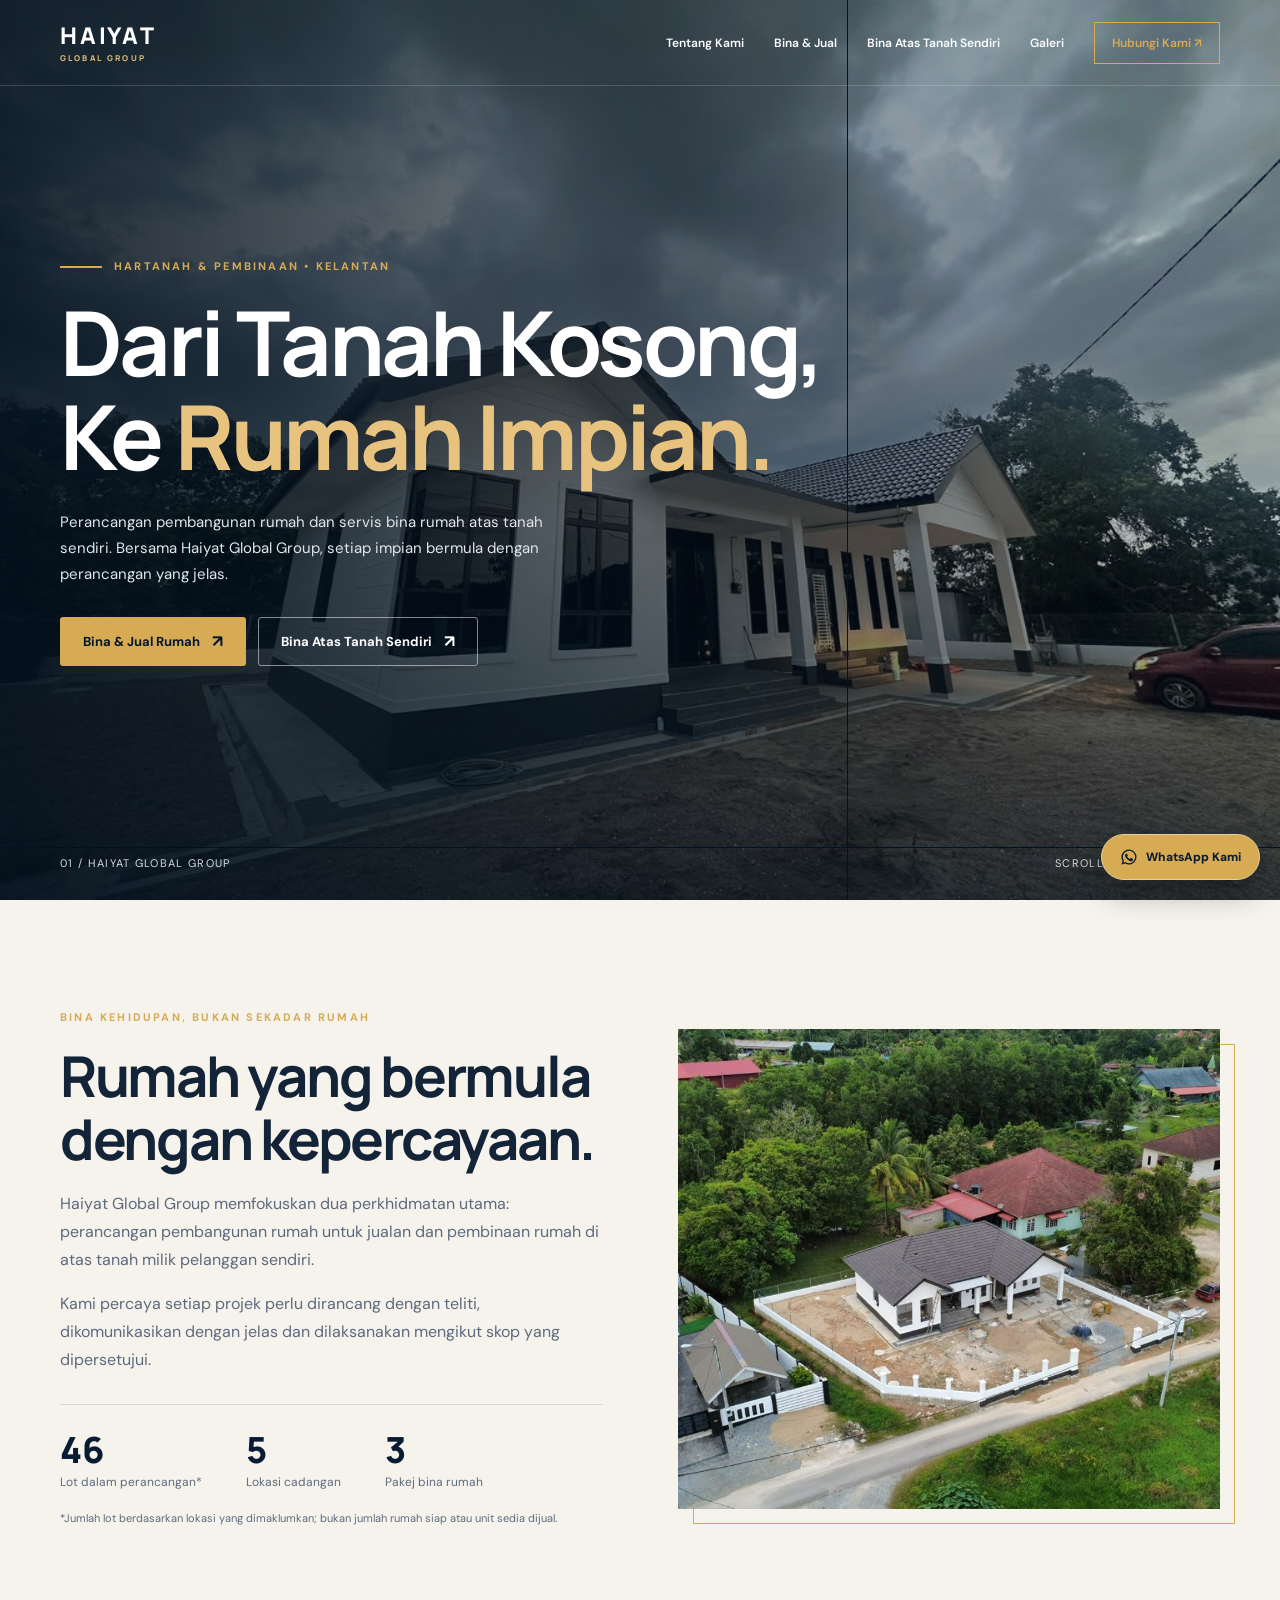
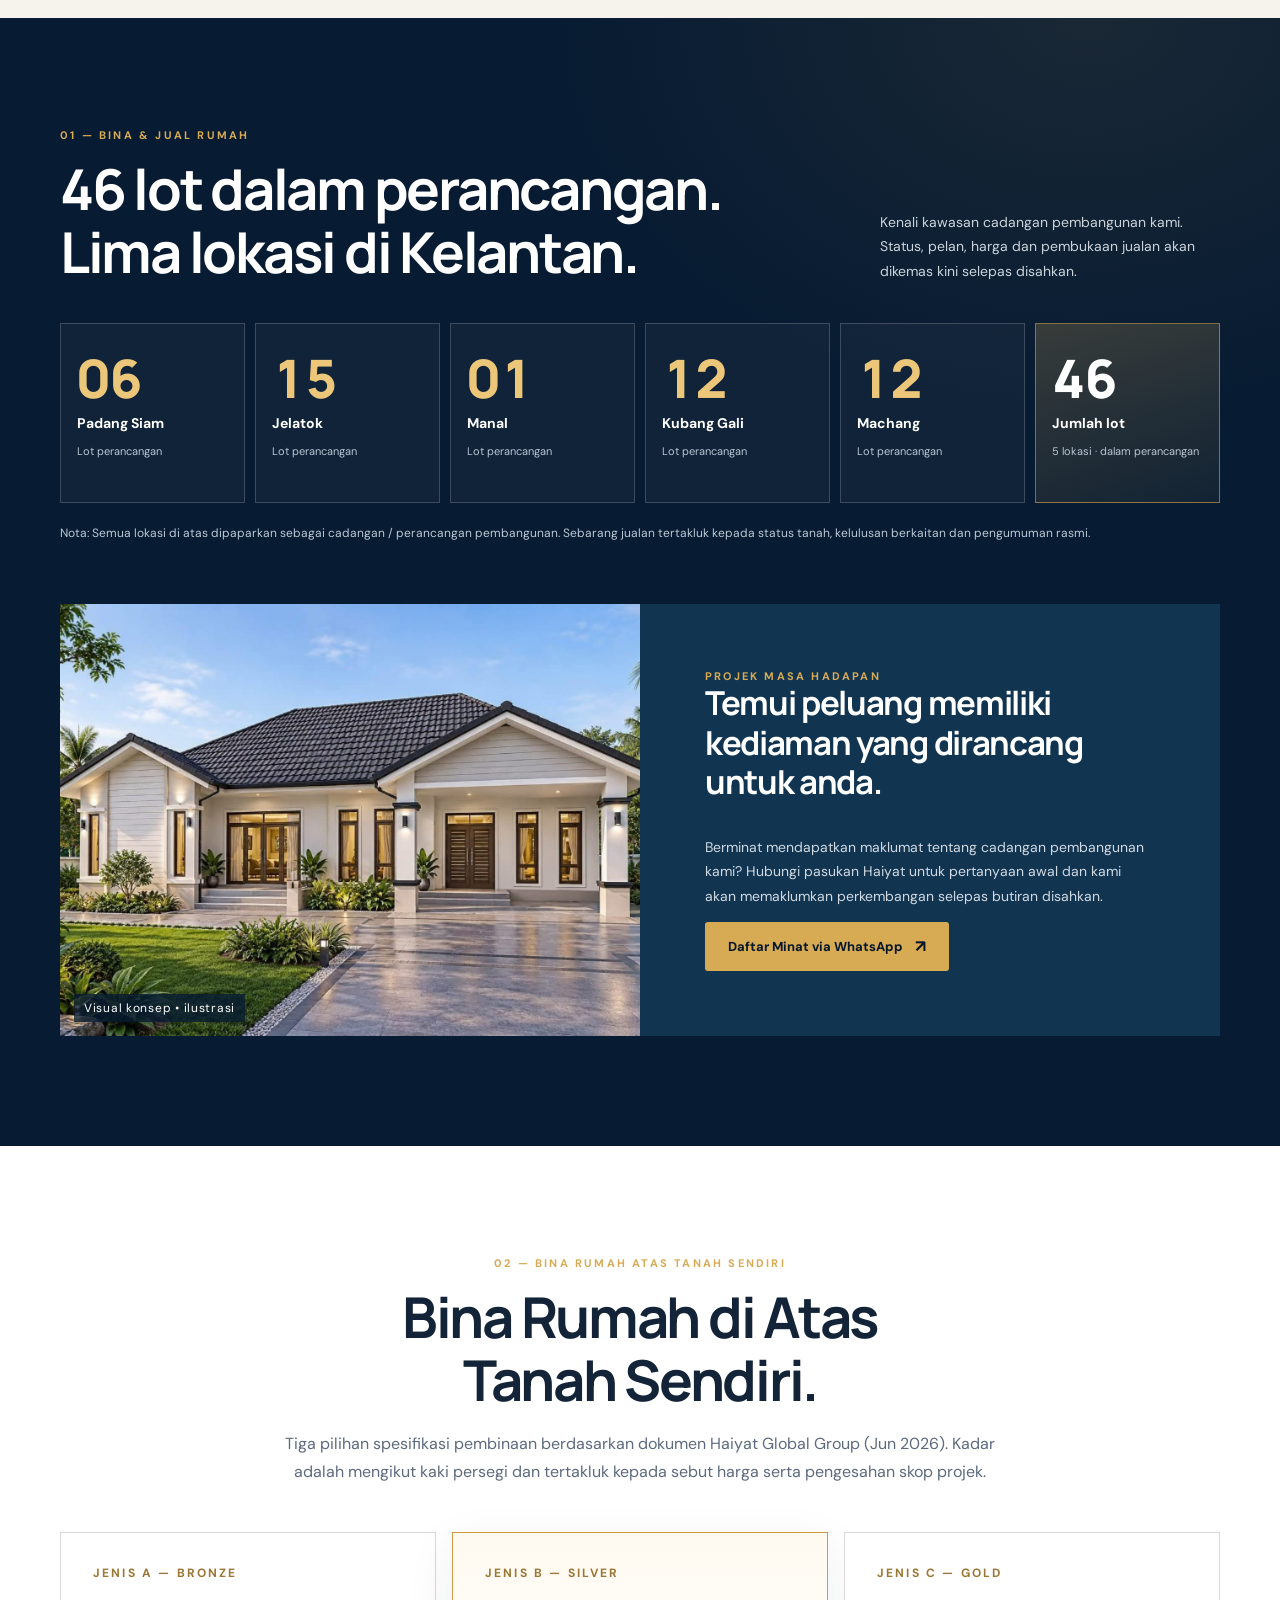
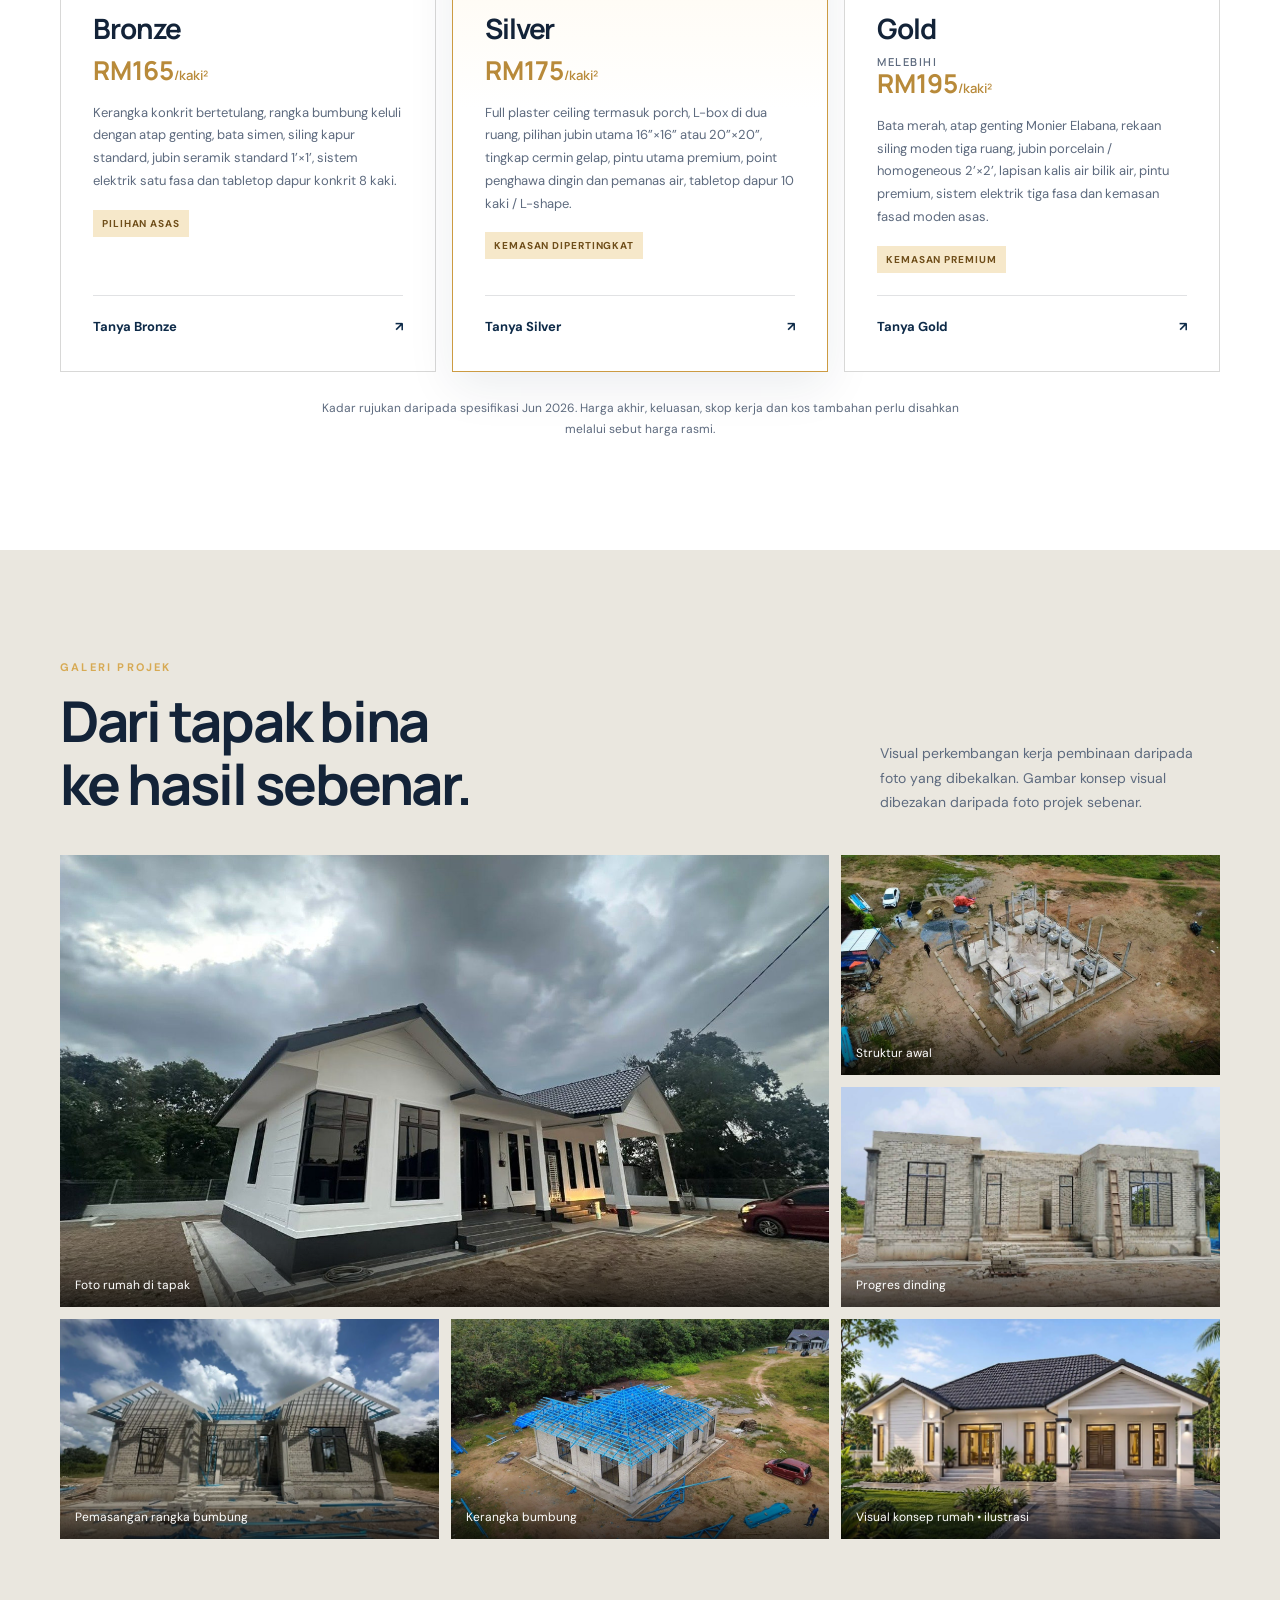
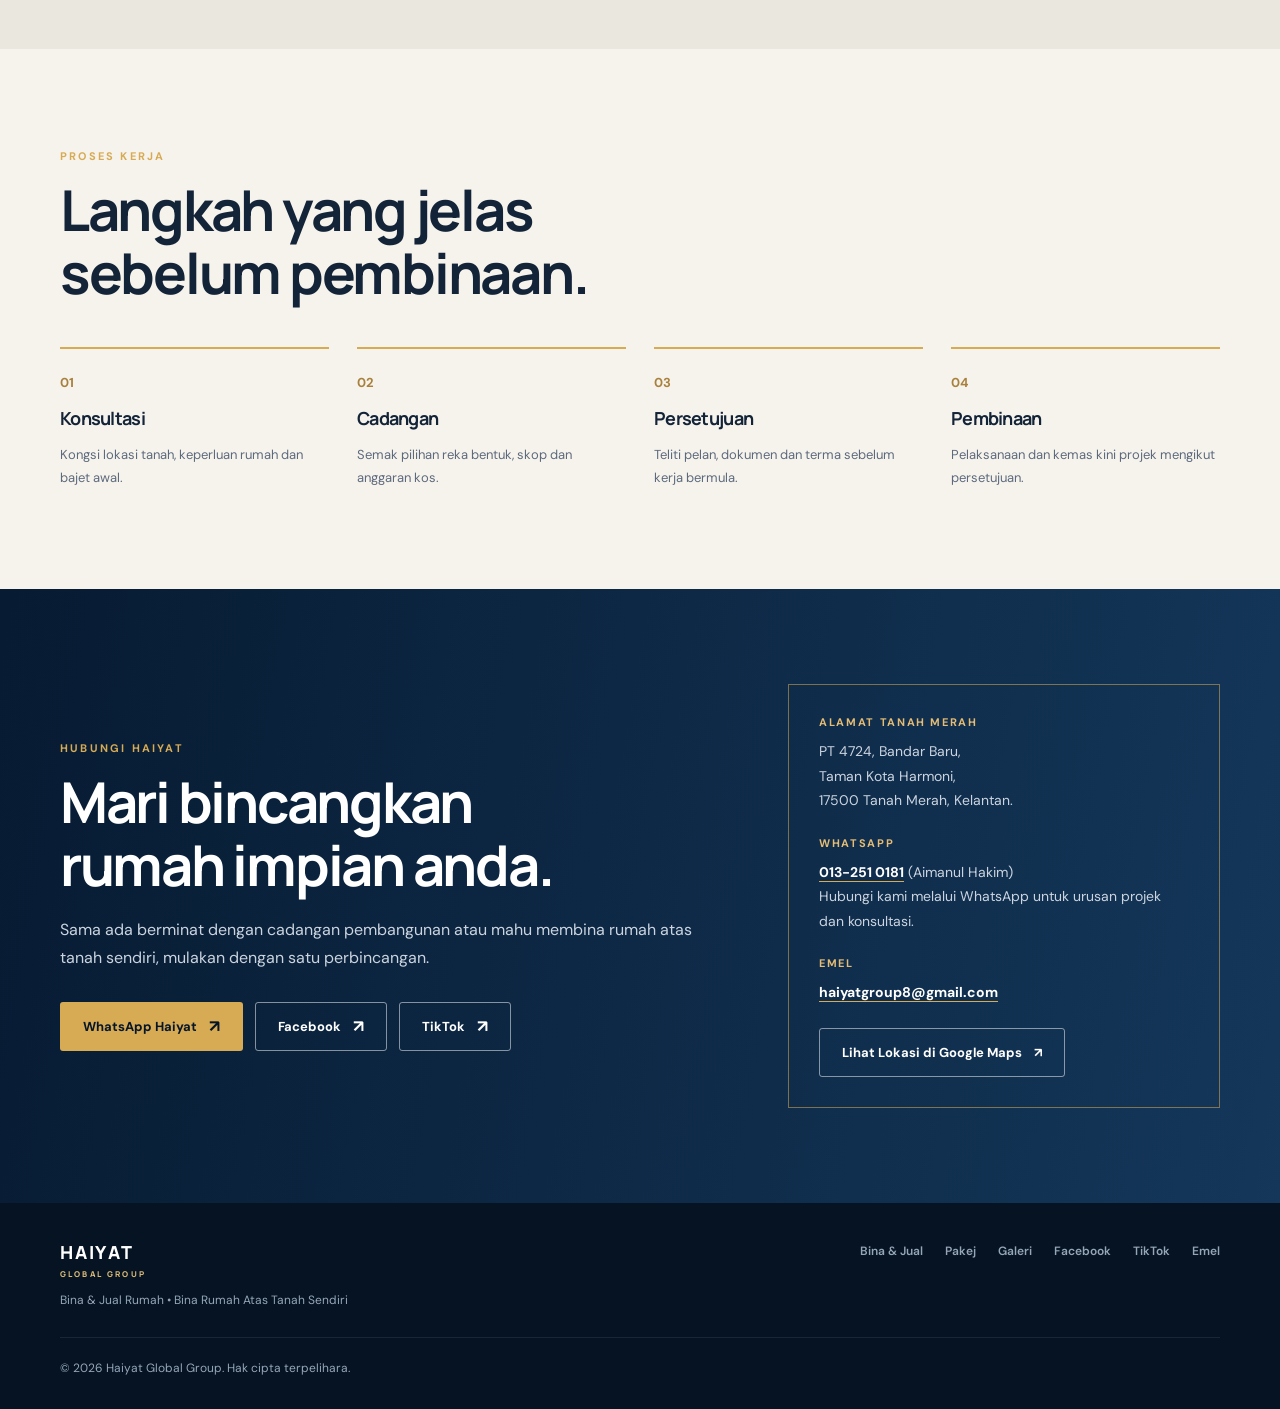
==== index.html @ 66c767ae "Tambah pautan TikTok dan emel rasmi - Butang TikTok (@haiyatgroup) di bahagian Hubungi dan footer - " ====
<!DOCTYPE html>
<html lang="ms">
<head>
<meta charset="UTF-8">
<meta name="viewport" content="width=device-width, initial-scale=1.0">
<title>Haiyat Global Group | Bina &amp; Jual Rumah · Bina Rumah Atas Tanah Sendiri, Kelantan</title>
<meta name="description" content="Haiyat Global Group, Tanah Merah, Kelantan: perancangan pembangunan rumah (46 lot di Padang Siam, Jelatok, Manal, Kubang Gali dan Machang) dan servis bina rumah atas tanah sendiri dengan 3 pakej.">
<meta name="theme-color" content="#071b32">
<meta name="robots" content="index, follow">
<meta name="format-detection" content="telephone=no">

<!-- Open Graph / perkongsian media sosial -->
<meta property="og:type" content="website">
<meta property="og:locale" content="ms_MY">
<meta property="og:site_name" content="Haiyat Global Group">
<meta property="og:title" content="Haiyat Global Group | Dari Tanah Kosong, Ke Rumah Impian">
<meta property="og:description" content="Bina &amp; jual rumah (46 lot dalam perancangan) serta bina rumah atas tanah sendiri di Kelantan.">
<meta property="og:image" content="assets/hero.jpg">
<meta property="og:image:width" content="1536">
<meta property="og:image:height" content="1152">
<meta property="og:image:alt" content="Rumah yang dibina oleh Haiyat Global Group">
<meta name="twitter:card" content="summary_large_image">
<!-- Selepas domain disahkan: tambah <link rel="canonical"> dan og:url, dan tukar og:image kepada URL penuh. Lihat README.md. -->

<link rel="icon" href="favicon.svg" type="image/svg+xml">
<link rel="preload" as="image" href="assets/hero.jpg" fetchpriority="high">
<link rel="preconnect" href="https://fonts.googleapis.com">
<link rel="preconnect" href="https://fonts.gstatic.com" crossorigin>
<link href="https://fonts.googleapis.com/css2?family=DM+Sans:wght@400;500;600;700&family=Manrope:wght@500;600;700;800&display=swap" rel="stylesheet">
<link rel="stylesheet" href="css/style.css">
<script>document.documentElement.classList.add('js')</script>

<script type="application/ld+json">
{
  "@context": "https://schema.org",
  "@type": "HomeAndConstructionBusiness",
  "name": "Haiyat Global Group",
  "description": "Perancangan pembangunan rumah untuk jualan dan servis bina rumah atas tanah sendiri di Kelantan.",
  "telephone": "+60132510181",
  "email": "haiyatgroup8@gmail.com",
  "address": {
    "@type": "PostalAddress",
    "streetAddress": "PT 4724, Bandar Baru, Taman Kota Harmoni",
    "postalCode": "17500",
    "addressLocality": "Tanah Merah",
    "addressRegion": "Kelantan",
    "addressCountry": "MY"
  },
  "areaServed": { "@type": "State", "name": "Kelantan" },
  "sameAs": ["https://www.facebook.com/share/1T1wADJpf8/", "https://www.tiktok.com/@haiyatgroup"],
  "hasOfferCatalog": {
    "@type": "OfferCatalog",
    "name": "Perkhidmatan Haiyat Global Group",
    "itemListElement": [
      { "@type": "Offer", "itemOffered": { "@type": "Service", "name": "Bina & Jual Rumah", "description": "Perancangan pembangunan rumah untuk jualan di Padang Siam, Jelatok, Manal, Kubang Gali dan Machang." } },
      { "@type": "Offer", "itemOffered": { "@type": "Service", "name": "Bina Rumah Atas Tanah Sendiri", "description": "Pembinaan rumah di atas tanah milik pelanggan dengan tiga pilihan pakej spesifikasi." } }
    ]
  }
}
</script>
</head>
<body>
<!-- Nombor WhatsApp rasmi: Aimanul Hakim 013-251 0181 (tetapan dalam js/main.js) -->
<a class="skip-link" href="#kandungan">Langkau ke kandungan</a>

<header class="nav" id="nav">
  <div class="wrap nav-inner">
    <a href="#utama" class="brand" aria-label="Haiyat Global Group, ke atas">HAIYAT<small>GLOBAL GROUP</small></a>
    <button class="hamburger" id="hamburger" type="button" aria-label="Buka menu" aria-expanded="false" aria-controls="navlinks"><span></span><span></span><span></span></button>
    <nav class="links" id="navlinks" aria-label="Navigasi utama">
      <a href="#tentang">Tentang Kami</a>
      <a href="#projek">Bina &amp; Jual</a>
      <a href="#pakej">Bina Atas Tanah Sendiri</a>
      <a href="#galeri">Galeri</a>
      <a href="#hubungi" class="nav-cta">Hubungi Kami <span aria-hidden="true">↗</span></a>
    </nav>
  </div>
</header>

<main id="kandungan">

<!-- HERO -->
<section class="hero" id="utama" aria-labelledby="hero-title">
  <img class="hero-bg" src="assets/hero.jpg" alt="" width="1536" height="1152" fetchpriority="high" decoding="async">
  <div class="hero-shade" aria-hidden="true"></div>
  <div class="wrap hero-content">
    <span class="eyebrow hero-in" style="--d:.1s"><span class="line" aria-hidden="true"></span>Hartanah &amp; Pembinaan • Kelantan</span>
    <h1 id="hero-title" class="hero-in" style="--d:.25s">Dari Tanah Kosong,<br>Ke <em>Rumah Impian.</em></h1>
    <p class="hero-in" style="--d:.4s">Perancangan pembangunan rumah dan servis bina rumah atas tanah sendiri. Bersama Haiyat Global Group, setiap impian bermula dengan perancangan yang jelas.</p>
    <div class="actions hero-in" style="--d:.55s">
      <a class="btn btn-gold" href="#projek">Bina &amp; Jual Rumah <span class="arrow" aria-hidden="true">↗</span></a>
      <a class="btn btn-outline" href="#pakej">Bina Atas Tanah Sendiri <span class="arrow" aria-hidden="true">↗</span></a>
    </div>
  </div>
  <div class="wrap hero-bottom" aria-hidden="true"><span>01 / HAIYAT GLOBAL GROUP</span><span>SCROLL UNTUK TEROKAI ↓</span></div>
</section>

<!-- TENTANG -->
<section class="intro" id="tentang" aria-labelledby="tentang-title">
  <div class="wrap intro-grid">
    <div class="reveal">
      <div class="eyebrow">Bina kehidupan, bukan sekadar rumah</div>
      <h2 id="tentang-title">Rumah yang bermula dengan kepercayaan.</h2>
      <p>Haiyat Global Group memfokuskan dua perkhidmatan utama: perancangan pembangunan rumah untuk jualan dan pembinaan rumah di atas tanah milik pelanggan sendiri.</p>
      <p>Kami percaya setiap projek perlu dirancang dengan teliti, dikomunikasikan dengan jelas dan dilaksanakan mengikut skop yang dipersetujui.</p>
      <div class="stat-row">
        <div class="stat"><strong data-count="46">46</strong><small>Lot dalam perancangan*</small></div>
        <div class="stat"><strong data-count="5">5</strong><small>Lokasi cadangan</small></div>
        <div class="stat"><strong data-count="3">3</strong><small>Pakej bina rumah</small></div>
      </div>
      <p class="fineprint">*Jumlah lot berdasarkan lokasi yang dimaklumkan; bukan jumlah rumah siap atau unit sedia dijual.</p>
    </div>
    <div class="intro-image reveal">
      <img src="assets/drone.jpg" width="1536" height="864" loading="lazy" decoding="async" alt="Pandangan udara rumah yang sedang disiapkan di kawasan perumahan">
    </div>
  </div>
</section>

<!-- SERVIS 1: BINA & JUAL -->
<section class="dark-section" id="projek" aria-labelledby="projek-title">
  <div class="wrap">
    <div class="section-head reveal">
      <div>
        <div class="eyebrow">01 — Bina &amp; Jual Rumah</div>
        <h2 id="projek-title">46 lot dalam perancangan.<br>Lima lokasi di Kelantan.</h2>
      </div>
      <p>Kenali kawasan cadangan pembangunan kami. Status, pelan, harga dan pembukaan jualan akan dikemas kini selepas disahkan.</p>
    </div>

    <ul class="lot-grid reveal" aria-label="Lokasi pembangunan dalam perancangan">
      <li class="lot"><strong data-count="6">06</strong><span>Padang Siam</span><small>Lot perancangan</small></li>
      <li class="lot"><strong data-count="15">15</strong><span>Jelatok</span><small>Lot perancangan</small></li>
      <li class="lot"><strong data-count="1">01</strong><span>Manal</span><small>Lot perancangan</small></li>
      <li class="lot"><strong data-count="12">12</strong><span>Kubang Gali</span><small>Lot perancangan</small></li>
      <li class="lot"><strong data-count="12">12</strong><span>Machang</span><small>Lot perancangan</small></li>
      <li class="lot lot-total"><strong data-count="46">46</strong><span>Jumlah lot</span><small>5 lokasi · dalam perancangan</small></li>
    </ul>
    <p class="notice">Nota: Semua lokasi di atas dipaparkan sebagai cadangan / perancangan pembangunan. Sebarang jualan tertakluk kepada status tanah, kelulusan berkaitan dan pengumuman rasmi.</p>

    <div class="split-card reveal">
      <figure class="split-media">
        <img src="assets/completed.jpg" width="1536" height="1025" loading="lazy" decoding="async" alt="Visual konsep reka bentuk rumah setingkat (ilustrasi)">
        <figcaption>Visual konsep • ilustrasi</figcaption>
      </figure>
      <div class="split-card-content">
        <div class="eyebrow">Projek masa hadapan</div>
        <h3>Temui peluang memiliki kediaman yang dirancang untuk anda.</h3>
        <p>Berminat mendapatkan maklumat tentang cadangan pembangunan kami? Hubungi pasukan Haiyat untuk pertanyaan awal dan kami akan memaklumkan perkembangan selepas butiran disahkan.</p>
        <a class="btn btn-gold wa-link" href="https://wa.me/60132510181" target="_blank" rel="noopener" data-message="Assalamualaikum, saya berminat untuk mengetahui perkembangan projek bina dan jual rumah Haiyat Global Group.">Daftar Minat via WhatsApp <span class="arrow" aria-hidden="true">↗</span></a>
      </div>
    </div>
  </div>
</section>

<!-- SERVIS 2: BINA ATAS TANAH SENDIRI -->
<section class="packages" id="pakej" aria-labelledby="pakej-title">
  <div class="wrap">
    <div class="packages-head reveal">
      <div class="eyebrow">02 — Bina Rumah Atas Tanah Sendiri</div>
      <h2 id="pakej-title">Bina Rumah di Atas<br>Tanah Sendiri.</h2>
      <p>Tiga pilihan spesifikasi pembinaan berdasarkan dokumen Haiyat Global Group (Jun 2026). Kadar adalah mengikut kaki persegi dan tertakluk kepada sebut harga serta pengesahan skop projek.</p>
    </div>
    <div class="package-grid">
      <article class="package reveal">
        <div class="num">Jenis A — Bronze</div>
        <h3>Bronze</h3>
        <p class="price">RM165<span>/kaki²</span></p>
        <p>Kerangka konkrit bertetulang, rangka bumbung keluli dengan atap genting, bata simen, siling kapur standard, jubin seramik standard 1’×1’, sistem elektrik satu fasa dan tabletop dapur konkrit 8 kaki.</p>
        <div class="package-tag">Pilihan asas</div>
        <a class="package-cta wa-link" href="https://wa.me/60132510181" target="_blank" rel="noopener" data-message="Assalamualaikum Encik Aimanul Hakim, saya berminat dengan pakej Bronze RM165/kaki persegi.">Tanya Bronze <span aria-hidden="true">↗</span></a>
      </article>
      <article class="package featured reveal">
        <div class="num">Jenis B — Silver</div>
        <h3>Silver</h3>
        <p class="price">RM175<span>/kaki²</span></p>
        <p>Full plaster ceiling termasuk porch, L-box di dua ruang, pilihan jubin utama 16”×16” atau 20”×20”, tingkap cermin gelap, pintu utama premium, point penghawa dingin dan pemanas air, tabletop dapur 10 kaki / L-shape.</p>
        <div class="package-tag">Kemasan dipertingkat</div>
        <a class="package-cta wa-link" href="https://wa.me/60132510181" target="_blank" rel="noopener" data-message="Assalamualaikum Encik Aimanul Hakim, saya berminat dengan pakej Silver RM175/kaki persegi.">Tanya Silver <span aria-hidden="true">↗</span></a>
      </article>
      <article class="package reveal">
        <div class="num">Jenis C — Gold</div>
        <h3>Gold</h3>
        <p class="price"><span class="from">melebihi</span> RM195<span>/kaki²</span></p>
        <p>Bata merah, atap genting Monier Elabana, rekaan siling moden tiga ruang, jubin porcelain / homogeneous 2’×2’, lapisan kalis air bilik air, pintu premium, sistem elektrik tiga fasa dan kemasan fasad moden asas.</p>
        <div class="package-tag">Kemasan premium</div>
        <a class="package-cta wa-link" href="https://wa.me/60132510181" target="_blank" rel="noopener" data-message="Assalamualaikum Encik Aimanul Hakim, saya berminat dengan pakej Gold melebihi RM195/kaki persegi.">Tanya Gold <span aria-hidden="true">↗</span></a>
      </article>
    </div>
    <p class="package-note">Kadar rujukan daripada spesifikasi Jun 2026. Harga akhir, keluasan, skop kerja dan kos tambahan perlu disahkan melalui sebut harga rasmi.</p>
  </div>
</section>

<!-- GALERI -->
<section class="gallery-section" id="galeri" aria-labelledby="galeri-title">
  <div class="wrap">
    <div class="section-head reveal">
      <div>
        <div class="eyebrow">Galeri projek</div>
        <h2 id="galeri-title">Dari tapak bina<br>ke hasil sebenar.</h2>
      </div>
      <p>Visual perkembangan kerja pembinaan daripada foto yang dibekalkan. Gambar konsep visual dibezakan daripada foto projek sebenar.</p>
    </div>
    <div class="gallery-grid reveal" id="gallery">
      <button type="button" class="gallery-item" data-full="assets/hero.jpg" data-caption="Foto rumah di tapak"><img src="assets/hero.jpg" width="1536" height="1152" alt="Foto rumah setingkat bercat putih di tapak" loading="lazy" decoding="async"><span>Foto rumah di tapak</span></button>
      <button type="button" class="gallery-item" data-full="assets/foundation.jpg" data-caption="Struktur awal"><img src="assets/foundation.jpg" width="1536" height="864" alt="Pandangan udara kerja struktur asas dan tiang" loading="lazy" decoding="async"><span>Struktur awal</span></button>
      <button type="button" class="gallery-item" data-full="assets/structure.jpg" data-caption="Progres dinding"><img src="assets/structure.jpg" width="1536" height="1156" alt="Dinding bata rumah yang sedang dibina" loading="lazy" decoding="async"><span>Progres dinding</span></button>
      <button type="button" class="gallery-item" data-full="assets/roof.jpg" data-caption="Pemasangan rangka bumbung"><img src="assets/roof.jpg" width="1536" height="1152" alt="Pemasangan rangka bumbung keluli di atas dinding bata" loading="lazy" decoding="async"><span>Pemasangan rangka bumbung</span></button>
      <button type="button" class="gallery-item" data-full="assets/frame.jpg" data-caption="Kerangka bumbung"><img src="assets/frame.jpg" width="1536" height="864" alt="Pandangan udara kerangka bumbung keluli biru" loading="lazy" decoding="async"><span>Kerangka bumbung</span></button>
      <button type="button" class="gallery-item" data-full="assets/completed.jpg" data-caption="Visual konsep rumah • ilustrasi, bukan foto projek siap"><img src="assets/completed.jpg" width="1536" height="1025" alt="Visual konsep reka bentuk rumah (ilustrasi)" loading="lazy" decoding="async"><span>Visual konsep rumah • ilustrasi</span></button>
    </div>
  </div>
</section>

<!-- PROSES -->
<section class="process" aria-labelledby="proses-title">
  <div class="wrap">
    <div class="reveal">
      <div class="eyebrow">Proses kerja</div>
      <h2 id="proses-title">Langkah yang jelas<br>sebelum pembinaan.</h2>
    </div>
    <ol class="steps">
      <li class="step reveal"><b>01</b><h3>Konsultasi</h3><p>Kongsi lokasi tanah, keperluan rumah dan bajet awal.</p></li>
      <li class="step reveal"><b>02</b><h3>Cadangan</h3><p>Semak pilihan reka bentuk, skop dan anggaran kos.</p></li>
      <li class="step reveal"><b>03</b><h3>Persetujuan</h3><p>Teliti pelan, dokumen dan terma sebelum kerja bermula.</p></li>
      <li class="step reveal"><b>04</b><h3>Pembinaan</h3><p>Pelaksanaan dan kemas kini projek mengikut persetujuan.</p></li>
    </ol>
  </div>
</section>

<!-- HUBUNGI -->
<section class="contact" id="hubungi" aria-labelledby="hubungi-title">
  <div class="wrap contact-grid">
    <div class="reveal">
      <div class="eyebrow">Hubungi Haiyat</div>
      <h2 id="hubungi-title">Mari bincangkan<br>rumah impian anda.</h2>
      <p>Sama ada berminat dengan cadangan pembangunan atau mahu membina rumah atas tanah sendiri, mulakan dengan satu perbincangan.</p>
      <div class="actions">
        <a class="btn btn-gold wa-link" href="https://wa.me/60132510181" target="_blank" rel="noopener" data-message="Assalamualaikum, saya ingin mendapatkan konsultasi bersama Haiyat Global Group.">WhatsApp Haiyat <span class="arrow" aria-hidden="true">↗</span></a>
        <a class="btn btn-outline" href="https://www.facebook.com/share/1T1wADJpf8/" target="_blank" rel="noopener">Facebook <span class="arrow" aria-hidden="true">↗</span></a>
        <a class="btn btn-outline" href="https://www.tiktok.com/@haiyatgroup" target="_blank" rel="noopener">TikTok <span class="arrow" aria-hidden="true">↗</span></a>
      </div>
    </div>
    <address class="contact-detail reveal">
      <strong>Alamat Tanah Merah</strong>
      <p>PT 4724, Bandar Baru,<br>Taman Kota Harmoni,<br>17500 Tanah Merah, Kelantan.</p>
      <strong>WhatsApp</strong>
      <p><a class="wa-link plain-link" href="https://wa.me/60132510181" target="_blank" rel="noopener" data-message="Assalamualaikum, saya nak tahu tentang Haiyat Global Group.">013-251 0181</a> (Aimanul Hakim)<br>Hubungi kami melalui WhatsApp untuk urusan projek dan konsultasi.</p>
      <strong>Emel</strong>
      <p><a class="plain-link" href="mailto:haiyatgroup8@gmail.com">haiyatgroup8@gmail.com</a></p>
      <a class="btn btn-outline" target="_blank" rel="noopener" href="https://www.google.com/maps/search/?api=1&amp;query=PT+4724+Bandar+Baru+Taman+Kota+Harmoni+17500+Tanah+Merah">Lihat Lokasi di Google Maps <span aria-hidden="true">↗</span></a>
    </address>
  </div>
</section>
</main>

<footer class="footer">
  <div class="wrap footer-inner">
    <div>
      <a href="#utama" class="brand brand-sm">HAIYAT<small>GLOBAL GROUP</small></a>
      <p>Bina &amp; Jual Rumah • Bina Rumah Atas Tanah Sendiri</p>
    </div>
    <nav class="footer-links" aria-label="Pautan footer">
      <a href="#projek">Bina &amp; Jual</a>
      <a href="#pakej">Pakej</a>
      <a href="#galeri">Galeri</a>
      <a href="https://www.facebook.com/share/1T1wADJpf8/" target="_blank" rel="noopener">Facebook</a>
      <a href="https://www.tiktok.com/@haiyatgroup" target="_blank" rel="noopener">TikTok</a>
      <a href="mailto:haiyatgroup8@gmail.com">Emel</a>
    </nav>
    <p class="copy">© <span id="year">2026</span> Haiyat Global Group. Hak cipta terpelihara.</p>
  </div>
</footer>

<a class="floating-wa wa-link" href="https://wa.me/60132510181" target="_blank" rel="noopener" data-message="Assalamualaikum, saya berminat dengan perkhidmatan Haiyat Global Group." aria-label="Hubungi Haiyat melalui WhatsApp">
  <svg viewBox="0 0 24 24" width="18" height="18" aria-hidden="true"><path fill="currentColor" d="M12 2a10 10 0 0 0-8.6 15.1L2 22l5-1.3A10 10 0 1 0 12 2Zm0 18.2a8.2 8.2 0 0 1-4.2-1.2l-.3-.2-3 .8.8-2.9-.2-.3A8.2 8.2 0 1 1 12 20.2Zm4.5-6.1c-.2-.1-1.5-.7-1.7-.8-.2-.1-.4-.1-.6.1l-.8 1c-.1.2-.3.2-.5.1a6.7 6.7 0 0 1-3.3-2.9c-.3-.4.3-.4.7-1.3.1-.2 0-.3 0-.4l-.8-1.8c-.2-.5-.4-.4-.6-.4h-.5a1 1 0 0 0-.7.3 3 3 0 0 0-.9 2.2 5.2 5.2 0 0 0 1.1 2.7 11.8 11.8 0 0 0 4.5 4c1.7.7 2.4.8 3.2.6.5-.1 1.5-.6 1.7-1.2.2-.6.2-1.1.2-1.2-.1-.1-.3-.2-.5-.3Z"/></svg>
  <span>WhatsApp Kami</span>
</a>

<dialog class="lightbox" id="lightbox" aria-label="Paparan gambar galeri">
  <button type="button" class="lb-close" data-lb="close" aria-label="Tutup">×</button>
  <button type="button" class="lb-nav lb-prev" data-lb="prev" aria-label="Gambar sebelum">‹</button>
  <figure>
    <img id="lb-img" src="" alt="">
    <figcaption id="lb-cap"></figcaption>
  </figure>
  <button type="button" class="lb-nav lb-next" data-lb="next" aria-label="Gambar seterusnya">›</button>
</dialog>

<script src="js/main.js" defer></script>
</body>
</html>
---- css/style.css ----
/* Haiyat Global Group: Cinematic Luxury (navy · gold · putih) */
:root{
  --navy:#071b32;
  --navy2:#0b2947;
  --navy3:#113451;
  --gold:#d7aa54;
  --gold-light:#e8c37f;
  --ivory:#f6f3ec;
  --sand:#eae7df;
  --white:#ffffff;
  --ink:#132338;
  --muted:#5d6a7e;
  --line:rgba(215,170,84,.35);
  --nav-h:86px;
  --ease:cubic-bezier(.2,.7,.2,1);
}

*,*::before,*::after{box-sizing:border-box}
html{scroll-behavior:smooth;scroll-padding-top:72px;-webkit-text-size-adjust:100%}
body{margin:0;background:var(--ivory);color:var(--ink);font-family:'DM Sans',system-ui,-apple-system,'Segoe UI',sans-serif;overflow-x:hidden;-webkit-font-smoothing:antialiased}
a{color:inherit;text-decoration:none}
button{font:inherit;cursor:pointer}
img{display:block;max-width:100%;height:auto}
ul,ol{list-style:none;margin:0;padding:0}
figure{margin:0}
address{font-style:normal}
h1,h2,h3,p{margin-top:0}
h1,h2,h3{font-family:Manrope,system-ui,sans-serif;letter-spacing:-.04em}
h2{font-size:clamp(30px,4.4vw,58px);line-height:1.12}
p{line-height:1.75}
:focus-visible{outline:2px solid var(--gold);outline-offset:3px}

.wrap{width:min(1160px,calc(100% - 44px));margin-inline:auto}
.skip-link{position:absolute;left:12px;top:-60px;z-index:100;background:var(--gold);color:var(--navy);padding:10px 14px;font-weight:700;border-radius:3px;transition:top .2s}
.skip-link:focus{top:12px}

.eyebrow{letter-spacing:.2em;text-transform:uppercase;font-size:11px;font-weight:700;color:var(--gold)}
.line{display:inline-block;width:42px;height:2px;background:var(--gold);vertical-align:middle;margin-right:12px}

/* Buttons */
.btn{display:inline-flex;align-items:center;justify-content:center;gap:12px;border-radius:3px;padding:15px 22px;min-height:48px;font-size:13px;font-weight:700;border:1px solid transparent;transition:transform .25s var(--ease),background .25s,color .25s,border-color .25s}
.btn:hover{transform:translateY(-2px)}
.btn-gold{background:var(--gold);color:#061629}
.btn-gold:hover{background:var(--gold-light)}
.btn-outline{border-color:rgba(255,255,255,.5);color:#fff;background:transparent}
.btn-outline:hover{border-color:var(--gold);color:var(--gold)}
.arrow{font-size:17px;line-height:1}

/* Navigation */
.nav{position:fixed;inset:0 0 auto 0;z-index:40;height:var(--nav-h);color:#fff;border-bottom:1px solid rgba(255,255,255,.16);transition:background .35s,height .35s,border-color .35s,box-shadow .35s}
.nav.scrolled{--nav-h:70px;background:rgba(7,27,50,.94);border-color:rgba(215,170,84,.25);box-shadow:0 10px 30px rgba(3,12,24,.25)}
@supports (backdrop-filter:blur(8px)){.nav.scrolled{background:rgba(7,27,50,.82);backdrop-filter:blur(12px);-webkit-backdrop-filter:blur(12px)}}
.nav-inner{height:100%;display:flex;justify-content:space-between;align-items:center}
.brand{font:800 23px/1 Manrope,sans-serif;letter-spacing:.12em}
.brand small{display:block;font-size:8px;letter-spacing:.27em;color:#d9b977;margin-top:7px}
.links{display:flex;gap:30px;align-items:center;font-size:12px;font-weight:600}
.links a{transition:color .2s}
.links a:hover{color:var(--gold)}
.nav-cta{border:1px solid var(--gold);padding:12px 17px;color:var(--gold)}
.nav-cta:hover{background:var(--gold);color:var(--navy)!important}
.hamburger{display:none;background:none;border:0;width:44px;height:44px;padding:11px 9px;flex-direction:column;justify-content:space-between}
.hamburger span{display:block;height:2px;background:#fff;transition:transform .3s,opacity .3s}
.hamburger[aria-expanded="true"] span:nth-child(1){transform:translateY(9px) rotate(45deg)}
.hamburger[aria-expanded="true"] span:nth-child(2){opacity:0}
.hamburger[aria-expanded="true"] span:nth-child(3){transform:translateY(-9px) rotate(-45deg)}

/* Hero */
.hero{position:relative;min-height:760px;min-height:100svh;color:#fff;background:#081725;display:flex;align-items:center;overflow:hidden;isolation:isolate}
.hero-bg{position:absolute;inset:0;width:100%;height:100%;object-fit:cover;object-position:center;z-index:-2;animation:kenburns 22s var(--ease) both}
.hero-shade{position:absolute;inset:0;z-index:-1;background:linear-gradient(90deg,rgba(3,16,29,.9) 0%,rgba(3,16,29,.62) 40%,rgba(3,16,29,.14) 100%),linear-gradient(0deg,rgba(3,16,29,.6),transparent 42%)}
.hero-content{padding-top:130px;padding-bottom:110px}
.hero h1{max-width:900px;font-size:clamp(42px,7vw,91px);line-height:1.05;margin:20px 0 26px}
.hero h1 em{font-style:normal;color:var(--gold-light)}
.hero p{max-width:490px;color:#e0e6eb;font-size:15px}
.actions{display:flex;gap:12px;flex-wrap:wrap;margin-top:30px}
.hero-bottom{position:absolute;bottom:30px;left:0;right:0;display:flex;justify-content:space-between;color:#d8dce0;font-size:11px;letter-spacing:.12em}
.hero-in{opacity:0;transform:translateY(24px);animation:heroIn 1s var(--ease) forwards;animation-delay:var(--d,0s)}
@keyframes heroIn{to{opacity:1;transform:none}}
@keyframes kenburns{from{transform:scale(1.12)}to{transform:scale(1)}}

/* Intro */
.intro{padding:110px 0 90px}
.intro-grid{display:grid;grid-template-columns:1fr 1fr;gap:75px;align-items:center}
.intro h2{margin:20px 0}
.intro p{color:var(--muted)}
.intro-image{position:relative;z-index:0}
.intro-image img{width:100%;height:480px;object-fit:cover}
.intro-image::after{content:'';position:absolute;inset:15px -15px -15px 15px;border:1px solid var(--gold);z-index:-1}
.stat-row{display:flex;flex-wrap:wrap;gap:22px 44px;border-top:1px solid #d4d6d7;margin-top:30px;padding-top:25px}
.stat strong{display:block;font:800 36px/1.1 Manrope,sans-serif;color:var(--navy)}
.stat small{color:var(--muted);font-size:12px}
.fineprint{font-size:11px;margin-top:18px;margin-bottom:0}

/* Bina & Jual */
.dark-section{background:var(--navy);color:#fff;padding:110px 0;position:relative}
.dark-section::before{content:'';position:absolute;inset:0;background:radial-gradient(60% 50% at 85% 0%,rgba(215,170,84,.09),transparent 70%);pointer-events:none}
.section-head{display:flex;align-items:end;justify-content:space-between;gap:30px;margin-bottom:40px}
.section-head h2{max-width:700px;margin:15px 0 0}
.section-head p{max-width:340px;font-size:14px;color:#cbd5df;margin-bottom:0}
.gallery-section .section-head p{color:var(--muted)}
.lot-grid{display:grid;grid-template-columns:repeat(6,1fr);gap:10px;position:relative}
.lot{border:1px solid rgba(255,255,255,.18);padding:25px 16px 22px;min-height:180px;background:rgba(255,255,255,.035);transition:background .3s,border-color .3s,transform .3s var(--ease)}
.lot:hover{background:rgba(215,170,84,.1);border-color:rgba(215,170,84,.5);transform:translateY(-3px)}
.lot strong{display:block;font:800 53px/1.1 Manrope,sans-serif;color:#edc779;font-variant-numeric:tabular-nums}
.lot span{display:block;font-size:14px;font-weight:700;margin:7px 0}
.lot small{font-size:11px;color:#bac6d3}
.lot-total{background:linear-gradient(160deg,rgba(215,170,84,.22),rgba(215,170,84,.06));border-color:rgba(215,170,84,.55)}
.lot-total strong{color:#fff}
.notice{margin:20px 0 0;color:#bbc8d5;font-size:12px}
.split-card{display:grid;grid-template-columns:1fr 1fr;margin-top:60px;min-height:420px;background:var(--navy3);position:relative}
.split-media{position:relative;min-height:100%}
.split-media img{position:absolute;inset:0;width:100%;height:100%;object-fit:cover}
.split-media figcaption,.gallery-item span{color:#fff;font-size:12px}
.split-media figcaption{position:absolute;left:14px;bottom:14px;background:rgba(7,27,50,.78);padding:6px 10px;letter-spacing:.06em}
.split-card-content{padding:65px;align-self:center}
.split-card h3{font-size:clamp(25px,2.6vw,33px);line-height:1.2}
.split-card p{color:#d1d9e1;font-size:14px}

/* Pakej */
.packages{padding:110px 0;background:var(--white)}
.packages-head{text-align:center;max-width:710px;margin:0 auto 46px}
.packages-head h2{margin:15px 0 18px}
.packages-head p{color:var(--muted)}
.package-grid{display:grid;grid-template-columns:repeat(3,1fr);gap:16px}
.package{border:1px solid #d8d8d7;background:#fff;padding:32px;min-height:400px;display:flex;flex-direction:column;transition:transform .35s var(--ease),box-shadow .35s,border-color .35s}
.package:hover{transform:translateY(-4px);box-shadow:0 18px 45px rgba(8,34,61,.1);border-color:#cc9b42}
.package.featured{border-color:#cc9b42;box-shadow:0 15px 45px rgba(8,34,61,.08);background:linear-gradient(180deg,#fffaf0,#fff 40%)}
.package .num{font-size:12px;color:#9c7634;letter-spacing:.18em;text-transform:uppercase;font-weight:700}
.package h3{font-size:28px;margin:28px 0 8px}
.package .price{font:700 26px/1.2 Manrope,sans-serif;color:#b88a3a;margin-bottom:16px}
.package .price span{font-size:13px;font-weight:600}
.package .price .from{display:block;font-size:11px;letter-spacing:.14em;text-transform:uppercase;color:var(--muted)}
.package p{color:var(--muted);font-size:13px}
.package-tag{display:inline-block;background:#f6e8ca;color:#6f4e1a;font-size:10px;font-weight:700;letter-spacing:.09em;text-transform:uppercase;padding:7px 9px;margin:4px 0 22px;width:max-content}
.package-cta{margin-top:auto;border-top:1px solid #e1e2e4;padding-top:18px;color:#0d2a48;font-size:13px;font-weight:700;display:flex;justify-content:space-between;min-height:44px;align-items:center;transition:color .2s}
.package-cta:hover{color:#b88a3a}
.package-note{text-align:center;margin:26px auto 0;max-width:640px;font-size:12px;color:var(--muted)}

/* Galeri */
.gallery-section{background:var(--sand);padding:110px 0}
.gallery-grid{display:grid;grid-template-columns:1fr 1fr 1fr;grid-template-rows:repeat(3,220px);gap:12px}
.gallery-item{position:relative;overflow:hidden;padding:0;border:0;background:#cfcabd;text-align:left}
.gallery-item:first-child{grid-column:1 / span 2;grid-row:1 / span 2}
.gallery-item img{width:100%;height:100%;object-fit:cover;transition:transform .7s var(--ease)}
.gallery-item:hover img,.gallery-item:focus-visible img{transform:scale(1.06)}
.gallery-item span{position:absolute;bottom:0;left:0;right:0;background:linear-gradient(transparent,rgba(0,0,0,.72));padding:35px 15px 14px}
.gallery-item::after{content:'⤢';position:absolute;top:12px;right:12px;width:32px;height:32px;display:grid;place-items:center;background:rgba(7,27,50,.7);color:var(--gold);font-size:15px;opacity:0;transition:opacity .3s}
.gallery-item:hover::after,.gallery-item:focus-visible::after{opacity:1}

/* Lightbox */
.lightbox{border:0;padding:0;background:transparent;max-width:100vw;max-height:100vh;width:100vw;height:100vh;color:#fff}
.lightbox::backdrop{background:rgba(3,12,24,.92)}
.lightbox[open]{display:flex;align-items:center;justify-content:center}
.lightbox figure{max-width:min(1200px,92vw);text-align:center}
.lightbox img{max-height:80vh;width:auto;margin:auto;object-fit:contain}
.lightbox figcaption{margin-top:14px;font-size:13px;color:#d8dce0;letter-spacing:.05em}
.lb-close,.lb-nav{position:fixed;background:rgba(7,27,50,.7);color:var(--gold);border:1px solid var(--line);width:48px;height:48px;font-size:28px;line-height:1;display:grid;place-items:center;transition:background .2s}
.lb-close:hover,.lb-nav:hover{background:var(--gold);color:var(--navy)}
.lb-close{top:16px;right:16px}
.lb-prev{left:16px;top:50%;transform:translateY(-50%)}
.lb-next{right:16px;top:50%;transform:translateY(-50%)}

/* Proses */
.process{padding:100px 0;background:var(--ivory)}
.process h2{margin:15px 0 0}
.steps{display:grid;grid-template-columns:repeat(4,1fr);gap:28px;margin-top:43px;counter-reset:none}
.step{border-top:2px solid var(--gold);padding-top:22px}
.step b{color:#a9813e;font-size:13px}
.step h3{font-size:18px;margin:14px 0}
.step p{font-size:13px;color:var(--muted);margin-bottom:0}

/* Hubungi */
.contact{padding:95px 0;background:linear-gradient(100deg,#071b32,#14375a);color:#fff}
.contact-grid{display:grid;grid-template-columns:1.2fr .8fr;gap:80px;align-items:center}
.contact h2{margin:15px 0 20px}
.contact p{color:#cbd4df}
.contact-detail{padding:30px;border:1px solid rgba(215,170,84,.55)}
.contact-detail strong{display:block;color:#e5bc74;font-size:11px;letter-spacing:.15em;text-transform:uppercase;margin-bottom:10px}
.contact-detail p{margin-bottom:23px;font-size:14px}
.plain-link{color:#fff;font-weight:700;border-bottom:1px solid var(--gold)}

/* Footer */
.footer{background:#051322;color:#96a6b9;padding:40px 0 30px;font-size:12px}
.footer-inner{display:grid;grid-template-columns:1fr auto;gap:20px 40px;align-items:start}
.brand-sm{font-size:18px;color:#fff}
.footer p{margin:12px 0 0}
.footer-links{display:flex;flex-wrap:wrap;gap:22px;font-weight:600}
.footer-links a:hover{color:var(--gold)}
.footer .copy{grid-column:1 / -1;border-top:1px solid rgba(255,255,255,.08);padding-top:20px;margin-top:6px}

/* Floating WhatsApp */
.floating-wa{position:fixed;right:20px;bottom:20px;z-index:30;display:inline-flex;align-items:center;gap:8px;background:var(--gold);color:var(--navy);border:1px solid #e8cf98;box-shadow:0 12px 30px rgba(0,0,0,.33);border-radius:100px;padding:13px 18px;font-weight:800;font-size:12px;transition:transform .25s var(--ease),background .25s}
.floating-wa:hover{transform:translateY(-3px);background:var(--gold-light)}

/* Scroll reveal (hanya bila JS aktif) */
.js .reveal{opacity:0;transform:translateY(26px);transition:opacity .8s var(--ease),transform .8s var(--ease)}
.js .reveal.visible{opacity:1;transform:none}
.js .package-grid .reveal:nth-child(2),.js .steps .reveal:nth-child(2){transition-delay:.1s}
.js .package-grid .reveal:nth-child(3),.js .steps .reveal:nth-child(3){transition-delay:.2s}
.js .steps .reveal:nth-child(4){transition-delay:.3s}

/* ---------- Desktop kecil / tablet landskap ---------- */
@media (max-width:1100px){
  .lot-grid{grid-template-columns:repeat(3,1fr)}
  .split-card-content{padding:48px}
  .package{padding:26px}
}

/* ---------- Tablet ---------- */
@media (max-width:960px){
  :root{--nav-h:78px}
  .nav.scrolled{--nav-h:66px}
  .hamburger{display:flex}
  .links{position:absolute;top:100%;left:0;right:0;flex-direction:column;align-items:stretch;gap:0;padding:10px 22px 24px;background:rgba(7,27,50,.98);border-bottom:1px solid var(--line);font-size:15px;visibility:hidden;opacity:0;transform:translateY(-8px);transition:opacity .25s,transform .25s,visibility .25s}
  .links a{padding:15px 0;border-bottom:1px solid rgba(255,255,255,.08)}
  .links .nav-cta{margin-top:16px;text-align:center;border-bottom:1px solid var(--gold)}
  .links.open{visibility:visible;opacity:1;transform:none}
  body.menu-open{overflow:hidden}
  .intro-grid,.contact-grid{grid-template-columns:1fr;gap:45px}
  .intro-image img{height:420px}
  .section-head{flex-direction:column;align-items:start}
  .section-head p{max-width:560px}
  .split-card{grid-template-columns:1fr}
  .split-media{height:340px}
  .package-grid{grid-template-columns:1fr;max-width:620px;margin-inline:auto}
  .package{min-height:0}
  .package h3{margin-top:18px}
  .gallery-grid{grid-template-columns:1fr 1fr;grid-template-rows:none;grid-auto-rows:220px}
  .gallery-item:first-child{grid-column:1 / -1;grid-row:auto}
  .gallery-item:last-child{grid-column:1 / -1}
  .steps{grid-template-columns:repeat(2,1fr);gap:28px 22px}
  .contact-grid{gap:38px}
}

/* ---------- Telefon ---------- */
@media (max-width:620px){
  .wrap{width:calc(100% - 34px)}
  .brand{font-size:19px}
  .hero{min-height:680px;min-height:100svh;align-items:flex-end}
  .hero-bg{object-position:58% center}
  .hero-shade{background:linear-gradient(0deg,rgba(3,16,29,.95) 0%,rgba(3,16,29,.55) 55%,rgba(3,16,29,.3) 100%)}
  .hero-content{padding-top:130px;padding-bottom:96px}
  .hero h1{font-size:clamp(38px,11vw,58px)}
  .hero p{font-size:14px}
  .actions .btn{flex:1 1 100%}
  .contact .actions .btn-outline{flex:1 1 40%}
  .hero-bottom{font-size:9px;bottom:22px}
  .hero-bottom span:last-child{display:none}
  .intro,.packages,.gallery-section,.process,.dark-section{padding:72px 0}
  .contact{padding:72px 0 100px}
  .intro-image img{height:300px}
  .intro-image::after{inset:10px -10px -10px 10px}
  .stat-row{display:grid;grid-template-columns:repeat(3,1fr);gap:14px}
  .stat strong{font-size:30px}
  .stat small{display:block;line-height:1.4}
  .lot-grid{grid-template-columns:repeat(2,1fr)}
  .lot{min-height:136px;padding:20px 14px 18px}
  .lot strong{font-size:40px}
  .split-card{margin-top:44px}
  .split-media{height:240px}
  .split-card-content{padding:28px 22px}
  .split-card-content .btn{width:100%}
  .package{padding:24px 20px}
  .gallery-grid{grid-auto-rows:150px;gap:8px}
  .gallery-item:first-child{grid-row:span 2}
  .gallery-item span{font-size:11px;padding:28px 10px 10px}
  .gallery-item::after{display:none}
  .steps{grid-template-columns:1fr;gap:22px}
  .contact-detail{padding:24px 20px}
  .contact-detail .btn{width:100%}
  .footer-inner{grid-template-columns:1fr}
  .floating-wa{right:14px;bottom:14px;padding:12px 15px}
  .lb-prev,.lb-next{top:auto;bottom:18px;transform:none}
}

@media (max-width:360px){
  .floating-wa span{display:none}
  .floating-wa{padding:13px}
}

/* Kurangkan animasi jika pengguna memilih */
@media (prefers-reduced-motion:reduce){
  html{scroll-behavior:auto}
  *,*::before,*::after{animation:none!important;transition:none!important}
  .hero-in{opacity:1;transform:none}
  .js .reveal{opacity:1;transform:none}
}
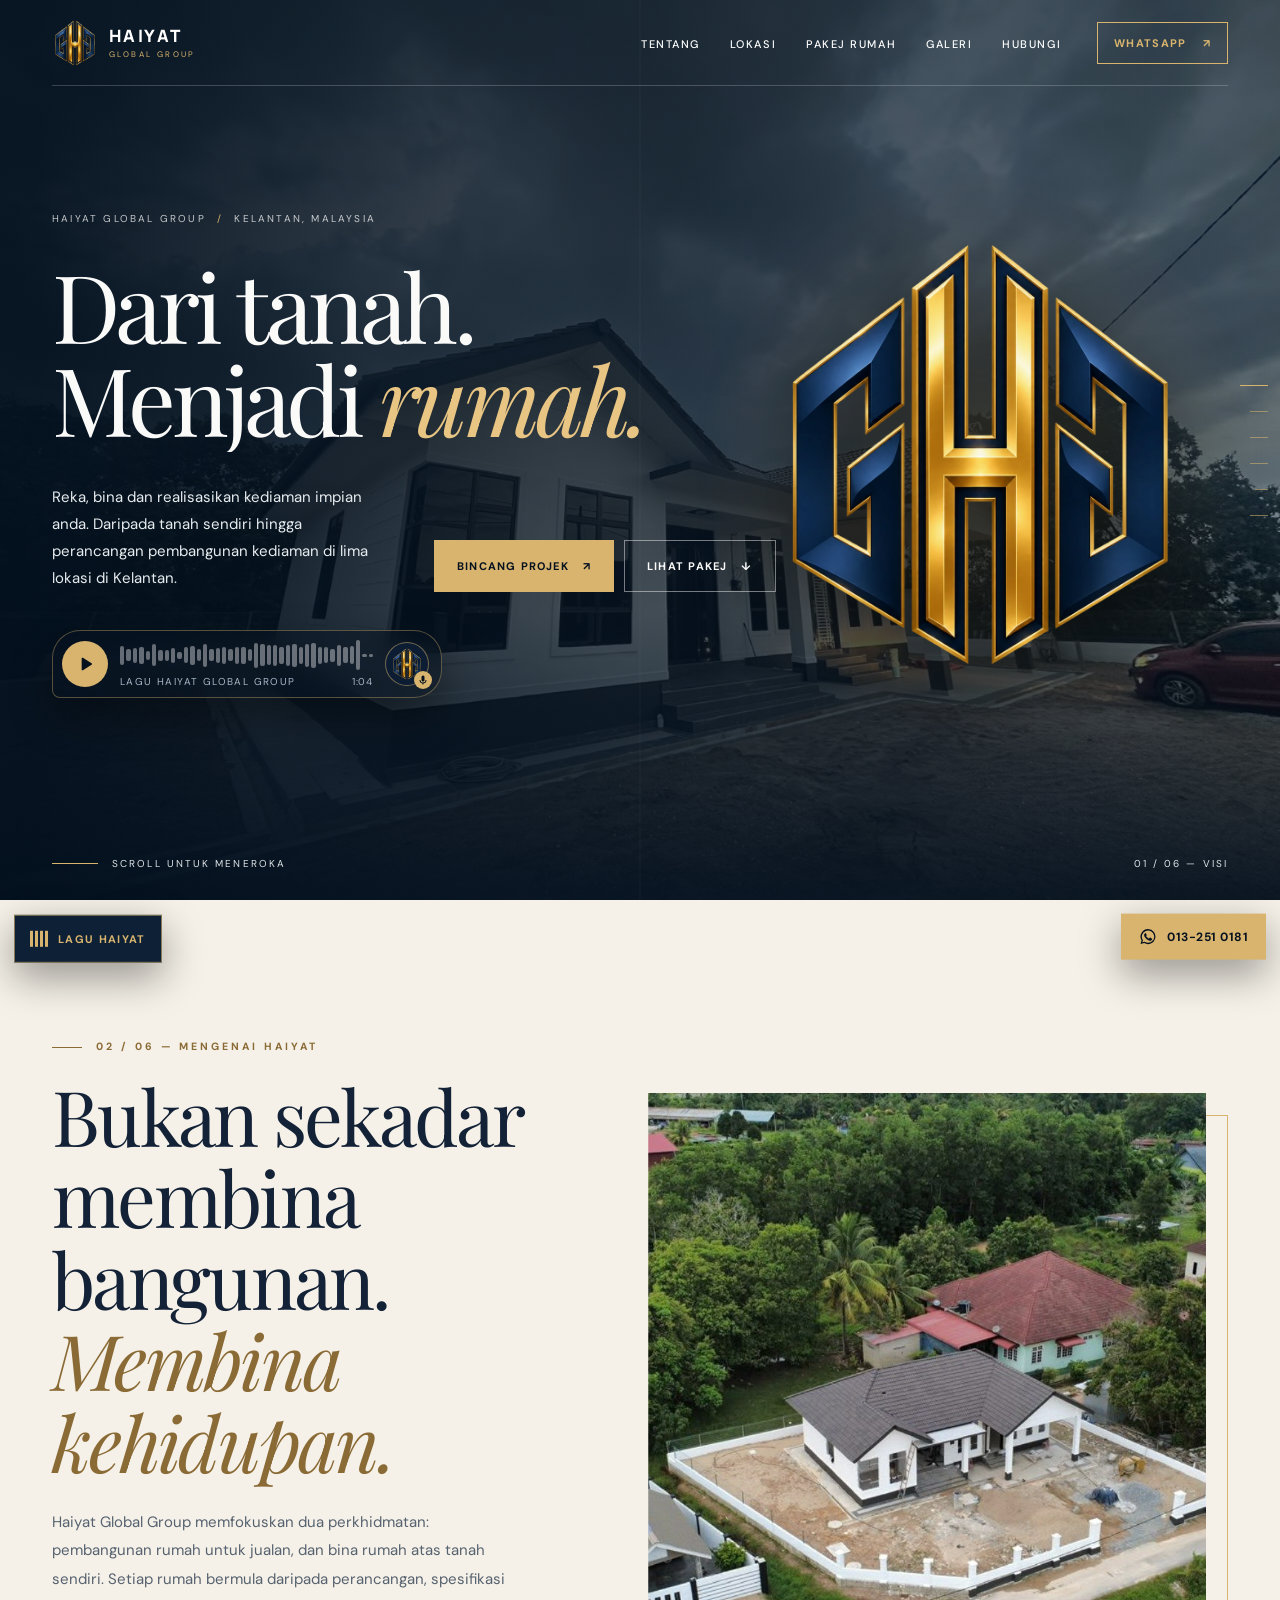
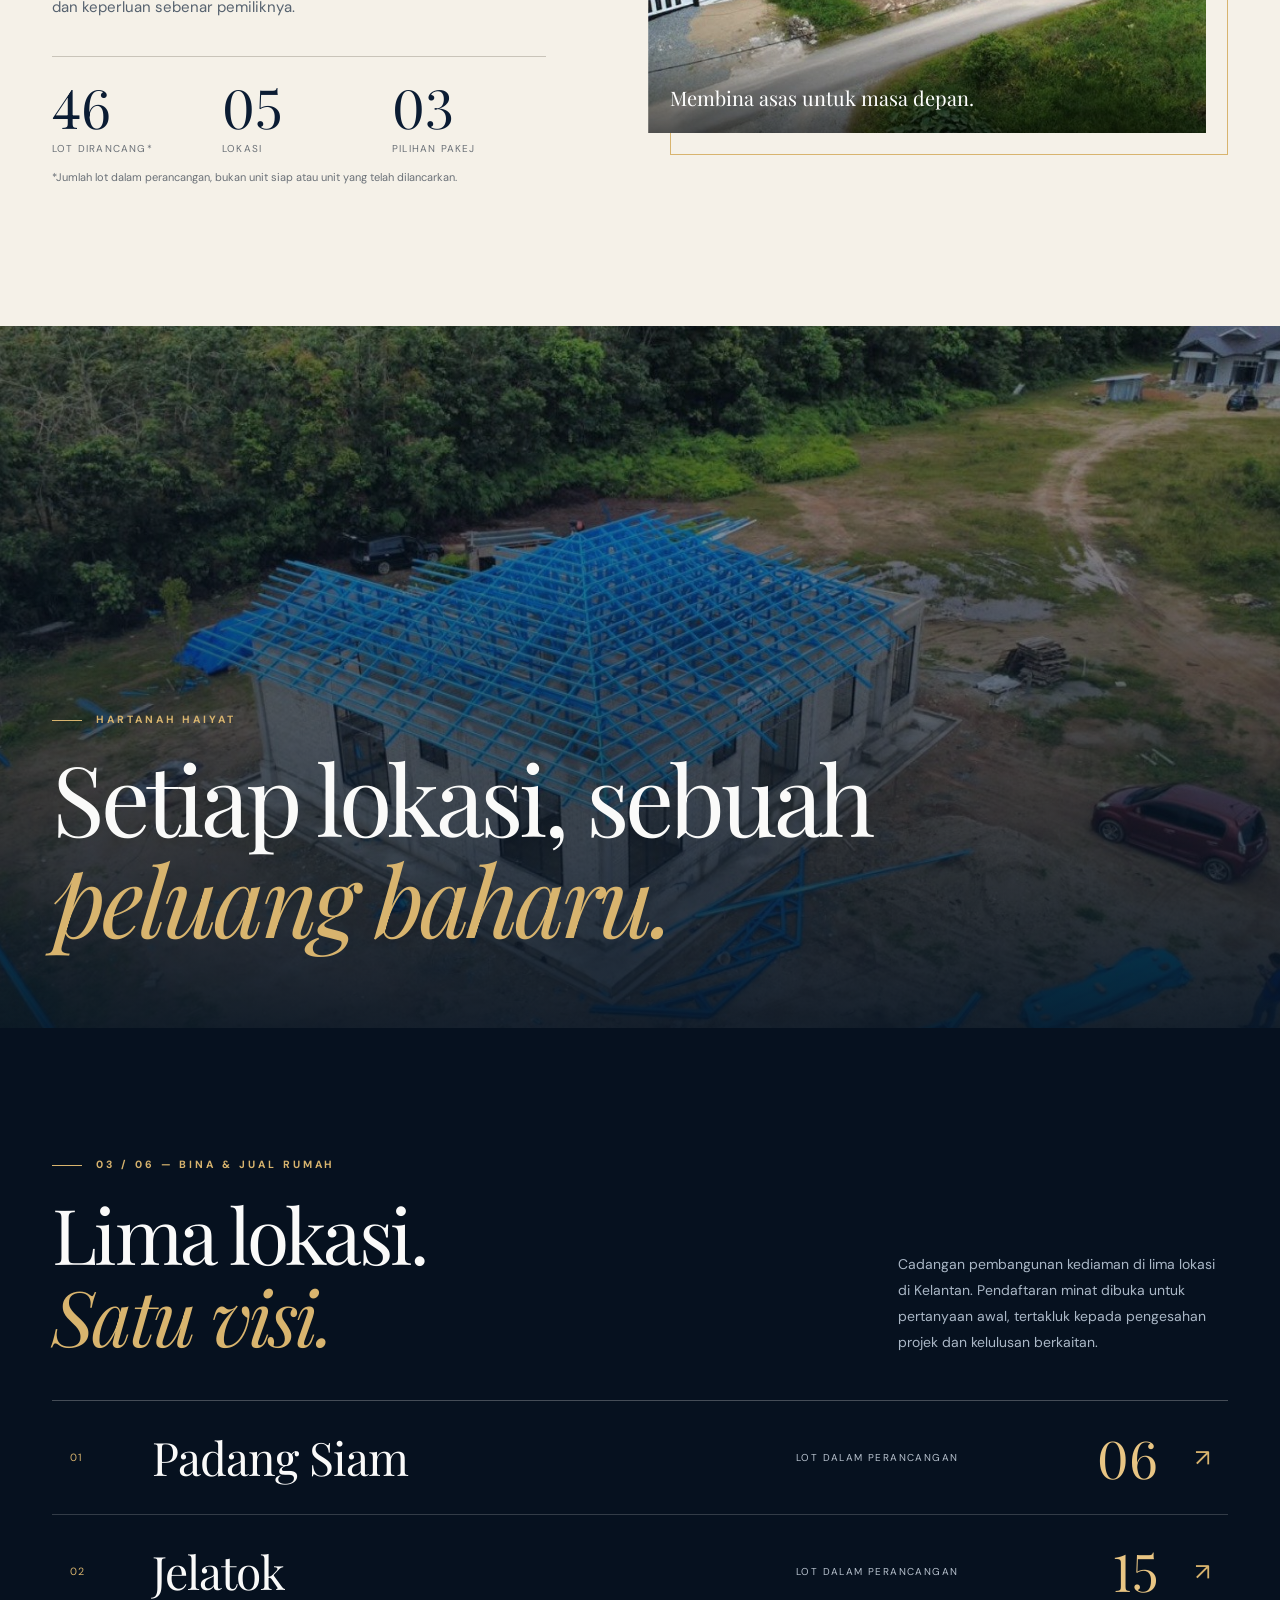
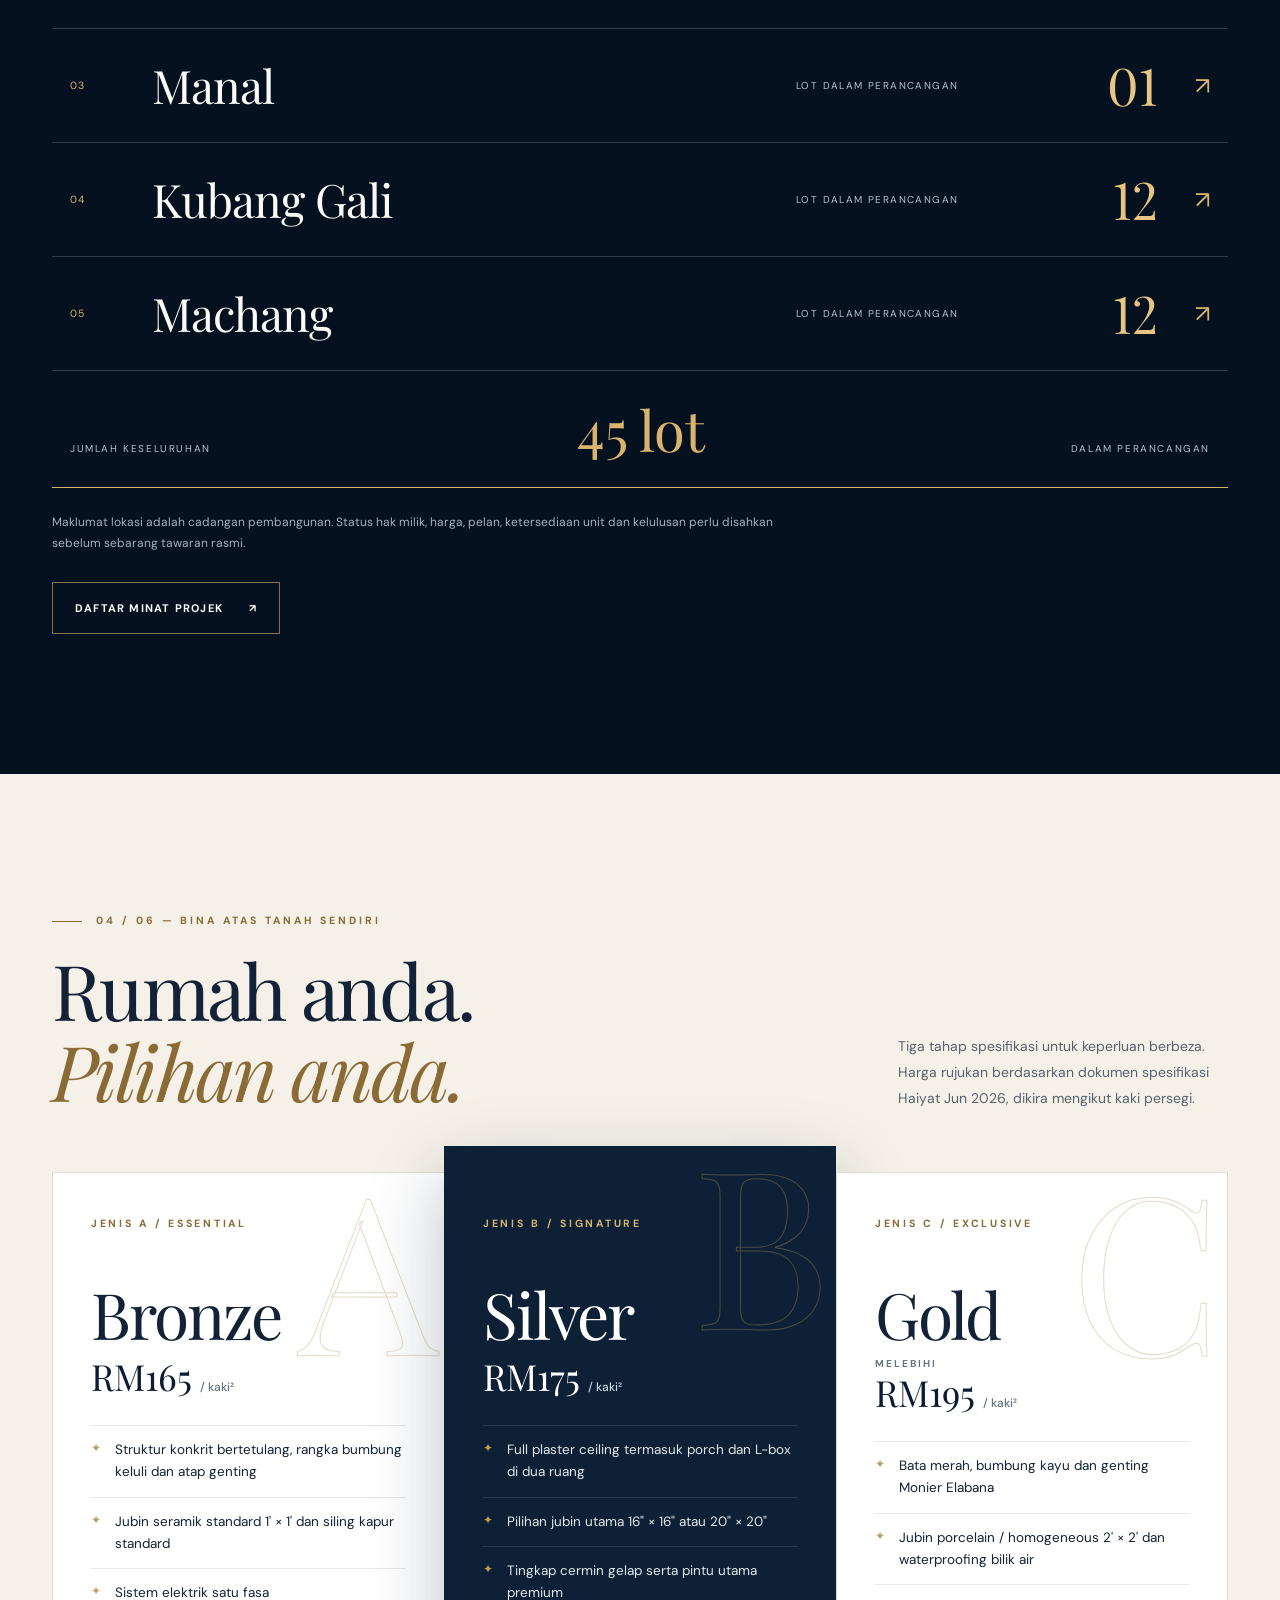
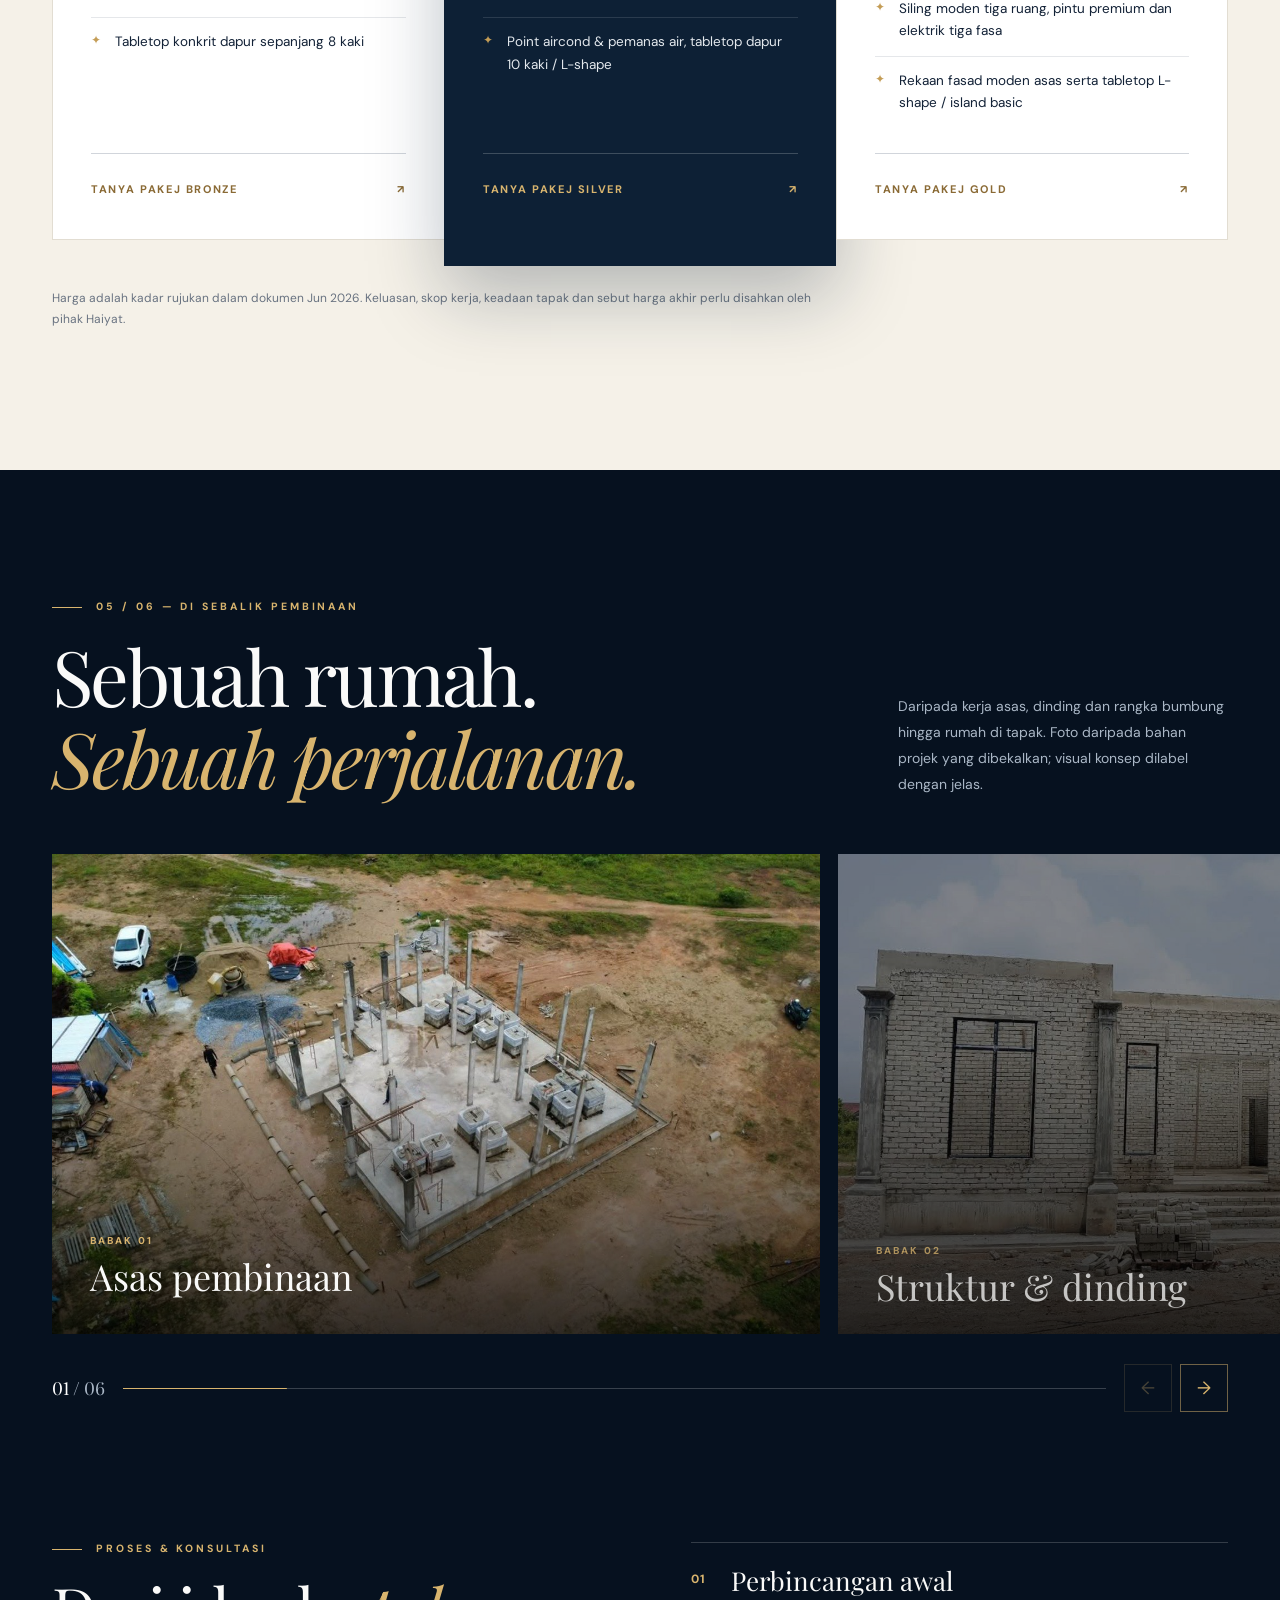
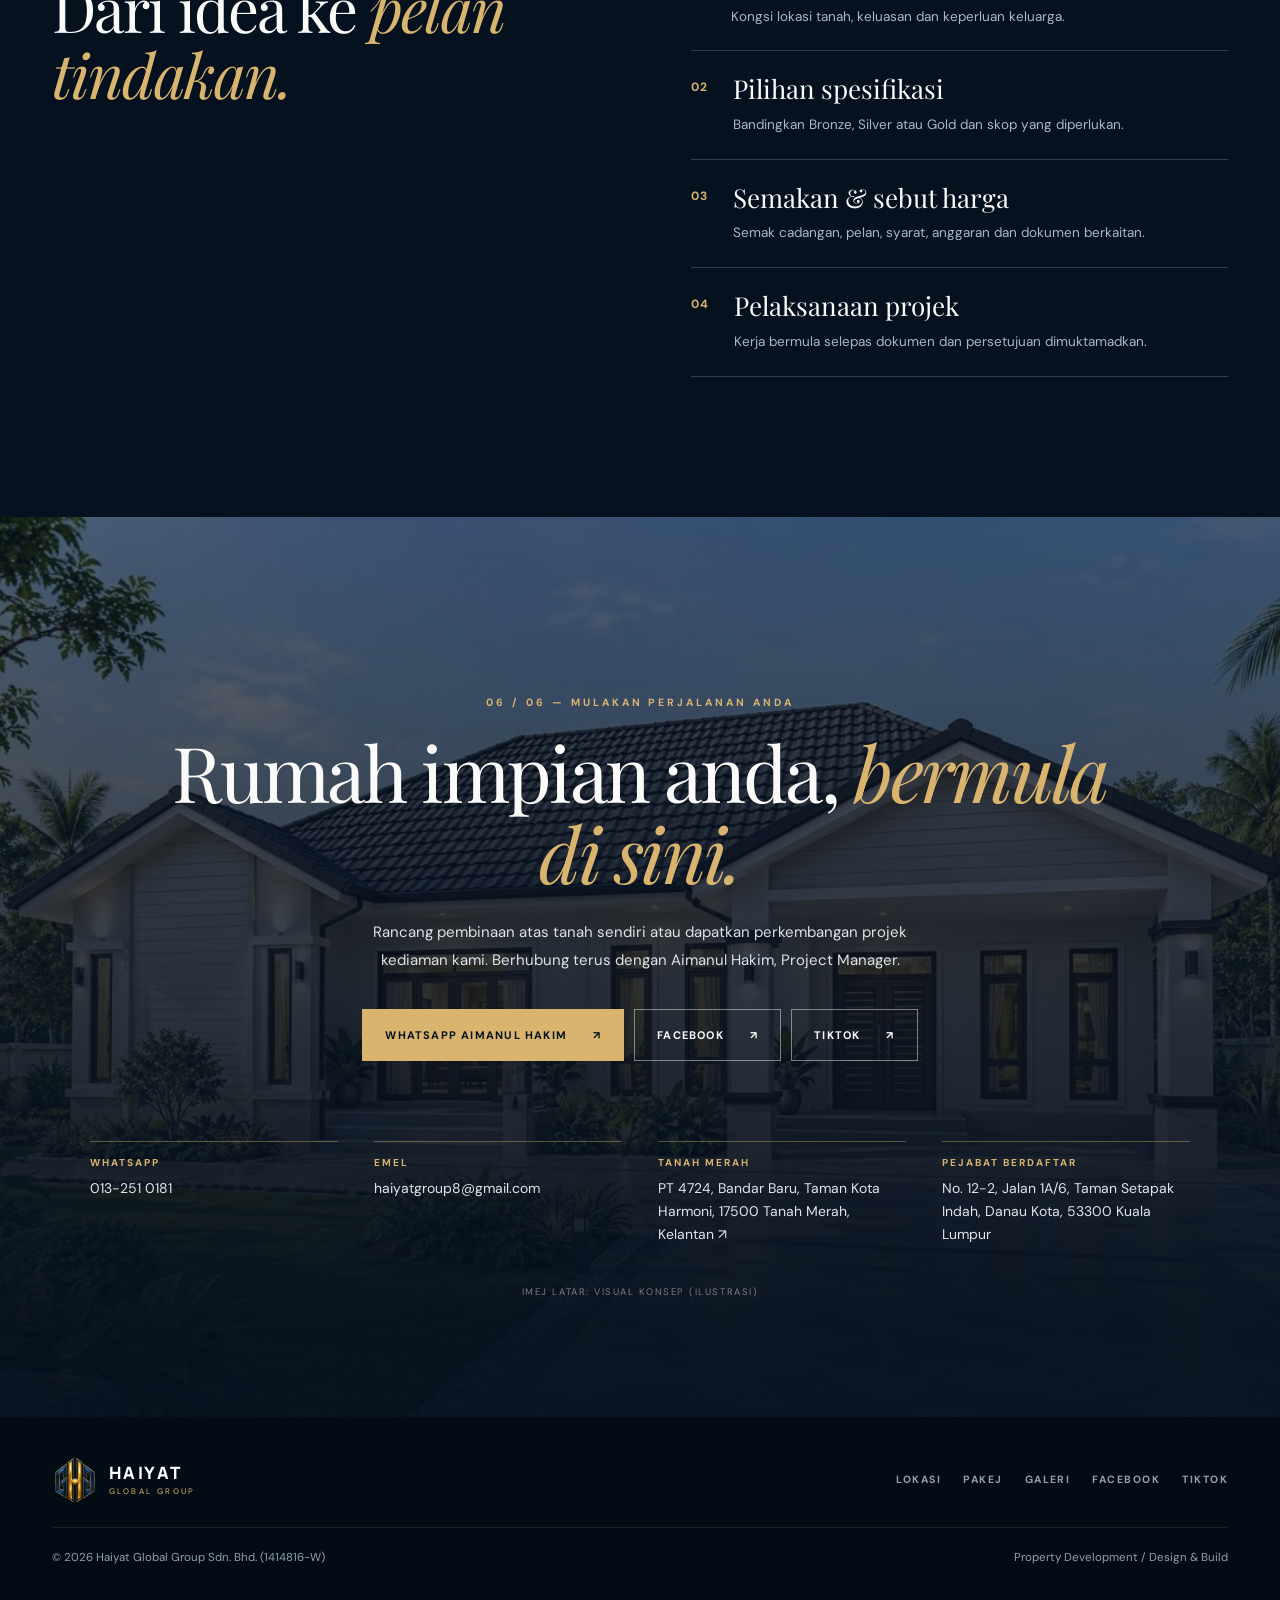
==== commit 11424198: "Reka semula: Cinematic Edition dengan logo GHG dan voice note lagu - Hero skrin penuh: logo GHG seba" ====
--- a/index.html
+++ b/index.html
@@ -1,32 +1,32 @@
 <!DOCTYPE html>
 <html lang="ms">
 <head>
-<meta charset="UTF-8">
-<meta name="viewport" content="width=device-width, initial-scale=1.0">
-<title>Haiyat Global Group | Bina &amp; Jual Rumah · Bina Rumah Atas Tanah Sendiri, Kelantan</title>
-<meta name="description" content="Haiyat Global Group, Tanah Merah, Kelantan: perancangan pembangunan rumah (46 lot di Padang Siam, Jelatok, Manal, Kubang Gali dan Machang) dan servis bina rumah atas tanah sendiri dengan 3 pakej.">
-<meta name="theme-color" content="#071b32">
+<meta charset="utf-8">
+<meta name="viewport" content="width=device-width, initial-scale=1, viewport-fit=cover">
+<title>Haiyat Global Group | Dari Tanah, Menjadi Rumah · Kelantan</title>
+<meta name="description" content="Haiyat Global Group: bina rumah atas tanah sendiri di Kelantan (pakej Bronze, Silver, Gold) dan cadangan pembangunan kediaman, 46 lot dalam perancangan di Padang Siam, Jelatok, Manal, Kubang Gali dan Machang.">
+<meta name="theme-color" content="#06111f">
 <meta name="robots" content="index, follow">
 <meta name="format-detection" content="telephone=no">
 
-<!-- Open Graph / perkongsian media sosial -->
 <meta property="og:type" content="website">
 <meta property="og:locale" content="ms_MY">
 <meta property="og:site_name" content="Haiyat Global Group">
-<meta property="og:title" content="Haiyat Global Group | Dari Tanah Kosong, Ke Rumah Impian">
-<meta property="og:description" content="Bina &amp; jual rumah (46 lot dalam perancangan) serta bina rumah atas tanah sendiri di Kelantan.">
+<meta property="og:title" content="Haiyat Global Group | Dari Tanah, Menjadi Rumah">
+<meta property="og:description" content="Bina rumah atas tanah sendiri dan cadangan pembangunan kediaman di lima lokasi di Kelantan.">
 <meta property="og:image" content="assets/hero.jpg">
 <meta property="og:image:width" content="1536">
 <meta property="og:image:height" content="1152">
-<meta property="og:image:alt" content="Rumah yang dibina oleh Haiyat Global Group">
+<meta property="og:image:alt" content="Rumah setingkat yang dibina Haiyat Global Group">
 <meta name="twitter:card" content="summary_large_image">
 <!-- Selepas domain disahkan: tambah <link rel="canonical"> dan og:url, dan tukar og:image kepada URL penuh. Lihat README.md. -->
 
-<link rel="icon" href="favicon.svg" type="image/svg+xml">
-<link rel="preload" as="image" href="assets/hero.jpg" fetchpriority="high">
+<link rel="icon" href="favicon.png" type="image/png">
+<link rel="apple-touch-icon" href="apple-touch-icon.png">
+<link rel="preload" as="image" href="assets/logo-ghg.webp" type="image/webp" fetchpriority="high">
 <link rel="preconnect" href="https://fonts.googleapis.com">
 <link rel="preconnect" href="https://fonts.gstatic.com" crossorigin>
-<link href="https://fonts.googleapis.com/css2?family=DM+Sans:wght@400;500;600;700&family=Manrope:wght@500;600;700;800&display=swap" rel="stylesheet">
+<link href="https://fonts.googleapis.com/css2?family=DM+Sans:wght@400;500;600;700&family=Manrope:wght@700;800&family=Playfair+Display:ital,wght@0,400;0,500;1,400&display=swap" rel="stylesheet">
 <link rel="stylesheet" href="css/style.css">
 <script>document.documentElement.classList.add('js')</script>
 
@@ -35,7 +35,9 @@
   "@context": "https://schema.org",
   "@type": "HomeAndConstructionBusiness",
   "name": "Haiyat Global Group",
-  "description": "Perancangan pembangunan rumah untuk jualan dan servis bina rumah atas tanah sendiri di Kelantan.",
+  "legalName": "Haiyat Global Group Sdn. Bhd.",
+  "description": "Bina rumah atas tanah sendiri dan perancangan pembangunan kediaman untuk jualan di Kelantan.",
+  "logo": "assets/logo-ghg.png",
   "telephone": "+60132510181",
   "email": "haiyatgroup8@gmail.com",
   "address": {
@@ -52,239 +54,330 @@
     "@type": "OfferCatalog",
     "name": "Perkhidmatan Haiyat Global Group",
     "itemListElement": [
-      { "@type": "Offer", "itemOffered": { "@type": "Service", "name": "Bina & Jual Rumah", "description": "Perancangan pembangunan rumah untuk jualan di Padang Siam, Jelatok, Manal, Kubang Gali dan Machang." } },
-      { "@type": "Offer", "itemOffered": { "@type": "Service", "name": "Bina Rumah Atas Tanah Sendiri", "description": "Pembinaan rumah di atas tanah milik pelanggan dengan tiga pilihan pakej spesifikasi." } }
+      { "@type": "Offer", "itemOffered": { "@type": "Service", "name": "Bina & Jual Rumah", "description": "Cadangan pembangunan kediaman: 46 lot dalam perancangan di Padang Siam, Jelatok, Manal, Kubang Gali dan Machang." } },
+      { "@type": "Offer", "itemOffered": { "@type": "Service", "name": "Bina Rumah Atas Tanah Sendiri", "description": "Pakej Bronze, Silver dan Gold mengikut kadar per kaki persegi." } }
     ]
   }
 }
 </script>
 </head>
 <body>
-<!-- Nombor WhatsApp rasmi: Aimanul Hakim 013-251 0181 (tetapan dalam js/main.js) -->
 <a class="skip-link" href="#kandungan">Langkau ke kandungan</a>
-
-<header class="nav" id="nav">
-  <div class="wrap nav-inner">
-    <a href="#utama" class="brand" aria-label="Haiyat Global Group, ke atas">HAIYAT<small>GLOBAL GROUP</small></a>
-    <button class="hamburger" id="hamburger" type="button" aria-label="Buka menu" aria-expanded="false" aria-controls="navlinks"><span></span><span></span><span></span></button>
-    <nav class="links" id="navlinks" aria-label="Navigasi utama">
-      <a href="#tentang">Tentang Kami</a>
-      <a href="#projek">Bina &amp; Jual</a>
-      <a href="#pakej">Bina Atas Tanah Sendiri</a>
-      <a href="#galeri">Galeri</a>
-      <a href="#hubungi" class="nav-cta">Hubungi Kami <span aria-hidden="true">↗</span></a>
+<div class="progress" aria-hidden="true"><span id="progress-bar"></span></div>
+
+<!-- ============ NAVIGASI ============ -->
+<header class="topbar" id="topbar">
+  <div class="wrap topbar-inner">
+    <a class="logo" href="#utama" aria-label="Haiyat Global Group, ke atas">
+      <img class="logomark" src="assets/logo-ghg-128.png" width="128" height="128" alt="" aria-hidden="true">
+      <span class="logotext"><strong>HAIYAT</strong><small>GLOBAL GROUP</small></span>
+    </a>
+    <button class="menu-btn" id="menu-btn" type="button" aria-expanded="false" aria-controls="site-nav">
+      <span class="menu-label">Menu</span><span class="menu-lines" aria-hidden="true"><i></i><i></i></span>
+    </button>
+    <nav class="site-nav" id="site-nav" aria-label="Navigasi utama">
+      <ol>
+        <li><a href="#tentang"><span class="idx">02</span>Tentang</a></li>
+        <li><a href="#lokasi"><span class="idx">03</span>Lokasi</a></li>
+        <li><a href="#pakej"><span class="idx">04</span>Pakej Rumah</a></li>
+        <li><a href="#pembinaan"><span class="idx">05</span>Galeri</a></li>
+        <li><a href="#hubungi"><span class="idx">06</span>Hubungi</a></li>
+      </ol>
+      <a class="nav-cta wa-link" href="https://wa.me/60132510181" target="_blank" rel="noopener" data-message="Assalamualaikum Encik Aimanul Hakim, saya ingin bertanya tentang perkhidmatan Haiyat Global Group.">WhatsApp <span class="nav-cta-num">013-251 0181</span> <span aria-hidden="true">↗</span></a>
+      <p class="nav-foot">Tanah Merah, Kelantan · <a href="mailto:haiyatgroup8@gmail.com">haiyatgroup8@gmail.com</a></p>
     </nav>
   </div>
 </header>
 
+<!-- Penunjuk babak (desktop) -->
+<nav class="scenes" id="scenes" aria-label="Babak halaman">
+  <a href="#utama" data-target="utama"><span>01 Visi</span></a>
+  <a href="#tentang" data-target="tentang"><span>02 Kisah</span></a>
+  <a href="#lokasi" data-target="lokasi"><span>03 Lokasi</span></a>
+  <a href="#pakej" data-target="pakej"><span>04 Pakej</span></a>
+  <a href="#pembinaan" data-target="pembinaan"><span>05 Pembinaan</span></a>
+  <a href="#hubungi" data-target="hubungi"><span>06 Hubungi</span></a>
+</nav>
+
 <main id="kandungan">
 
-<!-- HERO -->
-<section class="hero" id="utama" aria-labelledby="hero-title">
-  <img class="hero-bg" src="assets/hero.jpg" alt="" width="1536" height="1152" fetchpriority="high" decoding="async">
-  <div class="hero-shade" aria-hidden="true"></div>
-  <div class="wrap hero-content">
-    <span class="eyebrow hero-in" style="--d:.1s"><span class="line" aria-hidden="true"></span>Hartanah &amp; Pembinaan • Kelantan</span>
-    <h1 id="hero-title" class="hero-in" style="--d:.25s">Dari Tanah Kosong,<br>Ke <em>Rumah Impian.</em></h1>
-    <p class="hero-in" style="--d:.4s">Perancangan pembangunan rumah dan servis bina rumah atas tanah sendiri. Bersama Haiyat Global Group, setiap impian bermula dengan perancangan yang jelas.</p>
-    <div class="actions hero-in" style="--d:.55s">
-      <a class="btn btn-gold" href="#projek">Bina &amp; Jual Rumah <span class="arrow" aria-hidden="true">↗</span></a>
-      <a class="btn btn-outline" href="#pakej">Bina Atas Tanah Sendiri <span class="arrow" aria-hidden="true">↗</span></a>
-    </div>
-  </div>
-  <div class="wrap hero-bottom" aria-hidden="true"><span>01 / HAIYAT GLOBAL GROUP</span><span>SCROLL UNTUK TEROKAI ↓</span></div>
-</section>
-
-<!-- TENTANG -->
-<section class="intro" id="tentang" aria-labelledby="tentang-title">
-  <div class="wrap intro-grid">
+<!-- ============ BABAK 01 · HERO ============ -->
+<section class="hero scene" id="utama" aria-labelledby="hero-title">
+  <div class="hero-media" aria-hidden="true">
+    <img src="assets/hero.jpg" alt="" width="1536" height="1152" fetchpriority="high" decoding="async">
+  </div>
+  <div class="letterbox" aria-hidden="true"></div>
+  <div class="wrap hero-main">
+    <div class="hero-emblem intro-anim" style="--d:.35s">
+      <span class="halo" aria-hidden="true"></span>
+      <picture>
+        <source srcset="assets/logo-ghg.webp" type="image/webp">
+        <img src="assets/logo-ghg.png" width="960" height="960" alt="Logo Haiyat Global Group" fetchpriority="high" decoding="async">
+      </picture>
+      <span class="sheen" aria-hidden="true"></span>
+    </div>
+    <div class="hero-text">
+    <p class="hero-index intro-anim" style="--d:.5s">Haiyat Global Group <span>/</span> Kelantan, Malaysia</p>
+    <h1 id="hero-title">
+      <span class="mask"><span class="intro-anim" style="--d:.65s">Dari tanah.</span></span>
+      <span class="mask"><span class="intro-anim" style="--d:.8s">Menjadi <i>rumah.</i></span></span>
+    </h1>
+    <div class="hero-copy intro-anim" style="--d:1.05s">
+      <p>Reka, bina dan realisasikan kediaman impian anda. Daripada tanah sendiri hingga perancangan pembangunan kediaman di lima lokasi di Kelantan.</p>
+      <div class="hero-actions">
+        <a class="btn btn-gold wa-link" href="https://wa.me/60132510181" target="_blank" rel="noopener" data-message="Assalamualaikum Encik Aimanul Hakim, saya ingin bertanya tentang perkhidmatan bina rumah Haiyat Global Group.">Bincang projek <span aria-hidden="true">↗</span></a>
+        <a class="btn btn-ghost" href="#pakej">Lihat pakej <span aria-hidden="true">↓</span></a>
+      </div>
+    </div>
+    <div class="voice-note intro-anim" style="--d:1.25s" id="voice-note">
+      <button type="button" class="vn-play" id="vn-play" aria-label="Main lagu Haiyat Global Group" aria-pressed="false">
+        <svg class="i-play" viewBox="0 0 24 24" aria-hidden="true"><path fill="currentColor" d="M8 5.5v13a1 1 0 0 0 1.5.86l10.4-6.5a1 1 0 0 0 0-1.72L9.5 4.64A1 1 0 0 0 8 5.5Z"/></svg>
+        <svg class="i-pause" viewBox="0 0 24 24" aria-hidden="true"><path fill="currentColor" d="M7 5h3.5v14H7zM13.5 5H17v14h-3.5z"/></svg>
+      </button>
+      <div class="vn-body">
+        <div class="vn-wave" id="vn-wave">
+          <span class="vn-bars" aria-hidden="true"><i style="--h:65%"></i><i style="--h:41%"></i><i style="--h:48%"></i><i style="--h:58%"></i><i style="--h:31%"></i><i style="--h:73%"></i><i style="--h:37%"></i><i style="--h:35%"></i><i style="--h:51%"></i><i style="--h:23%"></i><i style="--h:54%"></i><i style="--h:65%"></i><i style="--h:40%"></i><i style="--h:77%"></i><i style="--h:41%"></i><i style="--h:52%"></i><i style="--h:56%"></i><i style="--h:40%"></i><i style="--h:58%"></i><i style="--h:55%"></i><i style="--h:41%"></i><i style="--h:83%"></i><i style="--h:74%"></i><i style="--h:67%"></i><i style="--h:71%"></i><i style="--h:56%"></i><i style="--h:70%"></i><i style="--h:78%"></i><i style="--h:56%"></i><i style="--h:77%"></i><i style="--h:82%"></i><i style="--h:57%"></i><i style="--h:54%"></i><i style="--h:45%"></i><i style="--h:70%"></i><i style="--h:54%"></i><i style="--h:61%"></i><i style="--h:100%"></i><i style="--h:12%"></i><i style="--h:12%"></i></span>
+          <input type="range" class="vn-seek" id="vn-seek" min="0" max="64" step="0.1" value="0" aria-label="Kedudukan lagu">
+        </div>
+        <div class="vn-meta"><span class="vn-title">Lagu Haiyat Global Group</span><span class="vn-time" id="vn-time">1:04</span></div>
+      </div>
+      <span class="vn-avatar" aria-hidden="true"><img src="assets/logo-ghg-128.png" width="128" height="128" alt=""><svg viewBox="0 0 24 24"><path fill="currentColor" d="M12 15a3 3 0 0 0 3-3V6a3 3 0 1 0-6 0v6a3 3 0 0 0 3 3Zm5-3a5 5 0 0 1-10 0H5a7 7 0 0 0 6 6.92V21h2v-2.08A7 7 0 0 0 19 12h-2Z"/></svg></span>
+      <audio id="vn-audio" preload="auto" loop>
+        <source src="assets/audio/lagu-haiyat.ogg" type="audio/ogg; codecs=opus">
+        <source src="assets/audio/lagu-haiyat.m4a" type="audio/mp4">
+      </audio>
+    </div>
+    </div>
+  </div>
+  <div class="wrap hero-footer intro-anim" style="--d:1.3s" aria-hidden="true">
+    <span class="scrollmark"><span class="scrollline"></span>Scroll untuk meneroka</span>
+    <span>01 / 06 — Visi</span>
+  </div>
+</section>
+
+<!-- ============ BABAK 02 · KISAH ============ -->
+<section class="chapter scene" id="tentang" aria-labelledby="tentang-title">
+  <div class="wrap chapter-grid">
+    <div class="chapter-text">
+      <p class="scene-tag reveal">02 / 06 — Mengenai Haiyat</p>
+      <h2 id="tentang-title" class="reveal">Bukan sekadar membina bangunan. <em>Membina kehidupan.</em></h2>
+      <p class="lead reveal">Haiyat Global Group memfokuskan dua perkhidmatan: pembangunan rumah untuk jualan, dan bina rumah atas tanah sendiri. Setiap rumah bermula daripada perancangan, spesifikasi dan keperluan sebenar pemiliknya.</p>
+      <div class="numberline reveal">
+        <div><b data-count="46">46</b><small>Lot dirancang*</small></div>
+        <div><b data-count="5">05</b><small>Lokasi</small></div>
+        <div><b data-count="3">03</b><small>Pilihan pakej</small></div>
+      </div>
+      <p class="fineprint reveal">*Jumlah lot dalam perancangan, bukan unit siap atau unit yang telah dilancarkan.</p>
+    </div>
+    <figure class="chapter-photo reveal-img">
+      <div class="photo-frame">
+        <img src="assets/drone.jpg" width="1536" height="864" loading="lazy" decoding="async" alt="Foto udara rumah di tapak projek dalam kawasan perumahan">
+        <figcaption>Membina asas untuk masa depan.</figcaption>
+      </div>
+    </figure>
+  </div>
+</section>
+
+<!-- Peralihan babak -->
+<section class="interlude" aria-label="Peralihan ke lokasi pembangunan">
+  <div class="interlude-media" aria-hidden="true"><img src="assets/frame.jpg" width="1536" height="864" loading="lazy" decoding="async" alt=""></div>
+  <div class="wrap interlude-text">
+    <p class="scene-tag reveal">Hartanah Haiyat</p>
+    <p class="interlude-title reveal">Setiap lokasi, sebuah <em>peluang baharu.</em></p>
+  </div>
+</section>
+
+<!-- ============ BABAK 03 · LOKASI ============ -->
+<section class="locations scene" id="lokasi" aria-labelledby="lokasi-title">
+  <div class="wrap">
+    <div class="split-head">
+      <div>
+        <p class="scene-tag reveal">03 / 06 — Bina &amp; Jual Rumah</p>
+        <h2 id="lokasi-title" class="reveal">Lima lokasi.<br><em>Satu visi.</em></h2>
+      </div>
+      <p class="reveal">Cadangan pembangunan kediaman di lima lokasi di Kelantan. Pendaftaran minat dibuka untuk pertanyaan awal, tertakluk kepada pengesahan projek dan kelulusan berkaitan.</p>
+    </div>
+
+    <ol class="location-list reveal" aria-label="Lokasi pembangunan dalam perancangan">
+      <li><a class="location-row wa-link" href="https://wa.me/60132510181" target="_blank" rel="noopener" data-message="Assalamualaikum Encik Aimanul Hakim, saya ingin daftar minat untuk cadangan pembangunan di Padang Siam.">
+        <span class="n">01</span><span class="name">Padang Siam</span><small>Lot dalam perancangan</small><strong data-count="6">06</strong><span class="arr" aria-hidden="true">↗</span></a></li>
+      <li><a class="location-row wa-link" href="https://wa.me/60132510181" target="_blank" rel="noopener" data-message="Assalamualaikum Encik Aimanul Hakim, saya ingin daftar minat untuk cadangan pembangunan di Jelatok.">
+        <span class="n">02</span><span class="name">Jelatok</span><small>Lot dalam perancangan</small><strong data-count="15">15</strong><span class="arr" aria-hidden="true">↗</span></a></li>
+      <li><a class="location-row wa-link" href="https://wa.me/60132510181" target="_blank" rel="noopener" data-message="Assalamualaikum Encik Aimanul Hakim, saya ingin daftar minat untuk cadangan pembangunan di Manal.">
+        <span class="n">03</span><span class="name">Manal</span><small>Lot dalam perancangan</small><strong data-count="1">01</strong><span class="arr" aria-hidden="true">↗</span></a></li>
+      <li><a class="location-row wa-link" href="https://wa.me/60132510181" target="_blank" rel="noopener" data-message="Assalamualaikum Encik Aimanul Hakim, saya ingin daftar minat untuk cadangan pembangunan di Kubang Gali.">
+        <span class="n">04</span><span class="name">Kubang Gali</span><small>Lot dalam perancangan</small><strong data-count="12">12</strong><span class="arr" aria-hidden="true">↗</span></a></li>
+      <li><a class="location-row wa-link" href="https://wa.me/60132510181" target="_blank" rel="noopener" data-message="Assalamualaikum Encik Aimanul Hakim, saya ingin daftar minat untuk cadangan pembangunan di Machang.">
+        <span class="n">05</span><span class="name">Machang</span><small>Lot dalam perancangan</small><strong data-count="12">12</strong><span class="arr" aria-hidden="true">↗</span></a></li>
+    </ol>
+    <div class="location-total reveal">
+      <span>Jumlah keseluruhan</span>
+      <strong><b data-count="46">46</b> lot</strong>
+      <span>dalam perancangan</span>
+    </div>
+    <p class="disclaimer reveal">Maklumat lokasi adalah cadangan pembangunan. Status hak milik, harga, pelan, ketersediaan unit dan kelulusan perlu disahkan sebelum sebarang tawaran rasmi.</p>
+    <a href="https://wa.me/60132510181" class="btn btn-line wa-link reveal" target="_blank" rel="noopener" data-message="Assalamualaikum Encik Aimanul Hakim, saya berminat mengetahui perkembangan pembangunan rumah Haiyat Global Group.">Daftar minat projek <span aria-hidden="true">↗</span></a>
+  </div>
+</section>
+
+<!-- ============ BABAK 04 · PAKEJ ============ -->
+<section class="packages scene" id="pakej" aria-labelledby="pakej-title">
+  <div class="wrap">
+    <div class="split-head">
+      <div>
+        <p class="scene-tag reveal">04 / 06 — Bina atas tanah sendiri</p>
+        <h2 id="pakej-title" class="reveal">Rumah anda.<br><em>Pilihan anda.</em></h2>
+      </div>
+      <p class="reveal">Tiga tahap spesifikasi untuk keperluan berbeza. Harga rujukan berdasarkan dokumen spesifikasi Haiyat Jun 2026, dikira mengikut kaki persegi.</p>
+    </div>
+
+    <div class="pack-stage">
+      <article class="pack reveal" aria-labelledby="pk-bronze">
+        <span class="pack-letter" aria-hidden="true">A</span>
+        <p class="over">Jenis A / Essential</p>
+        <h3 id="pk-bronze">Bronze</h3>
+        <p class="price">RM165 <small>/ kaki²</small></p>
+        <ul>
+          <li>Struktur konkrit bertetulang, rangka bumbung keluli dan atap genting</li>
+          <li>Jubin seramik standard 1' × 1' dan siling kapur standard</li>
+          <li>Sistem elektrik satu fasa</li>
+          <li>Tabletop konkrit dapur sepanjang 8 kaki</li>
+        </ul>
+        <a class="packlink wa-link" href="https://wa.me/60132510181" target="_blank" rel="noopener" data-message="Assalamualaikum Encik Aimanul Hakim, saya berminat pakej Bronze RM165/kaki persegi. Boleh kongsikan sebut harga?">Tanya pakej Bronze <span aria-hidden="true">↗</span></a>
+      </article>
+      <article class="pack featured reveal" aria-labelledby="pk-silver">
+        <span class="pack-letter" aria-hidden="true">B</span>
+        <p class="over">Jenis B / Signature</p>
+        <h3 id="pk-silver">Silver</h3>
+        <p class="price">RM175 <small>/ kaki²</small></p>
+        <ul>
+          <li>Full plaster ceiling termasuk porch dan L-box di dua ruang</li>
+          <li>Pilihan jubin utama 16" × 16" atau 20" × 20"</li>
+          <li>Tingkap cermin gelap serta pintu utama premium</li>
+          <li>Point aircond &amp; pemanas air, tabletop dapur 10 kaki / L-shape</li>
+        </ul>
+        <a class="packlink wa-link" href="https://wa.me/60132510181" target="_blank" rel="noopener" data-message="Assalamualaikum Encik Aimanul Hakim, saya berminat pakej Silver RM175/kaki persegi. Boleh kongsikan sebut harga?">Tanya pakej Silver <span aria-hidden="true">↗</span></a>
+      </article>
+      <article class="pack reveal" aria-labelledby="pk-gold">
+        <span class="pack-letter" aria-hidden="true">C</span>
+        <p class="over">Jenis C / Exclusive</p>
+        <h3 id="pk-gold">Gold</h3>
+        <p class="price"><span class="from">Melebihi</span> RM195 <small>/ kaki²</small></p>
+        <ul>
+          <li>Bata merah, bumbung kayu dan genting Monier Elabana</li>
+          <li>Jubin porcelain / homogeneous 2' × 2' dan waterproofing bilik air</li>
+          <li>Siling moden tiga ruang, pintu premium dan elektrik tiga fasa</li>
+          <li>Rekaan fasad moden asas serta tabletop L-shape / island basic</li>
+        </ul>
+        <a class="packlink wa-link" href="https://wa.me/60132510181" target="_blank" rel="noopener" data-message="Assalamualaikum Encik Aimanul Hakim, saya berminat pakej Gold melebihi RM195/kaki persegi. Boleh kongsikan sebut harga?">Tanya pakej Gold <span aria-hidden="true">↗</span></a>
+      </article>
+    </div>
+    <p class="pack-note reveal">Harga adalah kadar rujukan dalam dokumen Jun 2026. Keluasan, skop kerja, keadaan tapak dan sebut harga akhir perlu disahkan oleh pihak Haiyat.</p>
+  </div>
+</section>
+
+<!-- ============ BABAK 05 · PEMBINAAN (SLIDER) ============ -->
+<section class="story scene" id="pembinaan" aria-labelledby="pembinaan-title">
+  <div class="wrap split-head">
+    <div>
+      <p class="scene-tag reveal">05 / 06 — Di sebalik pembinaan</p>
+      <h2 id="pembinaan-title" class="reveal">Sebuah rumah.<br><em>Sebuah perjalanan.</em></h2>
+    </div>
+    <p class="reveal">Daripada kerja asas, dinding dan rangka bumbung hingga rumah di tapak. Foto daripada bahan projek yang dibekalkan; visual konsep dilabel dengan jelas.</p>
+  </div>
+
+  <div class="reel reveal" id="reel" role="region" aria-roledescription="slider" aria-label="Galeri perjalanan pembinaan">
+    <div class="reel-track" id="reel-track" tabindex="0">
+      <figure class="slide" aria-label="1 daripada 6">
+        <img src="assets/foundation.jpg" width="1536" height="864" loading="lazy" decoding="async" alt="Pandangan udara kerja struktur asas dan tiang rumah" draggable="false">
+        <figcaption><span>Babak 01</span>Asas pembinaan</figcaption>
+      </figure>
+      <figure class="slide" aria-label="2 daripada 6">
+        <img src="assets/structure.jpg" width="1536" height="1156" loading="lazy" decoding="async" alt="Dinding bata rumah sedang dibina" draggable="false">
+        <figcaption><span>Babak 02</span>Struktur &amp; dinding</figcaption>
+      </figure>
+      <figure class="slide" aria-label="3 daripada 6">
+        <img src="assets/roof.jpg" width="1536" height="1152" loading="lazy" decoding="async" alt="Rangka bumbung keluli dipasang di atas dinding bata" draggable="false">
+        <figcaption><span>Babak 03</span>Rangka bumbung dipasang</figcaption>
+      </figure>
+      <figure class="slide" aria-label="4 daripada 6">
+        <img src="assets/frame.jpg" width="1536" height="864" loading="lazy" decoding="async" alt="Pandangan udara kerangka bumbung keluli biru" draggable="false">
+        <figcaption><span>Babak 04</span>Kerangka bumbung lengkap</figcaption>
+      </figure>
+      <figure class="slide" aria-label="5 daripada 6">
+        <img src="assets/hero.jpg" width="1536" height="1152" loading="lazy" decoding="async" alt="Rumah setingkat bercat putih di tapak" draggable="false">
+        <figcaption><span>Babak 05</span>Rumah di tapak</figcaption>
+      </figure>
+      <figure class="slide" aria-label="6 daripada 6">
+        <img src="assets/completed.jpg" width="1536" height="1025" loading="lazy" decoding="async" alt="Visual konsep reka bentuk kediaman (ilustrasi)" draggable="false">
+        <figcaption><span>Visual konsep · ilustrasi</span>Inspirasi kediaman</figcaption>
+      </figure>
+    </div>
+    <div class="wrap reel-controls">
+      <p class="reel-count" aria-live="polite"><b id="reel-current">01</b> / <span id="reel-total">06</span></p>
+      <div class="reel-bar" aria-hidden="true"><span id="reel-bar"></span></div>
+      <div class="reel-buttons">
+        <button type="button" class="reel-btn" id="reel-prev" aria-label="Slaid sebelum">←</button>
+        <button type="button" class="reel-btn" id="reel-next" aria-label="Slaid seterusnya">→</button>
+      </div>
+    </div>
+  </div>
+
+  <div class="wrap journey">
     <div class="reveal">
-      <div class="eyebrow">Bina kehidupan, bukan sekadar rumah</div>
-      <h2 id="tentang-title">Rumah yang bermula dengan kepercayaan.</h2>
-      <p>Haiyat Global Group memfokuskan dua perkhidmatan utama: perancangan pembangunan rumah untuk jualan dan pembinaan rumah di atas tanah milik pelanggan sendiri.</p>
-      <p>Kami percaya setiap projek perlu dirancang dengan teliti, dikomunikasikan dengan jelas dan dilaksanakan mengikut skop yang dipersetujui.</p>
-      <div class="stat-row">
-        <div class="stat"><strong data-count="46">46</strong><small>Lot dalam perancangan*</small></div>
-        <div class="stat"><strong data-count="5">5</strong><small>Lokasi cadangan</small></div>
-        <div class="stat"><strong data-count="3">3</strong><small>Pakej bina rumah</small></div>
-      </div>
-      <p class="fineprint">*Jumlah lot berdasarkan lokasi yang dimaklumkan; bukan jumlah rumah siap atau unit sedia dijual.</p>
-    </div>
-    <div class="intro-image reveal">
-      <img src="assets/drone.jpg" width="1536" height="864" loading="lazy" decoding="async" alt="Pandangan udara rumah yang sedang disiapkan di kawasan perumahan">
-    </div>
-  </div>
-</section>
-
-<!-- SERVIS 1: BINA & JUAL -->
-<section class="dark-section" id="projek" aria-labelledby="projek-title">
-  <div class="wrap">
-    <div class="section-head reveal">
-      <div>
-        <div class="eyebrow">01 — Bina &amp; Jual Rumah</div>
-        <h2 id="projek-title">46 lot dalam perancangan.<br>Lima lokasi di Kelantan.</h2>
-      </div>
-      <p>Kenali kawasan cadangan pembangunan kami. Status, pelan, harga dan pembukaan jualan akan dikemas kini selepas disahkan.</p>
-    </div>
-
-    <ul class="lot-grid reveal" aria-label="Lokasi pembangunan dalam perancangan">
-      <li class="lot"><strong data-count="6">06</strong><span>Padang Siam</span><small>Lot perancangan</small></li>
-      <li class="lot"><strong data-count="15">15</strong><span>Jelatok</span><small>Lot perancangan</small></li>
-      <li class="lot"><strong data-count="1">01</strong><span>Manal</span><small>Lot perancangan</small></li>
-      <li class="lot"><strong data-count="12">12</strong><span>Kubang Gali</span><small>Lot perancangan</small></li>
-      <li class="lot"><strong data-count="12">12</strong><span>Machang</span><small>Lot perancangan</small></li>
-      <li class="lot lot-total"><strong data-count="46">46</strong><span>Jumlah lot</span><small>5 lokasi · dalam perancangan</small></li>
-    </ul>
-    <p class="notice">Nota: Semua lokasi di atas dipaparkan sebagai cadangan / perancangan pembangunan. Sebarang jualan tertakluk kepada status tanah, kelulusan berkaitan dan pengumuman rasmi.</p>
-
-    <div class="split-card reveal">
-      <figure class="split-media">
-        <img src="assets/completed.jpg" width="1536" height="1025" loading="lazy" decoding="async" alt="Visual konsep reka bentuk rumah setingkat (ilustrasi)">
-        <figcaption>Visual konsep • ilustrasi</figcaption>
-      </figure>
-      <div class="split-card-content">
-        <div class="eyebrow">Projek masa hadapan</div>
-        <h3>Temui peluang memiliki kediaman yang dirancang untuk anda.</h3>
-        <p>Berminat mendapatkan maklumat tentang cadangan pembangunan kami? Hubungi pasukan Haiyat untuk pertanyaan awal dan kami akan memaklumkan perkembangan selepas butiran disahkan.</p>
-        <a class="btn btn-gold wa-link" href="https://wa.me/60132510181" target="_blank" rel="noopener" data-message="Assalamualaikum, saya berminat untuk mengetahui perkembangan projek bina dan jual rumah Haiyat Global Group.">Daftar Minat via WhatsApp <span class="arrow" aria-hidden="true">↗</span></a>
-      </div>
-    </div>
-  </div>
-</section>
-
-<!-- SERVIS 2: BINA ATAS TANAH SENDIRI -->
-<section class="packages" id="pakej" aria-labelledby="pakej-title">
-  <div class="wrap">
-    <div class="packages-head reveal">
-      <div class="eyebrow">02 — Bina Rumah Atas Tanah Sendiri</div>
-      <h2 id="pakej-title">Bina Rumah di Atas<br>Tanah Sendiri.</h2>
-      <p>Tiga pilihan spesifikasi pembinaan berdasarkan dokumen Haiyat Global Group (Jun 2026). Kadar adalah mengikut kaki persegi dan tertakluk kepada sebut harga serta pengesahan skop projek.</p>
-    </div>
-    <div class="package-grid">
-      <article class="package reveal">
-        <div class="num">Jenis A — Bronze</div>
-        <h3>Bronze</h3>
-        <p class="price">RM165<span>/kaki²</span></p>
-        <p>Kerangka konkrit bertetulang, rangka bumbung keluli dengan atap genting, bata simen, siling kapur standard, jubin seramik standard 1’×1’, sistem elektrik satu fasa dan tabletop dapur konkrit 8 kaki.</p>
-        <div class="package-tag">Pilihan asas</div>
-        <a class="package-cta wa-link" href="https://wa.me/60132510181" target="_blank" rel="noopener" data-message="Assalamualaikum Encik Aimanul Hakim, saya berminat dengan pakej Bronze RM165/kaki persegi.">Tanya Bronze <span aria-hidden="true">↗</span></a>
-      </article>
-      <article class="package featured reveal">
-        <div class="num">Jenis B — Silver</div>
-        <h3>Silver</h3>
-        <p class="price">RM175<span>/kaki²</span></p>
-        <p>Full plaster ceiling termasuk porch, L-box di dua ruang, pilihan jubin utama 16”×16” atau 20”×20”, tingkap cermin gelap, pintu utama premium, point penghawa dingin dan pemanas air, tabletop dapur 10 kaki / L-shape.</p>
-        <div class="package-tag">Kemasan dipertingkat</div>
-        <a class="package-cta wa-link" href="https://wa.me/60132510181" target="_blank" rel="noopener" data-message="Assalamualaikum Encik Aimanul Hakim, saya berminat dengan pakej Silver RM175/kaki persegi.">Tanya Silver <span aria-hidden="true">↗</span></a>
-      </article>
-      <article class="package reveal">
-        <div class="num">Jenis C — Gold</div>
-        <h3>Gold</h3>
-        <p class="price"><span class="from">melebihi</span> RM195<span>/kaki²</span></p>
-        <p>Bata merah, atap genting Monier Elabana, rekaan siling moden tiga ruang, jubin porcelain / homogeneous 2’×2’, lapisan kalis air bilik air, pintu premium, sistem elektrik tiga fasa dan kemasan fasad moden asas.</p>
-        <div class="package-tag">Kemasan premium</div>
-        <a class="package-cta wa-link" href="https://wa.me/60132510181" target="_blank" rel="noopener" data-message="Assalamualaikum Encik Aimanul Hakim, saya berminat dengan pakej Gold melebihi RM195/kaki persegi.">Tanya Gold <span aria-hidden="true">↗</span></a>
-      </article>
-    </div>
-    <p class="package-note">Kadar rujukan daripada spesifikasi Jun 2026. Harga akhir, keluasan, skop kerja dan kos tambahan perlu disahkan melalui sebut harga rasmi.</p>
-  </div>
-</section>
-
-<!-- GALERI -->
-<section class="gallery-section" id="galeri" aria-labelledby="galeri-title">
-  <div class="wrap">
-    <div class="section-head reveal">
-      <div>
-        <div class="eyebrow">Galeri projek</div>
-        <h2 id="galeri-title">Dari tapak bina<br>ke hasil sebenar.</h2>
-      </div>
-      <p>Visual perkembangan kerja pembinaan daripada foto yang dibekalkan. Gambar konsep visual dibezakan daripada foto projek sebenar.</p>
-    </div>
-    <div class="gallery-grid reveal" id="gallery">
-      <button type="button" class="gallery-item" data-full="assets/hero.jpg" data-caption="Foto rumah di tapak"><img src="assets/hero.jpg" width="1536" height="1152" alt="Foto rumah setingkat bercat putih di tapak" loading="lazy" decoding="async"><span>Foto rumah di tapak</span></button>
-      <button type="button" class="gallery-item" data-full="assets/foundation.jpg" data-caption="Struktur awal"><img src="assets/foundation.jpg" width="1536" height="864" alt="Pandangan udara kerja struktur asas dan tiang" loading="lazy" decoding="async"><span>Struktur awal</span></button>
-      <button type="button" class="gallery-item" data-full="assets/structure.jpg" data-caption="Progres dinding"><img src="assets/structure.jpg" width="1536" height="1156" alt="Dinding bata rumah yang sedang dibina" loading="lazy" decoding="async"><span>Progres dinding</span></button>
-      <button type="button" class="gallery-item" data-full="assets/roof.jpg" data-caption="Pemasangan rangka bumbung"><img src="assets/roof.jpg" width="1536" height="1152" alt="Pemasangan rangka bumbung keluli di atas dinding bata" loading="lazy" decoding="async"><span>Pemasangan rangka bumbung</span></button>
-      <button type="button" class="gallery-item" data-full="assets/frame.jpg" data-caption="Kerangka bumbung"><img src="assets/frame.jpg" width="1536" height="864" alt="Pandangan udara kerangka bumbung keluli biru" loading="lazy" decoding="async"><span>Kerangka bumbung</span></button>
-      <button type="button" class="gallery-item" data-full="assets/completed.jpg" data-caption="Visual konsep rumah • ilustrasi, bukan foto projek siap"><img src="assets/completed.jpg" width="1536" height="1025" alt="Visual konsep reka bentuk rumah (ilustrasi)" loading="lazy" decoding="async"><span>Visual konsep rumah • ilustrasi</span></button>
-    </div>
-  </div>
-</section>
-
-<!-- PROSES -->
-<section class="process" aria-labelledby="proses-title">
-  <div class="wrap">
-    <div class="reveal">
-      <div class="eyebrow">Proses kerja</div>
-      <h2 id="proses-title">Langkah yang jelas<br>sebelum pembinaan.</h2>
+      <p class="scene-tag">Proses &amp; konsultasi</p>
+      <h3 class="journey-title">Dari idea ke <em>pelan tindakan.</em></h3>
     </div>
     <ol class="steps">
-      <li class="step reveal"><b>01</b><h3>Konsultasi</h3><p>Kongsi lokasi tanah, keperluan rumah dan bajet awal.</p></li>
-      <li class="step reveal"><b>02</b><h3>Cadangan</h3><p>Semak pilihan reka bentuk, skop dan anggaran kos.</p></li>
-      <li class="step reveal"><b>03</b><h3>Persetujuan</h3><p>Teliti pelan, dokumen dan terma sebelum kerja bermula.</p></li>
-      <li class="step reveal"><b>04</b><h3>Pembinaan</h3><p>Pelaksanaan dan kemas kini projek mengikut persetujuan.</p></li>
+      <li class="step reveal"><b>01</b><div><h4>Perbincangan awal</h4><p>Kongsi lokasi tanah, keluasan dan keperluan keluarga.</p></div></li>
+      <li class="step reveal"><b>02</b><div><h4>Pilihan spesifikasi</h4><p>Bandingkan Bronze, Silver atau Gold dan skop yang diperlukan.</p></div></li>
+      <li class="step reveal"><b>03</b><div><h4>Semakan &amp; sebut harga</h4><p>Semak cadangan, pelan, syarat, anggaran dan dokumen berkaitan.</p></div></li>
+      <li class="step reveal"><b>04</b><div><h4>Pelaksanaan projek</h4><p>Kerja bermula selepas dokumen dan persetujuan dimuktamadkan.</p></div></li>
     </ol>
   </div>
 </section>
 
-<!-- HUBUNGI -->
-<section class="contact" id="hubungi" aria-labelledby="hubungi-title">
-  <div class="wrap contact-grid">
-    <div class="reveal">
-      <div class="eyebrow">Hubungi Haiyat</div>
-      <h2 id="hubungi-title">Mari bincangkan<br>rumah impian anda.</h2>
-      <p>Sama ada berminat dengan cadangan pembangunan atau mahu membina rumah atas tanah sendiri, mulakan dengan satu perbincangan.</p>
-      <div class="actions">
-        <a class="btn btn-gold wa-link" href="https://wa.me/60132510181" target="_blank" rel="noopener" data-message="Assalamualaikum, saya ingin mendapatkan konsultasi bersama Haiyat Global Group.">WhatsApp Haiyat <span class="arrow" aria-hidden="true">↗</span></a>
-        <a class="btn btn-outline" href="https://www.facebook.com/share/1T1wADJpf8/" target="_blank" rel="noopener">Facebook <span class="arrow" aria-hidden="true">↗</span></a>
-        <a class="btn btn-outline" href="https://www.tiktok.com/@haiyatgroup" target="_blank" rel="noopener">TikTok <span class="arrow" aria-hidden="true">↗</span></a>
-      </div>
-    </div>
-    <address class="contact-detail reveal">
-      <strong>Alamat Tanah Merah</strong>
-      <p>PT 4724, Bandar Baru,<br>Taman Kota Harmoni,<br>17500 Tanah Merah, Kelantan.</p>
-      <strong>WhatsApp</strong>
-      <p><a class="wa-link plain-link" href="https://wa.me/60132510181" target="_blank" rel="noopener" data-message="Assalamualaikum, saya nak tahu tentang Haiyat Global Group.">013-251 0181</a> (Aimanul Hakim)<br>Hubungi kami melalui WhatsApp untuk urusan projek dan konsultasi.</p>
-      <strong>Emel</strong>
-      <p><a class="plain-link" href="mailto:haiyatgroup8@gmail.com">haiyatgroup8@gmail.com</a></p>
-      <a class="btn btn-outline" target="_blank" rel="noopener" href="https://www.google.com/maps/search/?api=1&amp;query=PT+4724+Bandar+Baru+Taman+Kota+Harmoni+17500+Tanah+Merah">Lihat Lokasi di Google Maps <span aria-hidden="true">↗</span></a>
+<!-- ============ BABAK 06 · HUBUNGI ============ -->
+<section class="closing scene" id="hubungi" aria-labelledby="hubungi-title">
+  <div class="closing-media" aria-hidden="true"><img src="assets/completed.jpg" width="1536" height="1025" loading="lazy" decoding="async" alt=""></div>
+  <div class="wrap closing-inner">
+    <p class="scene-tag reveal">06 / 06 — Mulakan perjalanan anda</p>
+    <h2 id="hubungi-title" class="reveal">Rumah impian anda, <em>bermula di sini.</em></h2>
+    <p class="closing-lead reveal">Rancang pembinaan atas tanah sendiri atau dapatkan perkembangan projek kediaman kami. Berhubung terus dengan Aimanul Hakim, Project Manager.</p>
+    <div class="closing-actions reveal">
+      <a class="btn btn-gold wa-link" href="https://wa.me/60132510181" target="_blank" rel="noopener" data-message="Assalamualaikum Encik Aimanul Hakim. Saya berminat untuk berbincang tentang projek rumah dengan Haiyat Global Group.">WhatsApp Aimanul Hakim <span aria-hidden="true">↗</span></a>
+      <a class="btn btn-ghost" href="https://www.facebook.com/share/1T1wADJpf8/" target="_blank" rel="noopener">Facebook <span aria-hidden="true">↗</span></a>
+      <a class="btn btn-ghost" href="https://www.tiktok.com/@haiyatgroup" target="_blank" rel="noopener">TikTok <span aria-hidden="true">↗</span></a>
+    </div>
+    <address class="contact-grid reveal">
+      <div><span>WhatsApp</span><a class="wa-link" href="https://wa.me/60132510181" target="_blank" rel="noopener" data-message="Assalamualaikum, saya ingin bertanya tentang Haiyat Global Group.">013-251 0181</a></div>
+      <div><span>Emel</span><a href="mailto:haiyatgroup8@gmail.com">haiyatgroup8@gmail.com</a></div>
+      <div><span>Tanah Merah</span><a href="https://www.google.com/maps/search/?api=1&amp;query=PT+4724+Bandar+Baru+Taman+Kota+Harmoni+17500+Tanah+Merah" target="_blank" rel="noopener">PT 4724, Bandar Baru, Taman Kota Harmoni, 17500 Tanah Merah, Kelantan ↗</a></div>
+      <div><span>Pejabat berdaftar</span><p>No. 12-2, Jalan 1A/6, Taman Setapak Indah, Danau Kota, 53300 Kuala Lumpur</p></div>
     </address>
+    <p class="concept-note">Imej latar: visual konsep (ilustrasi)</p>
   </div>
 </section>
 </main>
 
-<footer class="footer">
-  <div class="wrap footer-inner">
-    <div>
-      <a href="#utama" class="brand brand-sm">HAIYAT<small>GLOBAL GROUP</small></a>
-      <p>Bina &amp; Jual Rumah • Bina Rumah Atas Tanah Sendiri</p>
-    </div>
-    <nav class="footer-links" aria-label="Pautan footer">
-      <a href="#projek">Bina &amp; Jual</a>
-      <a href="#pakej">Pakej</a>
-      <a href="#galeri">Galeri</a>
+<footer class="foot">
+  <div class="wrap foot-inner">
+    <a class="logo" href="#utama"><img class="logomark" src="assets/logo-ghg-128.png" width="128" height="128" alt="" aria-hidden="true"><span class="logotext"><strong>HAIYAT</strong><small>GLOBAL GROUP</small></span></a>
+    <nav class="foot-links" aria-label="Pautan footer">
+      <a href="#lokasi">Lokasi</a><a href="#pakej">Pakej</a><a href="#pembinaan">Galeri</a>
       <a href="https://www.facebook.com/share/1T1wADJpf8/" target="_blank" rel="noopener">Facebook</a>
       <a href="https://www.tiktok.com/@haiyatgroup" target="_blank" rel="noopener">TikTok</a>
-      <a href="mailto:haiyatgroup8@gmail.com">Emel</a>
     </nav>
-    <p class="copy">© <span id="year">2026</span> Haiyat Global Group. Hak cipta terpelihara.</p>
+    <p class="foot-copy"><span>© <span id="year">2026</span> Haiyat Global Group Sdn. Bhd. (1414816-W)</span><span>Property Development / Design &amp; Build</span></p>
   </div>
 </footer>
 
-<a class="floating-wa wa-link" href="https://wa.me/60132510181" target="_blank" rel="noopener" data-message="Assalamualaikum, saya berminat dengan perkhidmatan Haiyat Global Group." aria-label="Hubungi Haiyat melalui WhatsApp">
+<button type="button" class="vn-mini" id="vn-mini" aria-label="Jeda lagu Haiyat"><span class="eq" aria-hidden="true"><i></i><i></i><i></i><i></i></span><span class="vn-mini-label">Lagu Haiyat</span></button>
+
+<a class="wa-float wa-link" id="wa-float" href="https://wa.me/60132510181" target="_blank" rel="noopener" data-message="Assalamualaikum, saya ingin bertanya tentang perkhidmatan Haiyat Global Group." aria-label="WhatsApp Haiyat 013-251 0181">
   <svg viewBox="0 0 24 24" width="18" height="18" aria-hidden="true"><path fill="currentColor" d="M12 2a10 10 0 0 0-8.6 15.1L2 22l5-1.3A10 10 0 1 0 12 2Zm0 18.2a8.2 8.2 0 0 1-4.2-1.2l-.3-.2-3 .8.8-2.9-.2-.3A8.2 8.2 0 1 1 12 20.2Zm4.5-6.1c-.2-.1-1.5-.7-1.7-.8-.2-.1-.4-.1-.6.1l-.8 1c-.1.2-.3.2-.5.1a6.7 6.7 0 0 1-3.3-2.9c-.3-.4.3-.4.7-1.3.1-.2 0-.3 0-.4l-.8-1.8c-.2-.5-.4-.4-.6-.4h-.5a1 1 0 0 0-.7.3 3 3 0 0 0-.9 2.2 5.2 5.2 0 0 0 1.1 2.7 11.8 11.8 0 0 0 4.5 4c1.7.7 2.4.8 3.2.6.5-.1 1.5-.6 1.7-1.2.2-.6.2-1.1.2-1.2-.1-.1-.3-.2-.5-.3Z"/></svg>
-  <span>WhatsApp Kami</span>
+  <span>013-251 0181</span>
 </a>
-
-<dialog class="lightbox" id="lightbox" aria-label="Paparan gambar galeri">
-  <button type="button" class="lb-close" data-lb="close" aria-label="Tutup">×</button>
-  <button type="button" class="lb-nav lb-prev" data-lb="prev" aria-label="Gambar sebelum">‹</button>
-  <figure>
-    <img id="lb-img" src="" alt="">
-    <figcaption id="lb-cap"></figcaption>
-  </figure>
-  <button type="button" class="lb-nav lb-next" data-lb="next" aria-label="Gambar seterusnya">›</button>
-</dialog>
 
 <script src="js/main.js" defer></script>
 </body>
--- a/css/style.css
+++ b/css/style.css
@@ -1,287 +1,459 @@
-/* Haiyat Global Group: Cinematic Luxury (navy · gold · putih) */
+/* =====================================================================
+   Haiyat Global Group: Cinematic Luxury
+   Navy · Gold · Putih. Mobile-first: gaya asas untuk telefon,
+   kemudian @media (min-width) untuk tablet dan desktop.
+   ===================================================================== */
 :root{
-  --navy:#071b32;
-  --navy2:#0b2947;
-  --navy3:#113451;
-  --gold:#d7aa54;
-  --gold-light:#e8c37f;
-  --ivory:#f6f3ec;
-  --sand:#eae7df;
-  --white:#ffffff;
-  --ink:#132338;
-  --muted:#5d6a7e;
-  --line:rgba(215,170,84,.35);
-  --nav-h:86px;
+  --night:#06111f;
+  --navy:#0b1c33;
+  --navy2:#0d2035;
+  --gold:#d8b46e;
+  --gold-light:#e8c583;
+  --gold-deep:#8a6a35;
+  --cream:#f5f1e8;
+  --white:#fafaf9;
+  --ink:#132237;
+  --muted:#56626f;
+  --mist:#aab7c6;
+  --serif:'Playfair Display',Georgia,'Times New Roman',serif;
+  --sans:'DM Sans',system-ui,-apple-system,'Segoe UI',Arial,sans-serif;
+  --gutter:20px;
+  --maxw:1370px;
+  --edge:max(var(--gutter),calc((100% - var(--maxw)) / 2));
   --ease:cubic-bezier(.2,.7,.2,1);
+  --ease-film:cubic-bezier(.77,0,.18,1);
 }
 
 *,*::before,*::after{box-sizing:border-box}
-html{scroll-behavior:smooth;scroll-padding-top:72px;-webkit-text-size-adjust:100%}
-body{margin:0;background:var(--ivory);color:var(--ink);font-family:'DM Sans',system-ui,-apple-system,'Segoe UI',sans-serif;overflow-x:hidden;-webkit-font-smoothing:antialiased}
+html{scroll-behavior:smooth;scroll-padding-top:62px;-webkit-text-size-adjust:100%}
+body{margin:0;background:var(--night);color:var(--white);font-family:var(--sans);overflow-x:hidden;-webkit-font-smoothing:antialiased}
+body.menu-open{overflow:hidden}
 a{color:inherit;text-decoration:none}
-button{font:inherit;cursor:pointer}
-img{display:block;max-width:100%;height:auto}
-ul,ol{list-style:none;margin:0;padding:0}
+button{font:inherit;cursor:pointer;color:inherit}
+img{display:block;max-width:100%}
+h1,h2,h3,h4,p{margin:0}
+h1,h2,h3,h4{font-weight:400}
+ol,ul{list-style:none;margin:0;padding:0}
 figure{margin:0}
 address{font-style:normal}
-h1,h2,h3,p{margin-top:0}
-h1,h2,h3{font-family:Manrope,system-ui,sans-serif;letter-spacing:-.04em}
-h2{font-size:clamp(30px,4.4vw,58px);line-height:1.12}
-p{line-height:1.75}
+em,i{font-style:italic}
 :focus-visible{outline:2px solid var(--gold);outline-offset:3px}
 
-.wrap{width:min(1160px,calc(100% - 44px));margin-inline:auto}
-.skip-link{position:absolute;left:12px;top:-60px;z-index:100;background:var(--gold);color:var(--navy);padding:10px 14px;font-weight:700;border-radius:3px;transition:top .2s}
+.wrap{width:min(var(--maxw),calc(100% - var(--gutter) * 2));margin-inline:auto}
+.skip-link{position:fixed;left:12px;top:-60px;z-index:200;background:var(--gold);color:var(--night);padding:10px 14px;font-weight:700}
 .skip-link:focus{top:12px}
 
-.eyebrow{letter-spacing:.2em;text-transform:uppercase;font-size:11px;font-weight:700;color:var(--gold)}
-.line{display:inline-block;width:42px;height:2px;background:var(--gold);vertical-align:middle;margin-right:12px}
-
-/* Buttons */
-.btn{display:inline-flex;align-items:center;justify-content:center;gap:12px;border-radius:3px;padding:15px 22px;min-height:48px;font-size:13px;font-weight:700;border:1px solid transparent;transition:transform .25s var(--ease),background .25s,color .25s,border-color .25s}
+/* ---------- Tipografi berkongsi ---------- */
+.scene-tag{text-transform:uppercase;letter-spacing:.28em;font-size:10.5px;font-weight:700;color:var(--accent,var(--gold))}
+.scene-tag::before{content:'';display:inline-block;width:30px;height:1px;background:currentColor;margin-right:14px;vertical-align:middle}
+.scene h2{font:400 clamp(42px,11vw,64px)/1.06 var(--serif);letter-spacing:-.035em;margin-top:22px}
+.scene h2 em,.interlude-title em,.journey-title em{color:var(--accent,var(--gold))}
+
+/* ---------- Butang ---------- */
+.btn{display:inline-flex;align-items:center;justify-content:space-between;gap:26px;min-height:52px;padding:16px 22px;border:1px solid rgba(255,255,255,.45);text-transform:uppercase;letter-spacing:.11em;font-size:11px;font-weight:700;transition:transform .3s var(--ease),background .3s,color .3s,border-color .3s}
 .btn:hover{transform:translateY(-2px)}
-.btn-gold{background:var(--gold);color:#061629}
-.btn-gold:hover{background:var(--gold-light)}
-.btn-outline{border-color:rgba(255,255,255,.5);color:#fff;background:transparent}
-.btn-outline:hover{border-color:var(--gold);color:var(--gold)}
-.arrow{font-size:17px;line-height:1}
-
-/* Navigation */
-.nav{position:fixed;inset:0 0 auto 0;z-index:40;height:var(--nav-h);color:#fff;border-bottom:1px solid rgba(255,255,255,.16);transition:background .35s,height .35s,border-color .35s,box-shadow .35s}
-.nav.scrolled{--nav-h:70px;background:rgba(7,27,50,.94);border-color:rgba(215,170,84,.25);box-shadow:0 10px 30px rgba(3,12,24,.25)}
-@supports (backdrop-filter:blur(8px)){.nav.scrolled{background:rgba(7,27,50,.82);backdrop-filter:blur(12px);-webkit-backdrop-filter:blur(12px)}}
-.nav-inner{height:100%;display:flex;justify-content:space-between;align-items:center}
-.brand{font:800 23px/1 Manrope,sans-serif;letter-spacing:.12em}
-.brand small{display:block;font-size:8px;letter-spacing:.27em;color:#d9b977;margin-top:7px}
-.links{display:flex;gap:30px;align-items:center;font-size:12px;font-weight:600}
-.links a{transition:color .2s}
-.links a:hover{color:var(--gold)}
-.nav-cta{border:1px solid var(--gold);padding:12px 17px;color:var(--gold)}
-.nav-cta:hover{background:var(--gold);color:var(--navy)!important}
-.hamburger{display:none;background:none;border:0;width:44px;height:44px;padding:11px 9px;flex-direction:column;justify-content:space-between}
-.hamburger span{display:block;height:2px;background:#fff;transition:transform .3s,opacity .3s}
-.hamburger[aria-expanded="true"] span:nth-child(1){transform:translateY(9px) rotate(45deg)}
-.hamburger[aria-expanded="true"] span:nth-child(2){opacity:0}
-.hamburger[aria-expanded="true"] span:nth-child(3){transform:translateY(-9px) rotate(-45deg)}
-
-/* Hero */
-.hero{position:relative;min-height:760px;min-height:100svh;color:#fff;background:#081725;display:flex;align-items:center;overflow:hidden;isolation:isolate}
-.hero-bg{position:absolute;inset:0;width:100%;height:100%;object-fit:cover;object-position:center;z-index:-2;animation:kenburns 22s var(--ease) both}
-.hero-shade{position:absolute;inset:0;z-index:-1;background:linear-gradient(90deg,rgba(3,16,29,.9) 0%,rgba(3,16,29,.62) 40%,rgba(3,16,29,.14) 100%),linear-gradient(0deg,rgba(3,16,29,.6),transparent 42%)}
-.hero-content{padding-top:130px;padding-bottom:110px}
-.hero h1{max-width:900px;font-size:clamp(42px,7vw,91px);line-height:1.05;margin:20px 0 26px}
-.hero h1 em{font-style:normal;color:var(--gold-light)}
-.hero p{max-width:490px;color:#e0e6eb;font-size:15px}
-.actions{display:flex;gap:12px;flex-wrap:wrap;margin-top:30px}
-.hero-bottom{position:absolute;bottom:30px;left:0;right:0;display:flex;justify-content:space-between;color:#d8dce0;font-size:11px;letter-spacing:.12em}
-.hero-in{opacity:0;transform:translateY(24px);animation:heroIn 1s var(--ease) forwards;animation-delay:var(--d,0s)}
-@keyframes heroIn{to{opacity:1;transform:none}}
-@keyframes kenburns{from{transform:scale(1.12)}to{transform:scale(1)}}
-
-/* Intro */
-.intro{padding:110px 0 90px}
-.intro-grid{display:grid;grid-template-columns:1fr 1fr;gap:75px;align-items:center}
-.intro h2{margin:20px 0}
-.intro p{color:var(--muted)}
-.intro-image{position:relative;z-index:0}
-.intro-image img{width:100%;height:480px;object-fit:cover}
-.intro-image::after{content:'';position:absolute;inset:15px -15px -15px 15px;border:1px solid var(--gold);z-index:-1}
-.stat-row{display:flex;flex-wrap:wrap;gap:22px 44px;border-top:1px solid #d4d6d7;margin-top:30px;padding-top:25px}
-.stat strong{display:block;font:800 36px/1.1 Manrope,sans-serif;color:var(--navy)}
-.stat small{color:var(--muted);font-size:12px}
-.fineprint{font-size:11px;margin-top:18px;margin-bottom:0}
-
-/* Bina & Jual */
-.dark-section{background:var(--navy);color:#fff;padding:110px 0;position:relative}
-.dark-section::before{content:'';position:absolute;inset:0;background:radial-gradient(60% 50% at 85% 0%,rgba(215,170,84,.09),transparent 70%);pointer-events:none}
-.section-head{display:flex;align-items:end;justify-content:space-between;gap:30px;margin-bottom:40px}
-.section-head h2{max-width:700px;margin:15px 0 0}
-.section-head p{max-width:340px;font-size:14px;color:#cbd5df;margin-bottom:0}
-.gallery-section .section-head p{color:var(--muted)}
-.lot-grid{display:grid;grid-template-columns:repeat(6,1fr);gap:10px;position:relative}
-.lot{border:1px solid rgba(255,255,255,.18);padding:25px 16px 22px;min-height:180px;background:rgba(255,255,255,.035);transition:background .3s,border-color .3s,transform .3s var(--ease)}
-.lot:hover{background:rgba(215,170,84,.1);border-color:rgba(215,170,84,.5);transform:translateY(-3px)}
-.lot strong{display:block;font:800 53px/1.1 Manrope,sans-serif;color:#edc779;font-variant-numeric:tabular-nums}
-.lot span{display:block;font-size:14px;font-weight:700;margin:7px 0}
-.lot small{font-size:11px;color:#bac6d3}
-.lot-total{background:linear-gradient(160deg,rgba(215,170,84,.22),rgba(215,170,84,.06));border-color:rgba(215,170,84,.55)}
-.lot-total strong{color:#fff}
-.notice{margin:20px 0 0;color:#bbc8d5;font-size:12px}
-.split-card{display:grid;grid-template-columns:1fr 1fr;margin-top:60px;min-height:420px;background:var(--navy3);position:relative}
-.split-media{position:relative;min-height:100%}
-.split-media img{position:absolute;inset:0;width:100%;height:100%;object-fit:cover}
-.split-media figcaption,.gallery-item span{color:#fff;font-size:12px}
-.split-media figcaption{position:absolute;left:14px;bottom:14px;background:rgba(7,27,50,.78);padding:6px 10px;letter-spacing:.06em}
-.split-card-content{padding:65px;align-self:center}
-.split-card h3{font-size:clamp(25px,2.6vw,33px);line-height:1.2}
-.split-card p{color:#d1d9e1;font-size:14px}
-
-/* Pakej */
-.packages{padding:110px 0;background:var(--white)}
-.packages-head{text-align:center;max-width:710px;margin:0 auto 46px}
-.packages-head h2{margin:15px 0 18px}
-.packages-head p{color:var(--muted)}
-.package-grid{display:grid;grid-template-columns:repeat(3,1fr);gap:16px}
-.package{border:1px solid #d8d8d7;background:#fff;padding:32px;min-height:400px;display:flex;flex-direction:column;transition:transform .35s var(--ease),box-shadow .35s,border-color .35s}
-.package:hover{transform:translateY(-4px);box-shadow:0 18px 45px rgba(8,34,61,.1);border-color:#cc9b42}
-.package.featured{border-color:#cc9b42;box-shadow:0 15px 45px rgba(8,34,61,.08);background:linear-gradient(180deg,#fffaf0,#fff 40%)}
-.package .num{font-size:12px;color:#9c7634;letter-spacing:.18em;text-transform:uppercase;font-weight:700}
-.package h3{font-size:28px;margin:28px 0 8px}
-.package .price{font:700 26px/1.2 Manrope,sans-serif;color:#b88a3a;margin-bottom:16px}
-.package .price span{font-size:13px;font-weight:600}
-.package .price .from{display:block;font-size:11px;letter-spacing:.14em;text-transform:uppercase;color:var(--muted)}
-.package p{color:var(--muted);font-size:13px}
-.package-tag{display:inline-block;background:#f6e8ca;color:#6f4e1a;font-size:10px;font-weight:700;letter-spacing:.09em;text-transform:uppercase;padding:7px 9px;margin:4px 0 22px;width:max-content}
-.package-cta{margin-top:auto;border-top:1px solid #e1e2e4;padding-top:18px;color:#0d2a48;font-size:13px;font-weight:700;display:flex;justify-content:space-between;min-height:44px;align-items:center;transition:color .2s}
-.package-cta:hover{color:#b88a3a}
-.package-note{text-align:center;margin:26px auto 0;max-width:640px;font-size:12px;color:var(--muted)}
-
-/* Galeri */
-.gallery-section{background:var(--sand);padding:110px 0}
-.gallery-grid{display:grid;grid-template-columns:1fr 1fr 1fr;grid-template-rows:repeat(3,220px);gap:12px}
-.gallery-item{position:relative;overflow:hidden;padding:0;border:0;background:#cfcabd;text-align:left}
-.gallery-item:first-child{grid-column:1 / span 2;grid-row:1 / span 2}
-.gallery-item img{width:100%;height:100%;object-fit:cover;transition:transform .7s var(--ease)}
-.gallery-item:hover img,.gallery-item:focus-visible img{transform:scale(1.06)}
-.gallery-item span{position:absolute;bottom:0;left:0;right:0;background:linear-gradient(transparent,rgba(0,0,0,.72));padding:35px 15px 14px}
-.gallery-item::after{content:'⤢';position:absolute;top:12px;right:12px;width:32px;height:32px;display:grid;place-items:center;background:rgba(7,27,50,.7);color:var(--gold);font-size:15px;opacity:0;transition:opacity .3s}
-.gallery-item:hover::after,.gallery-item:focus-visible::after{opacity:1}
-
-/* Lightbox */
-.lightbox{border:0;padding:0;background:transparent;max-width:100vw;max-height:100vh;width:100vw;height:100vh;color:#fff}
-.lightbox::backdrop{background:rgba(3,12,24,.92)}
-.lightbox[open]{display:flex;align-items:center;justify-content:center}
-.lightbox figure{max-width:min(1200px,92vw);text-align:center}
-.lightbox img{max-height:80vh;width:auto;margin:auto;object-fit:contain}
-.lightbox figcaption{margin-top:14px;font-size:13px;color:#d8dce0;letter-spacing:.05em}
-.lb-close,.lb-nav{position:fixed;background:rgba(7,27,50,.7);color:var(--gold);border:1px solid var(--line);width:48px;height:48px;font-size:28px;line-height:1;display:grid;place-items:center;transition:background .2s}
-.lb-close:hover,.lb-nav:hover{background:var(--gold);color:var(--navy)}
-.lb-close{top:16px;right:16px}
-.lb-prev{left:16px;top:50%;transform:translateY(-50%)}
-.lb-next{right:16px;top:50%;transform:translateY(-50%)}
-
-/* Proses */
-.process{padding:100px 0;background:var(--ivory)}
-.process h2{margin:15px 0 0}
-.steps{display:grid;grid-template-columns:repeat(4,1fr);gap:28px;margin-top:43px;counter-reset:none}
-.step{border-top:2px solid var(--gold);padding-top:22px}
-.step b{color:#a9813e;font-size:13px}
-.step h3{font-size:18px;margin:14px 0}
-.step p{font-size:13px;color:var(--muted);margin-bottom:0}
-
-/* Hubungi */
-.contact{padding:95px 0;background:linear-gradient(100deg,#071b32,#14375a);color:#fff}
-.contact-grid{display:grid;grid-template-columns:1.2fr .8fr;gap:80px;align-items:center}
-.contact h2{margin:15px 0 20px}
-.contact p{color:#cbd4df}
-.contact-detail{padding:30px;border:1px solid rgba(215,170,84,.55)}
-.contact-detail strong{display:block;color:#e5bc74;font-size:11px;letter-spacing:.15em;text-transform:uppercase;margin-bottom:10px}
-.contact-detail p{margin-bottom:23px;font-size:14px}
-.plain-link{color:#fff;font-weight:700;border-bottom:1px solid var(--gold)}
-
-/* Footer */
-.footer{background:#051322;color:#96a6b9;padding:40px 0 30px;font-size:12px}
-.footer-inner{display:grid;grid-template-columns:1fr auto;gap:20px 40px;align-items:start}
-.brand-sm{font-size:18px;color:#fff}
-.footer p{margin:12px 0 0}
-.footer-links{display:flex;flex-wrap:wrap;gap:22px;font-weight:600}
-.footer-links a:hover{color:var(--gold)}
-.footer .copy{grid-column:1 / -1;border-top:1px solid rgba(255,255,255,.08);padding-top:20px;margin-top:6px}
-
-/* Floating WhatsApp */
-.floating-wa{position:fixed;right:20px;bottom:20px;z-index:30;display:inline-flex;align-items:center;gap:8px;background:var(--gold);color:var(--navy);border:1px solid #e8cf98;box-shadow:0 12px 30px rgba(0,0,0,.33);border-radius:100px;padding:13px 18px;font-weight:800;font-size:12px;transition:transform .25s var(--ease),background .25s}
-.floating-wa:hover{transform:translateY(-3px);background:var(--gold-light)}
-
-/* Scroll reveal (hanya bila JS aktif) */
-.js .reveal{opacity:0;transform:translateY(26px);transition:opacity .8s var(--ease),transform .8s var(--ease)}
+.btn-gold{background:var(--gold);border-color:var(--gold);color:var(--night)}
+.btn-gold:hover{background:var(--gold-light);border-color:var(--gold-light)}
+.btn-ghost:hover{border-color:var(--gold);color:var(--gold)}
+.btn-line{border-color:rgba(216,180,110,.6)}
+.btn-line:hover{background:var(--gold);color:var(--night)}
+
+/* ---------- Bar kemajuan skrol ---------- */
+.progress{position:fixed;inset:0 0 auto 0;height:2px;z-index:90;pointer-events:none}
+.progress span{display:block;height:100%;background:var(--gold);transform-origin:left;transform:scaleX(0)}
+
+/* ---------- Navigasi ---------- */
+.topbar{position:fixed;inset:0 0 auto 0;z-index:80;color:#fff}
+.topbar::before{content:'';position:absolute;inset:0;background:rgba(6,17,31,.9);opacity:0;transition:opacity .4s}
+@supports (backdrop-filter:blur(10px)){.topbar::before{background:rgba(6,17,31,.86);backdrop-filter:blur(14px);-webkit-backdrop-filter:blur(14px)}}
+.topbar.solid::before{opacity:1}
+.topbar-inner{position:relative;display:flex;align-items:center;justify-content:space-between;height:72px;border-bottom:1px solid rgba(255,255,255,.2);transition:height .35s,border-color .35s}
+.topbar.solid .topbar-inner{height:62px;border-color:rgba(216,180,110,.25)}
+.logo{position:relative;z-index:2;display:flex;align-items:center;gap:11px}
+.logomark{width:38px;height:38px;object-fit:contain}
+.logotext strong{display:block;font:800 14px/1 Manrope,sans-serif;letter-spacing:.14em}
+.logotext small{display:block;font-size:7.5px;letter-spacing:.3em;color:var(--gold);margin-top:5px}
+
+.menu-btn{position:relative;z-index:2;display:flex;align-items:center;gap:12px;background:none;border:0;min-height:44px;padding:0;text-transform:uppercase;letter-spacing:.2em;font-size:10.5px;font-weight:700}
+.menu-lines{display:grid;gap:6px;width:26px}
+.menu-lines i{display:block;height:1px;background:currentColor;transition:transform .4s var(--ease)}
+.menu-btn[aria-expanded="true"] .menu-lines i:first-child{transform:translateY(3.5px) rotate(45deg)}
+.menu-btn[aria-expanded="true"] .menu-lines i:last-child{transform:translateY(-3.5px) rotate(-45deg)}
+
+.site-nav{position:fixed;inset:0;z-index:1;background:var(--night);display:flex;flex-direction:column;justify-content:center;padding:110px var(--gutter) 40px;visibility:hidden;opacity:0;clip-path:inset(0 0 100% 0);transition:clip-path .7s var(--ease-film),opacity .3s,visibility 0s .7s;overflow-y:auto}
+.site-nav.open{visibility:visible;opacity:1;clip-path:inset(0);transition:clip-path .7s var(--ease-film),opacity .2s,visibility 0s}
+.site-nav ol{display:grid;gap:4px}
+.site-nav ol a{display:flex;align-items:baseline;gap:18px;padding:12px 0;font:400 clamp(32px,9.5vw,48px)/1.1 var(--serif);letter-spacing:-.02em;border-bottom:1px solid rgba(255,255,255,.08);transition:color .25s,padding .3s var(--ease)}
+.site-nav ol a:hover{color:var(--gold);padding-left:8px}
+.site-nav .idx{font:700 10px/1 var(--sans);letter-spacing:.2em;color:var(--gold)}
+.nav-cta{display:inline-flex;justify-content:space-between;gap:16px;margin-top:34px;padding:17px 20px;border:1px solid var(--gold);color:var(--gold);text-transform:uppercase;letter-spacing:.12em;font-size:11px;font-weight:700;transition:background .25s,color .25s}
+.nav-foot{margin-top:22px;font-size:12px;color:var(--mist)}
+
+/* Penunjuk babak (desktop sahaja) */
+.scenes{display:none}
+
+/* ---------- BABAK 01 · HERO ---------- */
+.hero{position:relative;min-height:100vh;min-height:100svh;display:flex;align-items:flex-end;overflow:hidden;isolation:isolate;background:var(--night)}
+.hero-media{position:absolute;inset:0;z-index:-3}
+.hero-media img{width:100%;height:100%;object-fit:cover;object-position:62% center;animation:push 24s ease-in-out infinite alternate}
+.hero::before{content:'';position:absolute;inset:0;z-index:-2;background:radial-gradient(circle at 50% 26%,rgba(6,17,31,.35),transparent 45%),linear-gradient(0deg,rgba(5,16,31,.97) 0%,rgba(6,17,31,.74) 50%,rgba(6,17,31,.5) 100%)}
+.letterbox::before,.letterbox::after{content:'';position:absolute;left:0;right:0;height:50%;background:var(--night);z-index:5;pointer-events:none;animation:curtain 1.5s var(--ease-film) .1s forwards}
+.letterbox::before{top:0;transform-origin:top}
+.letterbox::after{bottom:0;transform-origin:bottom}
+.hero-main{padding:96px 0 104px}
+
+/* Logo sebagai tumpuan hero */
+.hero-emblem{position:relative;width:clamp(150px,46vw,230px);aspect-ratio:1;margin:0 auto 26px}
+.hero-emblem picture,.hero-emblem img{width:100%;height:100%}
+.hero-emblem img{object-fit:contain;filter:drop-shadow(0 26px 40px rgba(0,0,0,.6));animation:float 8s ease-in-out 2.4s infinite alternate}
+.halo{position:absolute;inset:-22%;z-index:-1;background:radial-gradient(circle,rgba(216,180,110,.3) 0%,rgba(216,180,110,.08) 38%,transparent 64%);animation:glow 6s ease-in-out infinite alternate}
+.sheen{position:absolute;inset:0;pointer-events:none;background:linear-gradient(115deg,transparent 38%,rgba(255,250,235,.75) 50%,transparent 62%) no-repeat;background-size:260% 100%;background-position:160% 0;-webkit-mask:url('../assets/logo-ghg.webp') center/contain no-repeat;mask:url('../assets/logo-ghg.webp') center/contain no-repeat;mix-blend-mode:soft-light;animation:sheen 7s ease-in-out 1.9s infinite}
+.hero-emblem.intro-anim{opacity:0;transform:scale(.82);filter:blur(10px);animation:emblemIn 1.7s var(--ease) forwards;animation-delay:var(--d,0s)}
+
+.hero-index{font-size:10px;letter-spacing:.22em;text-transform:uppercase;color:rgba(255,255,255,.75);margin-bottom:18px}
+.hero-index span{color:var(--gold);margin:0 6px}
+.hero h1{font:400 clamp(50px,13.5vw,80px)/1.02 var(--serif);letter-spacing:-.05em}
+.hero h1 .mask{display:block;overflow:hidden;padding-bottom:.08em;margin-bottom:-.08em}
+.hero h1 .mask > span{display:block}
+.hero h1 i{color:var(--gold-light)}
+.hero-copy{margin-top:20px}
+.hero-copy p{font-size:14px;line-height:1.8;color:#e7ecef;max-width:360px}
+.hero-actions{display:flex;flex-wrap:wrap;gap:10px;margin-top:24px}
+.hero-actions .btn{flex:1 1 150px;gap:14px}
+.hero-footer{position:absolute;left:0;right:0;bottom:24px;display:flex;justify-content:space-between;align-items:center;font-size:9.5px;letter-spacing:.21em;text-transform:uppercase;color:#dfe5e8}
+.hero-footer span:last-child{display:none}
+.scrollmark{display:flex;align-items:center;gap:14px}
+.scrollline{display:inline-block;height:1px;width:46px;background:var(--gold);transform-origin:left;animation:scrollcue 2.4s var(--ease) infinite}
+
+.intro-anim{opacity:0;transform:translateY(18px);animation:rise 1.1s var(--ease) forwards;animation-delay:var(--d,0s)}
+.hero h1 .mask > .intro-anim{opacity:1;transform:translateY(108%)}
+
+@keyframes push{from{transform:scale(1)}to{transform:scale(1.09)}}
+@keyframes curtain{to{transform:scaleY(0)}}
+@keyframes rise{to{opacity:1;transform:none}}
+@keyframes emblemIn{to{opacity:1;transform:none;filter:none}}
+@keyframes float{from{transform:translateY(0)}to{transform:translateY(-10px)}}
+@keyframes glow{from{opacity:.55;transform:scale(.94)}to{opacity:1;transform:scale(1.05)}}
+@keyframes sheen{0%{background-position:160% 0}28%,100%{background-position:-60% 0}}
+@keyframes scrollcue{0%{transform:scaleX(0)}50%{transform:scaleX(1)}100%{transform:scaleX(1);opacity:0}}
+
+/* ---------- BABAK 02 · KISAH ---------- */
+.chapter{--accent:var(--gold-deep);background:var(--cream);color:var(--ink);padding:88px 0}
+.chapter-grid{display:grid;gap:52px}
+.chapter .lead{font-size:15px;line-height:1.9;color:var(--muted);max-width:480px;margin:26px 0 0}
+.numberline{display:grid;grid-template-columns:repeat(3,1fr);gap:16px;border-top:1px solid #c9c4b9;margin-top:34px;padding-top:22px}
+.numberline b{display:block;font:400 42px/1.05 var(--serif);color:var(--navy);font-variant-numeric:lining-nums tabular-nums}
+.numberline small{display:block;margin-top:6px;font-size:10px;letter-spacing:.12em;text-transform:uppercase;color:#6a7077}
+.fineprint{font-size:11px;color:#6a7077;margin-top:14px;line-height:1.6}
+.chapter-photo{position:relative;height:440px;margin-right:14px;z-index:0}
+.photo-frame{position:relative;width:100%;height:100%;overflow:hidden}
+.chapter-photo img{width:100%;height:100%;object-fit:cover;filter:saturate(.88)}
+.chapter-photo::after{content:'';position:absolute;inset:14px -14px -14px 14px;border:1px solid var(--gold);z-index:-1}
+.chapter-photo figcaption{position:absolute;z-index:1;inset:auto 0 0 0;padding:70px 22px 22px;background:linear-gradient(transparent,rgba(0,0,0,.6));font:400 20px/1.3 var(--serif);color:#fff}
+
+/* ---------- Peralihan (interlude) ---------- */
+.interlude{position:relative;min-height:66vh;min-height:66svh;display:flex;align-items:flex-end;overflow:hidden;isolation:isolate}
+.interlude-media{position:absolute;inset:0;z-index:-2}
+.interlude-media img{width:100%;height:100%;object-fit:cover;object-position:60% center;transform:scale(1.12)}
+.interlude::before{content:'';position:absolute;inset:0;z-index:-1;background:linear-gradient(0deg,rgba(7,21,37,.92),rgba(7,21,37,.25))}
+.interlude-text{padding:0 0 56px}
+.interlude-title{margin-top:20px;font:400 clamp(44px,11.5vw,64px)/1.04 var(--serif);letter-spacing:-.04em;max-width:900px}
+
+/* ---------- Kepala babak dua lajur ---------- */
+.split-head > p{margin-top:22px;max-width:380px;font-size:14px;line-height:1.85;color:var(--sub,var(--mist))}
+
+/* ---------- BABAK 03 · LOKASI ---------- */
+.locations{background:var(--night);padding:88px 0 96px}
+.location-list{margin-top:44px;border-top:1px solid rgba(255,255,255,.25)}
+.location-row{position:relative;display:grid;grid-template-columns:30px 1fr auto;grid-template-areas:"n name count" "n small count";align-items:center;gap:2px 12px;padding:20px 4px;border-bottom:1px solid rgba(255,255,255,.18);overflow:hidden;isolation:isolate}
+.location-row::before{content:'';position:absolute;inset:0;z-index:-1;background:linear-gradient(90deg,rgba(216,180,110,.14),rgba(216,180,110,0));transform:scaleX(0);transform-origin:left;transition:transform .6s var(--ease)}
+.location-row:hover::before,.location-row:focus-visible::before{transform:scaleX(1)}
+.location-row .n{grid-area:n;align-self:start;padding-top:9px;color:var(--gold);font-size:10.5px;letter-spacing:.1em}
+.location-row .name{grid-area:name;font:400 30px/1.15 var(--serif);letter-spacing:-.02em;transition:transform .5s var(--ease)}
+.location-row small{grid-area:small;font-size:10px;letter-spacing:.14em;text-transform:uppercase;color:#b8c2ce}
+.location-row strong{grid-area:count;font:400 38px/1 var(--serif);color:var(--gold-light);font-variant-numeric:lining-nums tabular-nums;text-align:right}
+.location-row .arr{display:none}
+.location-row:hover .name{transform:translateX(8px)}
+.location-total{display:flex;flex-wrap:wrap;align-items:baseline;justify-content:space-between;gap:6px 16px;padding:24px 4px;border-bottom:1px solid var(--gold)}
+.location-total span{font-size:10px;letter-spacing:.16em;text-transform:uppercase;color:#b8c2ce}
+.location-total strong{font:400 44px/1 var(--serif);color:var(--gold)}
+.location-total strong b{font-weight:400}
+.disclaimer{margin-top:24px;color:#a6b0bd;font-size:12px;line-height:1.75;max-width:760px}
+.locations .btn{margin-top:28px}
+
+/* ---------- BABAK 04 · PAKEJ ---------- */
+.packages{--accent:var(--gold-deep);--sub:var(--muted);background:var(--cream);color:var(--ink);padding:88px 0}
+.pack-stage{display:grid;gap:14px;margin-top:44px}
+.pack{position:relative;display:flex;flex-direction:column;padding:34px 26px 26px;background:#fff;border:1px solid #e2ddd2;overflow:hidden;isolation:isolate;transition:transform .45s var(--ease),box-shadow .45s}
+.pack-letter{position:absolute;top:-18px;right:6px;z-index:-1;font:400 170px/1 var(--serif);color:transparent;-webkit-text-stroke:1px rgba(168,131,74,.3)}
+.pack .over{font-size:10.5px;letter-spacing:.26em;text-transform:uppercase;color:var(--gold-deep);font-weight:700}
+.pack h3{font:400 52px/1 var(--serif);letter-spacing:-.03em;margin:44px 0 10px}
+.pack .price{font:400 32px/1.15 var(--serif);color:var(--navy)}
+.pack .price small{font:500 12px var(--sans);color:#667481}
+.pack .price .from{display:block;font:700 10px/1.6 var(--sans);letter-spacing:.2em;text-transform:uppercase;color:#667481}
+.pack ul{margin:28px 0 26px}
+.pack li{position:relative;border-top:1px solid rgba(125,135,151,.2);padding:13px 0 13px 24px;font-size:13.5px;line-height:1.65}
+.pack li::before{content:'✦';position:absolute;left:0;top:13px;color:#c49d56;font-size:12px}
+.packlink{margin-top:auto;display:flex;justify-content:space-between;align-items:center;min-height:52px;border-top:1px solid rgba(125,135,151,.35);padding-top:18px;font-size:11px;letter-spacing:.15em;text-transform:uppercase;font-weight:700;color:var(--gold-deep);transition:color .25s}
+.packlink span{transition:transform .3s var(--ease)}
+.packlink:hover span{transform:translate(3px,-3px)}
+.pack.featured{background:var(--navy2);color:#fff;border-color:var(--navy2)}
+.pack.featured .over,.pack.featured .packlink{color:var(--gold)}
+.pack.featured .price{color:#fff}
+.pack.featured .price small{color:#c9d4de}
+.pack.featured li{border-color:rgba(255,255,255,.12);color:#e3e8ed}
+.pack.featured .packlink{border-color:rgba(255,255,255,.2)}
+.pack.featured .pack-letter{-webkit-text-stroke-color:rgba(216,180,110,.3)}
+.pack-note{margin-top:24px;font-size:12px;color:#697381;line-height:1.75;max-width:760px}
+
+/* ---------- BABAK 05 · PEMBINAAN ---------- */
+.story{background:var(--night);padding:88px 0 96px}
+.reel{margin-top:44px}
+.reel-track{display:flex;gap:12px;overflow-x:auto;overscroll-behavior-x:contain;scroll-snap-type:x mandatory;scroll-padding-inline:var(--edge);padding-inline:var(--edge);scrollbar-width:none;-webkit-overflow-scrolling:touch}
+.reel-track::-webkit-scrollbar{display:none}
+.reel-track.dragging{scroll-snap-type:none;cursor:grabbing}
+.reel-track.dragging .slide{pointer-events:none}
+.slide{position:relative;flex:0 0 84vw;aspect-ratio:4/5;max-height:72svh;overflow:hidden;scroll-snap-align:start;background:#0a1a2c;user-select:none;-webkit-user-select:none}
+.slide img{width:100%;height:100%;object-fit:cover;transform:scale(1.08);filter:brightness(.55) saturate(.8);transition:transform 1.4s var(--ease),filter .9s var(--ease)}
+.slide.is-active img{transform:scale(1);filter:none}
+.slide::before{content:'';position:absolute;inset:0;z-index:1;background:linear-gradient(0deg,rgba(0,0,0,.7),transparent 58%)}
+.slide figcaption{position:absolute;z-index:2;left:20px;right:20px;bottom:22px;font:400 26px/1.2 var(--serif);opacity:.75;transform:translateY(10px);transition:opacity .8s,transform .8s var(--ease)}
+.slide.is-active figcaption{opacity:1;transform:none}
+.slide figcaption span{display:block;margin-bottom:9px;font:700 10px/1 var(--sans);letter-spacing:.21em;text-transform:uppercase;color:var(--gold)}
+.reel-controls{display:flex;align-items:center;gap:18px;margin-top:24px}
+.reel-count{font:400 18px/1 var(--serif);color:var(--mist);white-space:nowrap;font-variant-numeric:lining-nums tabular-nums}
+.reel-count b{font-weight:400;color:#fff}
+.reel-bar{flex:1;height:1px;background:rgba(255,255,255,.2);overflow:hidden}
+.reel-bar span{display:block;height:100%;background:var(--gold);transform-origin:left;transform:scaleX(.1666);transition:transform .5s var(--ease)}
+.reel-buttons{display:flex;gap:8px}
+.reel-btn{width:48px;height:48px;border:1px solid rgba(216,180,110,.5);background:transparent;color:var(--gold);font-size:18px;transition:background .25s,color .25s,opacity .25s}
+.reel-btn:hover:not(:disabled){background:var(--gold);color:var(--night)}
+.reel-btn:disabled{opacity:.3;cursor:default}
+
+.journey{display:grid;gap:30px;margin-top:96px}
+.journey-title{margin-top:20px;font:400 clamp(38px,10vw,54px)/1.08 var(--serif);letter-spacing:-.03em}
+.step{display:flex;gap:24px;padding:22px 0;border-top:1px solid rgba(255,255,255,.18)}
+.step:last-child{border-bottom:1px solid rgba(255,255,255,.18)}
+.step b{color:var(--gold);font-size:12px;letter-spacing:.1em;padding-top:6px}
+.step h4{font:400 23px/1.25 var(--serif)}
+.step p{margin-top:8px;color:var(--mist);font-size:13.5px;line-height:1.7}
+
+/* ---------- BABAK 06 · HUBUNGI ---------- */
+.closing{position:relative;min-height:100vh;min-height:100svh;display:flex;align-items:center;overflow:hidden;isolation:isolate;text-align:center}
+.closing-media{position:absolute;inset:0;z-index:-2}
+.closing-media img{width:100%;height:100%;object-fit:cover;object-position:58% center}
+.closing::before{content:'';position:absolute;inset:0;z-index:-1;background:linear-gradient(0deg,rgba(6,17,31,.97) 10%,rgba(6,17,31,.78) 60%,rgba(6,17,31,.6))}
+.closing-inner{position:relative;padding:110px 0 80px}
+.closing .scene-tag::before{display:none}
+.closing h2{max-width:980px;margin-inline:auto}
+.closing-lead{max-width:560px;margin:24px auto 0;color:#dee3e8;font-size:14px;line-height:1.9}
+.closing-actions{display:flex;flex-wrap:wrap;justify-content:center;gap:10px;margin-top:34px}
+.closing-actions .btn{flex:1 1 40%}
+.closing-actions .btn-gold{flex-basis:100%}
+.contact-grid{display:grid;gap:22px;max-width:1100px;margin:56px auto 0;text-align:left}
+.contact-grid div{border-top:1px solid rgba(216,180,110,.4);padding-top:14px}
+.contact-grid span{display:block;margin-bottom:8px;font-size:10px;letter-spacing:.2em;text-transform:uppercase;color:var(--gold);font-weight:700}
+.contact-grid a,.contact-grid p{font-size:14px;line-height:1.65;color:#dfe5ea;overflow-wrap:anywhere}
+.contact-grid a:hover{color:var(--gold)}
+.concept-note{margin-top:40px;font-size:9.5px;letter-spacing:.16em;text-transform:uppercase;color:rgba(255,255,255,.45)}
+
+/* ---------- Footer ---------- */
+.foot{background:#030b14;color:#91a0b1;font-size:11.5px;padding:40px 0 104px}
+.foot-inner{display:grid;gap:24px}
+.foot .logotext strong{color:#fff}
+.foot-links{display:flex;flex-wrap:wrap;gap:12px 22px;text-transform:uppercase;letter-spacing:.14em;font-size:10.5px;font-weight:700}
+.foot-links a:hover{color:var(--gold)}
+.foot-copy{line-height:1.8;border-top:1px solid rgba(255,255,255,.08);padding-top:20px}
+.foot-copy > span{display:block}
+
+/* ---------- WhatsApp terapung ---------- */
+.wa-float{position:fixed;z-index:70;right:14px;bottom:calc(14px + env(safe-area-inset-bottom));display:inline-flex;align-items:center;gap:10px;padding:14px 18px;background:var(--gold);color:var(--night);font-size:12px;font-weight:700;letter-spacing:.04em;box-shadow:0 14px 40px rgba(0,0,0,.4);transform:translateY(160%);transition:transform .5s var(--ease),background .25s}
+.wa-float.show{transform:none}
+.wa-float:hover{background:var(--gold-light)}
+
+/* ---------- Animasi skrol (hanya bila JS aktif) ---------- */
+.js .reveal{opacity:0;transform:translateY(34px);transition:opacity .95s var(--ease),transform .95s var(--ease)}
 .js .reveal.visible{opacity:1;transform:none}
-.js .package-grid .reveal:nth-child(2),.js .steps .reveal:nth-child(2){transition-delay:.1s}
-.js .package-grid .reveal:nth-child(3),.js .steps .reveal:nth-child(3){transition-delay:.2s}
-.js .steps .reveal:nth-child(4){transition-delay:.3s}
-
-/* ---------- Desktop kecil / tablet landskap ---------- */
-@media (max-width:1100px){
-  .lot-grid{grid-template-columns:repeat(3,1fr)}
-  .split-card-content{padding:48px}
-  .package{padding:26px}
-}
-
-/* ---------- Tablet ---------- */
-@media (max-width:960px){
-  :root{--nav-h:78px}
-  .nav.scrolled{--nav-h:66px}
-  .hamburger{display:flex}
-  .links{position:absolute;top:100%;left:0;right:0;flex-direction:column;align-items:stretch;gap:0;padding:10px 22px 24px;background:rgba(7,27,50,.98);border-bottom:1px solid var(--line);font-size:15px;visibility:hidden;opacity:0;transform:translateY(-8px);transition:opacity .25s,transform .25s,visibility .25s}
-  .links a{padding:15px 0;border-bottom:1px solid rgba(255,255,255,.08)}
-  .links .nav-cta{margin-top:16px;text-align:center;border-bottom:1px solid var(--gold)}
-  .links.open{visibility:visible;opacity:1;transform:none}
-  body.menu-open{overflow:hidden}
-  .intro-grid,.contact-grid{grid-template-columns:1fr;gap:45px}
-  .intro-image img{height:420px}
-  .section-head{flex-direction:column;align-items:start}
-  .section-head p{max-width:560px}
-  .split-card{grid-template-columns:1fr}
-  .split-media{height:340px}
-  .package-grid{grid-template-columns:1fr;max-width:620px;margin-inline:auto}
-  .package{min-height:0}
-  .package h3{margin-top:18px}
-  .gallery-grid{grid-template-columns:1fr 1fr;grid-template-rows:none;grid-auto-rows:220px}
-  .gallery-item:first-child{grid-column:1 / -1;grid-row:auto}
-  .gallery-item:last-child{grid-column:1 / -1}
-  .steps{grid-template-columns:repeat(2,1fr);gap:28px 22px}
-  .contact-grid{gap:38px}
-}
-
-/* ---------- Telefon ---------- */
-@media (max-width:620px){
-  .wrap{width:calc(100% - 34px)}
-  .brand{font-size:19px}
-  .hero{min-height:680px;min-height:100svh;align-items:flex-end}
-  .hero-bg{object-position:58% center}
-  .hero-shade{background:linear-gradient(0deg,rgba(3,16,29,.95) 0%,rgba(3,16,29,.55) 55%,rgba(3,16,29,.3) 100%)}
-  .hero-content{padding-top:130px;padding-bottom:96px}
-  .hero h1{font-size:clamp(38px,11vw,58px)}
-  .hero p{font-size:14px}
-  .actions .btn{flex:1 1 100%}
-  .contact .actions .btn-outline{flex:1 1 40%}
-  .hero-bottom{font-size:9px;bottom:22px}
-  .hero-bottom span:last-child{display:none}
-  .intro,.packages,.gallery-section,.process,.dark-section{padding:72px 0}
-  .contact{padding:72px 0 100px}
-  .intro-image img{height:300px}
-  .intro-image::after{inset:10px -10px -10px 10px}
-  .stat-row{display:grid;grid-template-columns:repeat(3,1fr);gap:14px}
-  .stat strong{font-size:30px}
-  .stat small{display:block;line-height:1.4}
-  .lot-grid{grid-template-columns:repeat(2,1fr)}
-  .lot{min-height:136px;padding:20px 14px 18px}
-  .lot strong{font-size:40px}
-  .split-card{margin-top:44px}
-  .split-media{height:240px}
-  .split-card-content{padding:28px 22px}
-  .split-card-content .btn{width:100%}
-  .package{padding:24px 20px}
-  .gallery-grid{grid-auto-rows:150px;gap:8px}
-  .gallery-item:first-child{grid-row:span 2}
-  .gallery-item span{font-size:11px;padding:28px 10px 10px}
-  .gallery-item::after{display:none}
-  .steps{grid-template-columns:1fr;gap:22px}
-  .contact-detail{padding:24px 20px}
-  .contact-detail .btn{width:100%}
-  .footer-inner{grid-template-columns:1fr}
-  .floating-wa{right:14px;bottom:14px;padding:12px 15px}
-  .lb-prev,.lb-next{top:auto;bottom:18px;transform:none}
-}
-
-@media (max-width:360px){
-  .floating-wa span{display:none}
-  .floating-wa{padding:13px}
-}
-
-/* Kurangkan animasi jika pengguna memilih */
+.js .reveal-img .photo-frame{clip-path:inset(100% 0 0 0);transition:clip-path 1.3s var(--ease-film)}
+.js .reveal-img img{transform:scale(1.18);transition:transform 1.8s var(--ease)}
+.js .reveal-img.visible .photo-frame{clip-path:inset(0)}
+.js .reveal-img.visible img{transform:none}
+.js .pack-stage .reveal:nth-child(2),.js .steps .reveal:nth-child(2){transition-delay:.12s}
+.js .pack-stage .reveal:nth-child(3),.js .steps .reveal:nth-child(3){transition-delay:.24s}
+.js .steps .reveal:nth-child(4){transition-delay:.36s}
+
+/* Parallax ringan berasaskan CSS (pelayar yang menyokong sahaja) */
+@supports (animation-timeline:view()){
+  .interlude-media img,.closing-media img{animation:drift linear both;animation-timeline:view()}
+  @keyframes drift{from{transform:translateY(-7%) scale(1.15)}to{transform:translateY(7%) scale(1.15)}}
+}
+
+
+/* ---------- Voice note lagu (hero) ---------- */
+.voice-note{display:flex;align-items:center;gap:12px;width:100%;max-width:390px;margin-top:24px;padding:9px 12px 9px 9px;background:rgba(6,17,31,.66);border:1px solid rgba(216,180,110,.38);border-radius:28px 28px 28px 8px;box-shadow:0 18px 40px rgba(0,0,0,.35)}
+@supports (backdrop-filter:blur(8px)){.voice-note{background:rgba(6,17,31,.5);backdrop-filter:blur(12px);-webkit-backdrop-filter:blur(12px)}}
+.vn-play{flex:0 0 46px;width:46px;height:46px;border-radius:50%;border:0;background:var(--gold);color:var(--night);display:grid;place-items:center;transition:background .25s,transform .25s var(--ease)}
+.vn-play:hover{background:var(--gold-light);transform:scale(1.05)}
+.vn-play svg{width:20px;height:20px}
+.vn-play .i-pause,.voice-note.playing .vn-play .i-play{display:none}
+.voice-note.playing .vn-play .i-pause{display:block}
+.vn-body{flex:1;min-width:0}
+.vn-wave{position:relative;height:30px;border-radius:4px}
+.vn-wave:focus-within{outline:2px solid var(--gold);outline-offset:3px}
+.vn-bars{display:flex;align-items:center;gap:2px;height:100%}
+.vn-bars i{flex:1;min-width:2px;height:var(--h);min-height:3px;border-radius:2px;background:rgba(255,255,255,.38);transition:background .2s}
+.vn-bars i.on{background:var(--gold)}
+.vn-seek{position:absolute;inset:0;width:100%;height:100%;margin:0;opacity:0;cursor:pointer}
+.vn-meta{display:flex;justify-content:space-between;gap:10px;margin-top:5px;font-size:10px;letter-spacing:.08em;color:var(--mist)}
+.vn-title{white-space:nowrap;overflow:hidden;text-overflow:ellipsis;text-transform:uppercase;letter-spacing:.14em}
+.vn-time{font-variant-numeric:tabular-nums}
+.vn-avatar{position:relative;flex:0 0 44px;width:44px;height:44px}
+.vn-avatar img{width:100%;height:100%;object-fit:contain;padding:5px;border-radius:50%;background:var(--navy);border:1px solid rgba(216,180,110,.5);transition:box-shadow .4s}
+.vn-avatar svg{position:absolute;right:-3px;bottom:-3px;width:18px;height:18px;padding:3px;border-radius:50%;background:var(--gold);color:var(--night)}
+.voice-note.playing .vn-avatar img{box-shadow:0 0 0 4px rgba(216,180,110,.18),0 0 24px rgba(216,180,110,.45)}
+
+.vn-mini{position:fixed;z-index:70;left:14px;bottom:calc(14px + env(safe-area-inset-bottom));display:inline-flex;align-items:center;gap:10px;height:48px;padding:0 15px;border:1px solid rgba(216,180,110,.6);background:var(--navy2);color:var(--gold);font-size:11px;font-weight:700;letter-spacing:.12em;text-transform:uppercase;box-shadow:0 14px 40px rgba(0,0,0,.4);transform:translateY(160%);transition:transform .5s var(--ease),background .25s}
+.vn-mini.show{transform:none}
+.vn-mini:hover{background:var(--navy)}
+.vn-mini-label{display:none}
+.eq{display:flex;align-items:flex-end;gap:2px;height:16px}
+.eq i{width:3px;height:100%;background:currentColor;transform-origin:bottom;animation:eq 1s ease-in-out infinite alternate}
+.eq i:nth-child(2){animation-delay:-.4s}.eq i:nth-child(3){animation-delay:-.7s}.eq i:nth-child(4){animation-delay:-.2s}
+.vn-mini.paused .eq i{animation-play-state:paused;transform:scaleY(.3)}
+@keyframes eq{from{transform:scaleY(.25)}to{transform:scaleY(1)}}
+@media (min-width:700px){.vn-mini-label{display:inline}.voice-note{margin-top:30px}}
+@media (min-width:1024px){.voice-note{margin-top:38px}}
+
+/* =====================================================================
+   TABLET ≥ 700px
+   ===================================================================== */
+@media (min-width:700px){
+  :root{--gutter:36px}
+  .hero-main{padding:120px 0 130px}
+  .hero-emblem{width:clamp(220px,34vw,300px);margin-bottom:38px}
+  .hero h1{font-size:clamp(76px,11vw,104px)}
+  .hero-copy p{max-width:440px;font-size:15px}
+  .hero-actions .btn{flex:0 0 auto}
+  .hero-footer span:last-child{display:inline}
+  .scene h2{font-size:clamp(56px,8vw,78px)}
+  .chapter,.packages{padding:110px 0}
+  .locations,.story{padding:110px 0 120px}
+  .chapter-photo{height:520px}
+  .split-head{display:flex;justify-content:space-between;align-items:flex-end;gap:48px}
+  .split-head > p{margin-top:0;flex:0 0 330px}
+  .interlude-title{font-size:clamp(60px,9vw,96px)}
+  .location-row{grid-template-columns:48px 1fr 200px 80px;grid-template-areas:"n name small count";padding:26px 12px}
+  .location-row .n{padding-top:0;align-self:center}
+  .location-row .name{font-size:40px}
+  .location-row strong{font-size:44px}
+  .location-total{padding:28px 12px}
+  .slide{flex-basis:72vw;aspect-ratio:16/10}
+  .slide figcaption{left:30px;bottom:30px;font-size:30px}
+  .journey-title{font-size:clamp(46px,7vw,64px)}
+  .closing-actions .btn,.closing-actions .btn-gold{flex:0 0 auto}
+  .contact-grid{grid-template-columns:1fr 1fr;gap:28px 36px}
+  .foot{padding-bottom:40px}
+  .foot-inner{grid-template-columns:1fr auto;align-items:center}
+  .foot-copy{grid-column:1 / -1;display:flex;justify-content:space-between;gap:20px}
+}
+
+/* =====================================================================
+   DESKTOP ≥ 1024px
+   ===================================================================== */
+@media (min-width:1024px){
+  :root{--gutter:52px}
+  .topbar-inner{height:86px}
+  .topbar.solid .topbar-inner{height:68px}
+  .logomark{width:46px;height:46px}
+  .logotext strong{font-size:17px}
+  .logotext small{font-size:8px}
+  .menu-btn{display:none}
+  .site-nav{position:static;inset:auto;flex-direction:row;align-items:center;gap:36px;padding:0;background:none;visibility:visible;opacity:1;clip-path:none;transition:none;overflow:visible}
+  .site-nav ol{display:flex;gap:30px}
+  .site-nav ol a{display:inline;padding:0;border:0;font:500 11px/1 var(--sans);letter-spacing:.14em;text-transform:uppercase}
+  .site-nav ol a:hover{padding-left:0}
+  .site-nav .idx,.nav-foot,.nav-cta-num{display:none}
+  .nav-cta{margin:0;padding:13px 16px}
+  .nav-cta:hover{background:var(--gold);color:var(--night)}
+
+  .scenes{position:fixed;z-index:60;right:12px;top:50%;transform:translateY(-50%);display:flex;flex-direction:column;align-items:flex-end;gap:4px}
+  .scenes a{position:relative;display:flex;align-items:center;justify-content:flex-end;height:22px;width:130px}
+  .scenes a::after{content:'';display:block;width:18px;height:1px;background:rgba(216,180,110,.55);transition:width .4s var(--ease),background .3s}
+  .scenes a span{margin-right:10px;padding:5px 8px;background:rgba(6,17,31,.85);font-size:9.5px;letter-spacing:.2em;text-transform:uppercase;color:var(--gold);opacity:0;transform:translateX(6px);transition:opacity .3s,transform .4s var(--ease);white-space:nowrap}
+  .scenes a.active::after{width:28px;background:var(--gold)}
+  .scenes a:hover span,.scenes a:focus-visible span{opacity:1;transform:none}
+  .scenes a:hover::after{width:28px}
+
+  .hero{align-items:center}
+  .hero::before{background:radial-gradient(circle at 74% 50%,rgba(13,32,53,.2),transparent 40%),linear-gradient(90deg,rgba(3,16,30,.95) 3%,rgba(7,21,35,.7) 48%,rgba(7,21,35,.4) 100%),linear-gradient(0deg,rgba(6,17,31,.9) 1%,transparent 32%,rgba(6,17,31,.35) 100%)}
+  .hero::after{content:'';pointer-events:none;position:absolute;inset:0;z-index:-1;background:linear-gradient(90deg,transparent 49.95%,rgba(255,255,255,.08) 50%,transparent 50.05%)}
+  .hero-media img{object-position:center 55%}
+  .hero-main{display:grid;grid-template-columns:1.12fr .88fr;align-items:center;gap:4vw;padding:130px 0 120px}
+  .hero-text{grid-column:1;grid-row:1}
+  .hero-emblem{grid-column:2;grid-row:1;width:min(34vw,540px);margin:0 auto}
+  .hero-index{margin-bottom:34px}
+  .hero h1{font-size:clamp(78px,7.4vw,132px);line-height:.98}
+  .hero-copy{display:flex;align-items:flex-end;gap:36px;margin-top:40px}
+  .hero-copy p{max-width:360px}
+  .hero-actions{margin-top:0;flex-wrap:nowrap}
+  .hero-footer{bottom:30px;font-size:10px}
+
+  .scene h2{font-size:clamp(64px,6vw,96px)}
+  .chapter{padding:140px 0}
+  .chapter-grid{grid-template-columns:.92fr 1.08fr;gap:8vw;align-items:center}
+  .chapter-photo{height:640px;margin-right:22px}
+  .chapter-photo::after{inset:22px -22px -22px 22px}
+  .numberline b{font-size:54px}
+  .interlude{min-height:78vh}
+  .interlude-text{padding-bottom:80px}
+  .interlude-title{font-size:clamp(80px,7.6vw,118px)}
+  .locations{padding:130px 0 140px}
+  .location-row{grid-template-columns:70px 1fr 240px 110px 40px;grid-template-areas:"n name small count arr";padding:30px 18px}
+  .location-row .name{font-size:clamp(40px,3.6vw,56px)}
+  .location-row strong{font-size:52px}
+  .location-row .arr{display:block;grid-area:arr;font-size:24px;color:var(--gold);text-align:right;transition:transform .4s var(--ease)}
+  .location-row:hover .arr{transform:translate(4px,-4px)}
+  .location-row:hover .name{transform:translateX(14px)}
+  .location-total{padding:30px 18px}
+  .location-total strong{font-size:56px}
+
+  .packages{padding:140px 0}
+  .pack-stage{grid-template-columns:repeat(3,1fr);gap:0;margin-top:60px;align-items:stretch}
+  .pack{padding:44px 38px 34px;border-right-width:0}
+  .pack:last-child{border-right-width:1px}
+  .pack:hover{transform:translateY(-8px);box-shadow:0 28px 60px rgba(13,32,53,.12)}
+  .pack.featured{margin:-26px 0;padding-top:70px;padding-bottom:60px;box-shadow:0 30px 70px rgba(13,32,53,.28)}
+  .pack h3{font-size:64px;margin-top:52px}
+  .pack .price{font-size:36px}
+  .pack-letter{font-size:220px}
+  .pack-note{margin-top:48px}
+
+  .story{padding:130px 0 140px}
+  .reel{margin-top:56px}
+  .reel-track{gap:18px;cursor:grab}
+  .slide{flex-basis:min(60vw,880px);aspect-ratio:16/10}
+  .slide figcaption{left:38px;bottom:36px;font-size:36px}
+  .reel-controls{margin-top:30px}
+  .journey{grid-template-columns:1fr 1fr;gap:8vw;margin-top:130px;align-items:start}
+  .journey-title{font-size:clamp(56px,4.8vw,76px)}
+  .step h4{font-size:26px}
+
+  .closing-inner{padding:150px 0 90px}
+  .closing-lead{font-size:15px}
+  .contact-grid{grid-template-columns:repeat(4,1fr);margin-top:80px}
+}
+
+@media (min-width:1600px){
+  .scenes{right:24px}
+}
+
+/* ---------- Kurangkan animasi ---------- */
 @media (prefers-reduced-motion:reduce){
   html{scroll-behavior:auto}
-  *,*::before,*::after{animation:none!important;transition:none!important}
-  .hero-in{opacity:1;transform:none}
+  *,*::before,*::after{animation:none!important;transition-duration:.01ms!important;transition-delay:0s!important}
+  .letterbox,.sheen{display:none}
+  .intro-anim,.hero h1 .mask > .intro-anim,.hero-emblem.intro-anim{opacity:1;transform:none;filter:none}
   .js .reveal{opacity:1;transform:none}
-}
+  .js .reveal-img .photo-frame{clip-path:none}
+  .js .reveal-img img{transform:none}
+}
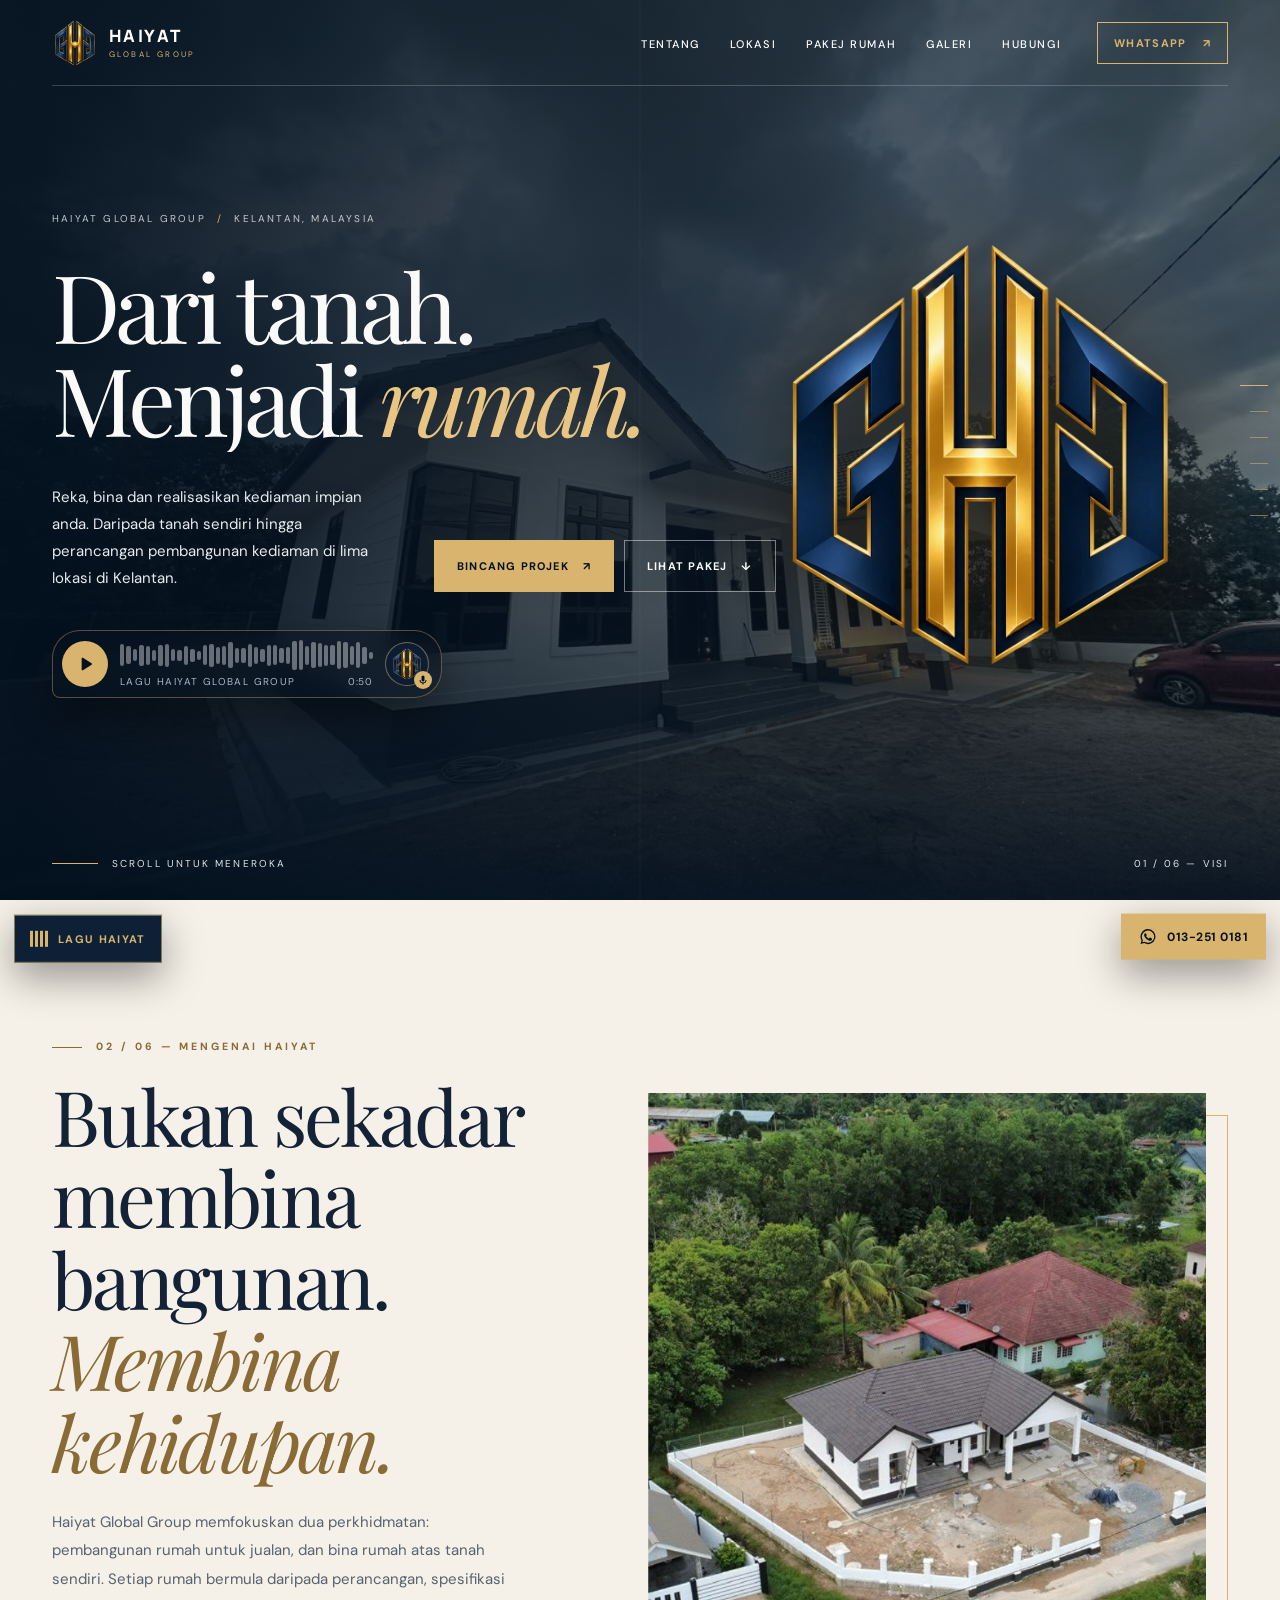
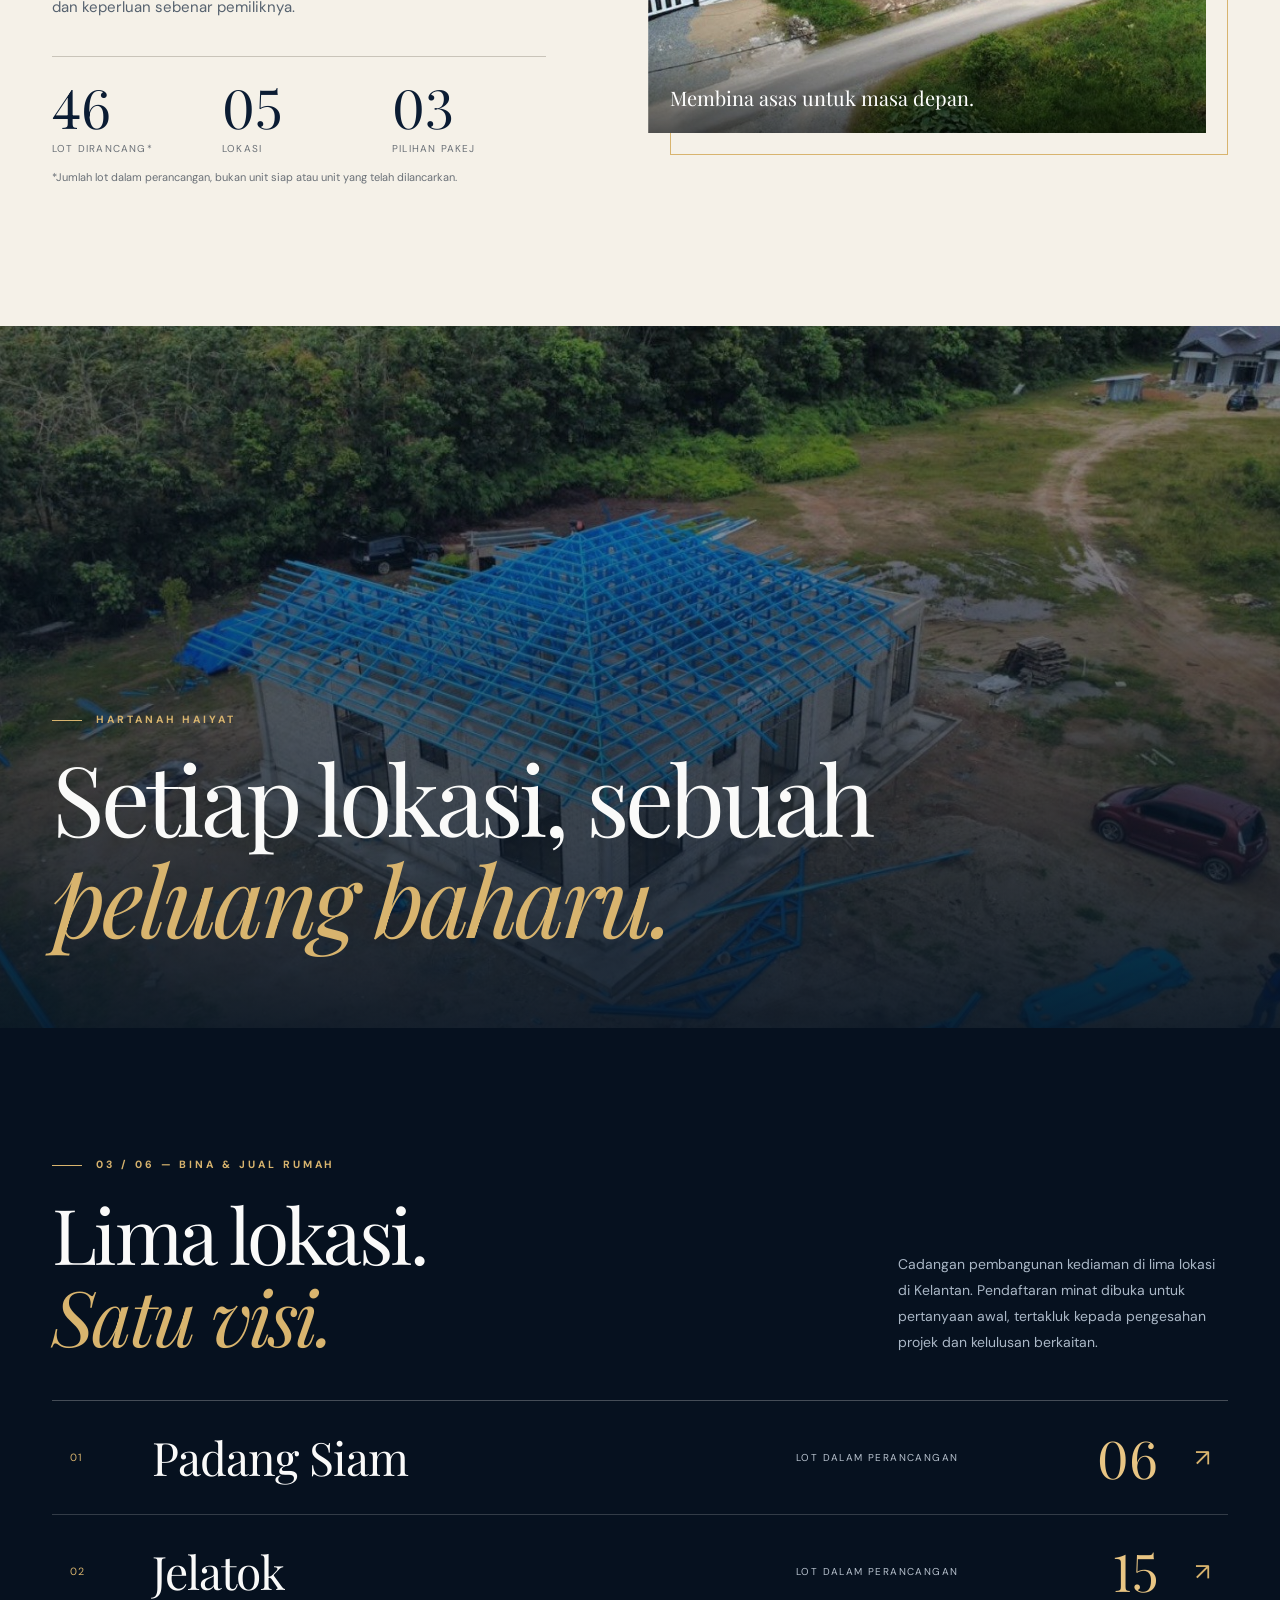
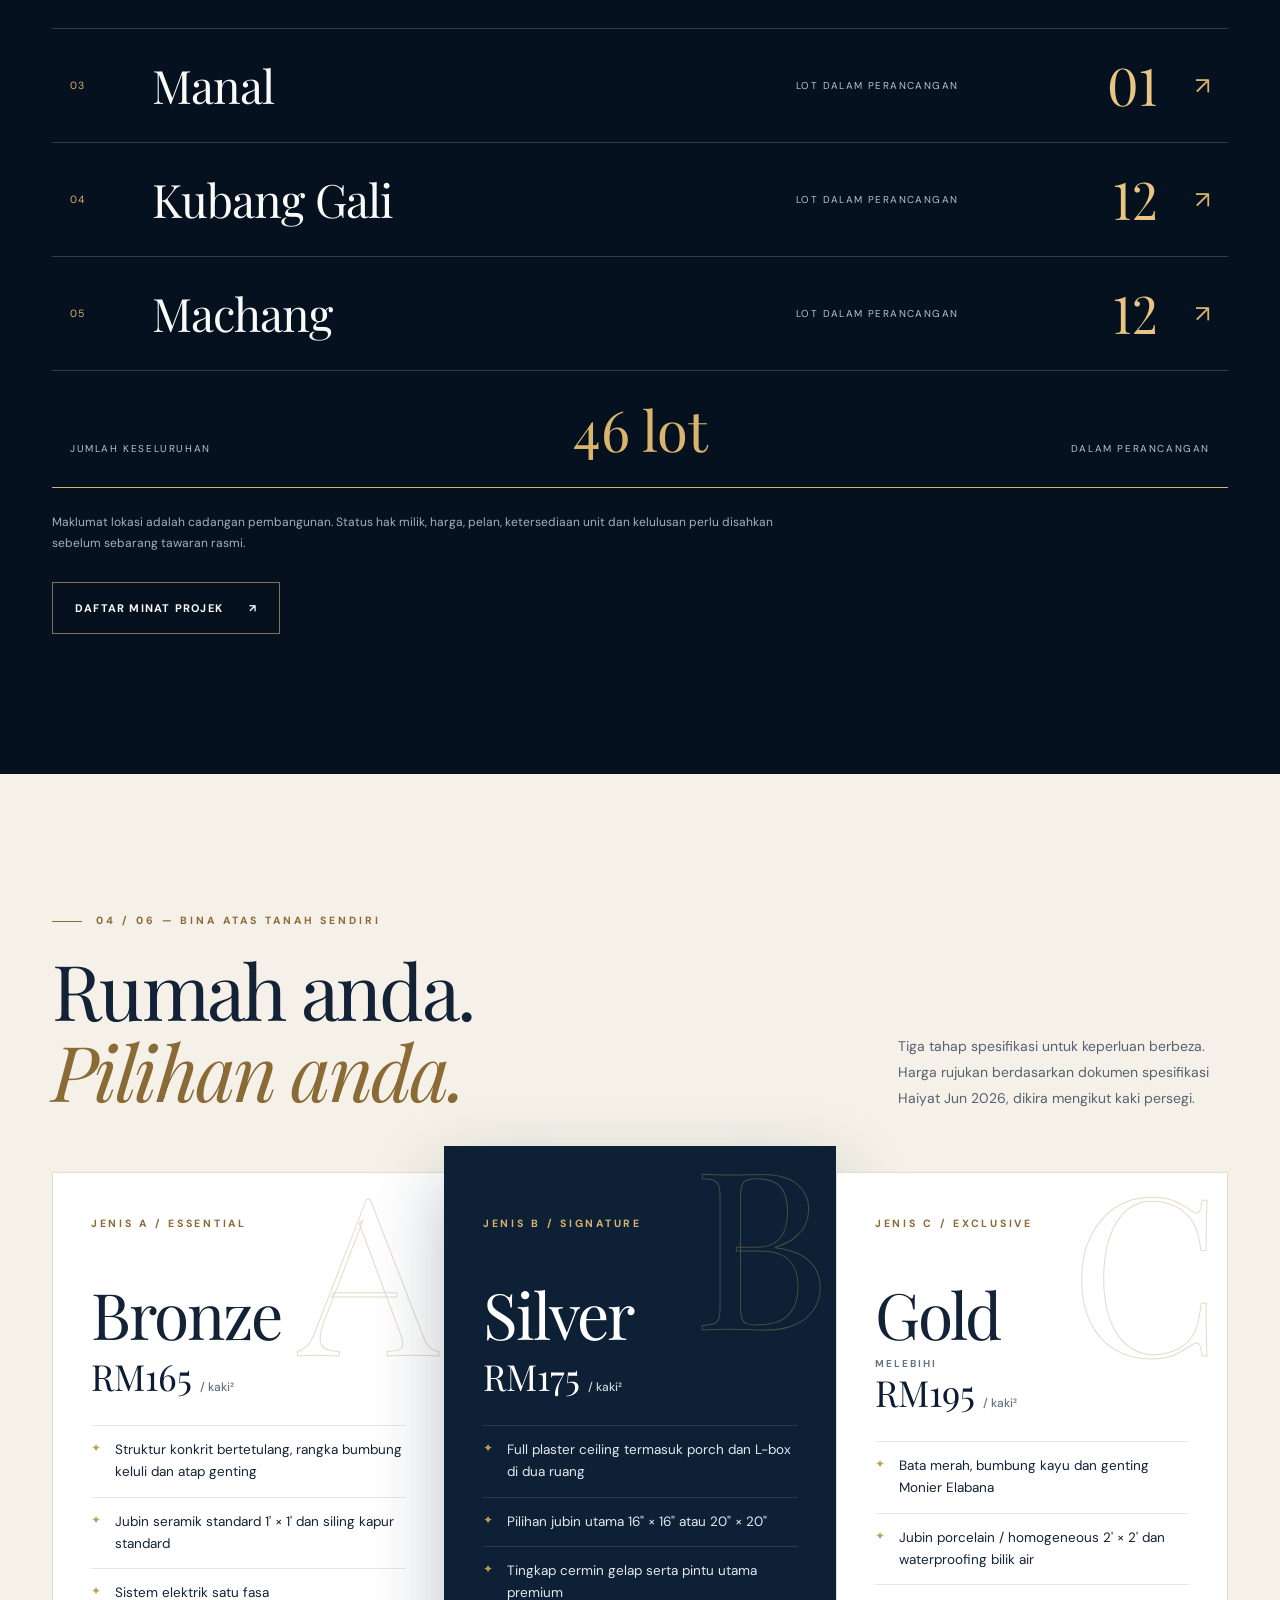
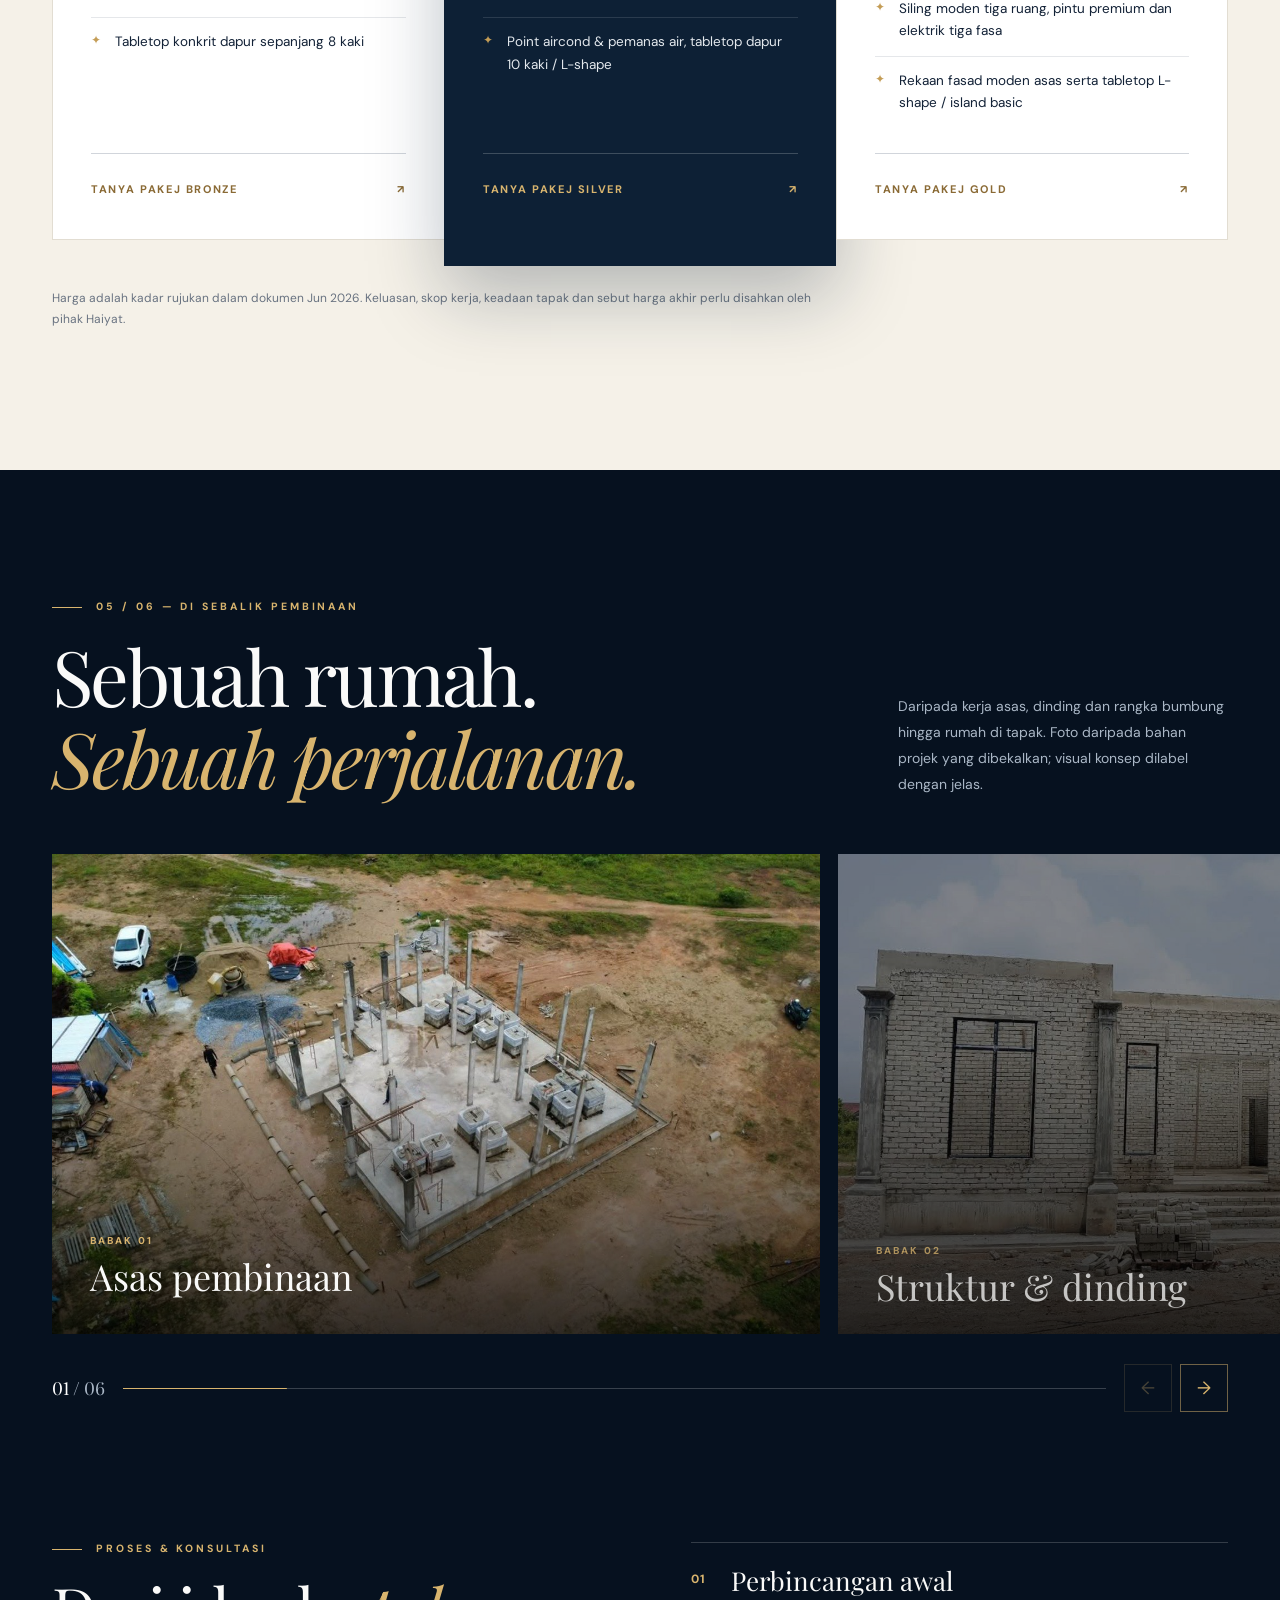
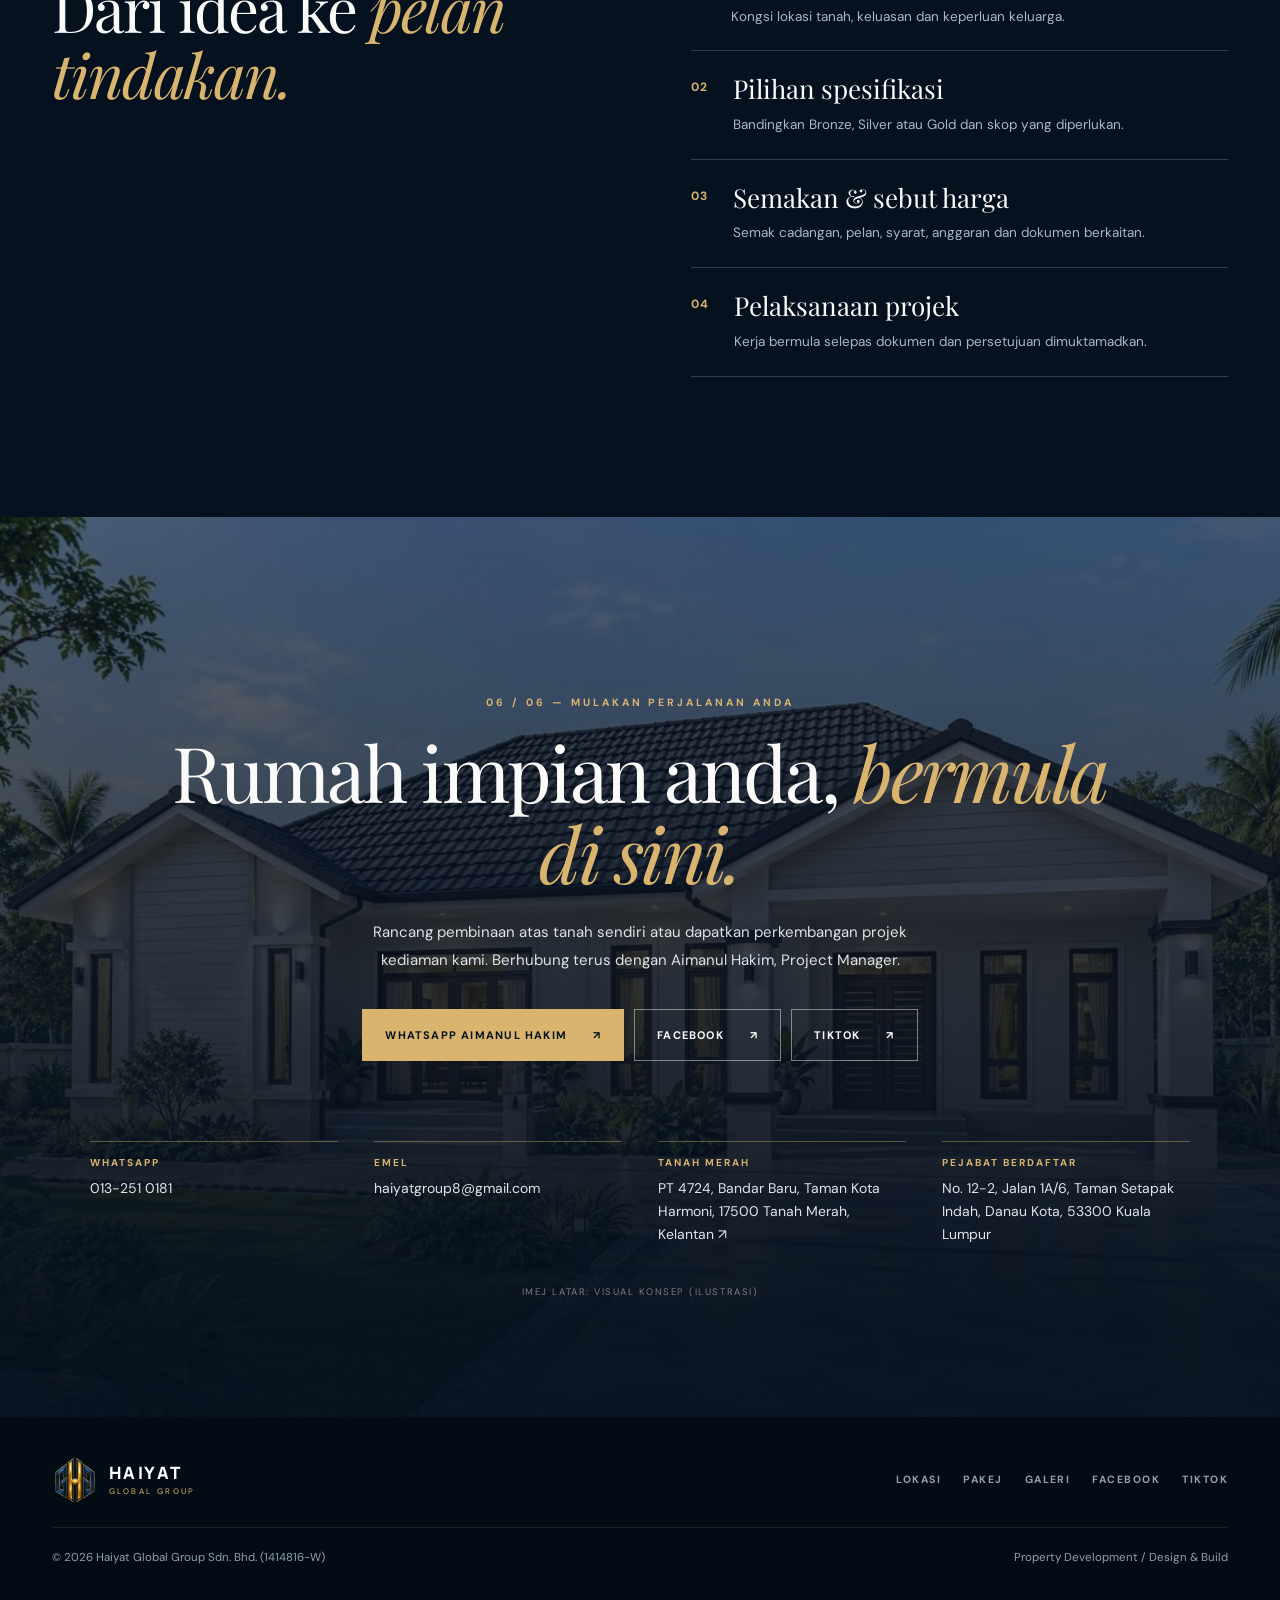
==== commit 17e691e2: "Pendekkan lagu voice note kepada 50 saat - Lagu dipotong kepada 50 saat dengan fade-out 3 saat (OGG " ====
--- a/index.html
+++ b/index.html
@@ -136,10 +136,10 @@
       </button>
       <div class="vn-body">
         <div class="vn-wave" id="vn-wave">
-          <span class="vn-bars" aria-hidden="true"><i style="--h:65%"></i><i style="--h:41%"></i><i style="--h:48%"></i><i style="--h:58%"></i><i style="--h:31%"></i><i style="--h:73%"></i><i style="--h:37%"></i><i style="--h:35%"></i><i style="--h:51%"></i><i style="--h:23%"></i><i style="--h:54%"></i><i style="--h:65%"></i><i style="--h:40%"></i><i style="--h:77%"></i><i style="--h:41%"></i><i style="--h:52%"></i><i style="--h:56%"></i><i style="--h:40%"></i><i style="--h:58%"></i><i style="--h:55%"></i><i style="--h:41%"></i><i style="--h:83%"></i><i style="--h:74%"></i><i style="--h:67%"></i><i style="--h:71%"></i><i style="--h:56%"></i><i style="--h:70%"></i><i style="--h:78%"></i><i style="--h:56%"></i><i style="--h:77%"></i><i style="--h:82%"></i><i style="--h:57%"></i><i style="--h:54%"></i><i style="--h:45%"></i><i style="--h:70%"></i><i style="--h:54%"></i><i style="--h:61%"></i><i style="--h:100%"></i><i style="--h:12%"></i><i style="--h:12%"></i></span>
-          <input type="range" class="vn-seek" id="vn-seek" min="0" max="64" step="0.1" value="0" aria-label="Kedudukan lagu">
+          <span class="vn-bars" aria-hidden="true"><i style="--h:74%"></i><i style="--h:61%"></i><i style="--h:39%"></i><i style="--h:72%"></i><i style="--h:62%"></i><i style="--h:35%"></i><i style="--h:70%"></i><i style="--h:78%"></i><i style="--h:39%"></i><i style="--h:35%"></i><i style="--h:63%"></i><i style="--h:43%"></i><i style="--h:29%"></i><i style="--h:67%"></i><i style="--h:78%"></i><i style="--h:56%"></i><i style="--h:63%"></i><i style="--h:87%"></i><i style="--h:48%"></i><i style="--h:50%"></i><i style="--h:75%"></i><i style="--h:58%"></i><i style="--h:45%"></i><i style="--h:71%"></i><i style="--h:66%"></i><i style="--h:50%"></i><i style="--h:55%"></i><i style="--h:97%"></i><i style="--h:100%"></i><i style="--h:63%"></i><i style="--h:86%"></i><i style="--h:81%"></i><i style="--h:69%"></i><i style="--h:66%"></i><i style="--h:93%"></i><i style="--h:86%"></i><i style="--h:64%"></i><i style="--h:87%"></i><i style="--h:56%"></i><i style="--h:25%"></i></span>
+          <input type="range" class="vn-seek" id="vn-seek" min="0" max="50" step="0.1" value="0" aria-label="Kedudukan lagu">
         </div>
-        <div class="vn-meta"><span class="vn-title">Lagu Haiyat Global Group</span><span class="vn-time" id="vn-time">1:04</span></div>
+        <div class="vn-meta"><span class="vn-title">Lagu Haiyat Global Group</span><span class="vn-time" id="vn-time">0:50</span></div>
       </div>
       <span class="vn-avatar" aria-hidden="true"><img src="assets/logo-ghg-128.png" width="128" height="128" alt=""><svg viewBox="0 0 24 24"><path fill="currentColor" d="M12 15a3 3 0 0 0 3-3V6a3 3 0 1 0-6 0v6a3 3 0 0 0 3 3Zm5-3a5 5 0 0 1-10 0H5a7 7 0 0 0 6 6.92V21h2v-2.08A7 7 0 0 0 19 12h-2Z"/></svg></span>
       <audio id="vn-audio" preload="auto" loop>
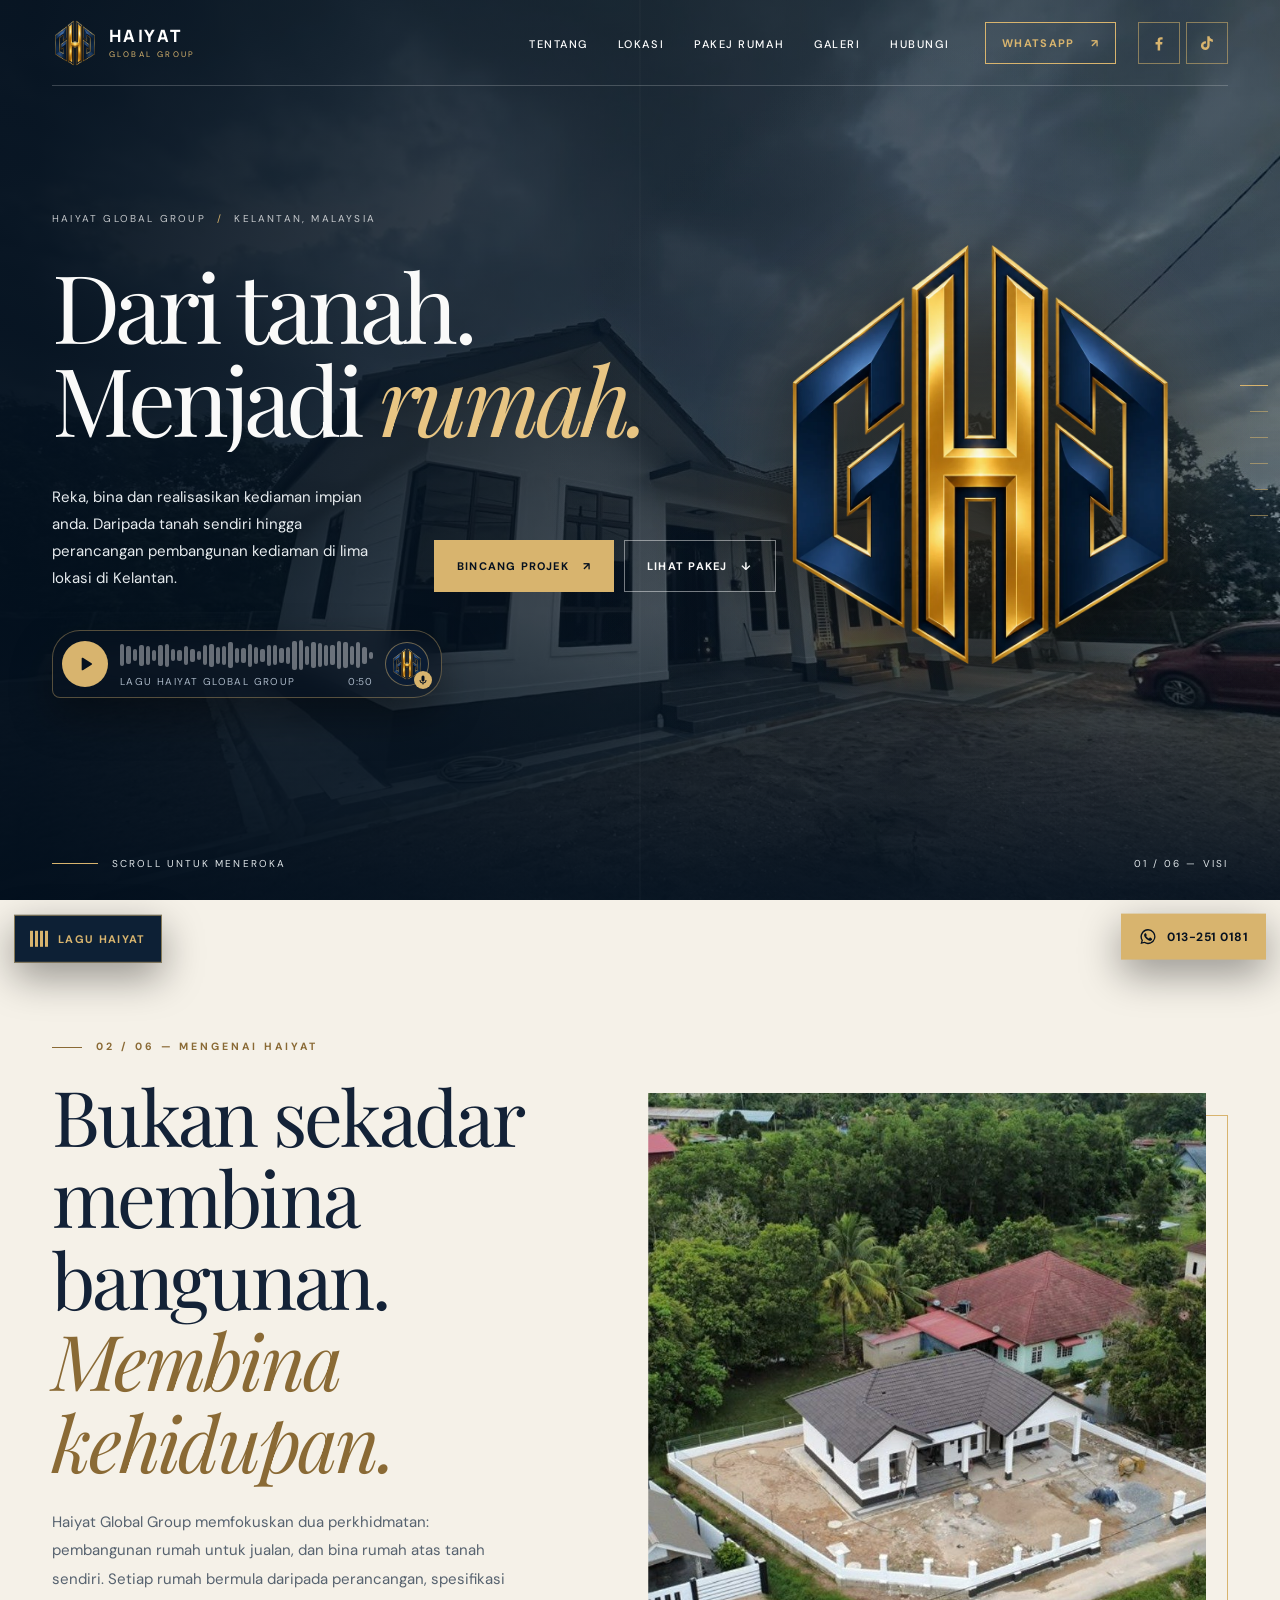
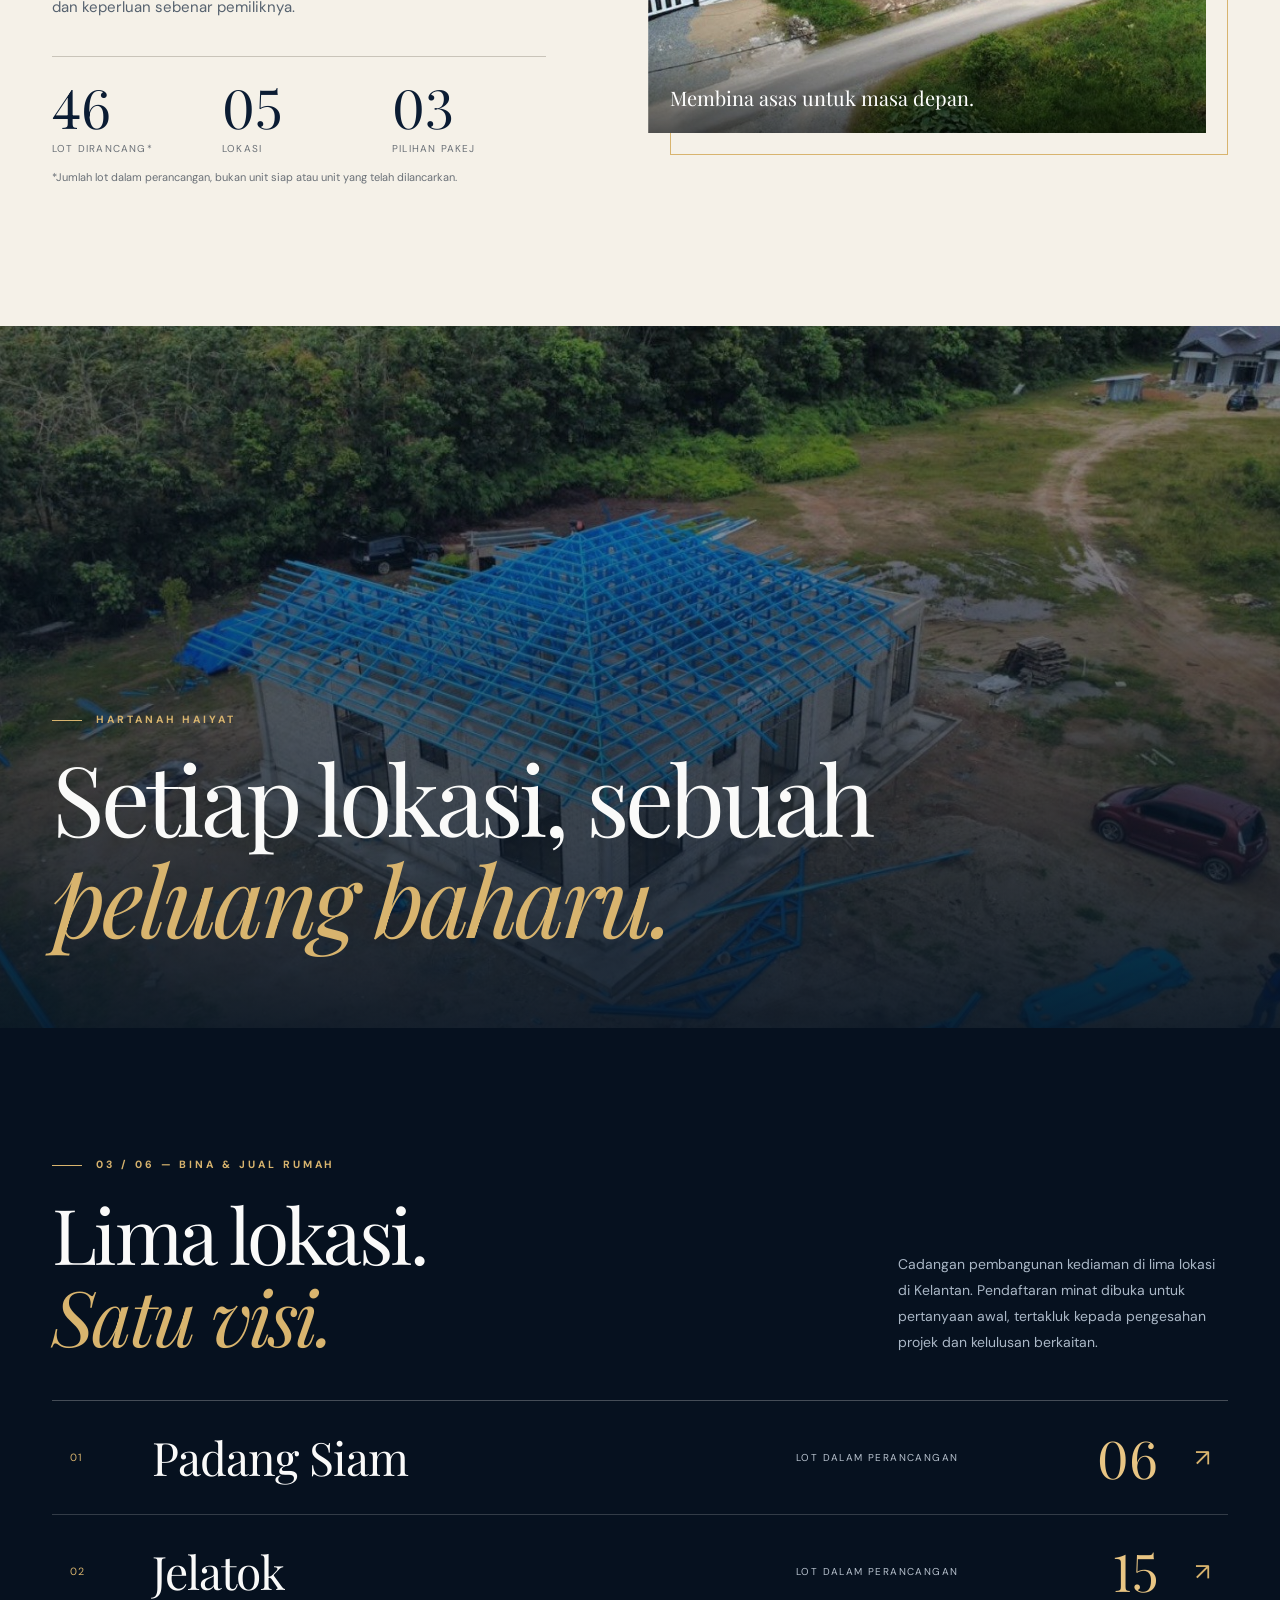
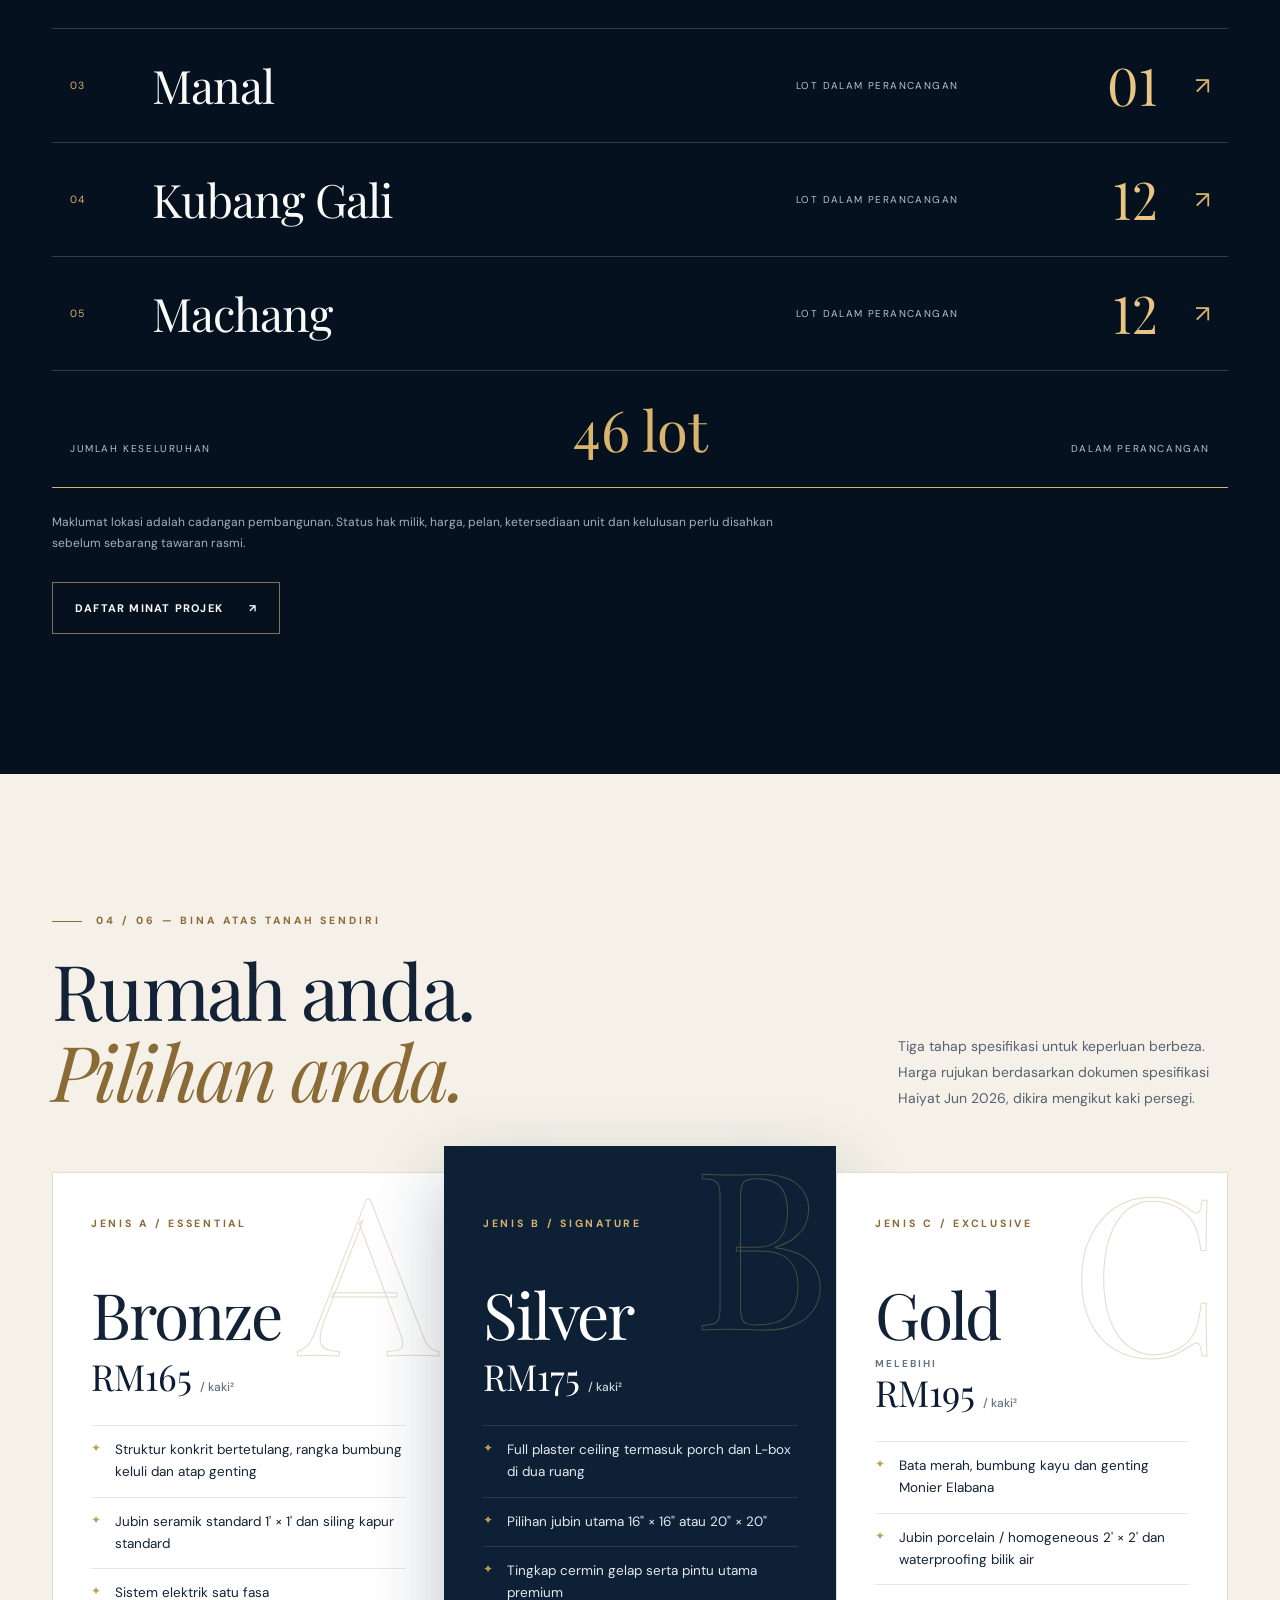
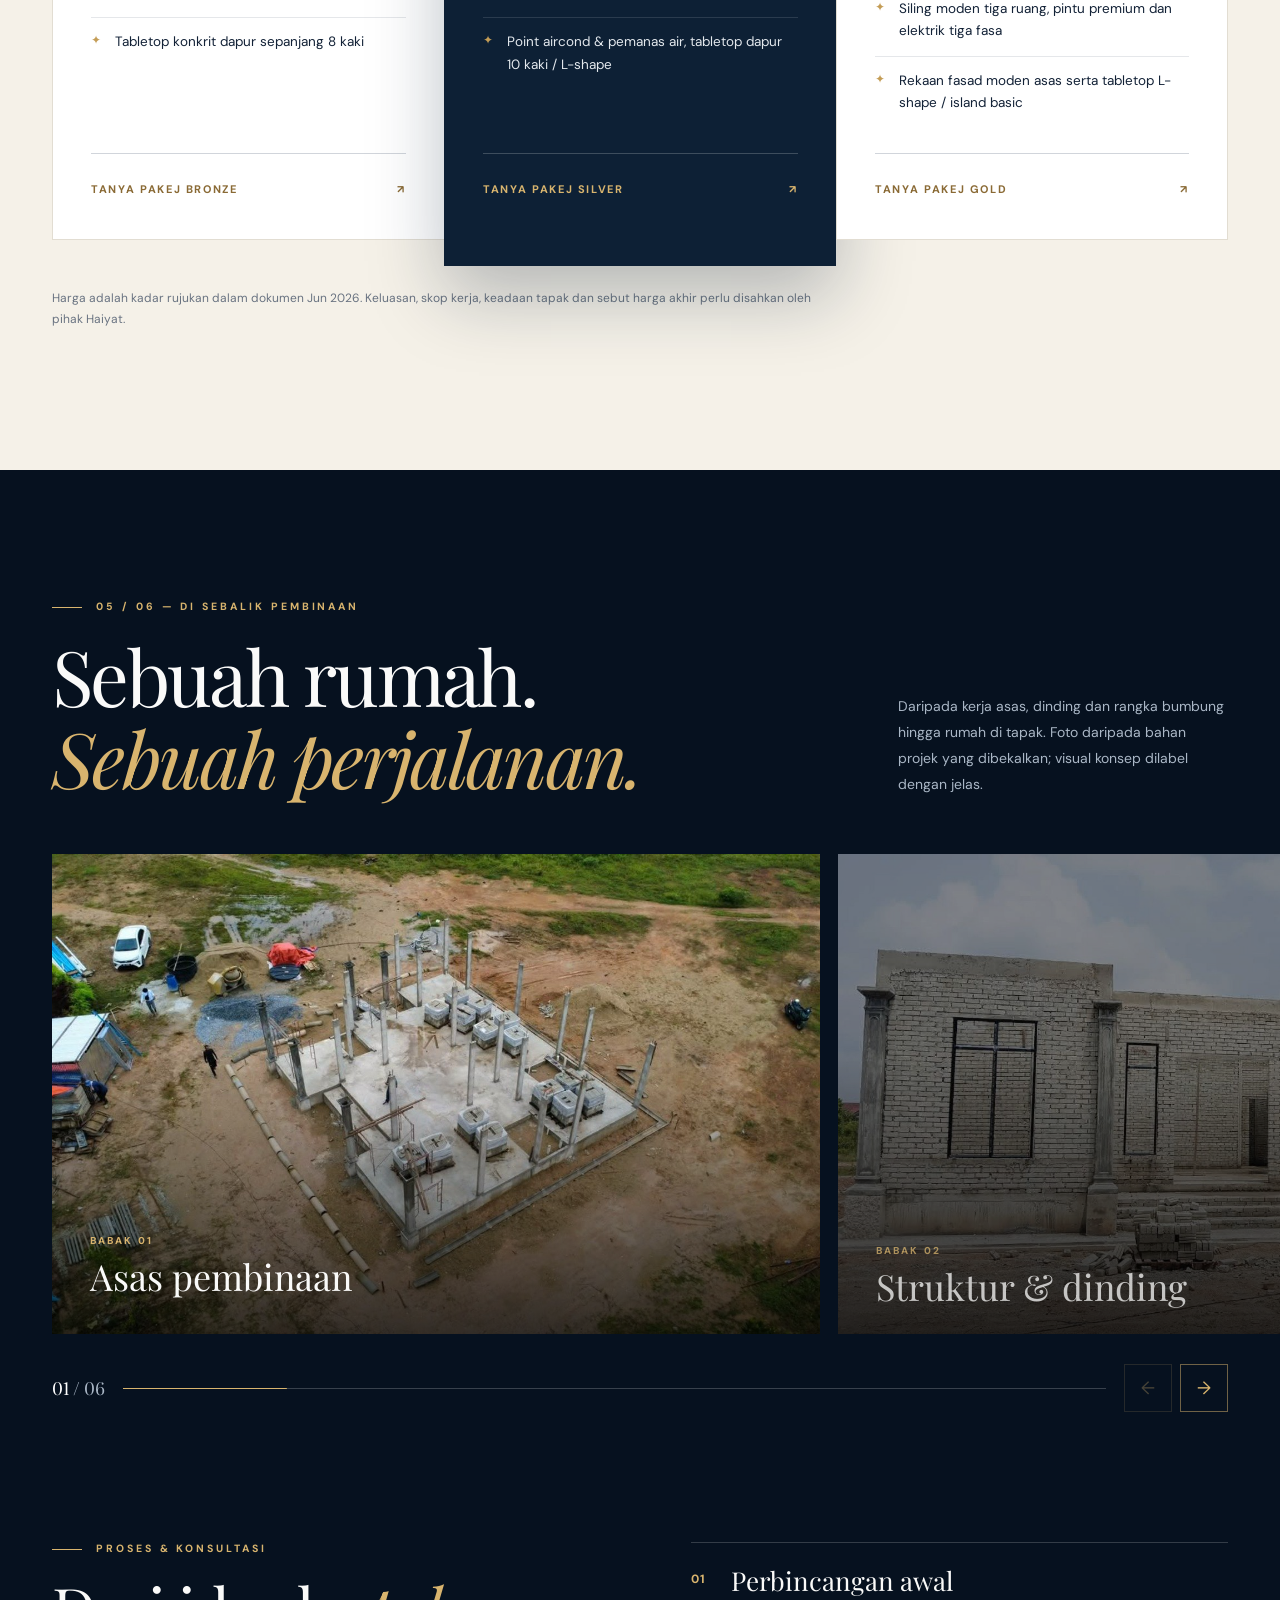
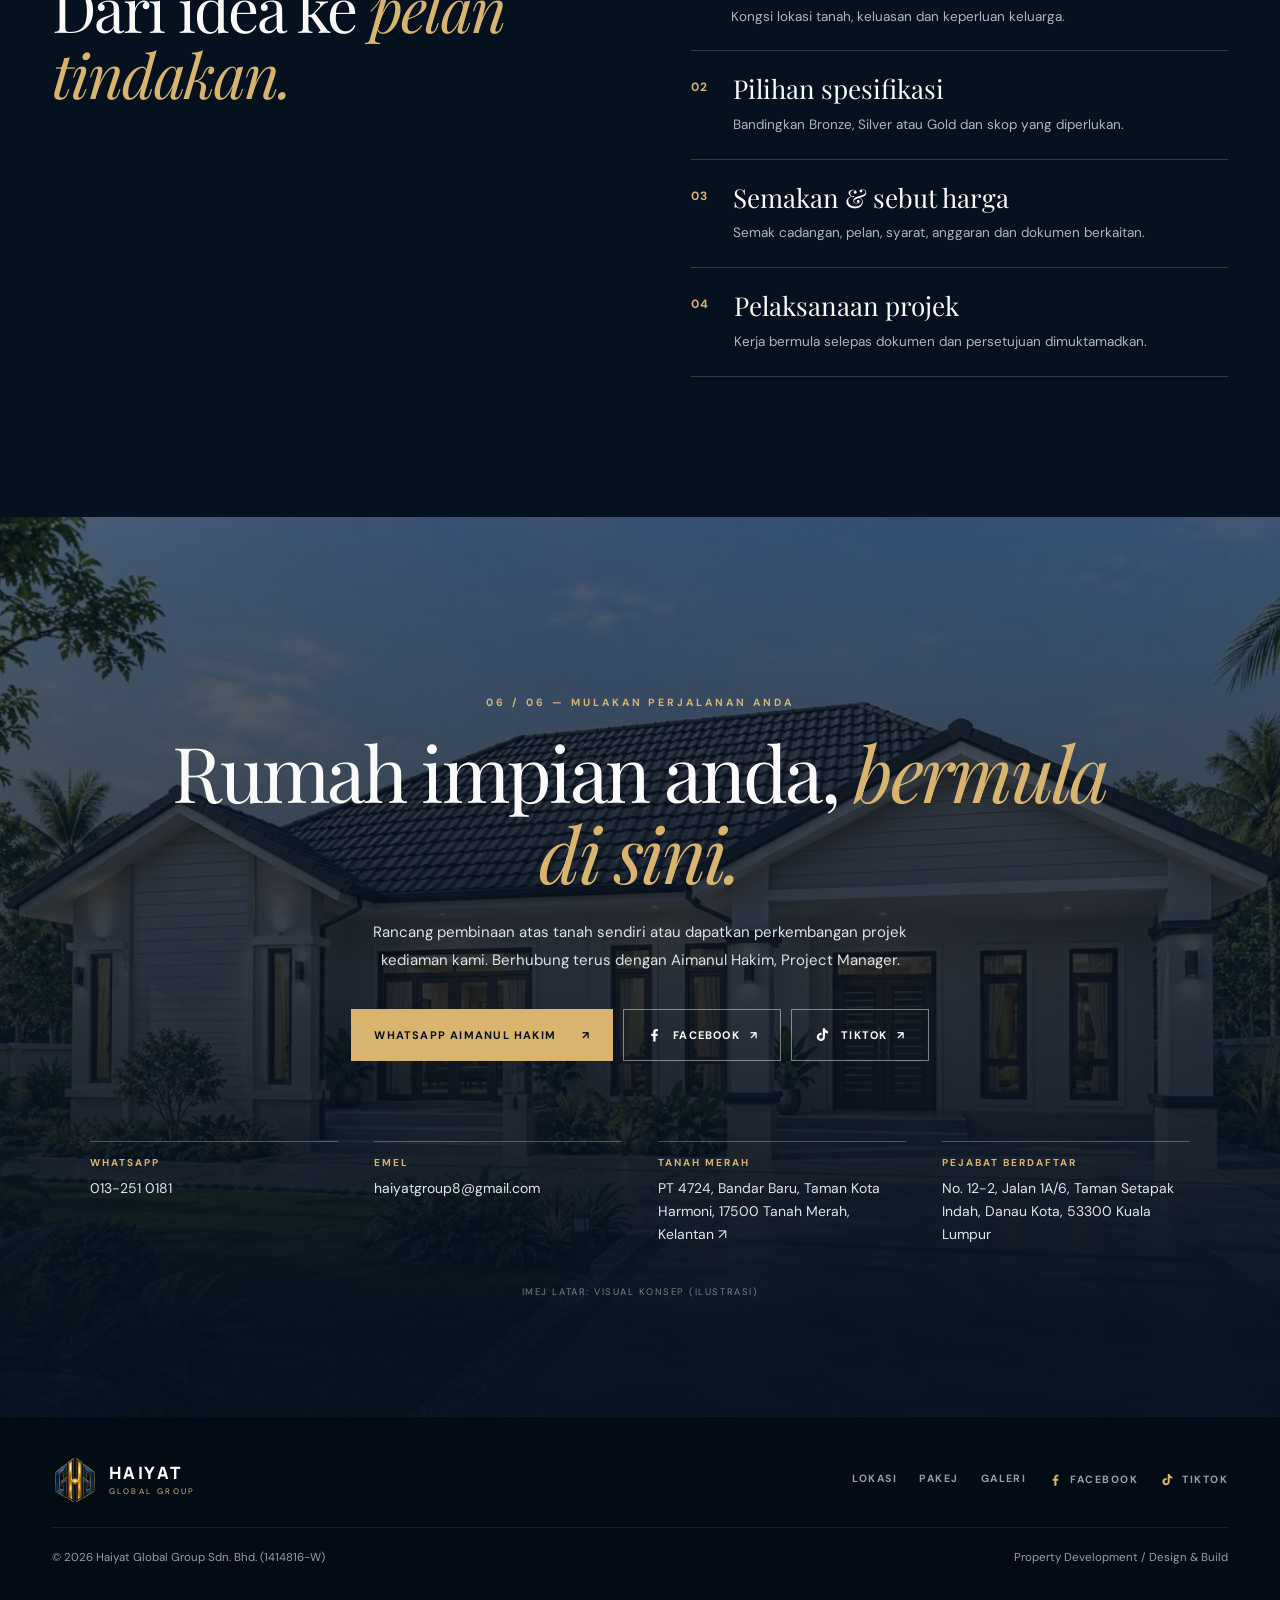
==== commit c0b2f30c: "Paparkan Facebook dan TikTok dengan jelas - Ikon Facebook dan TikTok di bar atas (sentiasa kelihatan" ====
--- a/index.html
+++ b/index.html
@@ -72,6 +72,10 @@
       <img class="logomark" src="assets/logo-ghg-128.png" width="128" height="128" alt="" aria-hidden="true">
       <span class="logotext"><strong>HAIYAT</strong><small>GLOBAL GROUP</small></span>
     </a>
+    <div class="top-social">
+      <a href="https://www.facebook.com/share/1T1wADJpf8/" target="_blank" rel="noopener" aria-label="Facebook Haiyat Global Group"><svg class="ico" viewBox="0 0 24 24" aria-hidden="true"><path fill="currentColor" d="M13.5 22v-8h2.7l.4-3.2h-3.1V8.8c0-.9.3-1.5 1.6-1.5h1.7V4.4c-.3 0-1.3-.1-2.5-.1-2.5 0-4.1 1.5-4.1 4.2v2.3H7.4V14h2.8v8h3.3Z"/></svg></a>
+      <a href="https://www.tiktok.com/@haiyatgroup" target="_blank" rel="noopener" aria-label="TikTok Haiyat Global Group (@haiyatgroup)"><svg class="ico" viewBox="0 0 24 24" aria-hidden="true"><path fill="currentColor" d="M16.6 5.8A4.3 4.3 0 0 1 15.5 3h-3.1v12.4a2.6 2.6 0 1 1-2.6-2.6c.3 0 .5 0 .8.1V9.7a5.8 5.8 0 1 0 4.9 5.7V9.1a7.4 7.4 0 0 0 4.3 1.4V7.4a4.3 4.3 0 0 1-3.2-1.6Z"/></svg></a>
+    </div>
     <button class="menu-btn" id="menu-btn" type="button" aria-expanded="false" aria-controls="site-nav">
       <span class="menu-label">Menu</span><span class="menu-lines" aria-hidden="true"><i></i><i></i></span>
     </button>
@@ -84,6 +88,10 @@
         <li><a href="#hubungi"><span class="idx">06</span>Hubungi</a></li>
       </ol>
       <a class="nav-cta wa-link" href="https://wa.me/60132510181" target="_blank" rel="noopener" data-message="Assalamualaikum Encik Aimanul Hakim, saya ingin bertanya tentang perkhidmatan Haiyat Global Group.">WhatsApp <span class="nav-cta-num">013-251 0181</span> <span aria-hidden="true">↗</span></a>
+      <div class="nav-social">
+        <a href="https://www.facebook.com/share/1T1wADJpf8/" target="_blank" rel="noopener"><svg class="ico" viewBox="0 0 24 24" aria-hidden="true"><path fill="currentColor" d="M13.5 22v-8h2.7l.4-3.2h-3.1V8.8c0-.9.3-1.5 1.6-1.5h1.7V4.4c-.3 0-1.3-.1-2.5-.1-2.5 0-4.1 1.5-4.1 4.2v2.3H7.4V14h2.8v8h3.3Z"/></svg>Facebook</a>
+        <a href="https://www.tiktok.com/@haiyatgroup" target="_blank" rel="noopener"><svg class="ico" viewBox="0 0 24 24" aria-hidden="true"><path fill="currentColor" d="M16.6 5.8A4.3 4.3 0 0 1 15.5 3h-3.1v12.4a2.6 2.6 0 1 1-2.6-2.6c.3 0 .5 0 .8.1V9.7a5.8 5.8 0 1 0 4.9 5.7V9.1a7.4 7.4 0 0 0 4.3 1.4V7.4a4.3 4.3 0 0 1-3.2-1.6Z"/></svg>TikTok</a>
+      </div>
       <p class="nav-foot">Tanah Merah, Kelantan · <a href="mailto:haiyatgroup8@gmail.com">haiyatgroup8@gmail.com</a></p>
     </nav>
   </div>
@@ -346,8 +354,8 @@
     <p class="closing-lead reveal">Rancang pembinaan atas tanah sendiri atau dapatkan perkembangan projek kediaman kami. Berhubung terus dengan Aimanul Hakim, Project Manager.</p>
     <div class="closing-actions reveal">
       <a class="btn btn-gold wa-link" href="https://wa.me/60132510181" target="_blank" rel="noopener" data-message="Assalamualaikum Encik Aimanul Hakim. Saya berminat untuk berbincang tentang projek rumah dengan Haiyat Global Group.">WhatsApp Aimanul Hakim <span aria-hidden="true">↗</span></a>
-      <a class="btn btn-ghost" href="https://www.facebook.com/share/1T1wADJpf8/" target="_blank" rel="noopener">Facebook <span aria-hidden="true">↗</span></a>
-      <a class="btn btn-ghost" href="https://www.tiktok.com/@haiyatgroup" target="_blank" rel="noopener">TikTok <span aria-hidden="true">↗</span></a>
+      <a class="btn btn-ghost btn-social" href="https://www.facebook.com/share/1T1wADJpf8/" target="_blank" rel="noopener"><svg class="ico" viewBox="0 0 24 24" aria-hidden="true"><path fill="currentColor" d="M13.5 22v-8h2.7l.4-3.2h-3.1V8.8c0-.9.3-1.5 1.6-1.5h1.7V4.4c-.3 0-1.3-.1-2.5-.1-2.5 0-4.1 1.5-4.1 4.2v2.3H7.4V14h2.8v8h3.3Z"/></svg>Facebook <span aria-hidden="true">↗</span></a>
+      <a class="btn btn-ghost btn-social" href="https://www.tiktok.com/@haiyatgroup" target="_blank" rel="noopener"><svg class="ico" viewBox="0 0 24 24" aria-hidden="true"><path fill="currentColor" d="M16.6 5.8A4.3 4.3 0 0 1 15.5 3h-3.1v12.4a2.6 2.6 0 1 1-2.6-2.6c.3 0 .5 0 .8.1V9.7a5.8 5.8 0 1 0 4.9 5.7V9.1a7.4 7.4 0 0 0 4.3 1.4V7.4a4.3 4.3 0 0 1-3.2-1.6Z"/></svg>TikTok <span aria-hidden="true">↗</span></a>
     </div>
     <address class="contact-grid reveal">
       <div><span>WhatsApp</span><a class="wa-link" href="https://wa.me/60132510181" target="_blank" rel="noopener" data-message="Assalamualaikum, saya ingin bertanya tentang Haiyat Global Group.">013-251 0181</a></div>
@@ -365,8 +373,8 @@
     <a class="logo" href="#utama"><img class="logomark" src="assets/logo-ghg-128.png" width="128" height="128" alt="" aria-hidden="true"><span class="logotext"><strong>HAIYAT</strong><small>GLOBAL GROUP</small></span></a>
     <nav class="foot-links" aria-label="Pautan footer">
       <a href="#lokasi">Lokasi</a><a href="#pakej">Pakej</a><a href="#pembinaan">Galeri</a>
-      <a href="https://www.facebook.com/share/1T1wADJpf8/" target="_blank" rel="noopener">Facebook</a>
-      <a href="https://www.tiktok.com/@haiyatgroup" target="_blank" rel="noopener">TikTok</a>
+      <a class="foot-social" href="https://www.facebook.com/share/1T1wADJpf8/" target="_blank" rel="noopener"><svg class="ico" viewBox="0 0 24 24" aria-hidden="true"><path fill="currentColor" d="M13.5 22v-8h2.7l.4-3.2h-3.1V8.8c0-.9.3-1.5 1.6-1.5h1.7V4.4c-.3 0-1.3-.1-2.5-.1-2.5 0-4.1 1.5-4.1 4.2v2.3H7.4V14h2.8v8h3.3Z"/></svg>Facebook</a>
+      <a class="foot-social" href="https://www.tiktok.com/@haiyatgroup" target="_blank" rel="noopener"><svg class="ico" viewBox="0 0 24 24" aria-hidden="true"><path fill="currentColor" d="M16.6 5.8A4.3 4.3 0 0 1 15.5 3h-3.1v12.4a2.6 2.6 0 1 1-2.6-2.6c.3 0 .5 0 .8.1V9.7a5.8 5.8 0 1 0 4.9 5.7V9.1a7.4 7.4 0 0 0 4.3 1.4V7.4a4.3 4.3 0 0 1-3.2-1.6Z"/></svg>TikTok</a>
     </nav>
     <p class="foot-copy"><span>© <span id="year">2026</span> Haiyat Global Group Sdn. Bhd. (1414816-W)</span><span>Property Development / Design &amp; Build</span></p>
   </div>
--- a/css/style.css
+++ b/css/style.css
@@ -324,6 +324,25 @@
 @media (min-width:700px){.vn-mini-label{display:inline}.voice-note{margin-top:30px}}
 @media (min-width:1024px){.voice-note{margin-top:38px}}
 
+
+/* ---------- Media sosial ---------- */
+.ico{width:18px;height:18px;flex:0 0 auto}
+.top-social{position:relative;z-index:2;display:flex;gap:6px;margin-left:auto;margin-right:14px}
+.top-social a{width:38px;height:38px;display:grid;place-items:center;border:1px solid rgba(216,180,110,.55);color:var(--gold);transition:background .25s,color .25s}
+.top-social a:hover{background:var(--gold);color:var(--night)}
+.nav-social{display:flex;gap:10px;margin-top:12px}
+.nav-social a{flex:1;display:flex;align-items:center;justify-content:center;gap:10px;min-height:50px;border:1px solid rgba(255,255,255,.25);font-size:11px;font-weight:700;letter-spacing:.12em;text-transform:uppercase}
+.nav-social a:hover{border-color:var(--gold);color:var(--gold)}
+.btn-social{justify-content:center;gap:10px}
+.btn-social .ico{width:17px;height:17px}
+.foot-social{display:inline-flex;align-items:center;gap:7px}
+.foot-social .ico{width:15px;height:15px;color:var(--gold)}
+@media (min-width:1024px){
+  .site-nav{margin-left:auto}
+  .nav-social{display:none}
+  .top-social{order:2;margin:0 0 0 22px}
+  .top-social a{width:42px;height:42px}
+}
 /* =====================================================================
    TABLET ≥ 700px
    ===================================================================== */
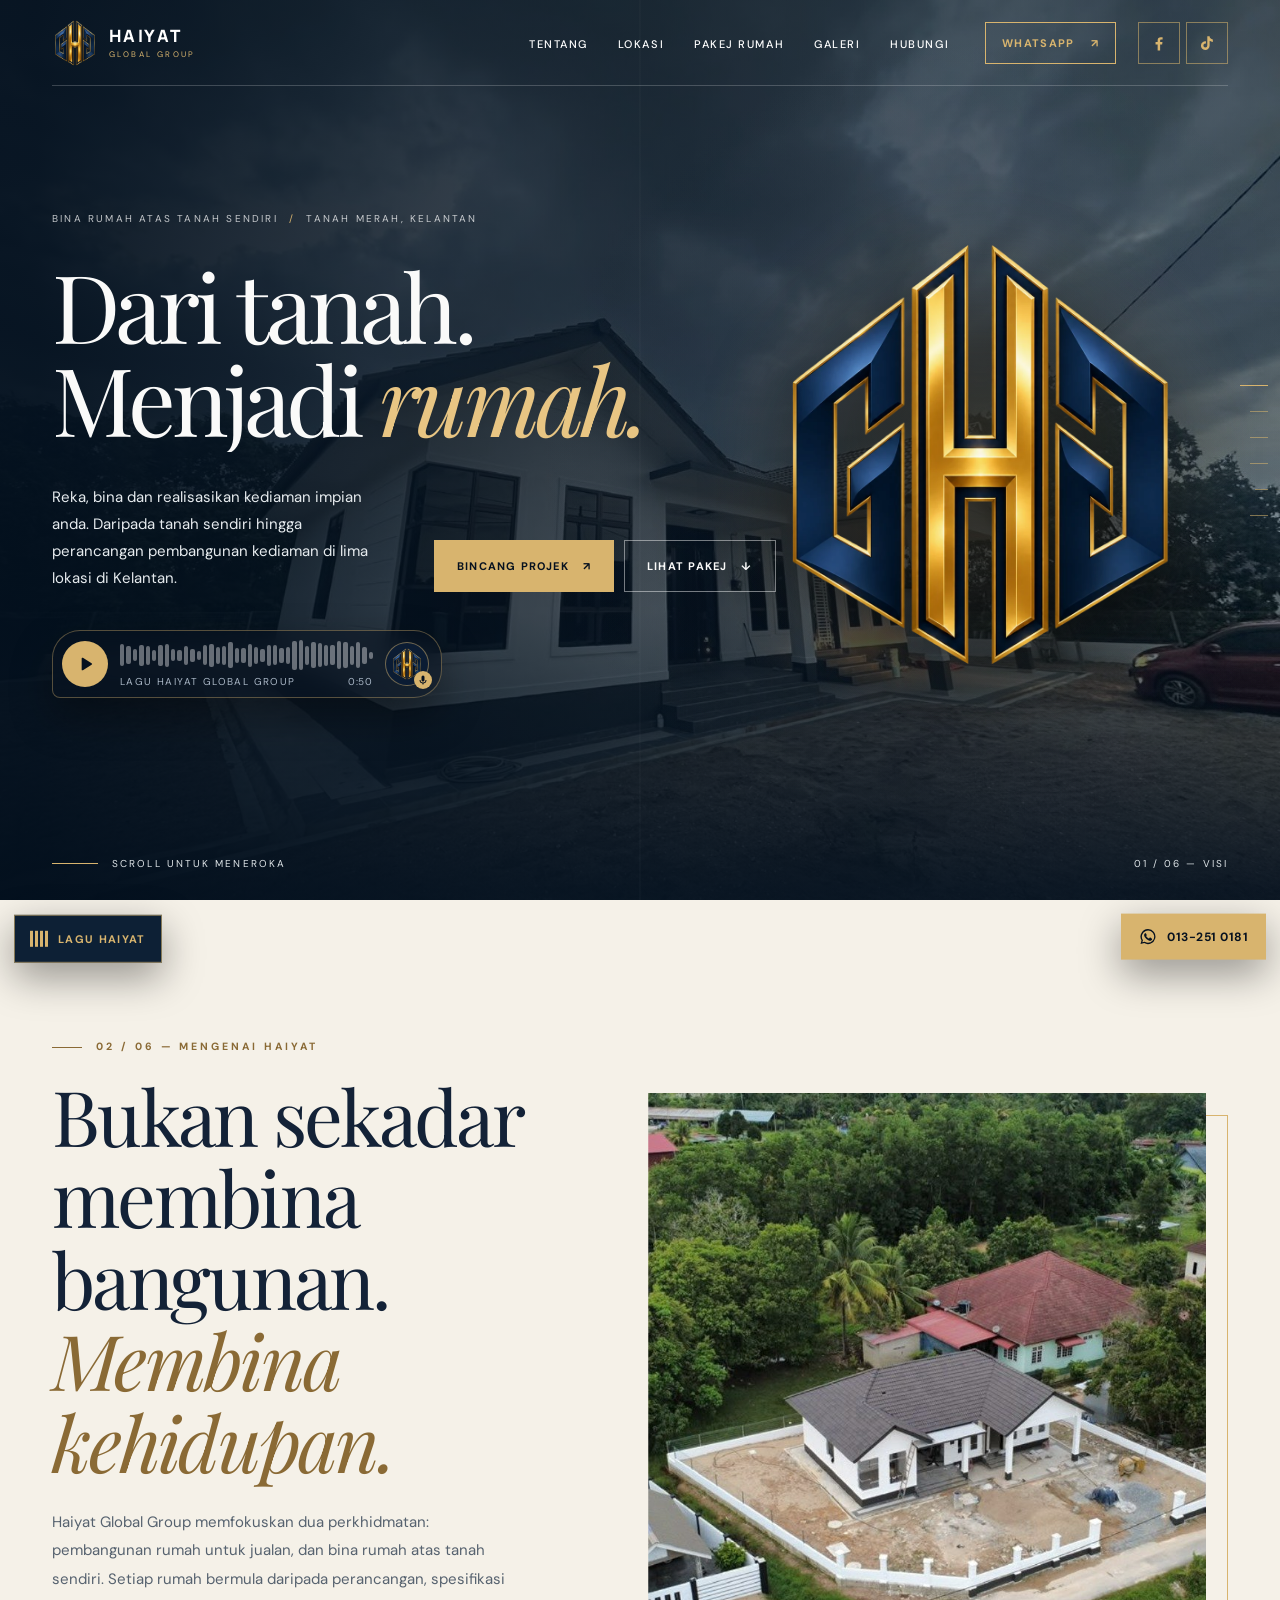
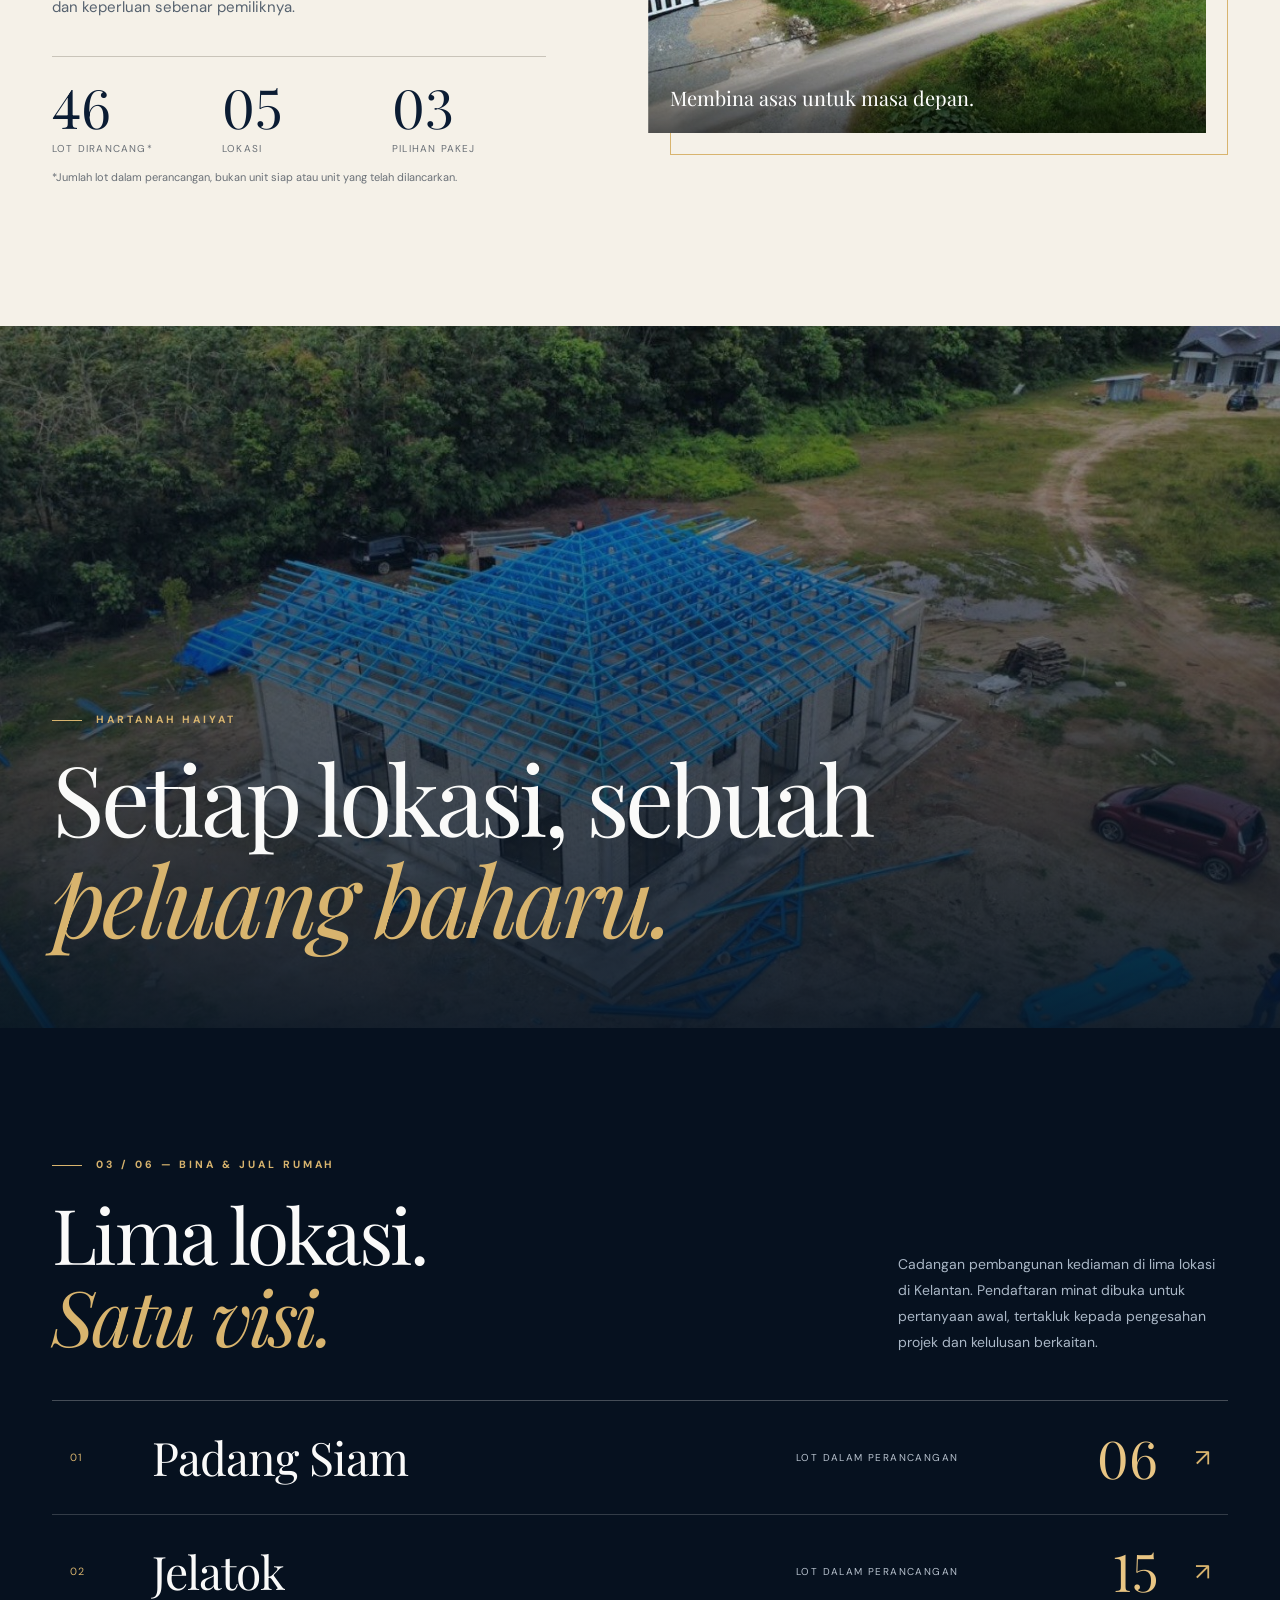
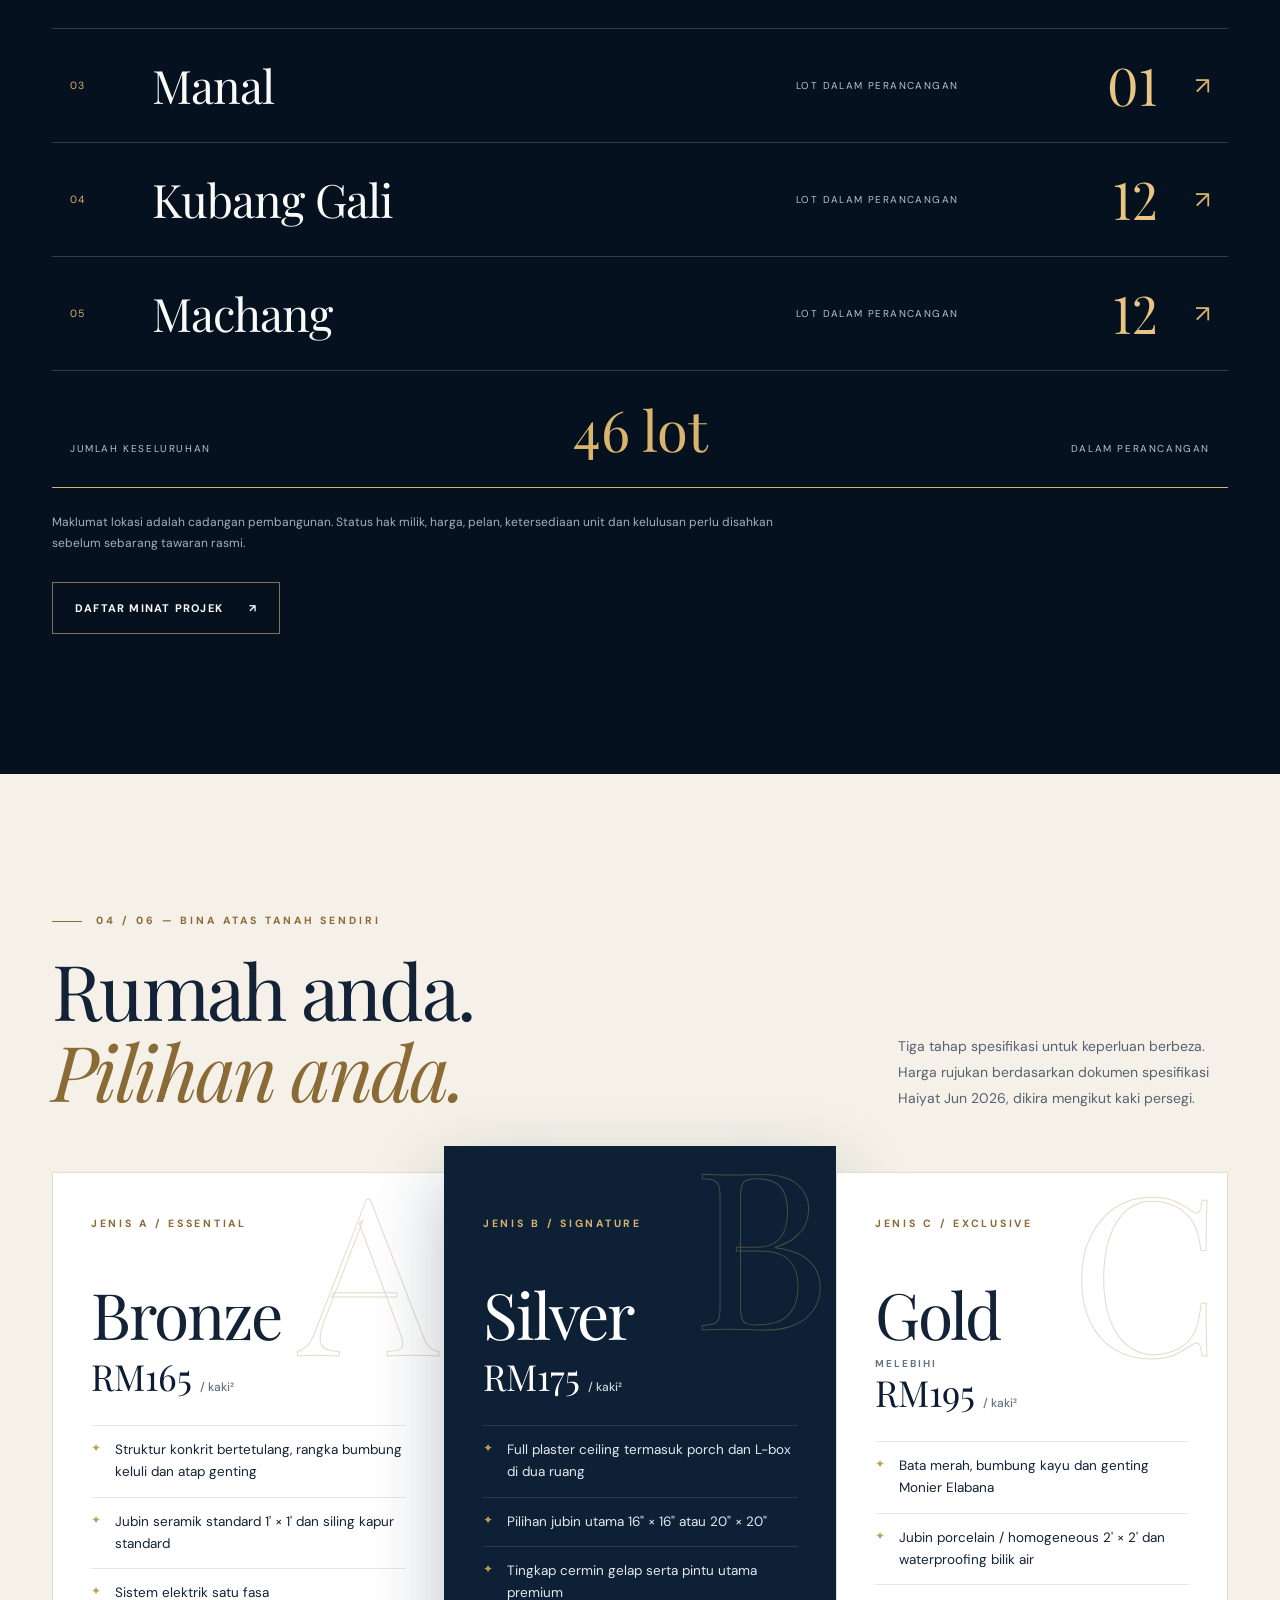
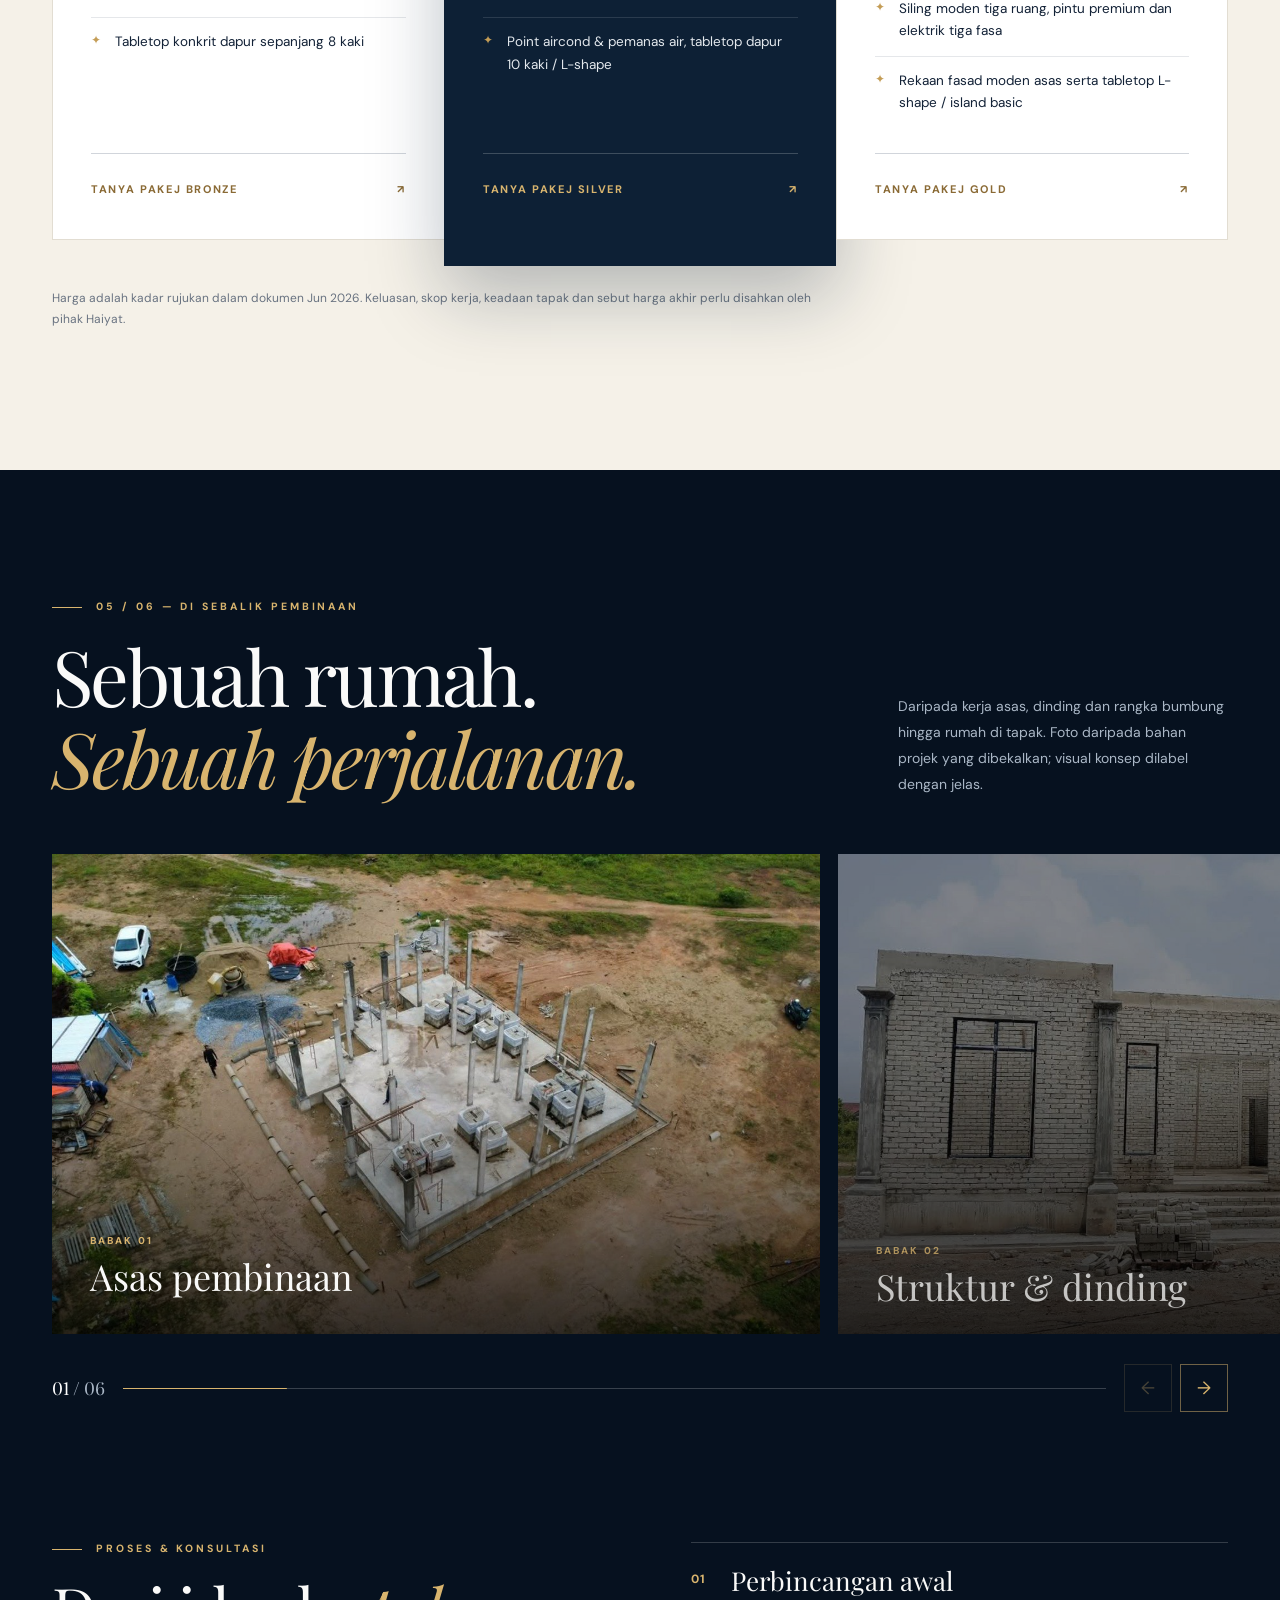
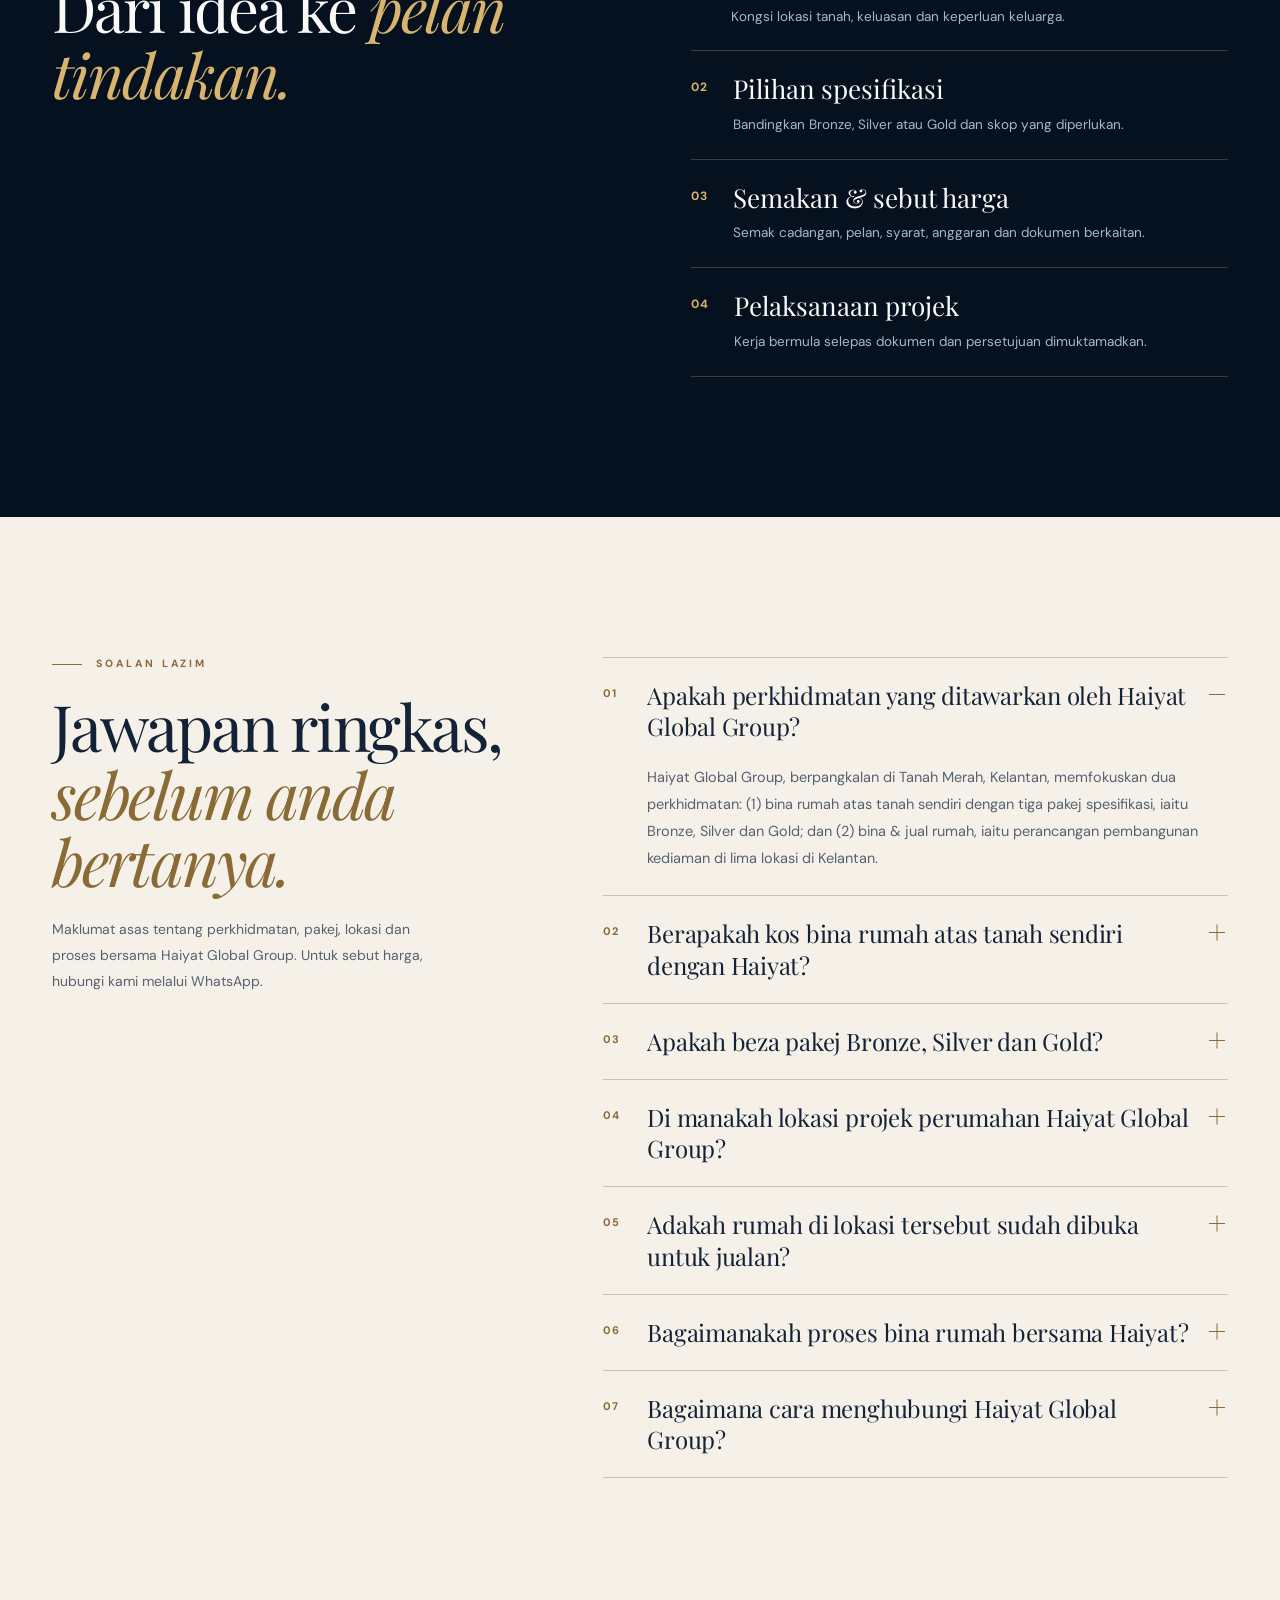
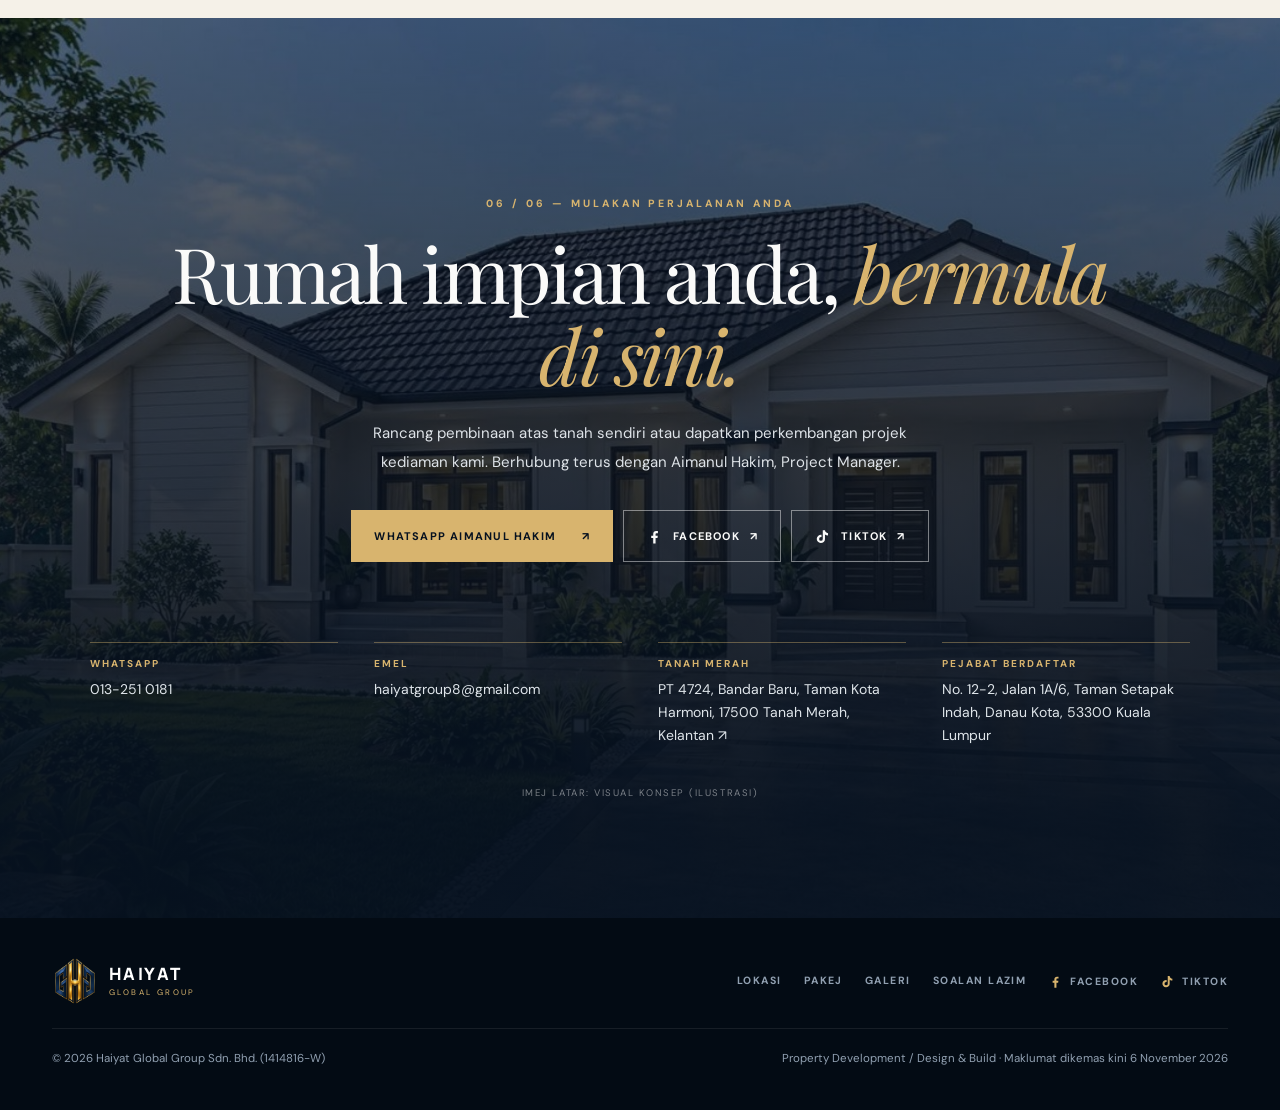
==== commit adf9879c: "SEO dan GEO: data berstruktur, soalan lazim, sitemap, llms.txt - Tajuk dan meta description berkata " ====
--- a/index.html
+++ b/index.html
@@ -1,25 +1,39 @@
 <!DOCTYPE html>
-<html lang="ms">
+<html lang="ms-MY">
 <head>
 <meta charset="utf-8">
 <meta name="viewport" content="width=device-width, initial-scale=1, viewport-fit=cover">
-<title>Haiyat Global Group | Dari Tanah, Menjadi Rumah · Kelantan</title>
-<meta name="description" content="Haiyat Global Group: bina rumah atas tanah sendiri di Kelantan (pakej Bronze, Silver, Gold) dan cadangan pembangunan kediaman, 46 lot dalam perancangan di Padang Siam, Jelatok, Manal, Kubang Gali dan Machang.">
+<title>Bina Rumah Atas Tanah Sendiri Kelantan | Haiyat Global Group</title>
+<meta name="description" content="Bina rumah atas tanah sendiri di Kelantan dari RM165/kaki² (pakej Bronze, Silver, Gold) &amp; 46 lot kediaman dalam perancangan. Haiyat Global Group, Tanah Merah.">
+<link rel="canonical" href="https://dynopos.github.io/Haiyat/">
+<meta name="robots" content="index, follow, max-image-preview:large, max-snippet:-1">
+<meta name="author" content="Haiyat Global Group">
 <meta name="theme-color" content="#06111f">
-<meta name="robots" content="index, follow">
 <meta name="format-detection" content="telephone=no">
 
+<!-- SEO tempatan (Kelantan = MY-03) -->
+<meta name="geo.region" content="MY-03">
+<meta name="geo.placename" content="Tanah Merah, Kelantan">
+
+<!-- Open Graph / perkongsian (Facebook, WhatsApp, TikTok) -->
 <meta property="og:type" content="website">
 <meta property="og:locale" content="ms_MY">
 <meta property="og:site_name" content="Haiyat Global Group">
+<meta property="og:url" content="https://dynopos.github.io/Haiyat/">
 <meta property="og:title" content="Haiyat Global Group | Dari Tanah, Menjadi Rumah">
-<meta property="og:description" content="Bina rumah atas tanah sendiri dan cadangan pembangunan kediaman di lima lokasi di Kelantan.">
-<meta property="og:image" content="assets/hero.jpg">
+<meta property="og:description" content="Bina rumah atas tanah sendiri di Kelantan (Bronze, Silver, Gold) dan 46 lot kediaman dalam perancangan di lima lokasi.">
+<meta property="og:image" content="https://dynopos.github.io/Haiyat/assets/hero.jpg">
 <meta property="og:image:width" content="1536">
 <meta property="og:image:height" content="1152">
-<meta property="og:image:alt" content="Rumah setingkat yang dibina Haiyat Global Group">
+<meta property="og:image:alt" content="Rumah setingkat yang dibina Haiyat Global Group di Kelantan">
 <meta name="twitter:card" content="summary_large_image">
-<!-- Selepas domain disahkan: tambah <link rel="canonical"> dan og:url, dan tukar og:image kepada URL penuh. Lihat README.md. -->
+<meta name="twitter:title" content="Haiyat Global Group | Dari Tanah, Menjadi Rumah">
+<meta name="twitter:description" content="Bina rumah atas tanah sendiri di Kelantan dan 46 lot kediaman dalam perancangan.">
+<meta name="twitter:image" content="https://dynopos.github.io/Haiyat/assets/hero.jpg">
+
+<!-- Ringkasan untuk enjin carian AI (GEO) -->
+<link rel="alternate" type="text/markdown" href="llms.txt" title="Ringkasan Haiyat Global Group untuk AI">
+<link rel="sitemap" type="application/xml" href="sitemap.xml">
 
 <link rel="icon" href="favicon.png" type="image/png">
 <link rel="apple-touch-icon" href="apple-touch-icon.png">
@@ -30,34 +44,296 @@
 <link rel="stylesheet" href="css/style.css">
 <script>document.documentElement.classList.add('js')</script>
 
+<!-- Data berstruktur: Organisasi, Perniagaan Tempatan, Servis, Pakej, Laman, Soalan Lazim -->
 <script type="application/ld+json">
 {
-  "@context": "https://schema.org",
-  "@type": "HomeAndConstructionBusiness",
-  "name": "Haiyat Global Group",
-  "legalName": "Haiyat Global Group Sdn. Bhd.",
-  "description": "Bina rumah atas tanah sendiri dan perancangan pembangunan kediaman untuk jualan di Kelantan.",
-  "logo": "assets/logo-ghg.png",
-  "telephone": "+60132510181",
-  "email": "haiyatgroup8@gmail.com",
-  "address": {
+ "@context": "https://schema.org",
+ "@graph": [
+  {
+   "@type": "Organization",
+   "@id": "https://dynopos.github.io/Haiyat/#organization",
+   "name": "Haiyat Global Group",
+   "legalName": "Haiyat Global Group Sdn. Bhd.",
+   "identifier": "1414816-W",
+   "url": "https://dynopos.github.io/Haiyat/",
+   "logo": {
+    "@type": "ImageObject",
+    "url": "https://dynopos.github.io/Haiyat/assets/logo-ghg.png",
+    "width": 960,
+    "height": 960
+   },
+   "email": "haiyatgroup8@gmail.com",
+   "telephone": "+60132510181",
+   "sameAs": [
+    "https://www.facebook.com/share/1T1wADJpf8/",
+    "https://www.tiktok.com/@haiyatgroup"
+   ],
+   "address": {
+    "@type": "PostalAddress",
+    "streetAddress": "No. 12-2, Jalan 1A/6, Taman Setapak Indah, Danau Kota",
+    "postalCode": "53300",
+    "addressLocality": "Kuala Lumpur",
+    "addressCountry": "MY"
+   },
+   "contactPoint": {
+    "@type": "ContactPoint",
+    "telephone": "+60132510181",
+    "contactType": "sales",
+    "name": "Aimanul Hakim, Project Manager",
+    "email": "haiyatgroup8@gmail.com",
+    "areaServed": "MY",
+    "availableLanguage": [
+     "ms",
+     "en"
+    ]
+   }
+  },
+  {
+   "@type": [
+    "HomeAndConstructionBusiness",
+    "GeneralContractor"
+   ],
+   "@id": "https://dynopos.github.io/Haiyat/#business",
+   "name": "Haiyat Global Group",
+   "description": "Bina rumah atas tanah sendiri (pakej Bronze, Silver, Gold) dan perancangan pembangunan kediaman untuk jualan di Kelantan.",
+   "url": "https://dynopos.github.io/Haiyat/",
+   "parentOrganization": {
+    "@id": "https://dynopos.github.io/Haiyat/#organization"
+   },
+   "logo": "https://dynopos.github.io/Haiyat/assets/logo-ghg.png",
+   "image": [
+    "https://dynopos.github.io/Haiyat/assets/hero.jpg",
+    "https://dynopos.github.io/Haiyat/assets/drone.jpg",
+    "https://dynopos.github.io/Haiyat/assets/structure.jpg"
+   ],
+   "telephone": "+60132510181",
+   "email": "haiyatgroup8@gmail.com",
+   "priceRange": "RM165 – melebihi RM195 sekaki persegi",
+   "address": {
     "@type": "PostalAddress",
     "streetAddress": "PT 4724, Bandar Baru, Taman Kota Harmoni",
     "postalCode": "17500",
     "addressLocality": "Tanah Merah",
     "addressRegion": "Kelantan",
     "addressCountry": "MY"
+   },
+   "hasMap": "https://www.google.com/maps/search/?api=1&query=PT+4724+Bandar+Baru+Taman+Kota+Harmoni+17500+Tanah+Merah",
+   "areaServed": {
+    "@type": "State",
+    "name": "Kelantan"
+   },
+   "sameAs": [
+    "https://www.facebook.com/share/1T1wADJpf8/",
+    "https://www.tiktok.com/@haiyatgroup"
+   ],
+   "knowsAbout": [
+    "Bina rumah atas tanah sendiri",
+    "Design & Build",
+    "Pembangunan hartanah kediaman",
+    "Pembinaan rumah setingkat"
+   ],
+   "makesOffer": [
+    {
+     "@type": "Offer",
+     "itemOffered": {
+      "@id": "https://dynopos.github.io/Haiyat/#bina-atas-tanah-sendiri"
+     }
+    },
+    {
+     "@type": "Offer",
+     "itemOffered": {
+      "@id": "https://dynopos.github.io/Haiyat/#bina-dan-jual"
+     }
+    }
+   ]
   },
-  "areaServed": { "@type": "State", "name": "Kelantan" },
-  "sameAs": ["https://www.facebook.com/share/1T1wADJpf8/", "https://www.tiktok.com/@haiyatgroup"],
-  "hasOfferCatalog": {
+  {
+   "@type": "Service",
+   "@id": "https://dynopos.github.io/Haiyat/#bina-atas-tanah-sendiri",
+   "name": "Bina Rumah Atas Tanah Sendiri",
+   "serviceType": "Design & Build",
+   "provider": {
+    "@id": "https://dynopos.github.io/Haiyat/#business"
+   },
+   "areaServed": {
+    "@type": "State",
+    "name": "Kelantan"
+   },
+   "description": "Pembinaan rumah di atas tanah milik pelanggan dengan tiga pakej spesifikasi. Kadar rujukan dokumen Jun 2026; harga akhir melalui sebut harga rasmi.",
+   "hasOfferCatalog": {
     "@type": "OfferCatalog",
-    "name": "Perkhidmatan Haiyat Global Group",
+    "name": "Pakej bina rumah atas tanah sendiri",
     "itemListElement": [
-      { "@type": "Offer", "itemOffered": { "@type": "Service", "name": "Bina & Jual Rumah", "description": "Cadangan pembangunan kediaman: 46 lot dalam perancangan di Padang Siam, Jelatok, Manal, Kubang Gali dan Machang." } },
-      { "@type": "Offer", "itemOffered": { "@type": "Service", "name": "Bina Rumah Atas Tanah Sendiri", "description": "Pakej Bronze, Silver dan Gold mengikut kadar per kaki persegi." } }
+     {
+      "@type": "Offer",
+      "name": "Pakej Bronze (Jenis A / Essential)",
+      "description": "struktur konkrit bertetulang, rangka bumbung keluli dan atap genting, jubin seramik 1' × 1', siling kapur standard, elektrik satu fasa dan tabletop konkrit dapur 8 kaki.",
+      "priceSpecification": {
+       "@type": "UnitPriceSpecification",
+       "priceCurrency": "MYR",
+       "unitCode": "FTK",
+       "unitText": "kaki persegi",
+       "price": 165
+      }
+     },
+     {
+      "@type": "Offer",
+      "name": "Pakej Silver (Jenis B / Signature)",
+      "description": "full plaster ceiling termasuk porch dan L-box di dua ruang, jubin utama 16\" × 16\" atau 20\" × 20\", tingkap cermin gelap, pintu utama premium, point aircond dan pemanas air, serta tabletop dapur 10 kaki / L-shape.",
+      "priceSpecification": {
+       "@type": "UnitPriceSpecification",
+       "priceCurrency": "MYR",
+       "unitCode": "FTK",
+       "unitText": "kaki persegi",
+       "price": 175
+      }
+     },
+     {
+      "@type": "Offer",
+      "name": "Pakej Gold (Jenis C / Exclusive)",
+      "description": "bata merah, bumbung kayu dan genting Monier Elabana, jubin porcelain / homogeneous 2' × 2', waterproofing bilik air, siling moden tiga ruang, pintu premium, elektrik tiga fasa, fasad moden asas serta tabletop L-shape / island basic.",
+      "priceSpecification": {
+       "@type": "UnitPriceSpecification",
+       "priceCurrency": "MYR",
+       "unitCode": "FTK",
+       "unitText": "kaki persegi",
+       "minPrice": 195
+      }
+     }
     ]
+   }
+  },
+  {
+   "@type": "Service",
+   "@id": "https://dynopos.github.io/Haiyat/#bina-dan-jual",
+   "name": "Bina & Jual Rumah",
+   "serviceType": "Pembangunan hartanah kediaman",
+   "provider": {
+    "@id": "https://dynopos.github.io/Haiyat/#business"
+   },
+   "description": "Cadangan pembangunan kediaman: 46 lot dalam perancangan di Padang Siam (6), Jelatok (15), Manal (1), Kubang Gali (12) dan Machang (12), Kelantan. Belum dibuka untuk jualan; tertakluk kepada pengesahan projek dan kelulusan berkaitan.",
+   "areaServed": [
+    {
+     "@type": "Place",
+     "name": "Padang Siam, Kelantan"
+    },
+    {
+     "@type": "Place",
+     "name": "Jelatok, Kelantan"
+    },
+    {
+     "@type": "Place",
+     "name": "Manal, Kelantan"
+    },
+    {
+     "@type": "Place",
+     "name": "Kubang Gali, Kelantan"
+    },
+    {
+     "@type": "Place",
+     "name": "Machang, Kelantan"
+    }
+   ]
+  },
+  {
+   "@type": "WebSite",
+   "@id": "https://dynopos.github.io/Haiyat/#website",
+   "url": "https://dynopos.github.io/Haiyat/",
+   "name": "Haiyat Global Group",
+   "inLanguage": "ms-MY",
+   "publisher": {
+    "@id": "https://dynopos.github.io/Haiyat/#organization"
+   }
+  },
+  {
+   "@type": "WebPage",
+   "@id": "https://dynopos.github.io/Haiyat/#webpage",
+   "url": "https://dynopos.github.io/Haiyat/",
+   "name": "Bina Rumah Atas Tanah Sendiri Kelantan | Haiyat Global Group",
+   "description": "Bina rumah atas tanah sendiri di Kelantan dari RM165/kaki² (pakej Bronze, Silver, Gold) & 46 lot kediaman dalam perancangan. Haiyat Global Group, Tanah Merah.",
+   "inLanguage": "ms-MY",
+   "isPartOf": {
+    "@id": "https://dynopos.github.io/Haiyat/#website"
+   },
+   "about": {
+    "@id": "https://dynopos.github.io/Haiyat/#business"
+   },
+   "primaryImageOfPage": {
+    "@type": "ImageObject",
+    "url": "https://dynopos.github.io/Haiyat/assets/hero.jpg",
+    "width": 1536,
+    "height": 1152
+   },
+   "datePublished": "2026-11-06",
+   "dateModified": "2026-11-06"
+  },
+  {
+   "@type": "FAQPage",
+   "@id": "https://dynopos.github.io/Haiyat/#soalan-lazim",
+   "isPartOf": {
+    "@id": "https://dynopos.github.io/Haiyat/#webpage"
+   },
+   "inLanguage": "ms-MY",
+   "mainEntity": [
+    {
+     "@type": "Question",
+     "name": "Apakah perkhidmatan yang ditawarkan oleh Haiyat Global Group?",
+     "acceptedAnswer": {
+      "@type": "Answer",
+      "text": "Haiyat Global Group, berpangkalan di Tanah Merah, Kelantan, memfokuskan dua perkhidmatan: (1) bina rumah atas tanah sendiri dengan tiga pakej spesifikasi, iaitu Bronze, Silver dan Gold; dan (2) bina & jual rumah, iaitu perancangan pembangunan kediaman di lima lokasi di Kelantan."
+     }
+    },
+    {
+     "@type": "Question",
+     "name": "Berapakah kos bina rumah atas tanah sendiri dengan Haiyat?",
+     "acceptedAnswer": {
+      "@type": "Answer",
+      "text": "Berdasarkan dokumen spesifikasi Haiyat (Jun 2026), kadar rujukan ialah RM165 sekaki persegi untuk pakej Bronze, RM175 sekaki persegi untuk Silver dan melebihi RM195 sekaki persegi untuk Gold. Harga akhir bergantung pada keluasan, skop kerja dan keadaan tapak, dan disahkan melalui sebut harga rasmi."
+     }
+    },
+    {
+     "@type": "Question",
+     "name": "Apakah beza pakej Bronze, Silver dan Gold?",
+     "acceptedAnswer": {
+      "@type": "Answer",
+      "text": "Bronze (Jenis A): struktur konkrit bertetulang, rangka bumbung keluli dan atap genting, jubin seramik 1' × 1', siling kapur standard, elektrik satu fasa dan tabletop konkrit dapur 8 kaki. Silver (Jenis B): full plaster ceiling termasuk porch dan L-box di dua ruang, jubin utama 16\" × 16\" atau 20\" × 20\", tingkap cermin gelap, pintu utama premium, point aircond dan pemanas air, serta tabletop dapur 10 kaki / L-shape. Gold (Jenis C): bata merah, bumbung kayu dan genting Monier Elabana, jubin porcelain / homogeneous 2' × 2', waterproofing bilik air, siling moden tiga ruang, pintu premium, elektrik tiga fasa, fasad moden asas serta tabletop L-shape / island basic."
+     }
+    },
+    {
+     "@type": "Question",
+     "name": "Di manakah lokasi projek perumahan Haiyat Global Group?",
+     "acceptedAnswer": {
+      "@type": "Answer",
+      "text": "Terdapat 46 lot dalam perancangan di lima lokasi di Kelantan: Padang Siam (6 lot), Jelatok (15 lot), Manal (1 lot), Kubang Gali (12 lot) dan Machang (12 lot)."
+     }
+    },
+    {
+     "@type": "Question",
+     "name": "Adakah rumah di lokasi tersebut sudah dibuka untuk jualan?",
+     "acceptedAnswer": {
+      "@type": "Answer",
+      "text": "Belum. Semua lokasi masih di peringkat cadangan / perancangan pembangunan. Status hak milik, harga, pelan, ketersediaan unit dan kelulusan perlu disahkan sebelum sebarang tawaran rasmi. Pendaftaran minat awal boleh dibuat melalui WhatsApp."
+     }
+    },
+    {
+     "@type": "Question",
+     "name": "Bagaimanakah proses bina rumah bersama Haiyat?",
+     "acceptedAnswer": {
+      "@type": "Answer",
+      "text": "Ada empat langkah: (1) perbincangan awal tentang lokasi tanah, keluasan dan keperluan keluarga; (2) pilihan spesifikasi Bronze, Silver atau Gold; (3) semakan cadangan, pelan, syarat, anggaran dan sebut harga; (4) pelaksanaan projek selepas dokumen dan persetujuan dimuktamadkan."
+     }
+    },
+    {
+     "@type": "Question",
+     "name": "Bagaimana cara menghubungi Haiyat Global Group?",
+     "acceptedAnswer": {
+      "@type": "Answer",
+      "text": "WhatsApp Aimanul Hakim (Project Manager) di 013-251 0181, emel haiyatgroup8@gmail.com, atau kunjungi PT 4724, Bandar Baru, Taman Kota Harmoni, 17500 Tanah Merah, Kelantan. Haiyat juga ada di Facebook dan TikTok (@haiyatgroup)."
+     }
+    }
+   ]
   }
+ ]
 }
 </script>
 </head>
@@ -125,7 +401,7 @@
       <span class="sheen" aria-hidden="true"></span>
     </div>
     <div class="hero-text">
-    <p class="hero-index intro-anim" style="--d:.5s">Haiyat Global Group <span>/</span> Kelantan, Malaysia</p>
+    <p class="hero-index intro-anim" style="--d:.5s"><span class="hi-a">Bina rumah atas tanah sendiri</span> <span class="sep">/</span> <span class="hi-b">Tanah Merah, Kelantan</span></p>
     <h1 id="hero-title">
       <span class="mask"><span class="intro-anim" style="--d:.65s">Dari tanah.</span></span>
       <span class="mask"><span class="intro-anim" style="--d:.8s">Menjadi <i>rumah.</i></span></span>
@@ -150,7 +426,7 @@
         <div class="vn-meta"><span class="vn-title">Lagu Haiyat Global Group</span><span class="vn-time" id="vn-time">0:50</span></div>
       </div>
       <span class="vn-avatar" aria-hidden="true"><img src="assets/logo-ghg-128.png" width="128" height="128" alt=""><svg viewBox="0 0 24 24"><path fill="currentColor" d="M12 15a3 3 0 0 0 3-3V6a3 3 0 1 0-6 0v6a3 3 0 0 0 3 3Zm5-3a5 5 0 0 1-10 0H5a7 7 0 0 0 6 6.92V21h2v-2.08A7 7 0 0 0 19 12h-2Z"/></svg></span>
-      <audio id="vn-audio" preload="auto" loop>
+      <audio id="vn-audio" preload="auto">
         <source src="assets/audio/lagu-haiyat.ogg" type="audio/ogg; codecs=opus">
         <source src="assets/audio/lagu-haiyat.m4a" type="audio/mp4">
       </audio>
@@ -345,6 +621,47 @@
   </div>
 </section>
 
+<!-- ============ SOALAN LAZIM (SEO + GEO) ============ -->
+<section class="faq" id="soalan-lazim" aria-labelledby="faq-title">
+  <div class="wrap faq-grid">
+    <div class="faq-head">
+      <p class="scene-tag reveal">Soalan lazim</p>
+      <h2 id="faq-title" class="reveal">Jawapan ringkas,<br><em>sebelum anda bertanya.</em></h2>
+      <p class="reveal">Maklumat asas tentang perkhidmatan, pakej, lokasi dan proses bersama Haiyat Global Group. Untuk sebut harga, hubungi kami melalui WhatsApp.</p>
+    </div>
+    <div class="faq-list reveal">
+      <details open>
+        <summary><span class="faq-n">01</span><h3>Apakah perkhidmatan yang ditawarkan oleh Haiyat Global Group?</h3><span class="faq-icon" aria-hidden="true"></span></summary>
+        <p>Haiyat Global Group, berpangkalan di Tanah Merah, Kelantan, memfokuskan dua perkhidmatan: (1) bina rumah atas tanah sendiri dengan tiga pakej spesifikasi, iaitu Bronze, Silver dan Gold; dan (2) bina &amp; jual rumah, iaitu perancangan pembangunan kediaman di lima lokasi di Kelantan.</p>
+      </details>
+      <details>
+        <summary><span class="faq-n">02</span><h3>Berapakah kos bina rumah atas tanah sendiri dengan Haiyat?</h3><span class="faq-icon" aria-hidden="true"></span></summary>
+        <p>Berdasarkan dokumen spesifikasi Haiyat (Jun 2026), kadar rujukan ialah RM165 sekaki persegi untuk pakej Bronze, RM175 sekaki persegi untuk Silver dan melebihi RM195 sekaki persegi untuk Gold. Harga akhir bergantung pada keluasan, skop kerja dan keadaan tapak, dan disahkan melalui sebut harga rasmi.</p>
+      </details>
+      <details>
+        <summary><span class="faq-n">03</span><h3>Apakah beza pakej Bronze, Silver dan Gold?</h3><span class="faq-icon" aria-hidden="true"></span></summary>
+        <p>Bronze (Jenis A): struktur konkrit bertetulang, rangka bumbung keluli dan atap genting, jubin seramik 1&#x27; × 1&#x27;, siling kapur standard, elektrik satu fasa dan tabletop konkrit dapur 8 kaki. Silver (Jenis B): full plaster ceiling termasuk porch dan L-box di dua ruang, jubin utama 16&quot; × 16&quot; atau 20&quot; × 20&quot;, tingkap cermin gelap, pintu utama premium, point aircond dan pemanas air, serta tabletop dapur 10 kaki / L-shape. Gold (Jenis C): bata merah, bumbung kayu dan genting Monier Elabana, jubin porcelain / homogeneous 2&#x27; × 2&#x27;, waterproofing bilik air, siling moden tiga ruang, pintu premium, elektrik tiga fasa, fasad moden asas serta tabletop L-shape / island basic.</p>
+      </details>
+      <details>
+        <summary><span class="faq-n">04</span><h3>Di manakah lokasi projek perumahan Haiyat Global Group?</h3><span class="faq-icon" aria-hidden="true"></span></summary>
+        <p>Terdapat 46 lot dalam perancangan di lima lokasi di Kelantan: Padang Siam (6 lot), Jelatok (15 lot), Manal (1 lot), Kubang Gali (12 lot) dan Machang (12 lot).</p>
+      </details>
+      <details>
+        <summary><span class="faq-n">05</span><h3>Adakah rumah di lokasi tersebut sudah dibuka untuk jualan?</h3><span class="faq-icon" aria-hidden="true"></span></summary>
+        <p>Belum. Semua lokasi masih di peringkat cadangan / perancangan pembangunan. Status hak milik, harga, pelan, ketersediaan unit dan kelulusan perlu disahkan sebelum sebarang tawaran rasmi. Pendaftaran minat awal boleh dibuat melalui WhatsApp.</p>
+      </details>
+      <details>
+        <summary><span class="faq-n">06</span><h3>Bagaimanakah proses bina rumah bersama Haiyat?</h3><span class="faq-icon" aria-hidden="true"></span></summary>
+        <p>Ada empat langkah: (1) perbincangan awal tentang lokasi tanah, keluasan dan keperluan keluarga; (2) pilihan spesifikasi Bronze, Silver atau Gold; (3) semakan cadangan, pelan, syarat, anggaran dan sebut harga; (4) pelaksanaan projek selepas dokumen dan persetujuan dimuktamadkan.</p>
+      </details>
+      <details>
+        <summary><span class="faq-n">07</span><h3>Bagaimana cara menghubungi Haiyat Global Group?</h3><span class="faq-icon" aria-hidden="true"></span></summary>
+        <p>WhatsApp Aimanul Hakim (Project Manager) di 013-251 0181, emel haiyatgroup8@gmail.com, atau kunjungi PT 4724, Bandar Baru, Taman Kota Harmoni, 17500 Tanah Merah, Kelantan. Haiyat juga ada di Facebook dan TikTok (@haiyatgroup).</p>
+      </details>
+    </div>
+  </div>
+</section>
+
 <!-- ============ BABAK 06 · HUBUNGI ============ -->
 <section class="closing scene" id="hubungi" aria-labelledby="hubungi-title">
   <div class="closing-media" aria-hidden="true"><img src="assets/completed.jpg" width="1536" height="1025" loading="lazy" decoding="async" alt=""></div>
@@ -372,11 +689,11 @@
   <div class="wrap foot-inner">
     <a class="logo" href="#utama"><img class="logomark" src="assets/logo-ghg-128.png" width="128" height="128" alt="" aria-hidden="true"><span class="logotext"><strong>HAIYAT</strong><small>GLOBAL GROUP</small></span></a>
     <nav class="foot-links" aria-label="Pautan footer">
-      <a href="#lokasi">Lokasi</a><a href="#pakej">Pakej</a><a href="#pembinaan">Galeri</a>
+      <a href="#lokasi">Lokasi</a><a href="#pakej">Pakej</a><a href="#pembinaan">Galeri</a><a href="#soalan-lazim">Soalan Lazim</a>
       <a class="foot-social" href="https://www.facebook.com/share/1T1wADJpf8/" target="_blank" rel="noopener"><svg class="ico" viewBox="0 0 24 24" aria-hidden="true"><path fill="currentColor" d="M13.5 22v-8h2.7l.4-3.2h-3.1V8.8c0-.9.3-1.5 1.6-1.5h1.7V4.4c-.3 0-1.3-.1-2.5-.1-2.5 0-4.1 1.5-4.1 4.2v2.3H7.4V14h2.8v8h3.3Z"/></svg>Facebook</a>
       <a class="foot-social" href="https://www.tiktok.com/@haiyatgroup" target="_blank" rel="noopener"><svg class="ico" viewBox="0 0 24 24" aria-hidden="true"><path fill="currentColor" d="M16.6 5.8A4.3 4.3 0 0 1 15.5 3h-3.1v12.4a2.6 2.6 0 1 1-2.6-2.6c.3 0 .5 0 .8.1V9.7a5.8 5.8 0 1 0 4.9 5.7V9.1a7.4 7.4 0 0 0 4.3 1.4V7.4a4.3 4.3 0 0 1-3.2-1.6Z"/></svg>TikTok</a>
     </nav>
-    <p class="foot-copy"><span>© <span id="year">2026</span> Haiyat Global Group Sdn. Bhd. (1414816-W)</span><span>Property Development / Design &amp; Build</span></p>
+    <p class="foot-copy"><span>© <span id="year">2026</span> Haiyat Global Group Sdn. Bhd. (1414816-W)</span><span>Property Development / Design &amp; Build · Maklumat dikemas kini <time datetime="2026-11-06">6 November 2026</time></span></p>
   </div>
 </footer>
 
--- a/css/style.css
+++ b/css/style.css
@@ -111,7 +111,10 @@
 .hero-emblem.intro-anim{opacity:0;transform:scale(.82);filter:blur(10px);animation:emblemIn 1.7s var(--ease) forwards;animation-delay:var(--d,0s)}
 
 .hero-index{font-size:10px;letter-spacing:.22em;text-transform:uppercase;color:rgba(255,255,255,.75);margin-bottom:18px}
-.hero-index span{color:var(--gold);margin:0 6px}
+.hero-index .sep{display:none;color:var(--gold);margin:0 6px}
+.hero-index .hi-a,.hero-index .hi-b{display:block}
+.hero-index .hi-b{margin-top:6px;color:var(--gold)}
+@media (min-width:700px){.hero-index .hi-a,.hero-index .hi-b{display:inline}.hero-index .sep{display:inline}.hero-index .hi-b{margin-top:0;color:inherit}}
 .hero h1{font:400 clamp(50px,13.5vw,80px)/1.02 var(--serif);letter-spacing:-.05em}
 .hero h1 .mask{display:block;overflow:hidden;padding-bottom:.08em;margin-bottom:-.08em}
 .hero h1 .mask > span{display:block}
@@ -342,6 +345,36 @@
   .nav-social{display:none}
   .top-social{order:2;margin:0 0 0 22px}
   .top-social a{width:42px;height:42px}
+}
+
+/* ---------- Soalan lazim (SEO + GEO) ---------- */
+.faq{--accent:var(--gold-deep);background:var(--cream);color:var(--ink);padding:88px 0}
+.faq h2{font:400 clamp(40px,10.5vw,60px)/1.06 var(--serif);letter-spacing:-.035em;margin-top:22px}
+.faq h2 em{color:var(--gold-deep)}
+.faq-head > p:last-child{margin-top:22px;max-width:400px;font-size:14px;line-height:1.85;color:var(--muted)}
+.faq-list{margin-top:40px;border-bottom:1px solid #c9c4b9}
+.faq details{border-top:1px solid #c9c4b9}
+.faq summary{display:grid;grid-template-columns:34px 1fr 22px;align-items:start;gap:10px;padding:22px 0;cursor:pointer;list-style:none}
+.faq summary::-webkit-details-marker{display:none}
+.faq summary:hover h3{color:var(--gold-deep)}
+.faq-n{padding-top:6px;font-size:11px;font-weight:700;letter-spacing:.1em;color:var(--gold-deep)}
+.faq summary h3{font:400 21px/1.3 var(--serif);letter-spacing:-.01em;transition:color .25s}
+.faq-icon{position:relative;width:22px;height:22px;margin-top:3px}
+.faq-icon::before,.faq-icon::after{content:'';position:absolute;left:3px;right:3px;top:50%;height:1px;background:var(--gold-deep);transition:transform .35s var(--ease)}
+.faq-icon::after{transform:rotate(90deg)}
+.faq details[open] .faq-icon::after{transform:rotate(0)}
+.faq details p{padding:0 0 24px 44px;max-width:720px;font-size:14.5px;line-height:1.85;color:var(--muted)}
+@media (min-width:700px){
+  .faq{padding:110px 0}
+  .faq h2{font-size:clamp(52px,7vw,72px)}
+  .faq summary h3{font-size:24px}
+}
+@media (min-width:1024px){
+  .faq{padding:140px 0}
+  .faq-grid{display:grid;grid-template-columns:.85fr 1.15fr;gap:7vw;align-items:start}
+  .faq-head{position:sticky;top:110px}
+  .faq-list{margin-top:0}
+  .faq h2{font-size:clamp(56px,5vw,80px)}
 }
 /* =====================================================================
    TABLET ≥ 700px
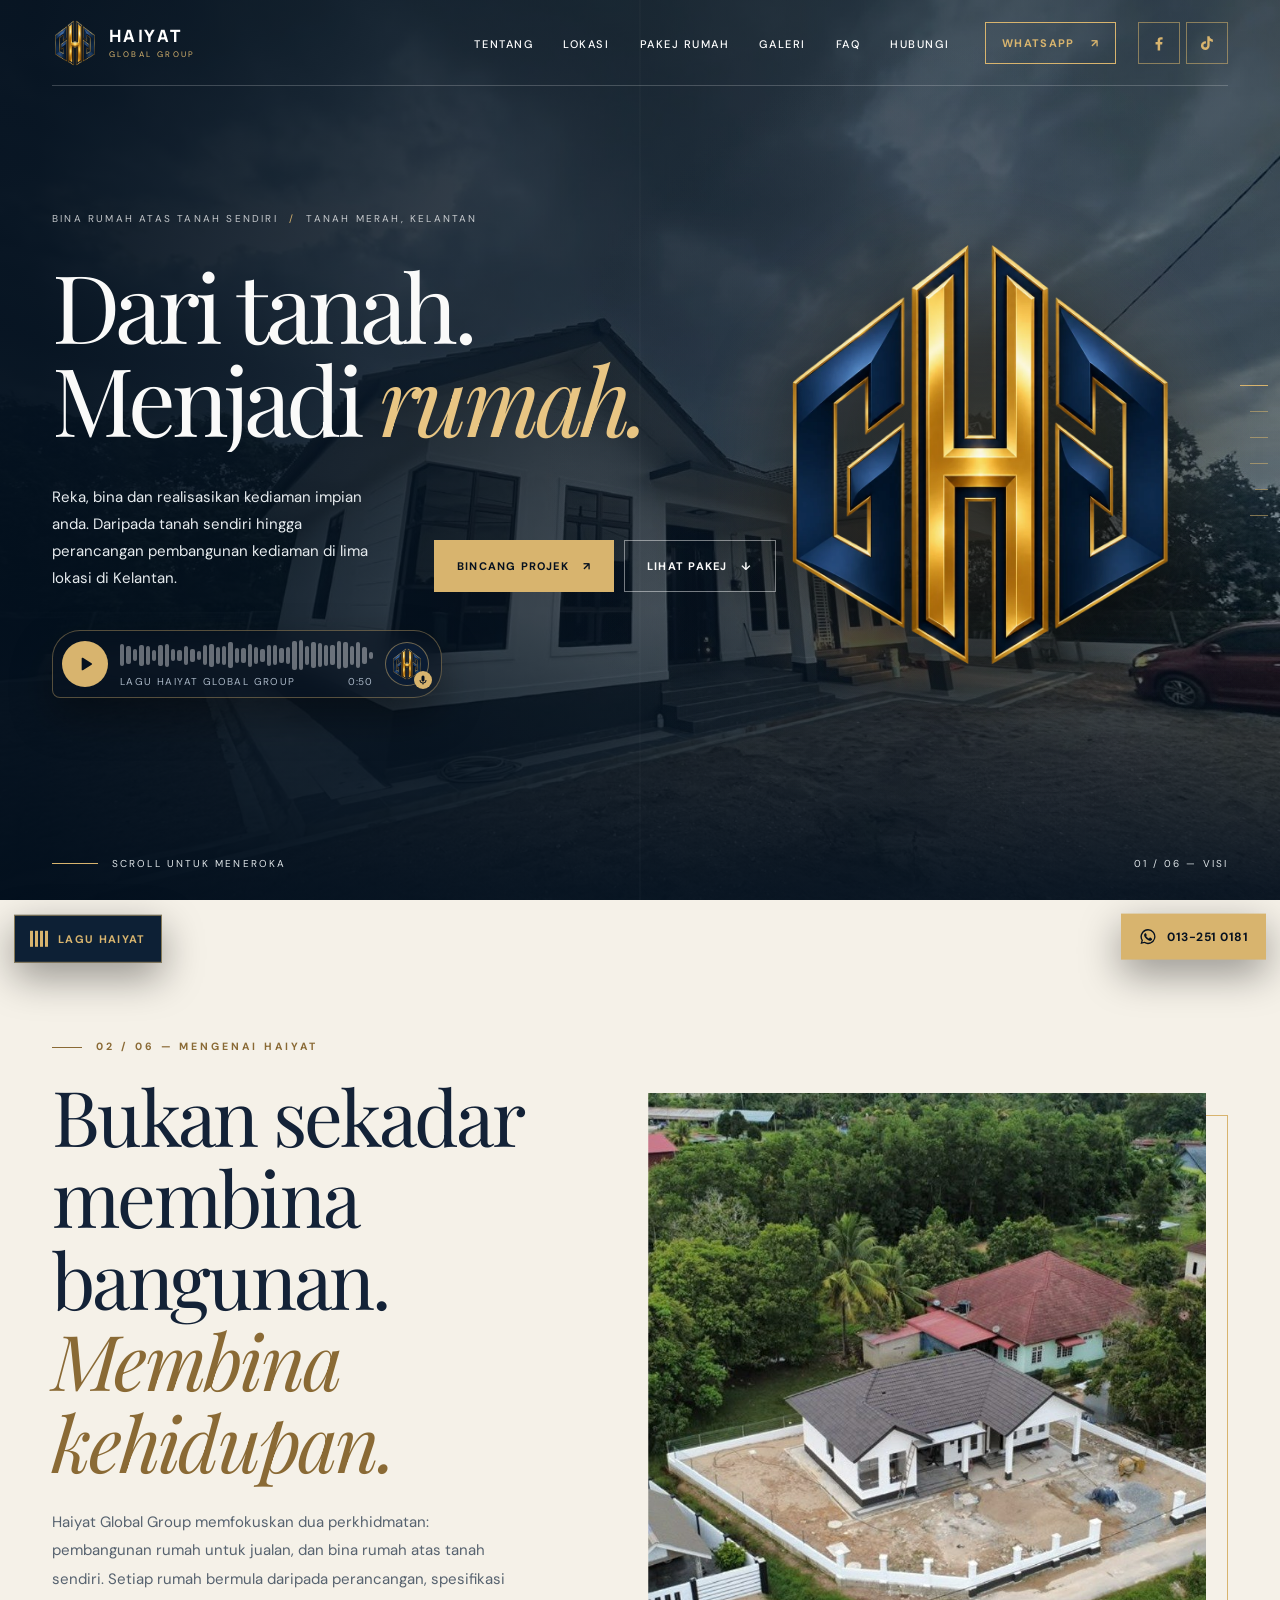
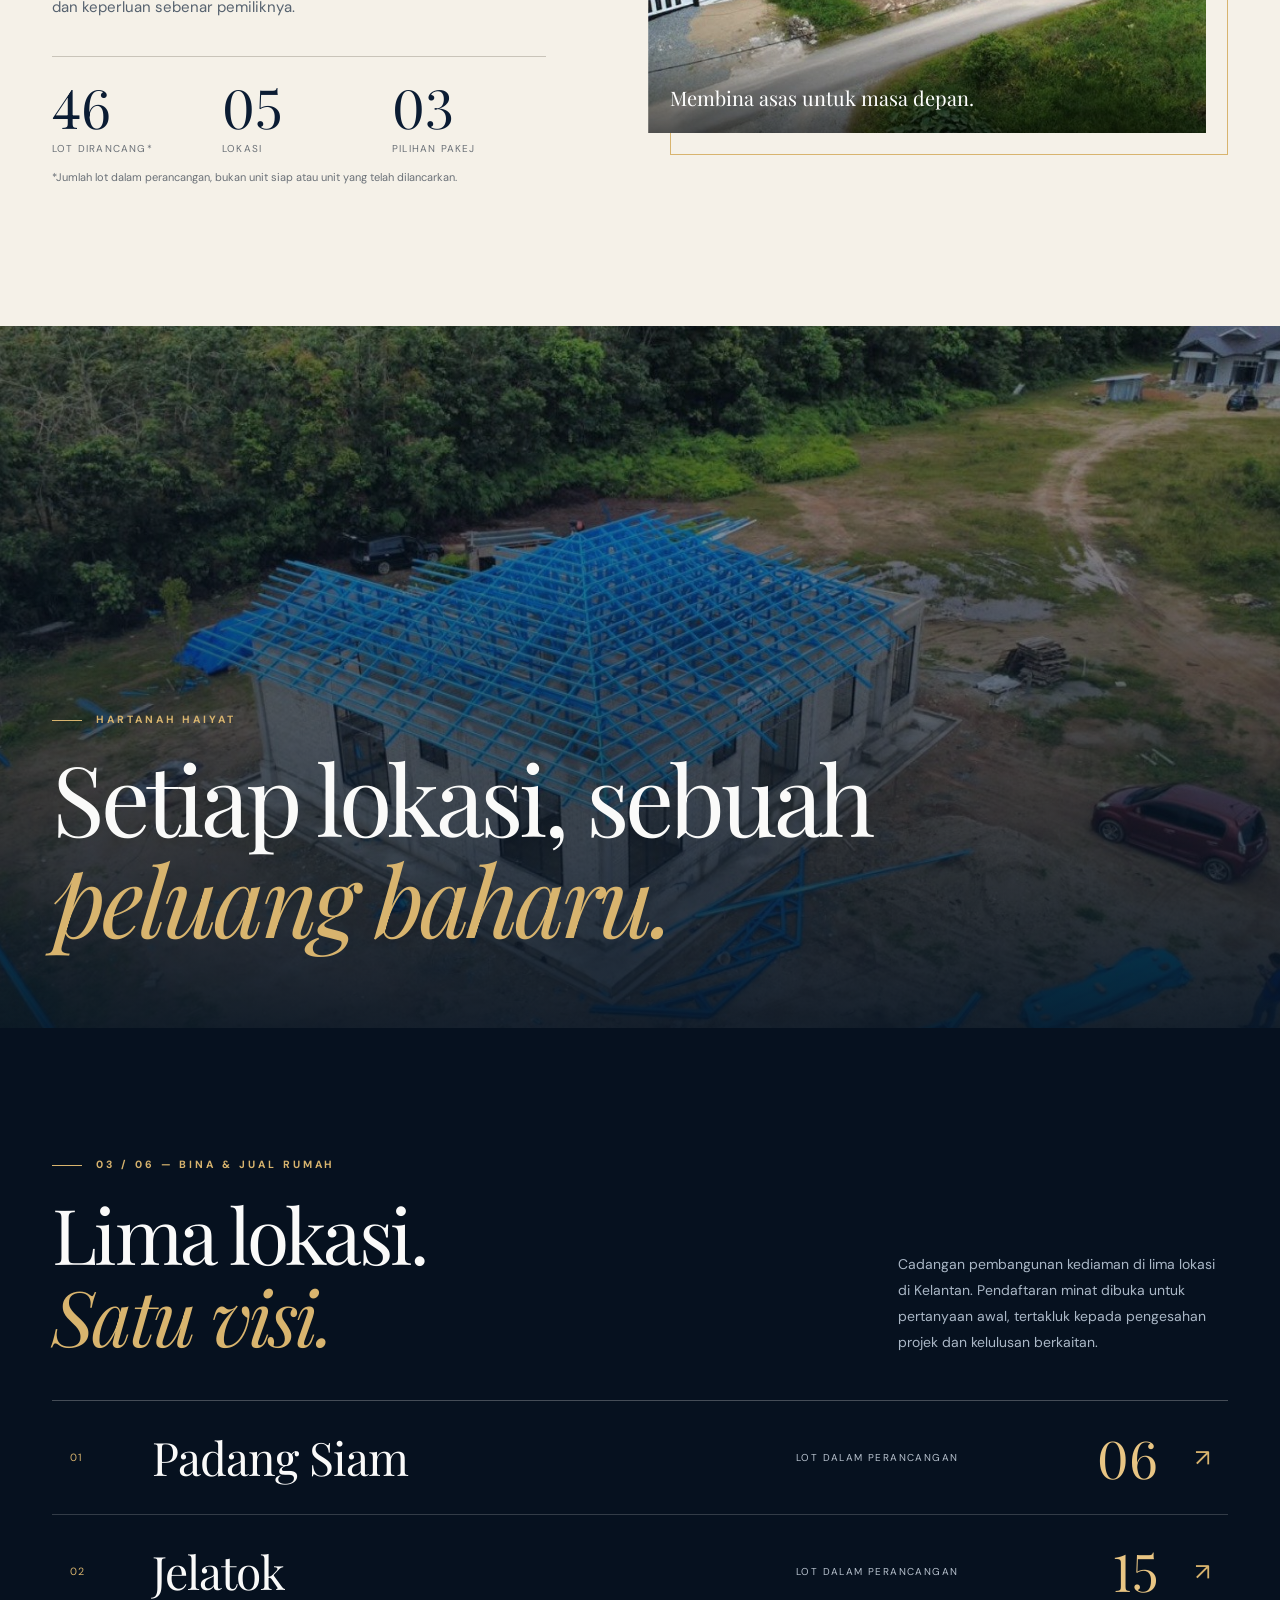
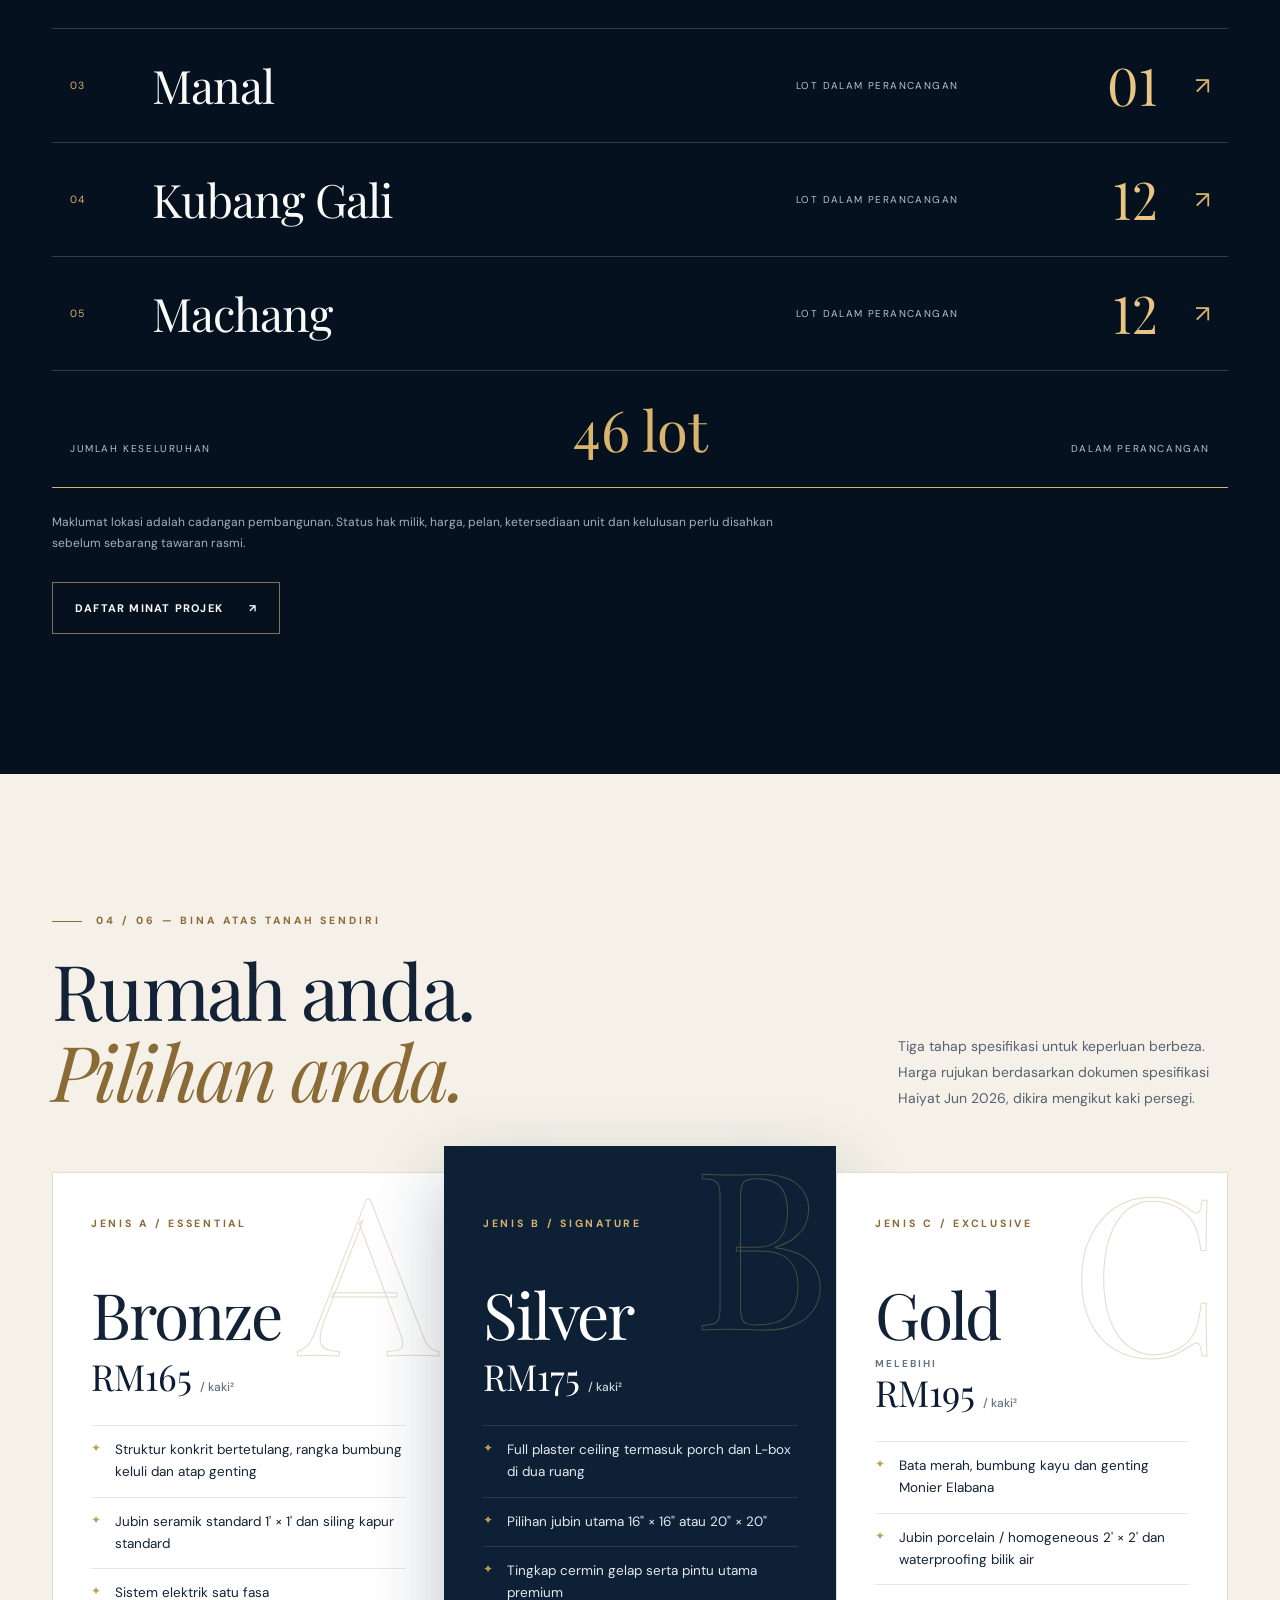
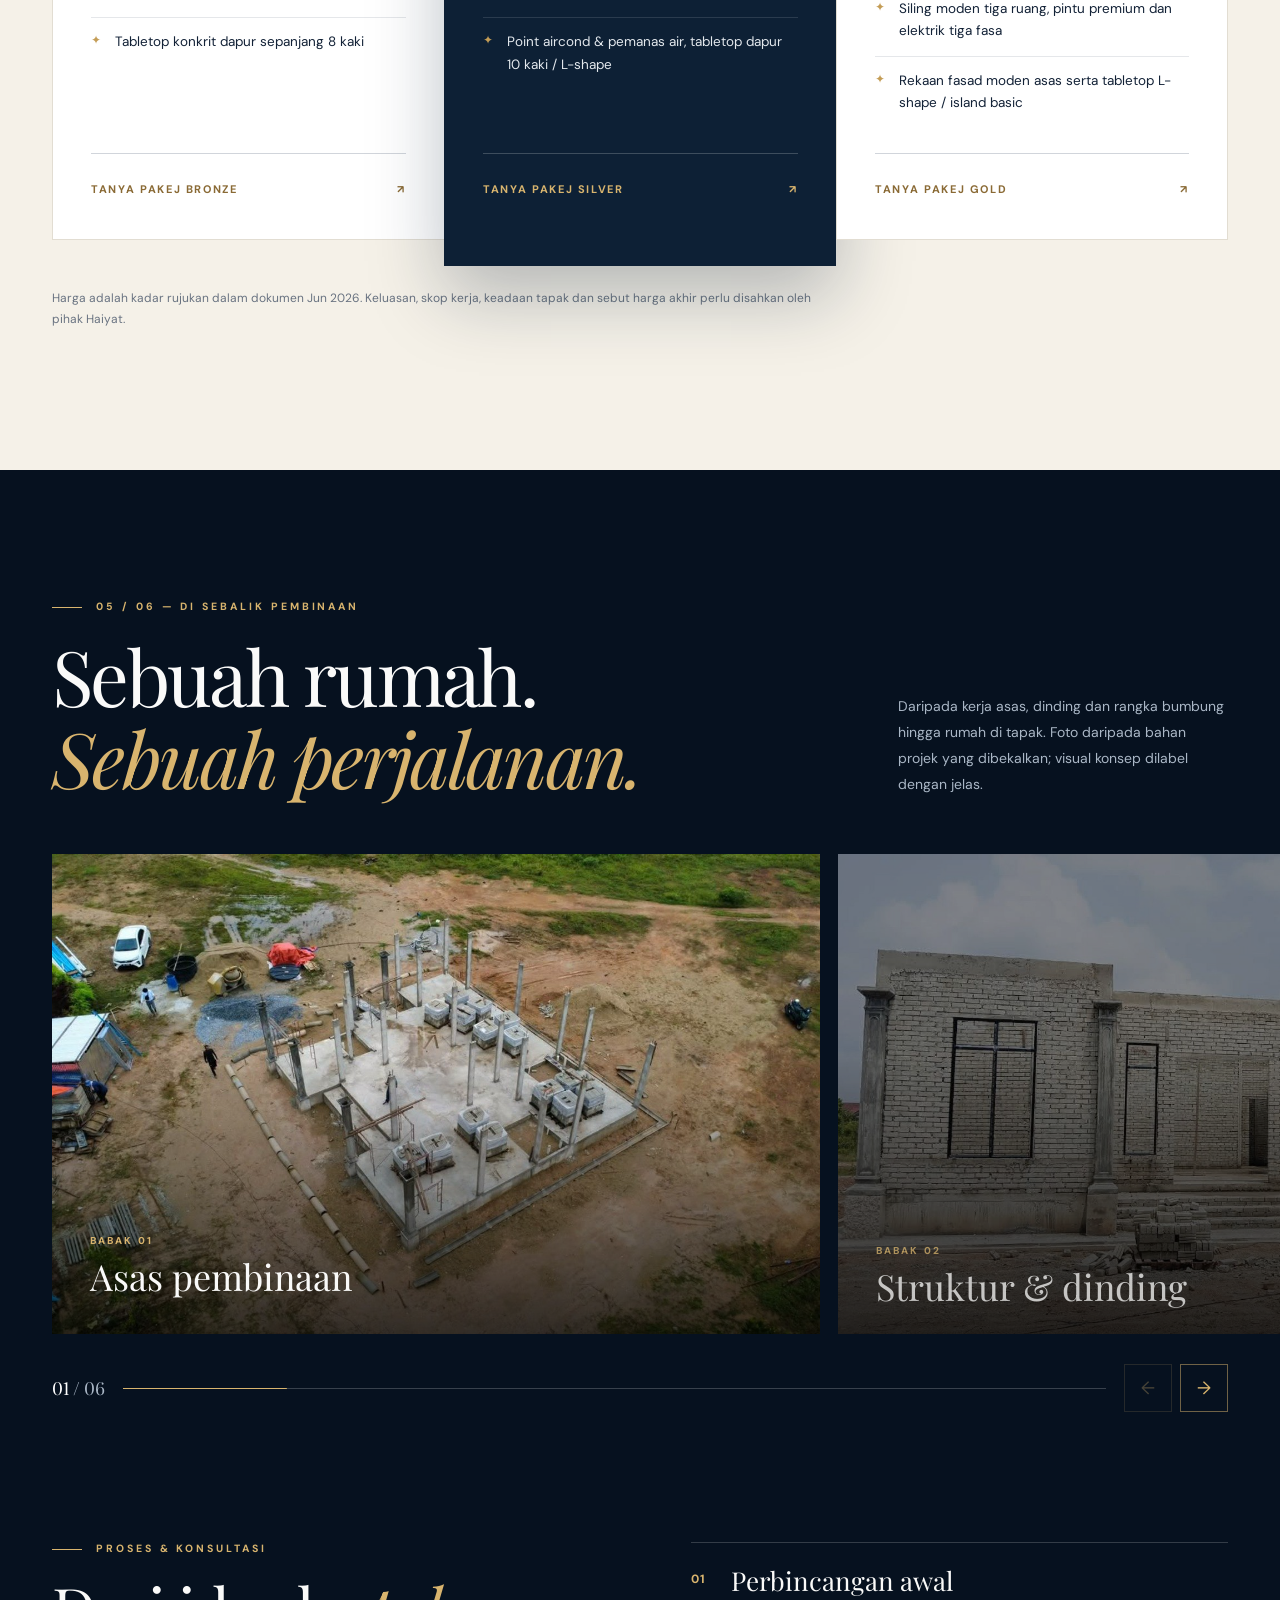
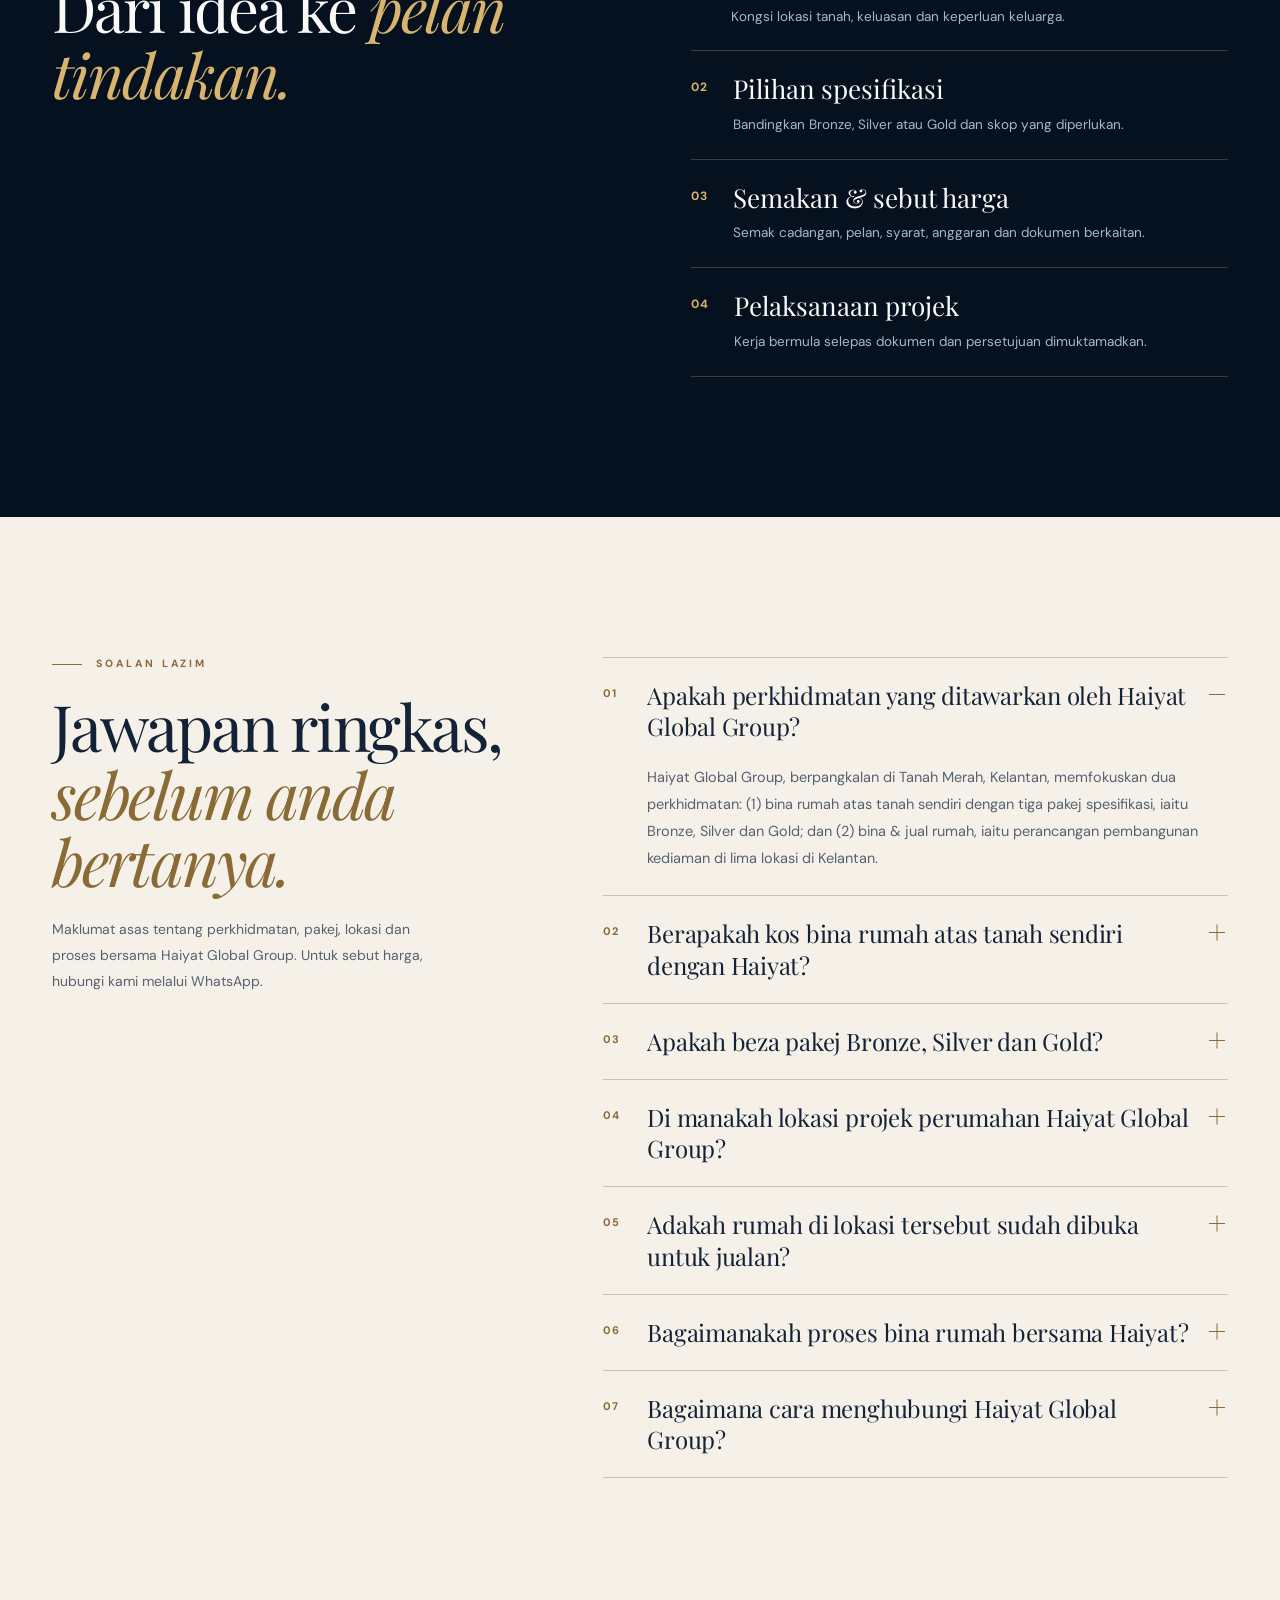
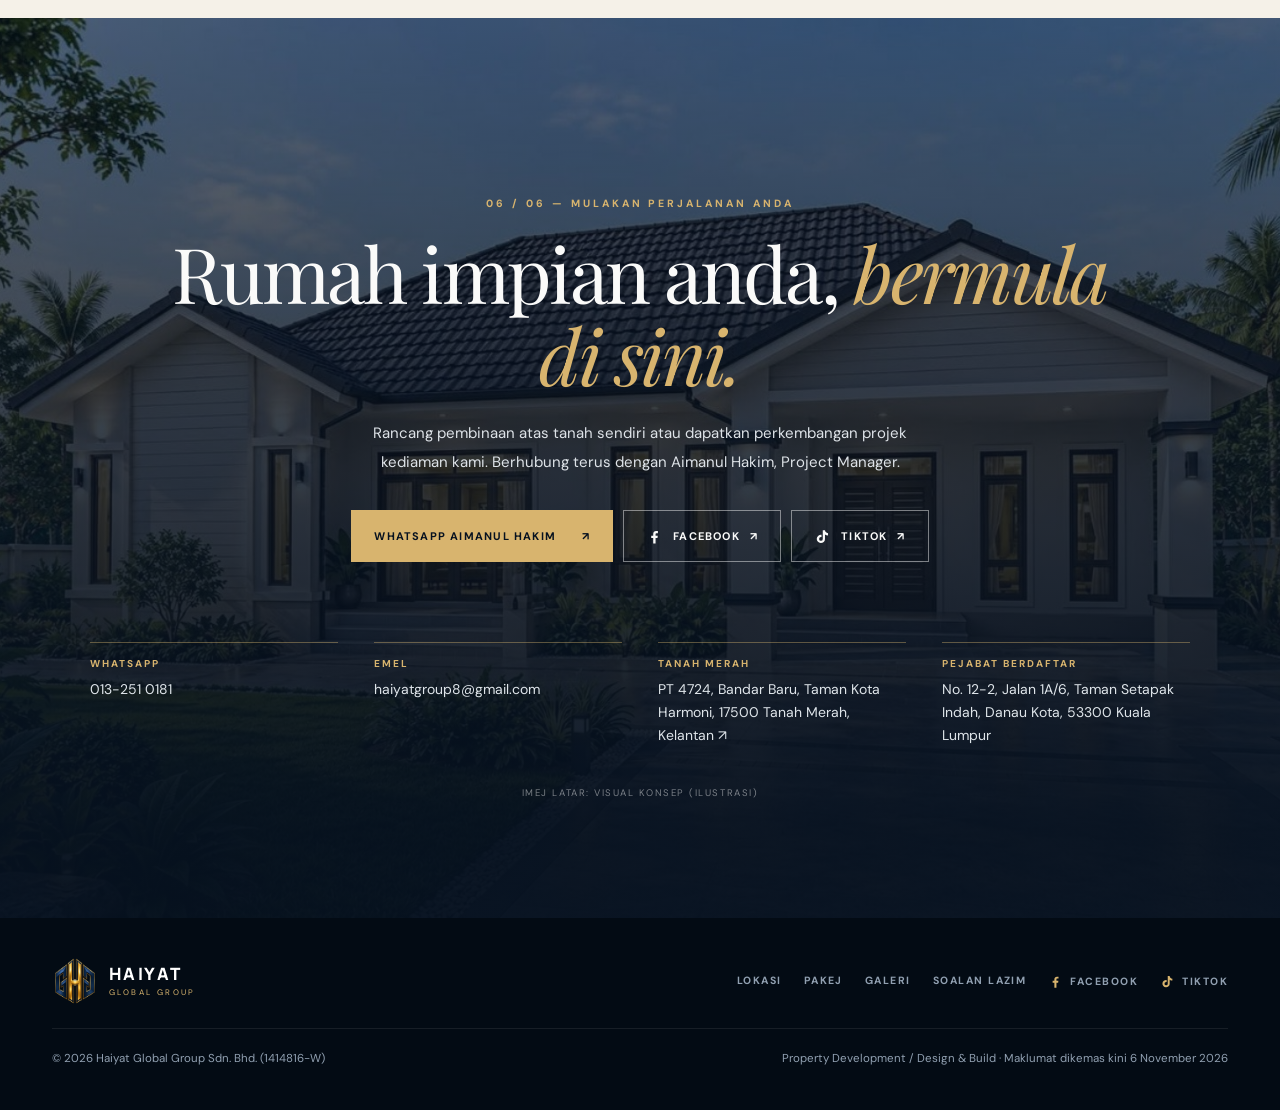
==== commit 282fac60: "Tambah pautan FAQ / Soalan Lazim dalam menu Co-Authored-By: Claude Opus 5.5 <noreply@anthropic.com> " ====
--- a/index.html
+++ b/index.html
@@ -361,6 +361,7 @@
         <li><a href="#lokasi"><span class="idx">03</span>Lokasi</a></li>
         <li><a href="#pakej"><span class="idx">04</span>Pakej Rumah</a></li>
         <li><a href="#pembinaan"><span class="idx">05</span>Galeri</a></li>
+        <li><a href="#soalan-lazim"><span class="idx">FAQ</span><span class="nav-long">Soalan Lazim</span><span class="nav-short">FAQ</span></a></li>
         <li><a href="#hubungi"><span class="idx">06</span>Hubungi</a></li>
       </ol>
       <a class="nav-cta wa-link" href="https://wa.me/60132510181" target="_blank" rel="noopener" data-message="Assalamualaikum Encik Aimanul Hakim, saya ingin bertanya tentang perkhidmatan Haiyat Global Group.">WhatsApp <span class="nav-cta-num">013-251 0181</span> <span aria-hidden="true">↗</span></a>
--- a/css/style.css
+++ b/css/style.css
@@ -85,7 +85,7 @@
 .site-nav ol{display:grid;gap:4px}
 .site-nav ol a{display:flex;align-items:baseline;gap:18px;padding:12px 0;font:400 clamp(32px,9.5vw,48px)/1.1 var(--serif);letter-spacing:-.02em;border-bottom:1px solid rgba(255,255,255,.08);transition:color .25s,padding .3s var(--ease)}
 .site-nav ol a:hover{color:var(--gold);padding-left:8px}
-.site-nav .idx{font:700 10px/1 var(--sans);letter-spacing:.2em;color:var(--gold)}
+.site-nav .idx{min-width:32px;font:700 10px/1 var(--sans);letter-spacing:.2em;color:var(--gold)}
 .nav-cta{display:inline-flex;justify-content:space-between;gap:16px;margin-top:34px;padding:17px 20px;border:1px solid var(--gold);color:var(--gold);text-transform:uppercase;letter-spacing:.12em;font-size:11px;font-weight:700;transition:background .25s,color .25s}
 .nav-foot{margin-top:22px;font-size:12px;color:var(--mist)}
 
@@ -375,6 +375,13 @@
   .faq-head{position:sticky;top:110px}
   .faq-list{margin-top:0}
   .faq h2{font-size:clamp(56px,5vw,80px)}
+}
+
+/* Pautan FAQ dalam menu: label penuh di telefon, "FAQ" di desktop */
+.nav-short{display:none}
+@media (min-width:1024px){
+  .site-nav .nav-long{display:none}
+  .site-nav .nav-short{display:inline}
 }
 /* =====================================================================
    TABLET ≥ 700px
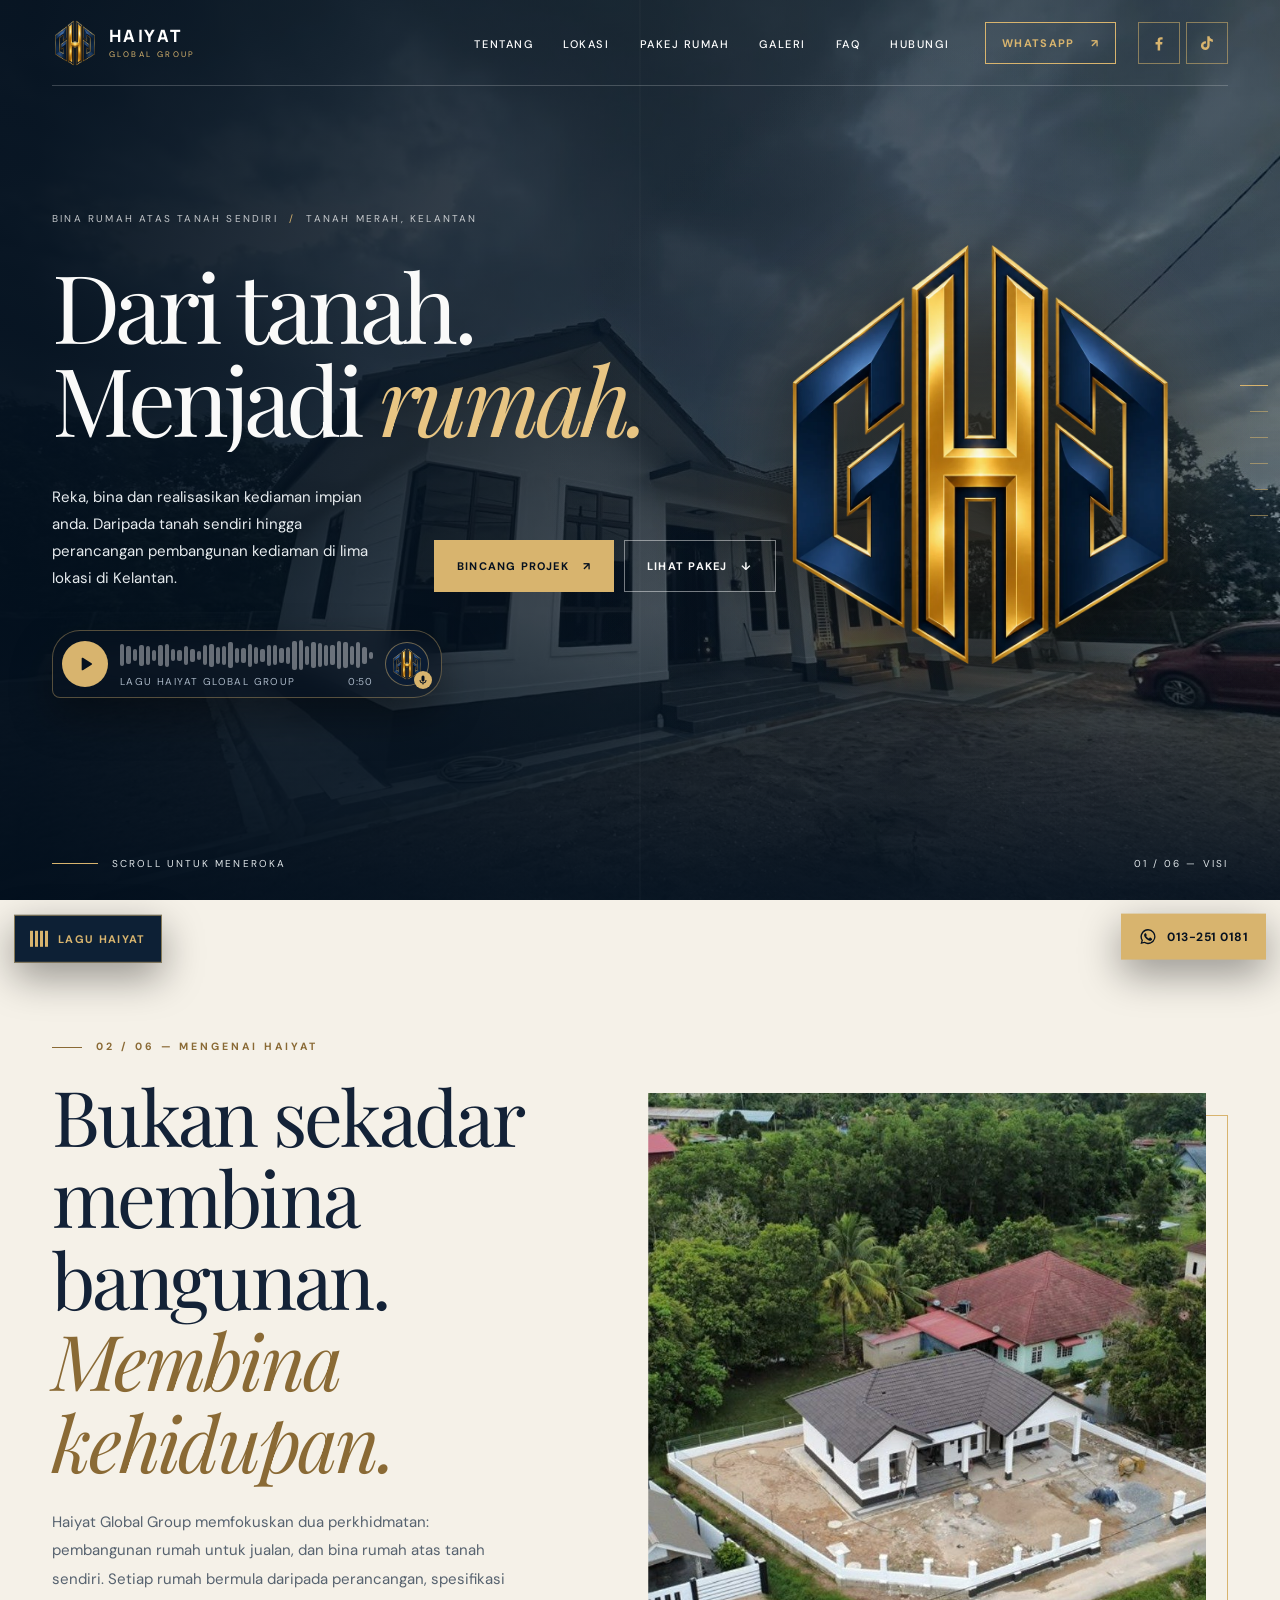
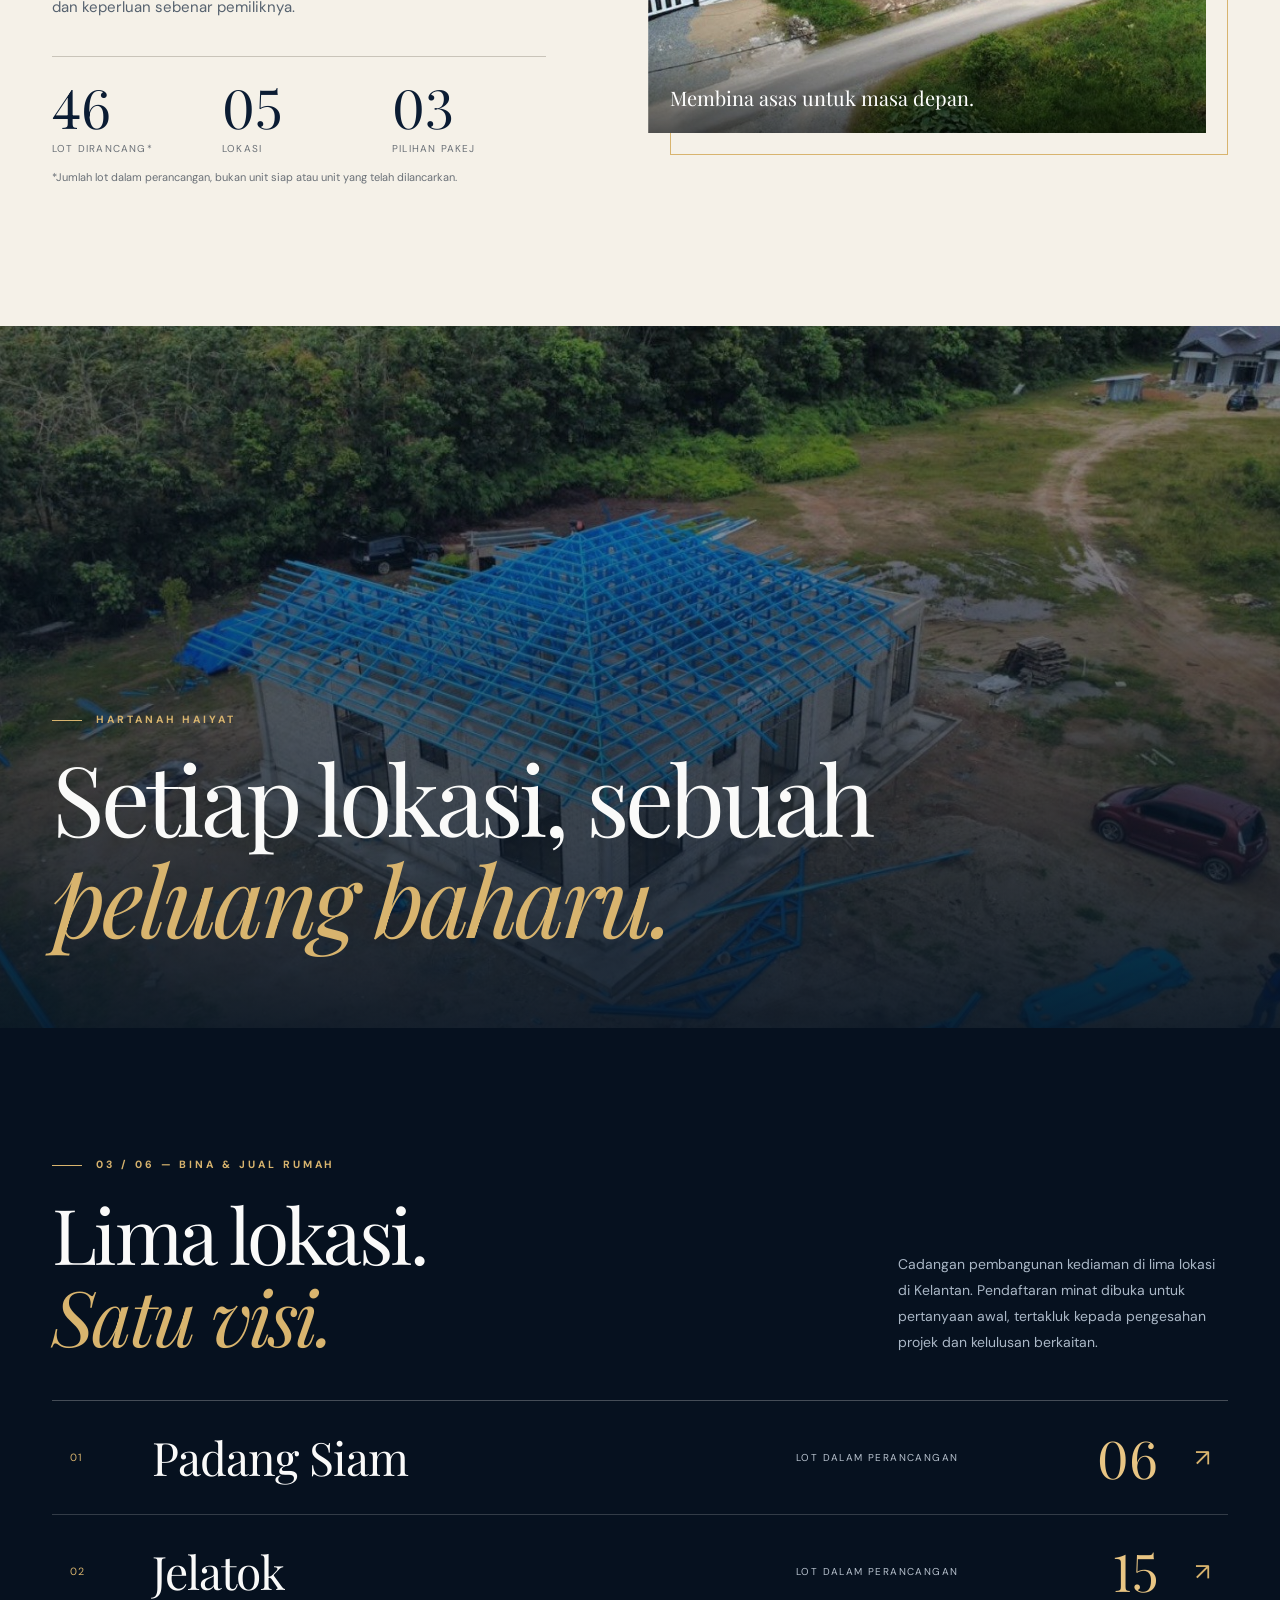
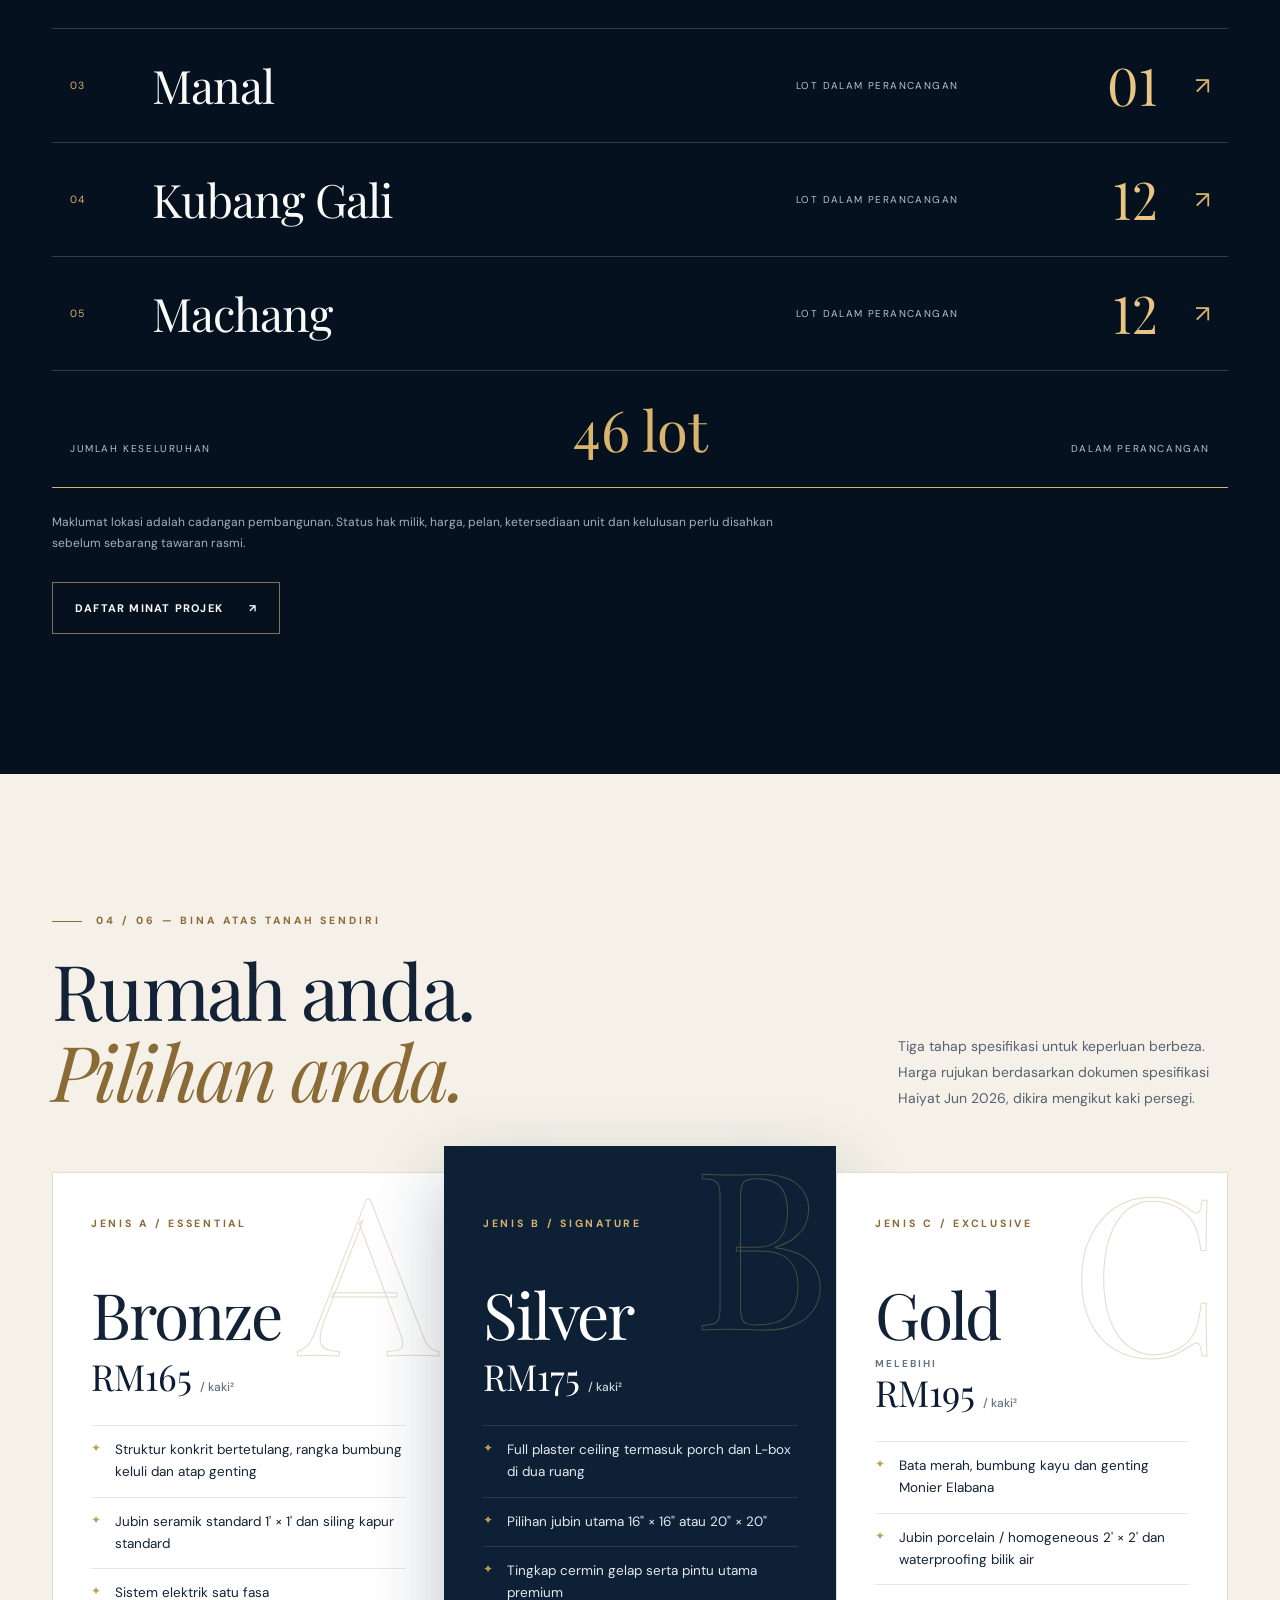
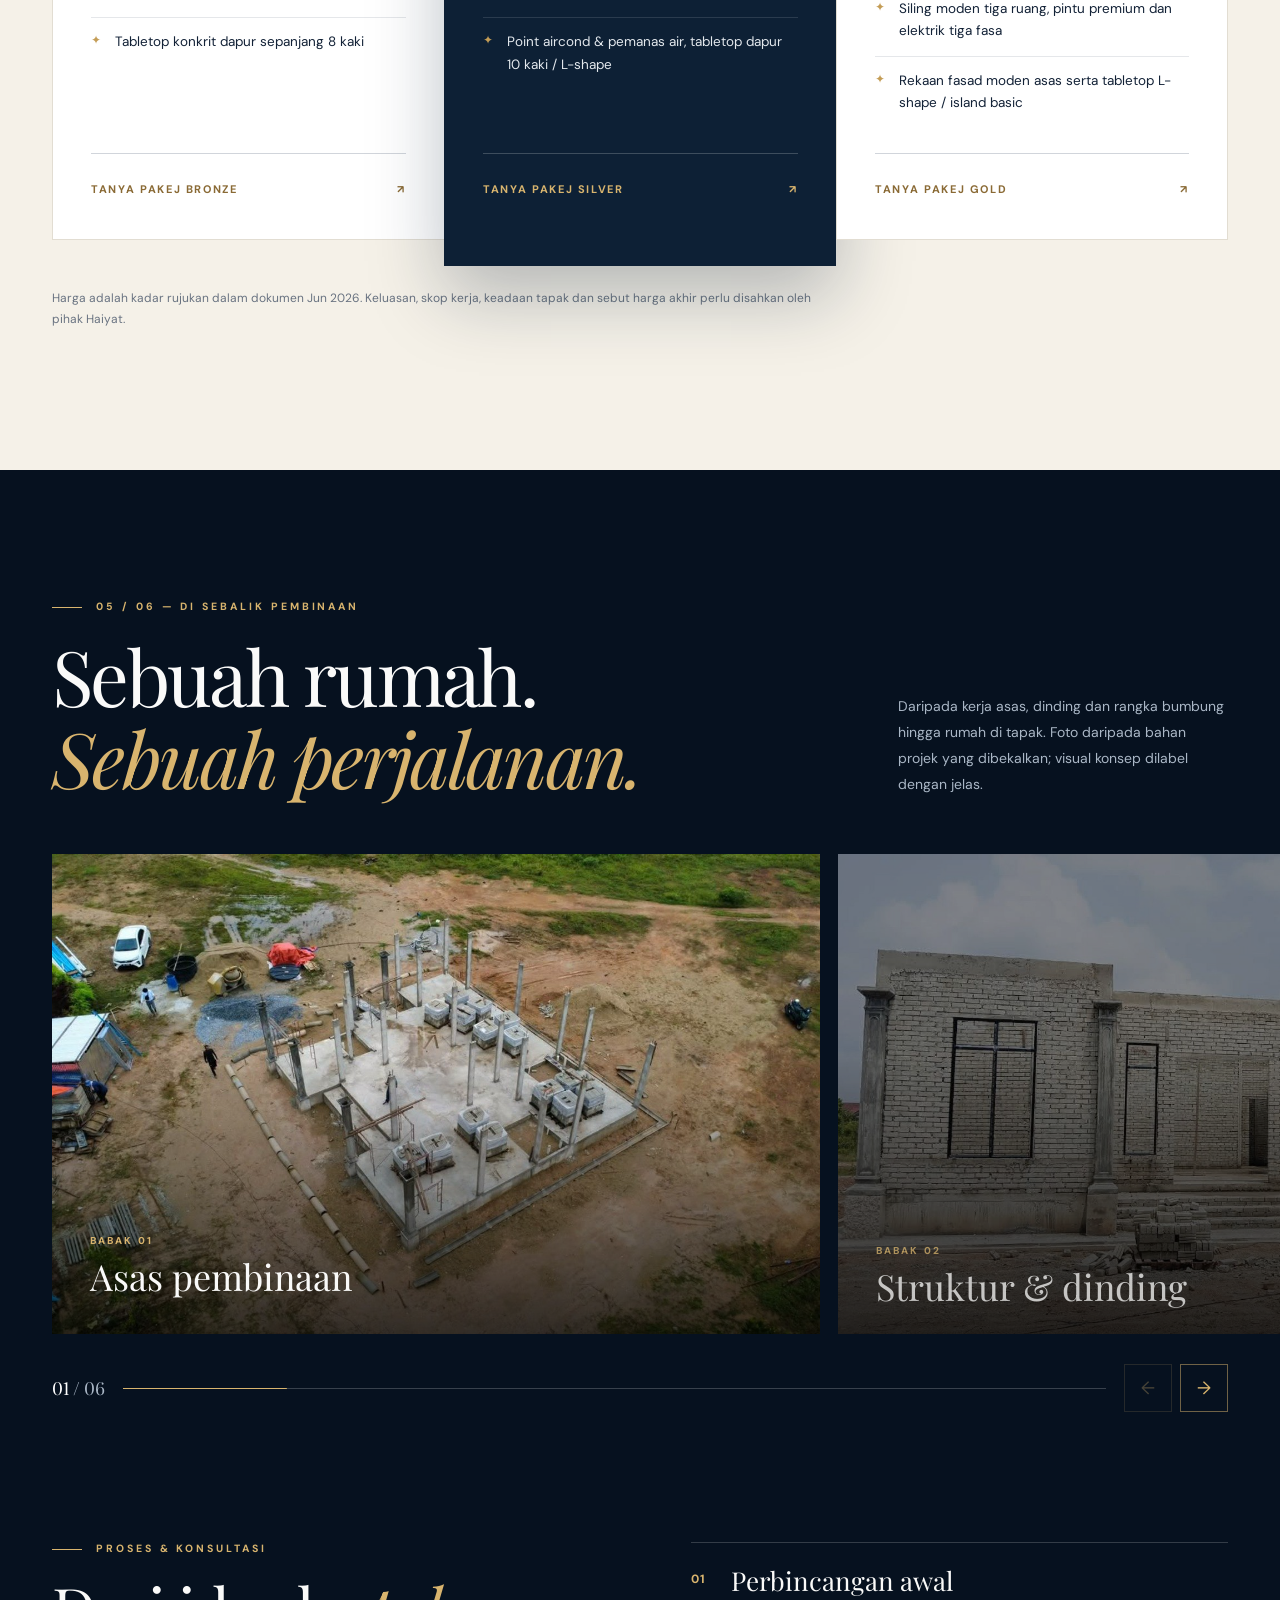
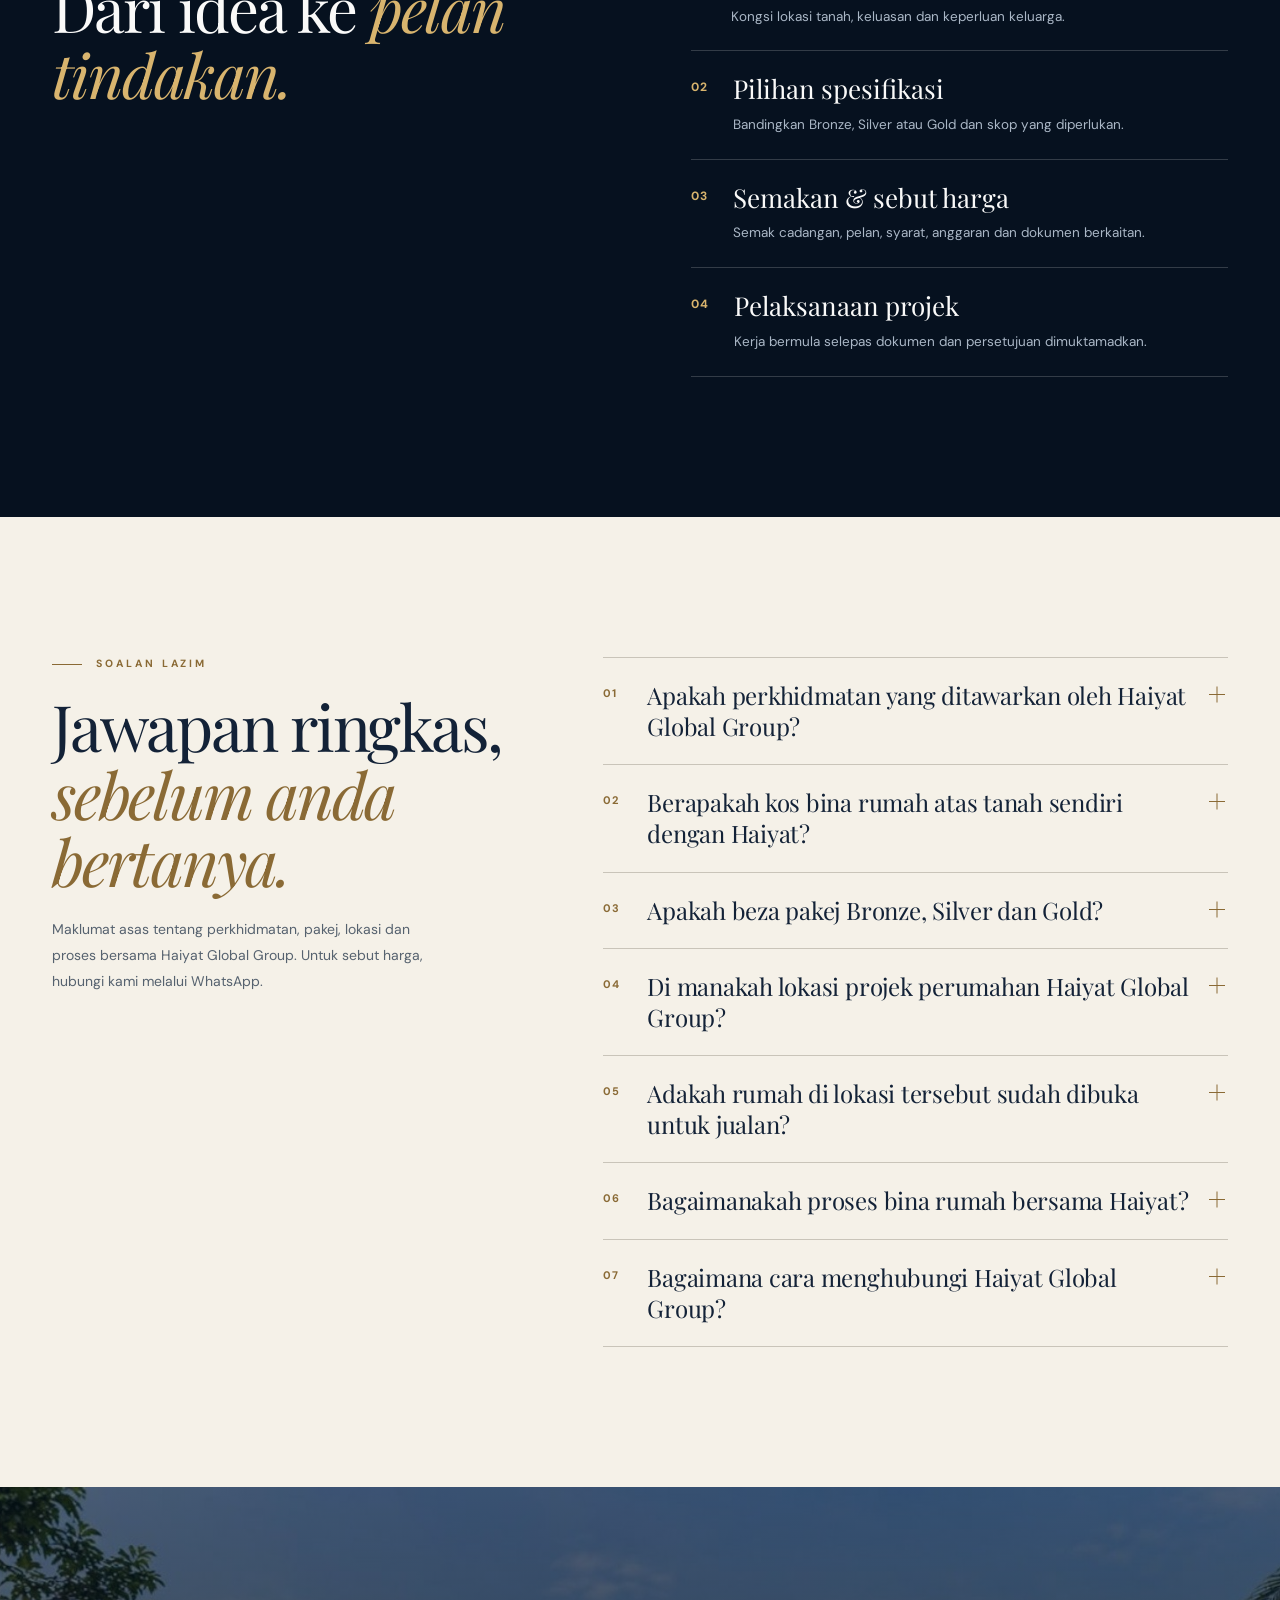
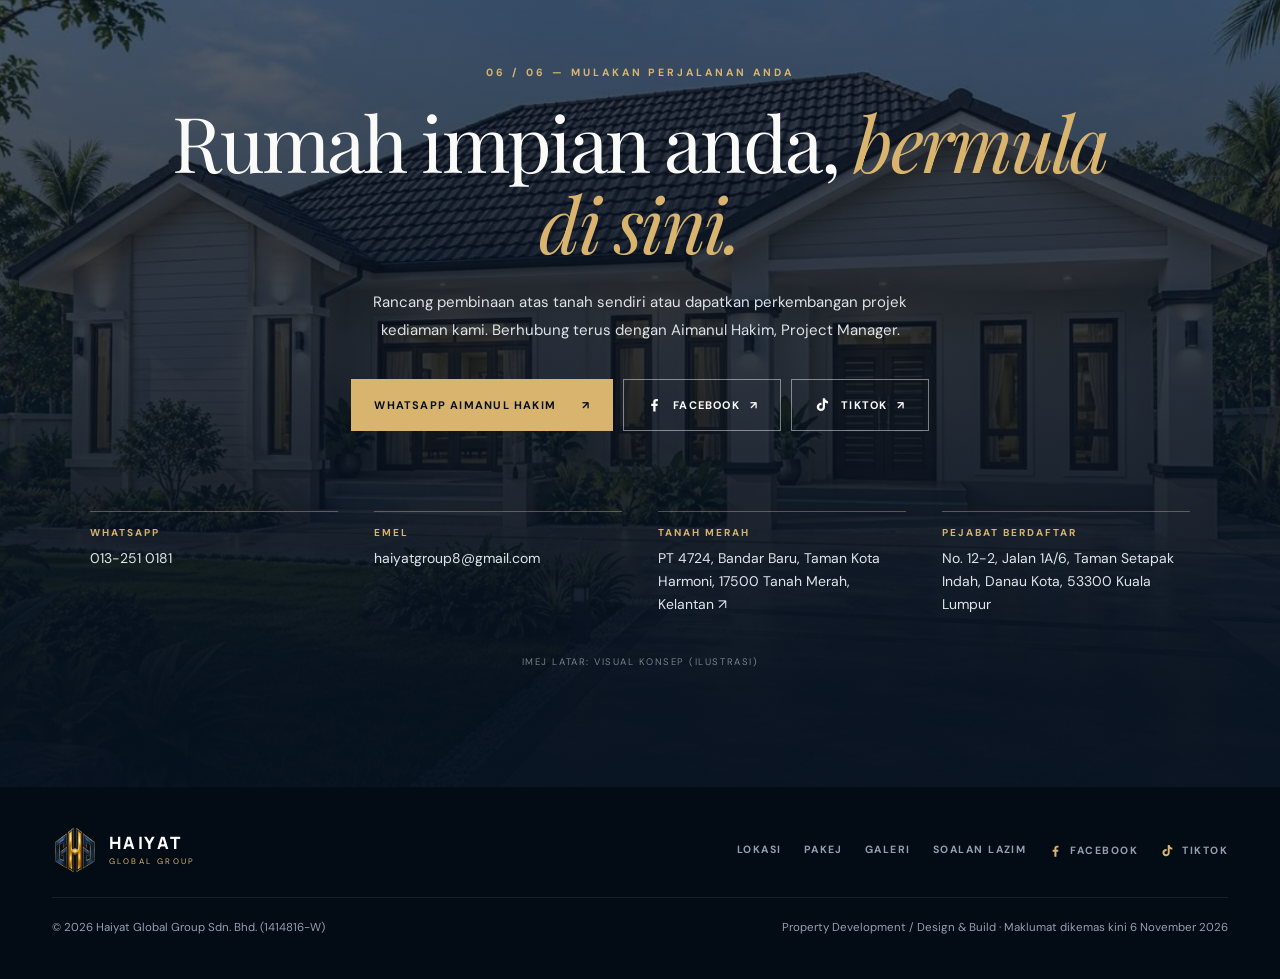
==== commit ba67f3f1: "Paksa pelayar muat fail CSS/JS baharu (versi cache) dan kemaskan FAQ - Nombor versi pada pautan styl" ====
--- a/index.html
+++ b/index.html
@@ -41,7 +41,7 @@
 <link rel="preconnect" href="https://fonts.googleapis.com">
 <link rel="preconnect" href="https://fonts.gstatic.com" crossorigin>
 <link href="https://fonts.googleapis.com/css2?family=DM+Sans:wght@400;500;600;700&family=Manrope:wght@700;800&family=Playfair+Display:ital,wght@0,400;0,500;1,400&display=swap" rel="stylesheet">
-<link rel="stylesheet" href="css/style.css">
+<link rel="stylesheet" href="css/style.css?v=20261106-1">
 <script>document.documentElement.classList.add('js')</script>
 
 <!-- Data berstruktur: Organisasi, Perniagaan Tempatan, Servis, Pakej, Laman, Soalan Lazim -->
@@ -631,7 +631,7 @@
       <p class="reveal">Maklumat asas tentang perkhidmatan, pakej, lokasi dan proses bersama Haiyat Global Group. Untuk sebut harga, hubungi kami melalui WhatsApp.</p>
     </div>
     <div class="faq-list reveal">
-      <details open>
+      <details>
         <summary><span class="faq-n">01</span><h3>Apakah perkhidmatan yang ditawarkan oleh Haiyat Global Group?</h3><span class="faq-icon" aria-hidden="true"></span></summary>
         <p>Haiyat Global Group, berpangkalan di Tanah Merah, Kelantan, memfokuskan dua perkhidmatan: (1) bina rumah atas tanah sendiri dengan tiga pakej spesifikasi, iaitu Bronze, Silver dan Gold; dan (2) bina &amp; jual rumah, iaitu perancangan pembangunan kediaman di lima lokasi di Kelantan.</p>
       </details>
@@ -705,6 +705,6 @@
   <span>013-251 0181</span>
 </a>
 
-<script src="js/main.js" defer></script>
+<script src="js/main.js?v=20261106-1" defer></script>
 </body>
 </html>
